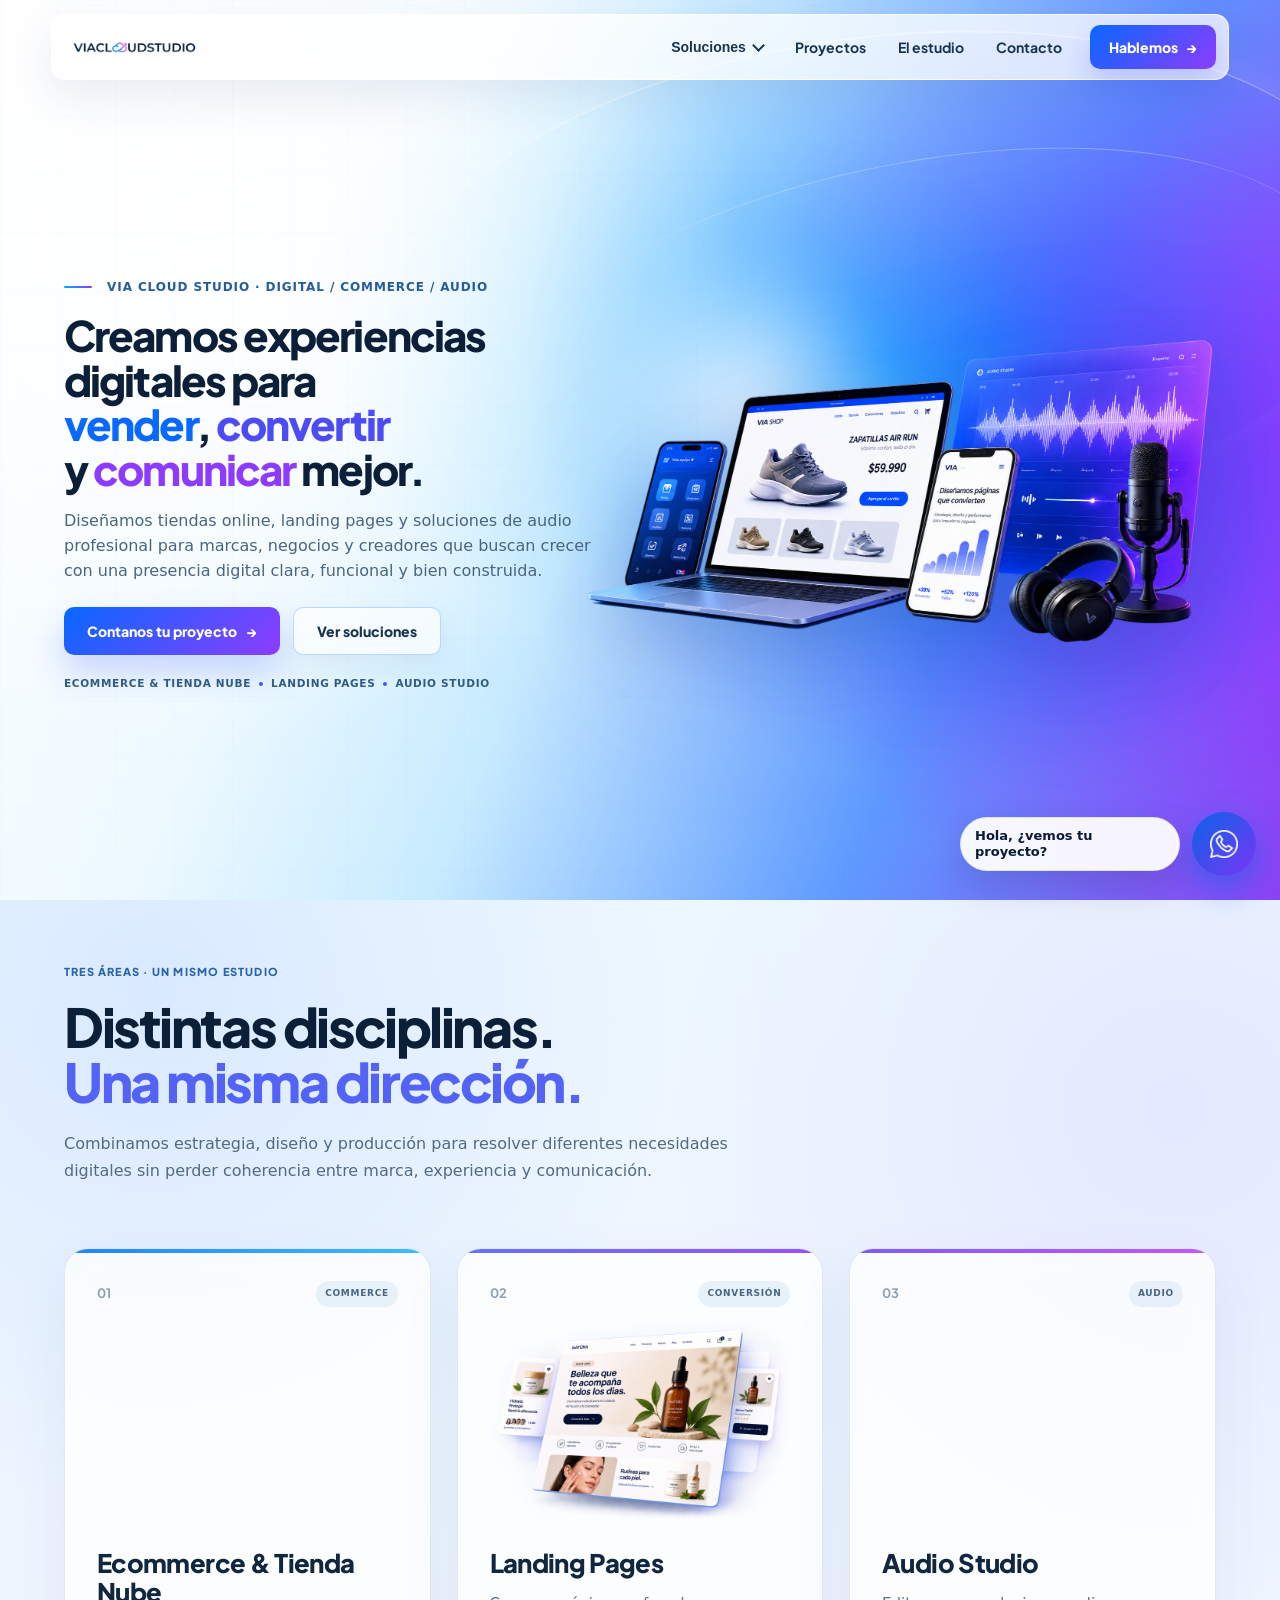
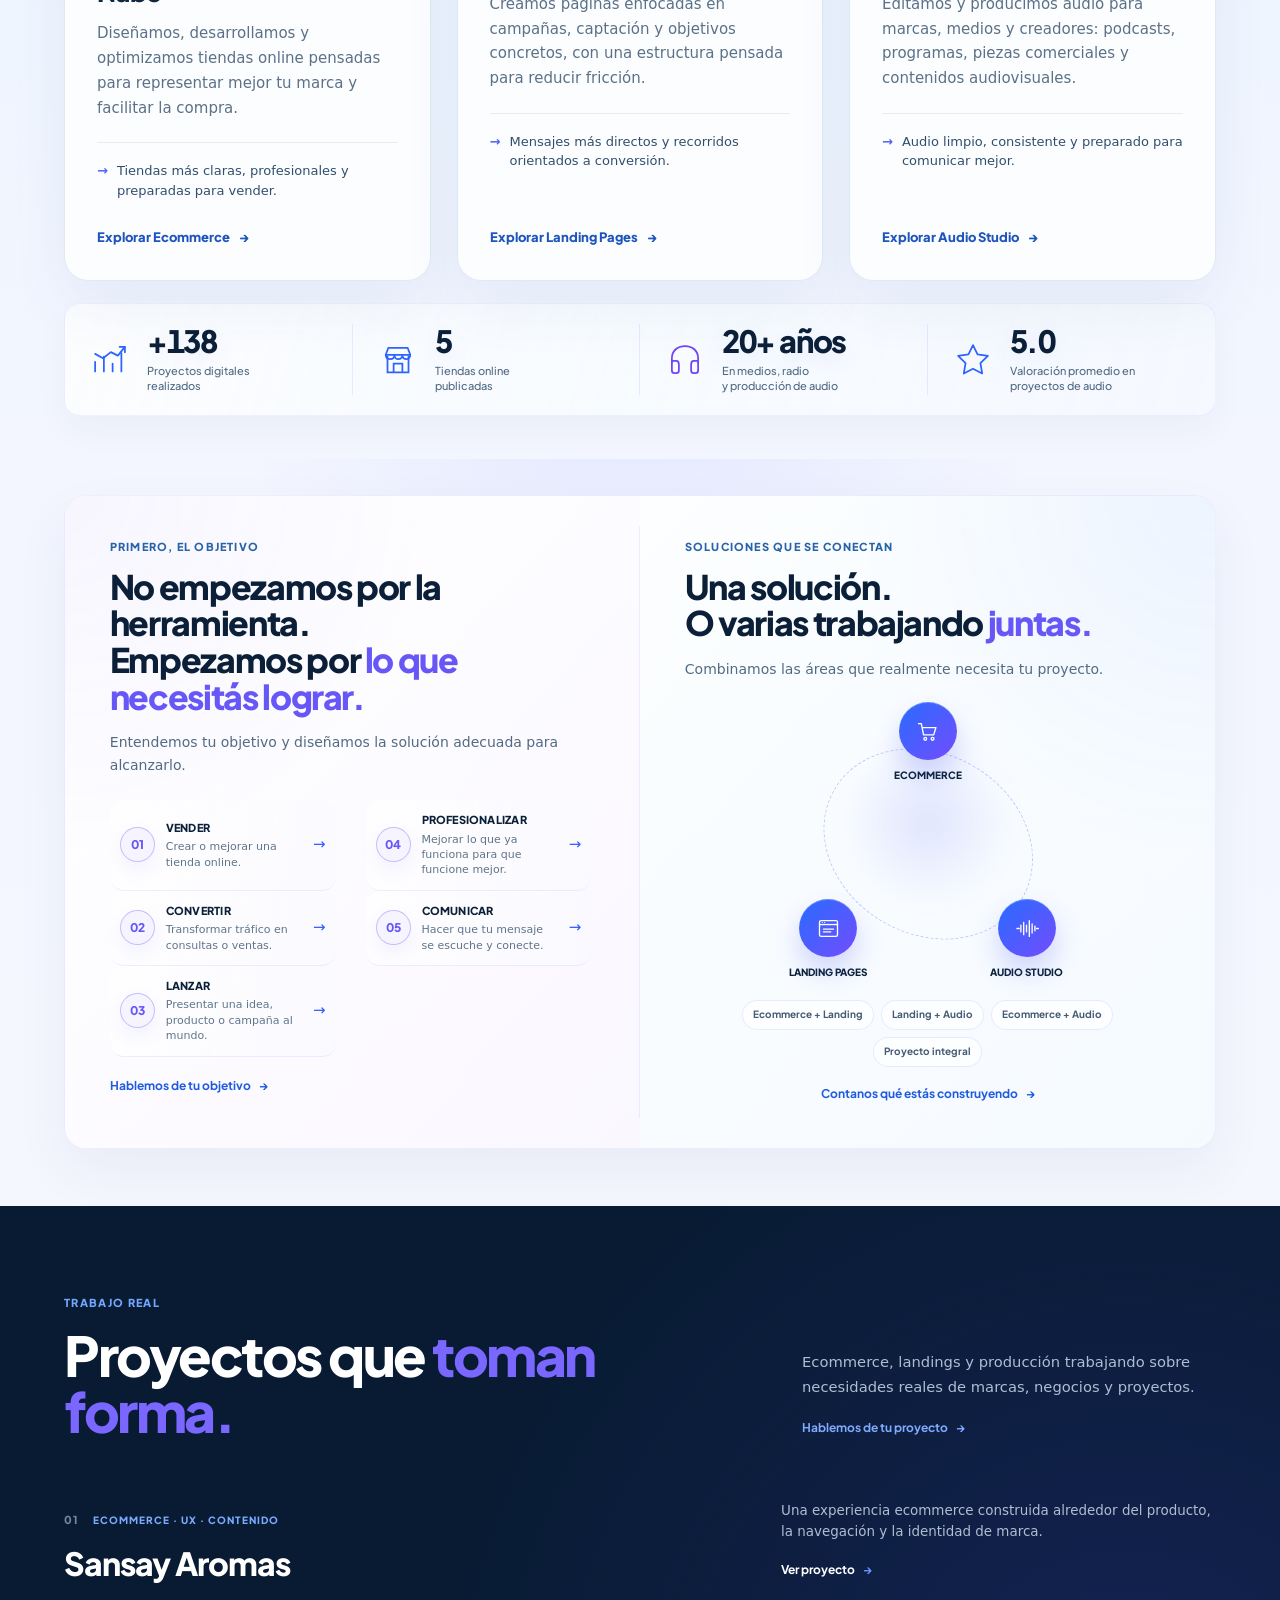
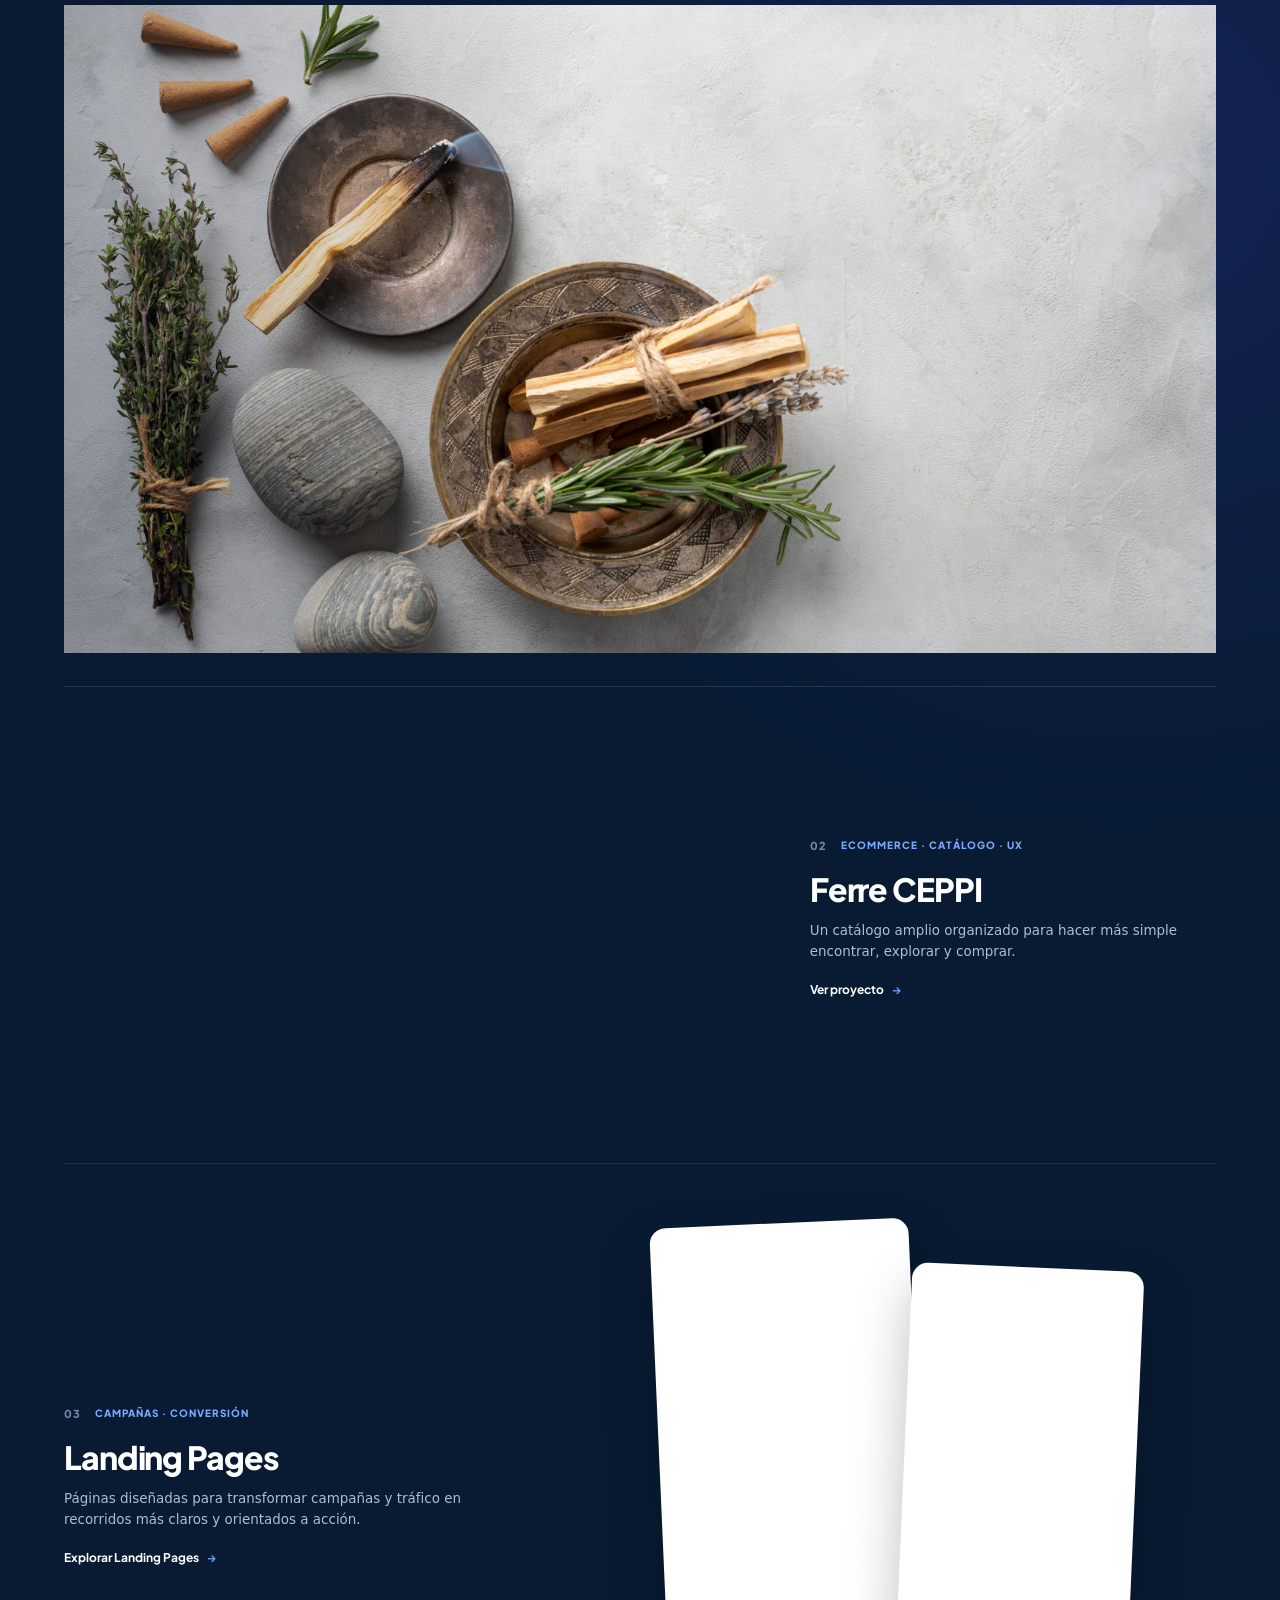
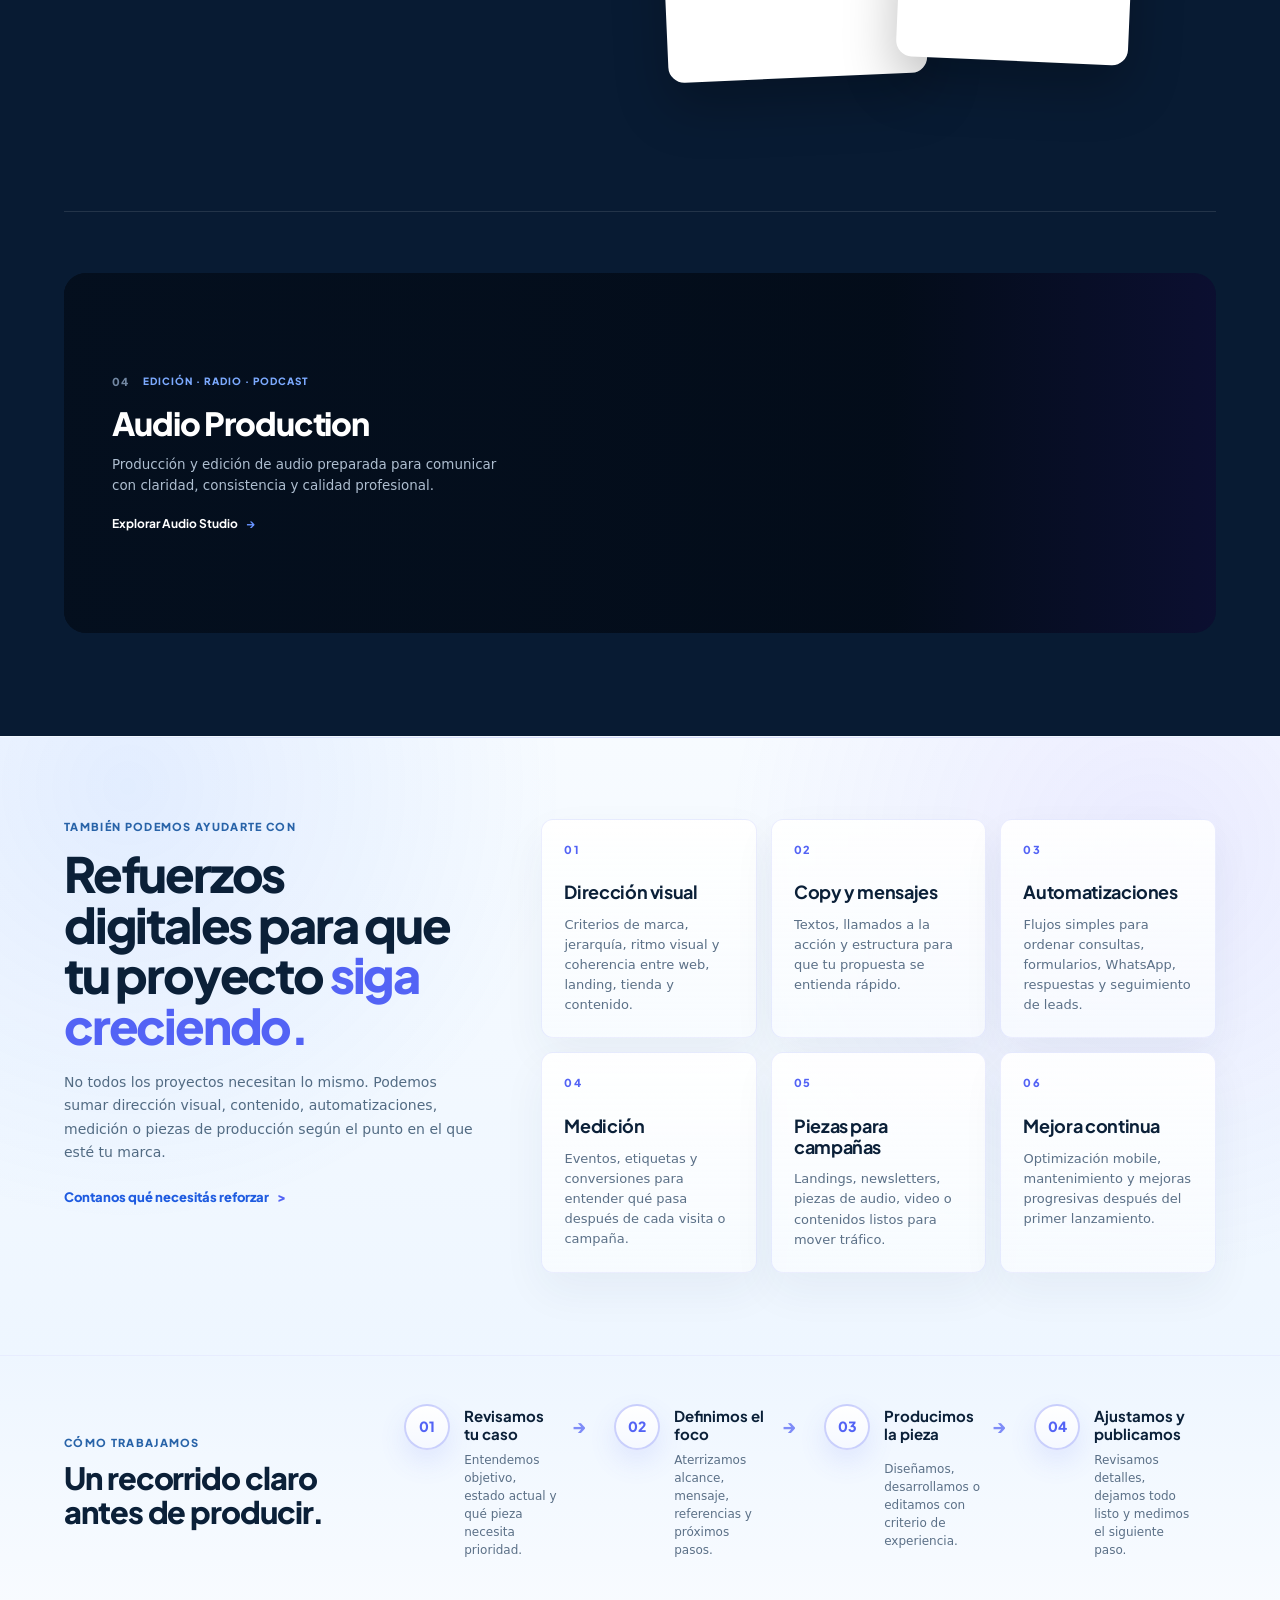
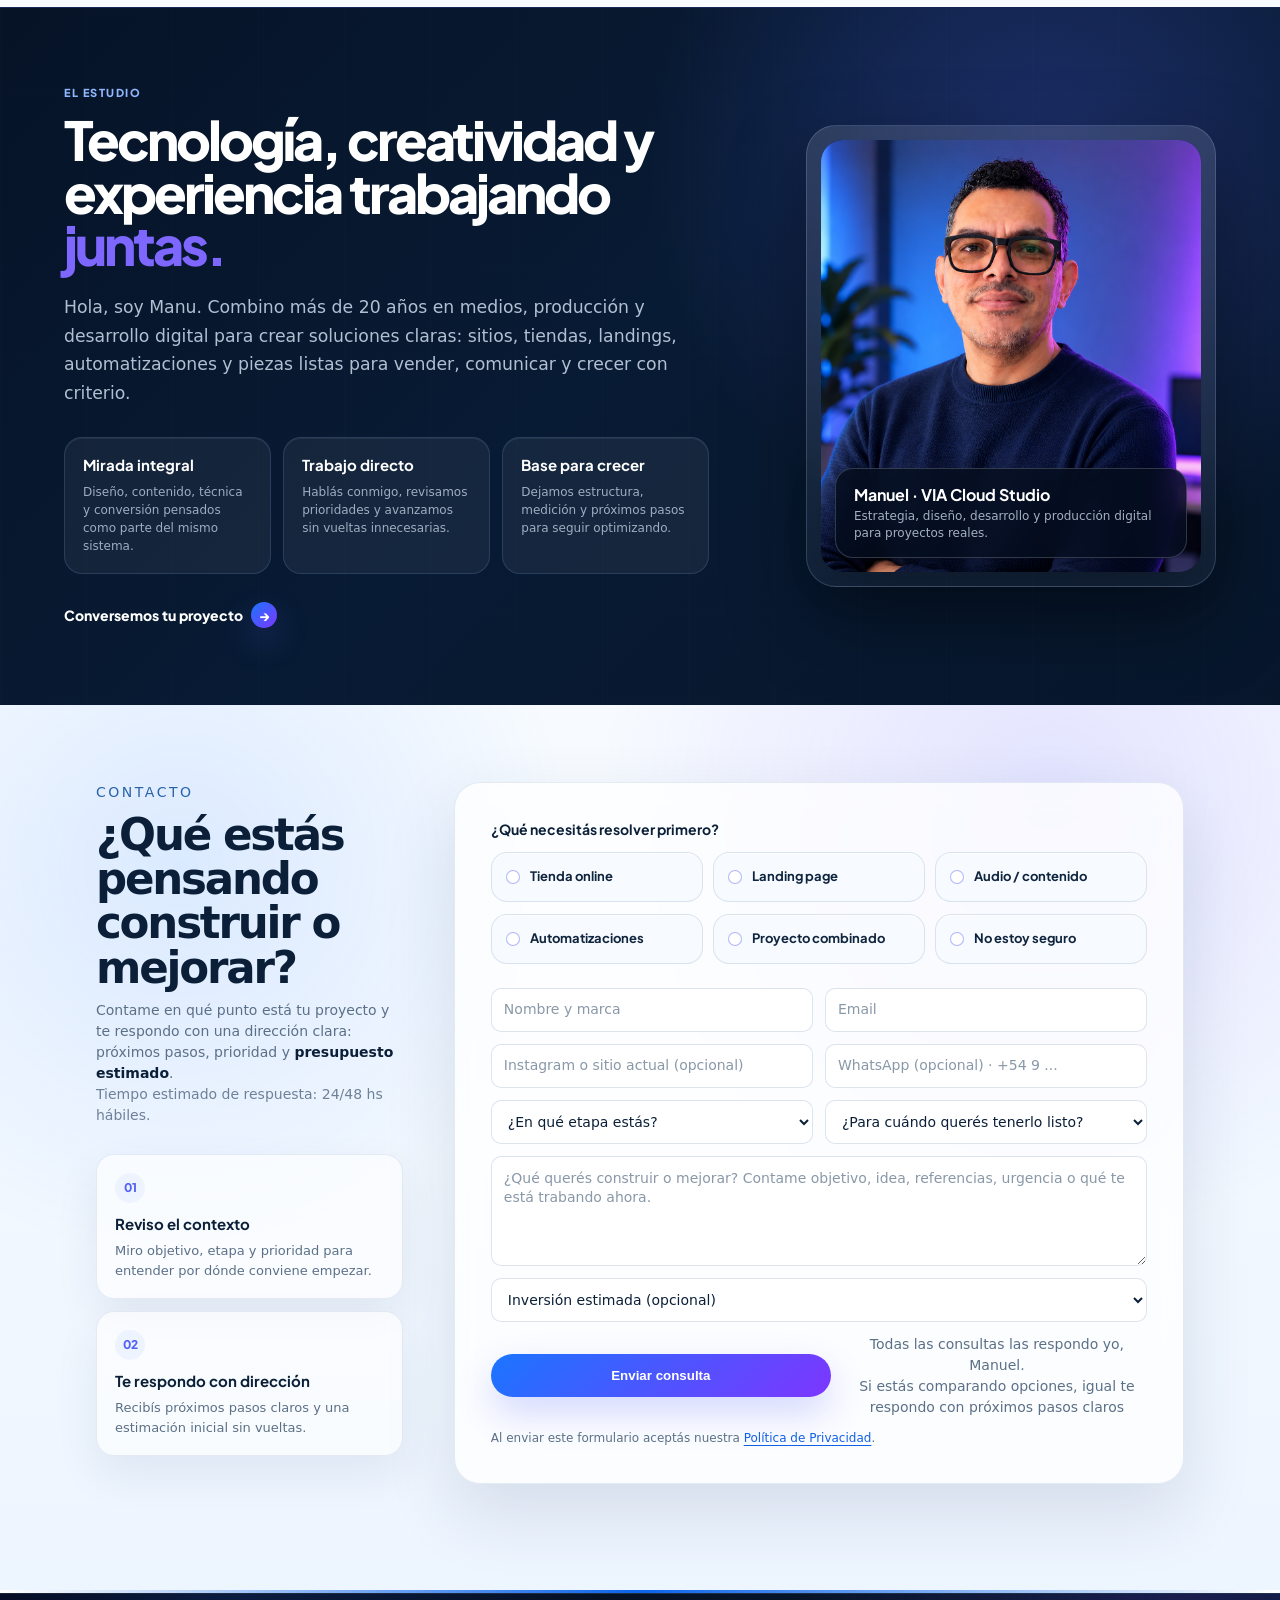
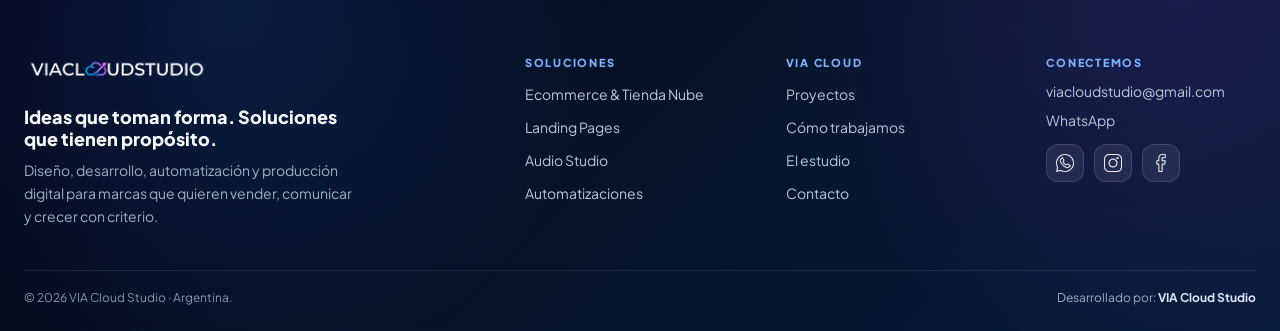
==== index.html @ 3b8855df "Tune mobile floating buttons" ====
<!DOCTYPE html>
<html lang="es">
<head>
 <link rel="icon" href="/favicon.icon.png" sizes="any">
<link rel="apple-touch-icon" href="/favicon.icon.png">

<meta charset="UTF-8" />
<title>Vía Cloud Studio · Diseño y optimización Tienda Nube</title>
<meta name="viewport" content="width=device-width, initial-scale=1, viewport-fit=cover" />
<meta name="description" content="Diseñamos y optimizamos tiendas Tienda Nube a medida para tu marca. Home, categorías, PDP y landings listas para convertir visitas en ventas." />

<link rel="canonical" href="https://www.viacloudstudio.com/" />
<meta name="robots" content="index, follow" />

<meta property="og:url" content="https://www.viacloudstudio.com/" />
<meta property="og:type" content="website" />
<meta property="og:title" content="Vía Cloud Studio · Diseño y optimización Tienda Nube" />
<meta property="og:description" content="Diseñamos y optimizamos tiendas Tienda Nube a medida para tu marca. Home, categorías, PDP y landings listas para convertir visitas en ventas." />
<meta property="og:image" content="https://www.viacloudstudio.com/hero-mobile-mcmdigital.png" />

<meta name="twitter:card" content="summary_large_image" />
<meta name="twitter:title" content="Vía Cloud Studio · Diseño y optimización Tienda Nube" />
<meta name="twitter:description" content="Diseñamos y optimizamos tiendas Tienda Nube a medida para tu marca. Home, categorías, PDP y landings listas para convertir visitas en ventas." />
<meta name="twitter:image" content="https://www.viacloudstudio.com/hero-mobile-mcmdigital.png" />
<link rel="preload" as="image" href="/hero-mobile-mcmdigital.png" fetchpriority="high" />

<meta name="facebook-domain-verification" content="u8j1ch87vy74yb23zjmipdanqiswpn" />

<link rel="preconnect" href="https://fonts.googleapis.com">
<link rel="preconnect" href="https://fonts.gstatic.com" crossorigin>
<link href="https://fonts.googleapis.com/css2?family=Plus+Jakarta+Sans:wght@400;500;600;700;800&display=swap" rel="stylesheet">
<style>
    :root{
      --azul:#0056ff;
      --azul-oscuro:#030712;
      --gris:#f5f5f5;
      --texto:#111827;
      --radio:18px;
    }
    *{box-sizing:border-box;margin:0;padding:0;}
    body{
     font-family:system-ui,-apple-system,Segoe UI,Roboto,Helvetica,Arial,sans-serif;
      color:var(--texto);
      background:#ffffff;
      line-height:1.5;
    }
 html{
    scroll-behavior:smooth;
  }
    a{text-decoration:none;color:inherit;}
    img{max-width:100%;display:block;}

    /* CONTAINER */
    .wrapper{
      max-width:1120px;
      margin:0 auto;
      padding:0 16px 64px;
    }

  /* HEADER con degradado azul → violeta */
.site-header{
  background:
    radial-gradient(circle at top left, rgba(118,169,250,0.40) 0, transparent 45%),
    linear-gradient(135deg,#020617 0%, #0033c7 20%, #5b21ff 55%);
  color:#fff;
  padding:24px 0 40px;
  position:relative;
  overflow:hidden;
  min-height:100vh; /* el azul ocupa toda la pantalla del home */
}

/* Textura / foto de fondo con la imagen nueva */
.site-header::after{
  content:"";
  position:absolute;
  inset:-40%;
  background:
    linear-gradient(180deg,rgba(3,7,18,0.80),rgba(3,7,18,0.60)),
    url("bg-viacloudstudio-dev.jpg") center/cover no-repeat;
  opacity:0.45;              /* podés bajar/subir este valor para más o menos foto */
  mix-blend-mode:soft-light; /* integra la imagen con el degradado */
  pointer-events:none;
}

    .header-inner{
      position:relative;
      z-index:1;
      max-width:1320px;
      margin:0 auto;
      padding:0 56px;
    }
    .logo-row{
      display:flex;
      align-items:center;
      justify-content:space-between;
      margin-bottom:32px;
      gap:12px;
    }
    .logo{
      font-weight:700;
      letter-spacing:.08em;
      text-transform:uppercase;
      font-size:14px;
    }
    .nav{
  display:flex;
  gap:20px;
  font-size:14px;
  opacity:.9;
}

/* Links de navegación con subrayado animado */
.nav a{
  position:relative;
  cursor:pointer;
  padding-bottom:4px;
}

/* Línea oculta por defecto */
.nav a::after{
  content:"";
  position:absolute;
  left:0;
  bottom:0;
  width:0;
  height:2px;
  background:#ffffff;
  transition:width .22s ease;
}

/* Al pasar el mouse aparece la línea */
.nav a:hover::after{
  width:100%;
}


/* =========================
   DESKTOP / BASE (DEFAULT)
========================= */

/* ====== DESKTOP BLINDAJE (>=768): NAV + HERO como el modelo original ====== */
@media (min-width: 768px){

  /* Ocultar overlay mobile en desktop */
  .hero-mobile-overlay{ display:none !important; }

  /* Menú: desktop normal (no dropdown) */
  .menu-toggle{ display:none !important; }

  .nav{
    position: static !important;
    opacity: 1 !important;
    pointer-events: auto !important;
    transform: none !important;
    background: transparent !important;
    box-shadow: none !important;
    border-radius: 0 !important;
    padding: 0 !important;

    display:flex !important;
    flex-direction: row !important;
    gap: 20px !important;
    color: #fff !important;
  }
  .nav a{ color:#fff !important; }

  /* HERO layout (grid) */
  .hero{
    display:grid !important;
    grid-template-columns: minmax(0, 1.3fr) minmax(0, 1.5fr) !important;
    column-gap: 64px !important;
    align-items: center !important;
    padding: 72px 0 56px !important;
    gap: 0 !important;
  }

  /* Limitar ancho de texto */
  .hero > div:first-child{
    max-width: 560px;
  }

  .hero-kicker{
    display:block !important;
    font-size: 13px;
    text-transform: uppercase;
    letter-spacing: .16em;
    opacity: .8;
    margin-bottom: 8px;
  }

  .hero h1{
    display:block !important;
    font-size: clamp(36px, 3.4vw, 56px);
    line-height: 1.05;
    margin-bottom: 16px;
  }

  .hero p{
    font-size: 15px;
    max-width: 540px;
    opacity: .9;
    margin-bottom: 24px;
  }

  /* Botón + link en línea */
  .hero-actions{
    display:flex;
    flex-wrap:wrap;
    gap:12px;
    align-items:center;
  }

  /* Visual derecha */
  .hero-visual{
    display:flex;
    flex-direction:column;
    align-items:center;
    justify-content:center;
  }

  .hero-phone{
    max-width: 660px;
    margin-top: -70px;
  }

  /* IMPORTANTE: que nada de mobile transforme la imagen en desktop */
  .hero-phone img,
  .hero-img{
    width: 100% !important;
    height: auto !important;
    max-width: 100% !important;
    transform: none !important;
    transform-origin: center center !important;
    filter: drop-shadow(0 18px 45px rgba(15,23,42,.7));
  }

  .hero-badge{
    margin-top: 16px !important;
    font-size: 13px !important;
    padding: 6px 14px !important;
    border-radius: 999px !important;
    background: rgba(15,23,42,.85) !important;
    border: 1px solid rgba(148,163,184,.5) !important;
    color: #e5e7eb !important;
    align-self: center !important;
    white-space: nowrap;
  }
}

/* =========================
   MOBILE ÚNICO (HERO + NAV) – LIMPIO + PERILLAS
========================= */
@media (max-width: 767.98px){

  /* ===== Perillas simples (tocá SOLO esto) ===== */
  :root{
    /* Imagen */
    --m-phone-pull: 0px;     /* 0 = contenido debajo. Negativo (-60px) = solapa */
    --m-img-s: 1.85;         /* zoom leve (1.03 a 1.15) */
    --m-img-x: 64px;        /* izquierda (-) / derecha (+) */
    --m-img-y:  -98px;         /* arriba (-) / abajo (+) */

    /* Overlay (título arriba de la imagen) */
    --m-overlay-y: 15%;      /* 0% / 6% / 12% */
    --m-title-size: 38px;    /* “Diseñamos…” */

    /* Pill */
    --m-badge-mt: 182px;
    --m-badge-mb: 18px;

    /* Contenido */
    --m-content-mt: 5px;    /* separación desde pill → párrafo/botones */
  }

  /* ===== Hamburguesa ===== */
  .menu-toggle{
    display:inline-flex !important;
    align-items:center;
    justify-content:center;
    position:relative;
    z-index:9001;
    pointer-events:auto;
    touch-action:manipulation;
    -webkit-tap-highlight-color:transparent;
  }

  /* ===== Menú desplegable ===== */
  .logo-row{ position:relative; }
  .nav{
    position:absolute;
    top:calc(100% + 10px);
    left:16px;
    right:16px;
    z-index:9000;

    background:#ffffff;
    color:#111827;
    border-radius:14px;
    padding:10px 14px;

    display:flex;
    flex-direction:column;
    gap:10px;

    opacity:0;
    pointer-events:none;
    transform:translateY(-6px);
    transition:opacity .22s ease, transform .22s ease;
    box-shadow:0 18px 40px rgba(15,23,42,.35);
  }
  .nav a{ color:#111827; }
  .nav.nav-open{
    opacity:1;
    pointer-events:auto;
    transform:translateY(0);
  }

  /* ===== HERO base ===== */
  .hero{
    display:flex;
    flex-direction:column;
    align-items:stretch;
    padding-top:0;
    padding-bottom:16px;
    background:none !important;
    position:relative;
  }

  .hero-visual{
    order:1;
    width:100%;
    display:flex;               /* 👈 centra pill */
    flex-direction:column;
    align-items:center;
  }

  /* Ocultamos H1 normal (usamos overlay) */
  .hero-kicker,
  .hero-content h1{ display:none !important; }

  /* ===== Imagen (reencuadre estable) ===== */
  .hero-phone{
    position:relative;
    width:100%;
    overflow:visible;            /* 👈 para que el reencuadre no rompa bordes */
    margin-bottom: var(--m-phone-pull);
    z-index:0;
    border-radius:0;         /* opcional (podés borrar si no querés recorte suave) */
  }

  .hero-phone img,
  .hero-img{
    width:100%;
    height:auto;
    display:block;
    filter:none;

    transform: translate(var(--m-img-x), var(--m-img-y)) scale(var(--m-img-s));
    transform-origin:center top;
  }

  /* ===== Overlay (kicker + título) ===== */
  .hero-mobile-overlay{
    display:flex !important;
    position:absolute;
    inset:0;
    padding:0 24px;

    flex-direction:column;
    justify-content:center;
    align-items:center;
    text-align:center;

    pointer-events:none;
    transform:translateY(var(--m-overlay-y));
  }

  .hero-mobile-kicker{
    margin:0 0 12px;
    font-size:11px;
    letter-spacing:.18em;
    text-transform:uppercase;
    color:#fdfcff;
    text-shadow:0 2px 4px rgba(0,0,0,.85), 0 0 14px rgba(0,0,0,.65);
    -webkit-text-stroke:.35px rgba(0,0,0,.35);
  }

  .hero-mobile-title{
    margin:0;
    font-size: var(--m-title-size);
    line-height:1.12;
    max-width:22rem;
    color:#fdfcff;
    text-shadow:0 2px 4px rgba(0,0,0,.85), 0 0 14px rgba(0,0,0,.65);
    -webkit-text-stroke:.35px rgba(0,0,0,.35);
  }

  /* ===== Pill ===== */
  .hero-badge{
    align-self:center;
    margin: var(--m-badge-mt) auto var(--m-badge-mb);
    width:fit-content;

    display:inline-flex;
    align-items:center;
    justify-content:center;

    padding:8px 22px;
    border-radius:999px;
    background:rgba(15,23,42,.85);
    border:1px solid rgba(148,163,184,.5);
    color:#e5e7eb;
    font-size:12px;
    white-space:nowrap;
    max-width:calc(100vw - 32px);
  }

  /* ===== Contenido (párrafo + CTA) ===== */
  .hero-content{
    order:2;
    padding:0 20px;
    margin-top: var(--m-content-mt);
    position:relative;
    z-index:1;
  }

 /* Aire SOLO entre el 1er párrafo y los botones */
.hero-content{
  display: flex;
  flex-direction: column;
  gap: 14px; /* 👈 acá separás todo hacia abajo */
}


  .hero-actions{
    display:flex;
    flex-wrap:wrap;
    gap:12px;
    align-items:center;
    margin: 0 0 12px;
  }

  /* CTA pill como desktop */
  .hero-actions .btn-primary,
  .hero-actions .btn-primary--hero{
    background:#fff;
    color:#111827;
    border-radius:999px;
    padding:10px 22px;
    font-size:13px;
    font-weight:600;
    border:0;
    box-shadow:0 10px 30px rgba(0,0,0,.25);
    transition:transform .18s ease, box-shadow .18s ease, background-color .18s ease;
  }
  .hero-actions .btn-primary:hover,
  .hero-actions .btn-primary--hero:hover{
    transform:translateY(-2px);
    background:#f3f4ff;
    box-shadow:0 14px 36px rgba(15,23,42,.35);
  }

  .hero-actions .btn-primary,
.hero-actions .btn-primary--hero{
  display: inline-flex;
  align-items: center;
  justify-content: center;  /* 👈 centra el texto */
  text-align: center;       /* 👈 por si fuera <a> */
  width: 100%;              /* 👈 si querés pill full-width */
  /* si NO lo querés full-width, sacá width:100% y listo */
}

  .hero-actions .btn-secondary{
    font-size:13px;
    font-weight:600;
    opacity:.95;
  }

  .hero-tagline,
  .hero-content > p:last-of-type{
    font-size:13px;
    opacity:.9;
    margin:0;
  }
}




    
    /* MARCAS */
    .section{
      padding:56px 0;
    }
    .section-title{
      font-size:14px;
      text-transform:uppercase;
      letter-spacing:.18em;
      color:#6b7280;
      margin-bottom:16px;
    }
    .section h2{
      font-size:24px;
      margin-bottom:8px;
    }
    .section p{
      max-width:540px;
      font-size:14px;
      color:#4b5563;
    }
    .brand-grid{
      display:grid;
      grid-template-columns:repeat(auto-fit,minmax(90px,1fr));
      gap:20px;
      margin-top:32px;
      font-size:13px;
      color:#4b5563;
    }
    .brand-grid span{
      border:1px solid #e5e7eb;
      border-radius:999px;
      padding:8px 10px;
      text-align:center;
      background:#fff;
    }
    
/* Píldoras de tipos de clientes (¿Con quién trabajamos?) */
.brand-grid span.client-pill{
  display:flex;
  align-items:center;
  justify-content:center;
  padding:18px 32px;              /* más grandes, que respiren */
  border-radius:999px;
  border:1px solid transparent;
  background:
    linear-gradient(#ffffff,#ffffff) padding-box,
    linear-gradient(135deg,#2563eb,#7c3aed) border-box;  /* borde azul→violeta */
  box-shadow:0 18px 45px rgba(15,23,42,.06);
  font-size:14px;
  color:#4b5563;
  max-width:440px;
  margin:0 auto;
}

/* Un toque más compactas en mobile */
@media (max-width:768px){
  .brand-grid span.client-pill{
    padding:14px 22px;
    font-size:13px;
  }
}

    /* ===== MOBILE: pills una debajo de la otra ===== */
@media (max-width: 768px) {
  .brand-grid {
    display: flex;              /* forzamos flex en mobile */
    flex-direction: column;     /* columna: una bajo la otra */
    align-items: stretch;       /* que ocupen todo el ancho */
    gap: 16px;                  /* espacio entre cada pill */
  }

  /* Cada pill ocupa toda la fila */
  .brand-grid > span,
  .brand-grid .client-pill {
    display: block;
    width: 100%;
    max-width: 380px;           /* opcional, para que no se vayan muy anchas */
    margin: 0 auto;
  }
}

/* Un toque más compactas en mobile */
@media (max-width:768px){
  .client-pill{
    padding:14px 22px;
    font-size:13px;
  }
}

    /* SERVICIOS */
    .section-dark{
      background:#111827;
      color:#e5e7eb;
      padding:56px 0;
    }
    .services{
      display:grid;
      grid-template-columns:repeat(auto-fit,minmax(220px,1fr));
      gap:32px;
      margin-top:24px;
    }
    .service-card h3{
      font-size:18px;
      margin-bottom:8px;
    }
    .service-card p{
      font-size:14px;
      color:#d1d5db;
      margin-bottom:10px;
    }
    .pill{
      display:inline-flex;
      align-items:center;
      gap:6px;
      padding:4px 10px;
      border-radius:999px;
      background:rgba(31,41,55,.9);
      font-size:11px;
    }

   /* =========================
   PORTFOLIO — Sansay destacada + 3 (UNIFICADO)
   (Reemplazar TODO el CSS viejo de Portfolio por este)
========================= */

/* ===== GRID (layout) ===== */
.grid-portfolio{
  margin-top:32px;
  display:grid;
  column-gap:28px;
  row-gap:30px;
  grid-template-columns: repeat(12, minmax(0, 1fr));
}

/* destacada a lo ancho (soporta ambas clases) */
.grid-portfolio .portfolio-link.portfolio-featured,
.grid-portfolio .portfolio-link--featured{
  grid-column: 1 / -1;
  width: 100%;
  justify-self: stretch;
}

/* 3 normales: 4 columnas cada una */
.grid-portfolio .portfolio-link:not(.portfolio-featured):not(.portfolio-link--featured){
  grid-column: span 4;
  width: 100%;
  justify-self: stretch;
}

/* tablet: 2 por fila */
@media (max-width: 992px){
  .grid-portfolio .portfolio-link:not(.portfolio-featured):not(.portfolio-link--featured){
    grid-column: span 6;
  }
}

/* mobile: 1 por fila + 100% ancho sí o sí */
@media (max-width: 800px){
  .grid-portfolio{
    grid-template-columns: 1fr;
    gap:22px;
  }

  .grid-portfolio .portfolio-link{
    grid-column: 1 / -1 !important;
    width: 100% !important;
    max-width: none !important;
    justify-self: stretch !important;
  }
}

/* ===== CARD / LINK ===== */
.portfolio-link{
  display:block;
  text-decoration:none;
  color:inherit;
  border-radius:24px;
  overflow:visible;
  width:100%;
  border:0;
  padding:0;
  background:transparent;
  font:inherit;
  text-align:left;
  cursor:pointer;
  transition:transform .28s ease, filter .28s ease;
}

/* contenedor imagen + overlay */
.portfolio-thumb{
  position:relative;
  height:280px;
  background:#050816;
  border-radius:24px;
  overflow:hidden;
  width:100%;
  box-shadow:0 18px 42px rgba(15,23,42,.18);
  isolation:isolate;
}

.portfolio-thumb::after{
  content:"";
  position:absolute;
  inset:0;
  z-index:1;
  border:1px solid rgba(255,255,255,.20);
  border-radius:inherit;
  pointer-events:none;
}

/* destacada un toque más alta */
.grid-portfolio .portfolio-link.portfolio-featured .portfolio-thumb,
.grid-portfolio .portfolio-link--featured .portfolio-thumb{
  height:340px;
}
@media (max-width: 800px){
  .portfolio-thumb{
    height:280px;
  }

  .grid-portfolio .portfolio-link.portfolio-featured .portfolio-thumb,
  .grid-portfolio .portfolio-link--featured .portfolio-thumb{
    height:280px;
  }
}

.portfolio-thumb img{
  width:100%;
  height:100%;
  display:block;
  object-fit:cover;
  transform:scale(1.04);
  transition:transform 500ms ease-out, filter 500ms ease-out;
}

/* badge arriba (minimal + animado) */
.portfolio-pill{
  position:absolute;
  top:16px;
  left:16px;
  z-index:3;
  padding:7px 13px;
  border-radius:999px;
  font-size:0.75rem;
  font-weight:700;
  letter-spacing:0.05em;
  text-transform:uppercase;
  background:rgba(15,23,42,.72);
  border:1px solid rgba(255,255,255,.22);
  color:#f5f7ff;
  backdrop-filter:blur(10px);
  box-shadow:0 10px 24px rgba(2,6,23,.18);
}

/* En desktop: mostrar pill al hover/focus */
@media (hover:hover) and (pointer:fine){
  .portfolio-link:hover{
    transform:translateY(-5px);
    filter:saturate(1.04);
  }

  .portfolio-link:hover .portfolio-thumb img{
    transform:scale(1.09);
    filter:contrast(1.04);
  }
}

/* overlay inferior con nombre + subtítulo */
.portfolio-overlay{
  position:absolute;
  left:0;
  right:0;
  bottom:0;
  z-index:2;
  min-height:58%;
  display:flex;
  flex-direction:column;
  justify-content:flex-end;
  align-items:flex-start;
  padding:24px 28px 28px;
  background:linear-gradient(
    to top,
    rgba(2,6,23,0.88),
    rgba(2,6,23,0.36),
    transparent
  );
  color:#f5f7ff;
}

.portfolio-overlay h3{
  margin:0 0 6px;
  font-size:clamp(1.05rem, 1.5vw, 1.32rem);
  line-height:1.05;
  text-shadow:0 2px 18px rgba(0,0,0,.35);
}

.portfolio-overlay p{
  margin:0;
  max-width:620px;
  font-size:.92rem;
  line-height:1.45;
  color:rgba(235,241,255,0.9);
  text-shadow:0 2px 16px rgba(0,0,0,.35);
}

.portfolio-action{
  display:inline-flex;
  align-items:center;
  justify-content:center;
  gap:8px;
  margin-top:14px;
  min-height:34px;
  padding:7px 12px;
  border-radius:999px;
  border:1px solid rgba(255,255,255,.22);
  background:rgba(255,255,255,.12);
  backdrop-filter:blur(10px);
  font-size:0.8rem;
  font-weight:700;
  letter-spacing:.02em;
  color:#fff;
  box-shadow:0 10px 24px rgba(2,6,23,.20);
}

.portfolio-action::after{
  content:"";
  width:6px;
  height:6px;
  border-top:2px solid currentColor;
  border-right:2px solid currentColor;
  transform:rotate(45deg);
}

@media (max-width:800px){
  .portfolio-overlay{
    min-height:66%;
    padding:22px 20px;
  }

  .portfolio-overlay p{
    font-size:.88rem;
  }

  .portfolio-action{
    min-height:32px;
  }
}

.portfolio-link:focus-visible{
  outline:3px solid rgba(37,99,235,.75);
  outline-offset:4px;
}

.portfolio-modal{
  position:fixed;
  inset:0;
  z-index:100000;
  display:grid;
  place-items:center;
  padding:24px;
  background:rgba(3,7,18,.72);
  backdrop-filter:blur(10px);
}

.portfolio-modal[hidden]{
  display:none;
}

.portfolio-modal__panel{
  width:min(920px, 100%);
  max-height:min(86vh, 760px);
  display:grid;
  grid-template-columns:minmax(0,.92fr) minmax(0,1.08fr);
  overflow:hidden;
  border-radius:24px;
  background:#0b1020;
  color:#f8fafc;
  border:1px solid rgba(255,255,255,.16);
  box-shadow:0 34px 90px rgba(0,0,0,.55);
}

.portfolio-modal__media{
  min-height:420px;
  background:#020617;
}

.portfolio-modal__media img{
  width:100%;
  height:100%;
  object-fit:cover;
  display:block;
}

.portfolio-modal__content{
  position:relative;
  overflow:auto;
  padding:34px;
}

.portfolio-modal__close{
  position:absolute;
  top:18px;
  right:18px;
  width:38px;
  height:38px;
  border-radius:999px;
  border:1px solid rgba(255,255,255,.16);
  background:rgba(255,255,255,.08);
  color:#fff;
  font-size:24px;
  line-height:1;
  cursor:pointer;
}

.portfolio-modal__tag{
  display:inline-flex;
  margin-bottom:12px;
  padding:6px 12px;
  border-radius:999px;
  background:rgba(37,99,235,.20);
  border:1px solid rgba(129,140,248,.55);
  color:#c7d2fe;
  font-size:12px;
  font-weight:700;
  letter-spacing:.08em;
  text-transform:uppercase;
}

.portfolio-modal__content h3{
  margin:0 42px 10px 0;
  font-size:clamp(26px,3vw,38px);
  line-height:1.05;
}

.portfolio-modal__summary{
  margin:0 0 22px;
  color:rgba(226,232,240,.86);
  font-size:15px;
  line-height:1.65;
}

.portfolio-modal__grid{
  display:grid;
  gap:14px;
  margin:22px 0;
}

.portfolio-modal__block{
  padding:16px;
  border-radius:16px;
  background:rgba(255,255,255,.055);
  border:1px solid rgba(255,255,255,.10);
}

.portfolio-modal__label{
  display:block;
  margin-bottom:8px;
  color:#93c5fd;
  font-size:12px;
  font-weight:800;
  letter-spacing:.10em;
  text-transform:uppercase;
}

.portfolio-modal__block p,
.portfolio-modal__block ul{
  margin:0;
  color:rgba(226,232,240,.88);
  font-size:14px;
  line-height:1.6;
}

.portfolio-modal__block ul{
  padding-left:18px;
}

.portfolio-modal__actions{
  display:flex;
  flex-wrap:wrap;
  gap:12px;
  margin-top:24px;
}

.portfolio-modal__link,
.portfolio-modal__secondary{
  display:inline-flex;
  align-items:center;
  justify-content:center;
  min-height:42px;
  padding:10px 16px;
  border-radius:999px;
  font-size:14px;
  font-weight:700;
}

.portfolio-modal__link{
  background:#fff;
  color:#0f172a;
}

.portfolio-modal__secondary{
  border:1px solid rgba(255,255,255,.16);
  color:#f8fafc;
  background:rgba(255,255,255,.06);
}

body.portfolio-modal-open{
  overflow:hidden;
}

@media (max-width:800px){
  .portfolio-modal{
    padding:12px;
  }

  .portfolio-modal__panel{
    grid-template-columns:1fr;
    max-height:90vh;
  }

  .portfolio-modal__media{
    min-height:210px;
    max-height:260px;
  }

  .portfolio-modal__content{
    padding:24px 20px;
  }

  .portfolio-modal__content h3{
    margin-right:44px;
  }
}

/* Variante para piezas verticales (landing + newsletter) */
.portfolio-thumb--tall{
  height:360px;
  display:flex;
  align-items:center;
  justify-content:center;
  background:#050816;
}
.portfolio-thumb--tall img{
  width:auto;
  height:100%;
  object-fit:contain;
}
@media (max-width: 800px){
  .portfolio-thumb--tall{ height:320px; }
}

 
/* ===== BLOQUE LANDING + NEWSLETTER (tipo Zurbrand) ===== */

.works-split {
  margin-top: 40px;
  display: grid;
  grid-template-columns: minmax(0, 1.1fr) minmax(0, 1fr);
  gap: 32px;
  align-items: center;
}

/* Wrapper de mockups (desktop) */
.works-shots {
  display: flex;
  justify-content: center;
  gap: 28px;
}

/* Cada tarjeta con la imagen */
.works-shot {
  border: none;
  background: transparent;
  padding: 0;
  cursor: pointer;
  position: relative;
  border-radius: 26px;
  overflow: hidden;
  box-shadow: 0 24px 45px rgba(15, 23, 42, 0.45);
  transition: transform 0.25s ease, box-shadow 0.25s ease, opacity 0.25s ease;
}

/* Imagen adentro del botón */
.works-shot img {
  display: block;
  width: 290px;      /* vuelve a ser grande en desktop */
  max-width: 100%;
  height: auto;
}


/* Estado por defecto: la no activa un poco más atrás */
.works-shot:not(.is-active) {
  opacity: 0.7;
  filter: blur(0.4px);
  transform: translateY(6px) scale(0.94);
}

/* Hover desktop: levanta un poco */
@media (hover: hover) and (pointer: fine) {
  .works-shot:hover {
    transform: translateY(-6px) scale(1.03);
    box-shadow: 0 22px 50px rgba(15, 23, 42, 0.7);
    filter: none;
    opacity: 1;
  }
}

/* La activa: bien nítida y adelante */
.works-shot.is-active {
  opacity: 1;
  filter: none;
  transform: translateY(0) scale(1);
  box-shadow: 0 26px 60px rgba(0,0,0,0.65);
}

/* Columna de texto */
.works-copy {
  color: #0f172a;
}

.works-tag {
  font-size: 0.78rem;
  letter-spacing: 0.15em;
  text-transform: uppercase;
  color: #6b7280;
  margin: 0 0 8px;
}

.works-copy h3 {
  margin: 0 0 10px;
  font-size: 1.35rem;
}

.works-copy p {
  margin: 0 0 10px;
  color: #4b5563;
}

.works-points {
  margin: 0 0 16px;
  padding-left: 18px;
  color: #4b5563;
  font-size: 0.95rem;
}

.works-points li + li {
  margin-top: 4px;
}

.works-link {
  display: inline-flex;
  align-items: center;
  gap: 6px;
  padding: 8px 16px;
  border-radius: 999px;
  border: 1px solid #111827;
  font-size: 0.9rem;
  text-decoration: none;
  color: #111827;
}

.works-link::after {
  content: "↗";
  font-size: 0.85rem;
}


/* ===== WORKS (MOBILE): carrusel horizontal + copy arriba (SOLID) ===== */
@media (max-width: 900px){

  :root{
    --works-card-w: 92vw;
    --works-gap: 14px;
    --works-radius: 26px;
  }

  .works-split{
    grid-template-columns: 1fr;
    gap: 18px;
    align-items: start;
  }
  .works-copy{ order: 1; }
  .works-shots{ order: 2; }

  #trabajos,
  #trabajos .wrapper,
  #trabajos .works-split{
    overflow: visible !important;
  }

  /* Carrusel */
  #trabajos .works-shots{
    position: relative; /* ancla de flechas */

    display: flex;
    justify-content: flex-start;
    gap: var(--works-gap);

    overflow-x: auto !important;
    overflow-y: visible !important;
    -webkit-overflow-scrolling: touch;

    scroll-snap-type: x mandatory;

    padding-left: max(16px, calc((100vw - var(--works-card-w)) / 2)) !important;
    padding-right: max(16px, calc((100vw - var(--works-card-w)) / 2)) !important;

    padding-top: 26px !important;
    padding-bottom: 60px !important;

    overscroll-behavior-x: contain;
    touch-action: pan-x pan-y !important;
    margin: 0 !important;

    /* vars para centrar flechas SOLO sobre el área útil (sin padding) */
    --worksTop: 26px;
    --worksBottom: 60px;
    --worksArrowShift: 0px; /* + baja / - sube */
  }

  #trabajos .works-shots::-webkit-scrollbar{ display:none; }

  #trabajos .works-shot{
    flex: 0 0 var(--works-card-w);
    scroll-snap-align: center;

    border: 0 !important;
    padding: 0 !important;
    background: transparent !important;
    box-shadow: none !important;
    outline: none !important;
    overflow: visible !important;

    -webkit-tap-highlight-color: transparent;
    touch-action: pan-x pan-y !important;
  }

  #trabajos .works-float{
    display: block;
    border-radius: var(--works-radius);
    box-shadow: none !important;
    transition: transform .18s ease;
    transform-origin: center;
  }

  #trabajos .works-clip{
    display: block;
    border-radius: var(--works-radius);
    overflow: hidden;
    background: inherit;
    -webkit-mask-image: -webkit-radial-gradient(white, black);
    backface-visibility: hidden;
    transform: translateZ(0);

    aspect-ratio: 8 / 14;
    max-height: 78vh;
  }

  #trabajos .works-clip > img{
    width: 100% !important;
    height: 100% !important;
    display: block !important;
    object-fit: contain !important;

    background: transparent !important;
    transform: translateZ(0);

    clip-path: inset(0 round var(--works-radius));
    -webkit-clip-path: inset(0 round var(--works-radius));
  }

  #trabajos .works-shot.is-active .works-float{
    transform: scale(1.06);
    position: relative;
    z-index: 2;
  }

  #trabajos .works-shot:not(.is-active){
    opacity: .92;
  }

  /* ============ ARROWS (MOBILE) ============ */
  /* wrapper fijo (no scrollea) */
  #trabajos .works-stage{
    position: relative;

    /* match con tu padding-top/bottom real del carrusel */
    --worksTop: 26px;
    --worksBottom: 60px;
    --worksArrowShift: 0px; /* + baja / - sube */
  }

  /* el carrusel sigue scrolleando */
  #trabajos .works-stage .works-shots{
    position: relative; /* opcional */
  }

  /* overlay fijo siempre visible */
  #trabajos .works-stage .works-arrows{
    position: absolute;
    left: 0;
    right: 0;
    z-index: 6;

    top: calc(
      var(--worksTop) + (100% - var(--worksTop) - var(--worksBottom)) / 2 + var(--worksArrowShift)
    );
    transform: translateY(-50%);

    display: flex;
    justify-content: flex-start;
    padding: 0 12px;
    pointer-events: none;
  }

  #trabajos .works-stage .works-arrow{
    pointer-events: auto;
    width: 60px;
    height: 60px;
    border-radius: 999px;
    display: inline-flex;
    align-items: center;
    justify-content: center;

    background: #fff;
    color: #111827;
    border: 1px solid rgba(17,24,39,.14);
    box-shadow: 0 12px 26px rgba(15,23,42,.22);

    font-size: 26px;
    line-height: 1;
    padding-bottom: 2px; /* centra flechita */
  }

  #trabajos .works-stage .works-arrow--prev{ margin-right: auto; transform: translateX(-26px); }
  #trabajos .works-stage .works-arrow--next{ margin-left:  auto; transform: translateX( 26px); }

  #trabajos .works-stage .works-arrow[hidden]{ display:none !important; }
}

/* === WORKS ARROWS: DESKTOP OFF (blindado) === */
@media (min-width: 901px){
  #trabajos .works-stage .works-arrows{
    display: none !important;
  }
}

/* Showcase interactivo: landings, newsletters y automatizaciones */
#trabajos .works-showcase-head{
  margin:68px 0 24px;
  display:grid;
  grid-template-columns:minmax(0, .9fr) minmax(280px, .65fr);
  gap:28px;
  align-items:center;
}

#trabajos .works-showcase-kicker{
  margin:0 0 10px;
  color:#2563eb;
  font-size:.78rem;
  font-weight:800;
  letter-spacing:.14em;
  text-transform:uppercase;
}

#trabajos .works-showcase-head h3{
  margin:0;
  max-width:720px;
  color:#0f172a;
  font-size:clamp(28px, 3vw, 42px);
  line-height:1.05;
  letter-spacing:0;
}

#trabajos .works-showcase-head > p{
  margin:0;
  color:#475569;
  line-height:1.65;
}

#trabajos .works-showcase{
  position:relative;
  margin-top:0;
  padding:34px;
  grid-template-columns:minmax(0,1.12fr) minmax(430px,.88fr);
  gap:30px;
  border-radius:32px;
  background:
    radial-gradient(circle at 20% 16%, rgba(37,99,235,.14), transparent 34%),
    radial-gradient(circle at 78% 24%, rgba(124,58,237,.13), transparent 30%),
    rgba(255,255,255,.66);
  border:1px solid rgba(37,99,235,.13);
  box-shadow:0 26px 70px rgba(15,23,42,.09);
  backdrop-filter:blur(14px);
}

#trabajos .works-stage{
  position:relative;
  min-width:0;
}

#trabajos .works-showcase .works-shots{
  align-items:center;
  justify-content:center;
  gap:14px;
  min-height:430px;
  isolation:isolate;
}

#trabajos .works-showcase .works-shot{
  overflow:visible;
  border-radius:28px;
  opacity:.66;
  filter:saturate(.82);
  transform:translateY(18px) scale(.9) rotate(-1.5deg);
  z-index:1;
}

#trabajos .works-showcase .works-shot:nth-child(2){
  transform:translateY(8px) scale(.94) rotate(.7deg);
}

#trabajos .works-showcase .works-shot:nth-child(3){
  transform:translateY(18px) scale(.9) rotate(1.5deg);
}

#trabajos .works-showcase .works-shot.is-active{
  opacity:1;
  filter:none;
  transform:translateY(-2px) scale(1.08) rotate(0deg);
  z-index:3;
}

#trabajos .works-showcase .works-float,
#trabajos .works-showcase .works-clip{
  display:block;
  border-radius:28px;
}

#trabajos .works-showcase .works-clip{
  position:relative;
  overflow:hidden;
  background:#f8fafc;
  box-shadow:0 28px 70px rgba(15,23,42,.22);
}

#trabajos .works-showcase .works-shot img{
  width:clamp(190px, 14.4vw, 250px);
  border-radius:28px;
  box-shadow:none;
}

#trabajos .works-showcase .works-shot::after{
  content:attr(data-label);
  position:absolute;
  left:50%;
  top:14px;
  z-index:4;
  max-width:calc(100% - 28px);
  padding:8px 12px;
  border-radius:999px;
  background:rgba(15,23,42,.74);
  color:#fff;
  font-size:11px;
  font-weight:800;
  letter-spacing:.04em;
  text-transform:uppercase;
  box-shadow:0 10px 24px rgba(15,23,42,.18);
  transform:translateX(-50%);
  white-space:nowrap;
  overflow:hidden;
  text-overflow:ellipsis;
  pointer-events:none;
}

#trabajos .works-copy{
  position:relative;
  align-self:center;
  padding:30px;
  border-radius:28px;
  background:rgba(255,255,255,.82);
  border:1px solid rgba(37,99,235,.14);
  box-shadow:0 22px 54px rgba(15,23,42,.08);
}

#trabajos .works-copy-top{
  display:flex;
  align-items:center;
  justify-content:space-between;
  gap:16px;
  margin-bottom:12px;
}

#trabajos .works-copy-top .works-tag{
  margin:0;
}

#trabajos #works-count{
  flex:0 0 auto;
  padding:6px 10px;
  border-radius:999px;
  background:#eef4ff;
  color:#2563eb;
  font-size:12px;
  font-weight:800;
}

#trabajos .works-copy h3{
  margin:0 0 12px;
  font-size:clamp(24px, 2.5vw, 34px);
  line-height:1.1;
  letter-spacing:0;
}

#trabajos .works-copy > p{
  font-size:1rem;
  line-height:1.65;
}

#trabajos .works-points{
  margin:18px 0 20px;
  padding:0;
  list-style:none;
  display:grid;
  gap:10px;
}

#trabajos .works-points li{
  position:relative;
  padding-left:30px;
  line-height:1.5;
}

#trabajos .works-points li::before{
  content:"";
  position:absolute;
  left:0;
  top:.35em;
  width:18px;
  height:18px;
  border-radius:999px;
  background:#dbeafe;
  box-shadow:inset 0 0 0 5px #eff6ff;
}

#trabajos .works-link{
  min-height:44px;
  padding:10px 18px;
  border-color:rgba(37,99,235,.32);
  background:#2563eb;
  color:#fff;
  font-weight:800;
  box-shadow:0 16px 34px rgba(37,99,235,.22);
}

#trabajos .works-link::after{
  content:">";
  width:16px;
  height:16px;
  border-radius:999px;
  background:rgba(255,255,255,.28);
  display:inline-flex;
  align-items:center;
  justify-content:center;
  font-size:11px;
  line-height:1;
}

#trabajos .works-dots{
  display:flex;
  justify-content:center;
  gap:8px;
  margin-top:16px;
}

#trabajos .works-dot{
  width:9px;
  height:9px;
  padding:0;
  border:0;
  border-radius:999px;
  background:rgba(37,99,235,.22);
  cursor:pointer;
  transition:width .18s ease, background-color .18s ease;
}

#trabajos .works-dot.is-active{
  width:28px;
  background:#2563eb;
}

@media (max-width:900px){
  #trabajos .works-showcase-head{
    grid-template-columns:1fr;
    margin-top:54px;
    gap:14px;
  }

  #trabajos .works-showcase{
    grid-template-columns:1fr;
    padding:20px;
    border-radius:26px;
    gap:22px;
  }

  #trabajos .works-showcase .works-copy{
    min-width:0;
    width:100%;
    padding:22px;
    border-radius:24px;
  }

  #trabajos .works-showcase .works-shots{
    min-height:0;
    justify-content:flex-start;
  }

  #trabajos .works-showcase .works-shot,
  #trabajos .works-showcase .works-shot:nth-child(2),
  #trabajos .works-showcase .works-shot:nth-child(3){
    transform:none;
    opacity:.78;
    filter:saturate(.86);
  }

  #trabajos .works-showcase .works-shot.is-active{
    transform:none;
    opacity:1;
    filter:none;
  }

  #trabajos .works-showcase .works-shot img{
    width:100% !important;
  }

  #trabajos .works-showcase .works-copy-top{
    align-items:flex-start;
  }
}

@media (max-width:560px){
  #trabajos .works-showcase-head h3{
    font-size:28px;
  }

  #trabajos .works-showcase{
    padding:16px;
    margin-left:-2px;
    margin-right:-2px;
  }

  #trabajos .works-showcase .works-copy{
    padding:20px 18px;
  }

  #trabajos .works-link{
    width:100%;
    justify-content:center;
  }
}

    
    /* PARTNERS */
    .partner-row{
      display:flex;
      flex-wrap:wrap;
      gap:16px;
      margin-top:20px;
    }
    .partner-pill{
      border-radius:999px;
      border:1px solid #e5e7eb;
      padding:8px 14px;
      font-size:13px;
      background:#fff;
      display:inline-flex;
      align-items:center;
      gap:8px;
    }

    /* TIENDANUBE PARTNER: bloque de transicion post hero */
    .partner-tn-section{
      position:relative;
      overflow:hidden;
      padding:34px 0 92px;
      background:
        linear-gradient(180deg, rgba(239,246,255,.90) 0%, rgba(248,251,255,.98) 62%, rgba(232,241,255,.74) 100%);
      color:#0f172a;
    }

    .partner-tn-section::before{
      content:"";
      position:absolute;
      inset:0;
      background:
        linear-gradient(90deg, rgba(37,99,235,.08), rgba(124,58,237,.06), transparent 62%);
      pointer-events:none;
    }

    .partner-tn-section::after{
      content:"";
      position:absolute;
      left:0;
      right:0;
      bottom:0;
      height:1px;
      background:linear-gradient(90deg, transparent, rgba(37,99,235,.22), transparent);
      pointer-events:none;
    }

    .partner-tn-section .wrapper{
      position:relative;
      z-index:2;
      padding-bottom:0;
    }

    .audience-section{
      position:relative;
      margin-top:-58px;
      padding-top:0;
      background:#fff;
      border-radius:36px 36px 0 0;
      box-shadow:0 -22px 58px rgba(37,99,235,.10);
      z-index:3;
      overflow:hidden;
    }

    .audience-section::before{
      content:"";
      position:absolute;
      top:26px;
      left:50%;
      width:78px;
      height:4px;
      transform:translateX(-50%);
      border-radius:999px;
      background:linear-gradient(90deg, rgba(37,99,235,.24), rgba(124,58,237,.22));
    }

    .audience-section .wrapper{
      padding-top:72px;
      border-top:0;
    }

    .partner-tn-layout{
      display:grid;
      grid-template-columns:minmax(0,1.08fr) minmax(280px,.72fr);
      gap:34px;
      align-items:center;
      padding-top:18px;
      border-top:1px solid rgba(37,99,235,.12);
    }

    .partner-tn-eyebrow{
      display:inline-flex;
      align-items:center;
      gap:9px;
      margin-bottom:14px;
      padding:7px 12px;
      border-radius:999px;
      background:rgba(37,99,235,.08);
      border:1px solid rgba(37,99,235,.14);
      color:#1d4ed8;
      font-size:12px;
      font-weight:800;
      letter-spacing:.08em;
      text-transform:uppercase;
    }

    .partner-tn-dot{
      width:8px;
      height:8px;
      border-radius:999px;
      background:#2563eb;
      box-shadow:0 0 0 5px rgba(37,99,235,.14);
      flex:0 0 auto;
    }

    .partner-tn-copy h2{
      margin:0;
      max-width:760px;
      font-size:clamp(30px,4vw,52px);
      line-height:1.02;
      letter-spacing:0;
      color:#0f172a;
    }

    .partner-tn-copy h2 span{
      color:#2563eb;
      white-space:nowrap;
    }

    .partner-tn-copy p{
      margin:16px 0 0;
      max-width:680px;
      color:#475569;
      font-size:16px;
      line-height:1.7;
    }

    .partner-tn-actions{
      display:flex;
      flex-wrap:wrap;
      gap:12px;
      margin-top:22px;
    }

    .partner-tn-primary,
    .partner-tn-secondary{
      display:inline-flex;
      align-items:center;
      justify-content:center;
      min-height:46px;
      padding:12px 18px;
      border-radius:999px;
      font-size:14px;
      font-weight:800;
      transition:transform .2s ease, box-shadow .2s ease, background .2s ease;
    }

    .partner-tn-primary{
      background:#2563eb;
      color:#fff;
      box-shadow:0 14px 28px rgba(37,99,235,.22);
    }

    .partner-tn-secondary{
      color:#1e293b;
      background:rgba(255,255,255,.74);
      border:1px solid rgba(37,99,235,.16);
    }

    .partner-tn-primary:hover,
    .partner-tn-secondary:hover{
      transform:translateY(-2px);
    }

    .partner-tn-benefits{
      display:grid;
      gap:10px;
      margin-top:20px;
      max-width:760px;
    }

    .partner-tn-benefit{
      display:flex;
      gap:10px;
      align-items:flex-start;
      color:#475569;
      font-size:14px;
      line-height:1.45;
    }

    .partner-tn-check{
      width:20px;
      height:20px;
      border-radius:999px;
      display:inline-flex;
      align-items:center;
      justify-content:center;
      flex:0 0 auto;
      background:#e0ecff;
      color:#1d4ed8;
      font-size:13px;
      font-weight:900;
    }

    .partner-tn-offer{
      padding:22px;
      border-radius:22px;
      background:rgba(255,255,255,.78);
      border:1px solid rgba(37,99,235,.14);
      box-shadow:0 18px 44px rgba(15,23,42,.10);
    }

    .partner-tn-offer-kicker{
      color:#64748b;
      font-size:12px;
      font-weight:800;
      letter-spacing:.08em;
      text-transform:uppercase;
    }

    .partner-tn-offer-value{
      margin-top:6px;
      font-size:clamp(44px,6vw,76px);
      line-height:.95;
      font-weight:900;
      color:#2563eb;
    }

    .partner-tn-offer-text{
      margin-top:12px;
      color:#334155;
      font-size:15px;
      line-height:1.55;
    }

    .partner-tn-note{
      margin-top:16px;
      padding-top:14px;
      border-top:1px solid rgba(15,23,42,.08);
      color:#64748b;
      font-size:13px;
      line-height:1.5;
    }

    @media (max-width:900px){
      .partner-tn-section{
        padding:26px 0 78px;
      }

      .partner-tn-layout{
        grid-template-columns:1fr;
        gap:24px;
      }

      .partner-tn-offer{
        max-width:520px;
      }
    }

    @media (max-width:640px){
      .partner-tn-section::after{
        height:1px;
      }

      .audience-section{
        margin-top:-42px;
        border-radius:26px 26px 0 0;
      }

      .audience-section .wrapper{
        padding-top:58px;
      }

      .partner-tn-actions{
        flex-direction:column;
      }

      .partner-tn-primary,
      .partner-tn-secondary{
        width:100%;
      }

      .partner-tn-benefits{
        gap:12px;
      }

      .partner-tn-offer{
        padding-right:72px;
      }
    }

    /* CONTACTO */
    .contact-section{
      background:#020617;
      color:#e5e7eb;
      padding:56px 0 40px;
    }
    .contact-grid{
  display:grid;
  grid-template-columns:minmax(0,0.9fr) minmax(0,1.1fr); /* texto izq., formulario der. más amplio */
  gap:40px;
  align-items:flex-start;
  margin-top:24px;
}
    .contact-grid p{
      font-size:14px;
      color:#d1d5db;
    }
    form{
      background:#020617;
      border-radius:var(--radio);
      border:1px solid #1f2937;
      padding:20px;
      display:grid;
      gap:12px;
    }
    label{
      font-size:13px;
      margin-bottom:2px;
    }
    input[type="text"],
    input[type="email"],
    input[type="tel"],
    input[type="url"],
    input[type="search"],
    input[type="number"],
    textarea{
      width:100%;
      border-radius:10px;
      border:1px solid #374151;
      background:#020617;
      padding:8px 10px;
      font-size:14px;
      color:#e5e7eb;
    }
    textarea{min-height:90px;resize:vertical;}
       .form-status{
      margin-top:8px;
      font-size:13px;
      color:#e5e7eb;
    }
    .form-status--ok{
      color:#4ade80;
    }
    .form-status--error{
      color:#f97373;
    }

    /* ==== REVEAL ON SCROLL ==== */
    .reveal {
  opacity: 0;
  transform: translateY(32px) scale(0.98);  /* más abajo y un poquito más chico */
  transition:
    opacity 0.7s ease-out,
    transform 0.7s ease-out;
}

/* Cuando el observer agrega la clase */
.reveal-visible {
  opacity: 1;
  transform: translateY(0) scale(1);
}

   
    /* ===== FONDO SECCIÓN NUESTROS TRABAJOS ===== */
section#trabajos {
  position: relative;
  background:
    radial-gradient(circle at top left,
      rgba(11, 99, 232, 0.25),
      transparent 60%),
    radial-gradient(circle at bottom right,
      rgba(168, 85, 247, 0.20),
      transparent 60%),
    #eef2ff; /* base clarita violeta/azul */
  padding-top: 64px;
  padding-bottom: 72px;
}

/* Por las dudas, que el wrapper NO pise el fondo */
section#trabajos .wrapper {
  background: transparent !important;
}

    /* ===== STACK CON EL QUE TRABAJAMOS ===== */

.stack-pills {
  margin-top: 24px;
  display: flex;
  flex-wrap: wrap;
  gap: 12px;
  justify-content: flex-start;
}

.stack-pill {
  padding: 8px 18px;
  border-radius: 999px;
  font-size: 0.9rem;
  border: 1.5px solid rgba(129, 140, 248, 0.65); /* violeta azulado */
  background:
    radial-gradient(circle at top left,
      rgba(129, 140, 248, 0.18),
      rgba(219, 234, 254, 0.15));
  color: #111827;
  box-shadow: 0 10px 24px rgba(15, 23, 42, 0.12);
  white-space: nowrap;
  transition:
    background 220ms ease-out,
    transform 200ms ease-out,
    box-shadow 220ms ease-out,
    border-color 200ms ease-out;
}

/* Pills destacadas: Marketing Nube + Chat Nube */
.stack-pill--highlight {
  border-color: rgba(236, 72, 153, 0.75); /* rosa/violeta */
  background:
    radial-gradient(circle at top left,
      rgba(236, 72, 153, 0.20),
      rgba(129, 140, 248, 0.10));
}

/* Hover desktop */
@media (hover: hover) and (pointer: fine) {
  .stack-pill:hover {
    transform: translateY(-2px);
    box-shadow: 0 14px 32px rgba(15, 23, 42, 0.18);
    border-color: rgba(59, 130, 246, 0.9);
    background:
      radial-gradient(circle at top left,
        rgba(59, 130, 246, 0.25),
        rgba(226, 232, 255, 0.25));
  }

  .stack-pill--highlight:hover {
    border-color: rgba(236, 72, 153, 0.95);
    background:
      radial-gradient(circle at top left,
        rgba(236, 72, 153, 0.30),
        rgba(129, 140, 248, 0.20));
  }
}

/* Responsive: que se acomoden en varias filas y no se corten feo */
@media (max-width: 768px) {
  .stack-pills {
    justify-content: flex-start;
  }
  .stack-pill {
    white-space: normal;
  }
}

    /* ===== Ajuste vertical para la sección STACK ===== */
#stack {
  margin-top: 10px;     /* probá entre 32px y 56px hasta que lo veas equilibrado */
  padding-top: 50px;     
}
   
    
    /* ===== QUIÉN ESTÁ DETRÁS / ABOUT ===== */
.section-about .about-grid {
  display: grid;
  grid-template-columns: minmax(0, 1.4fr) minmax(0, 1fr);
  gap: 40px;
  align-items: center;
}

.about-list {
  margin: 18px 0 0;
  padding-left: 1.1rem;
  list-style: disc;
  color: #4b5563;
  font-size: 0.98rem;      /* igual que el párrafo principal de la sección */
  line-height: 1.6;        /* para que respiren mejor */
}

.about-list li {
  margin-bottom: 6px;
  opacity: 0.96;       /* antes seguro estaba en 0.4 / 0.5 */
}

/* Tarjeta lateral con tus datos */
.about-card {
  border-radius: 18px;
  padding: 18px 18px 20px;
  background: radial-gradient(circle at top left, #0b63e8 0, #020617 55%);
  border: 1px solid rgba(148, 163, 184, 0.55);
  box-shadow: 0 20px 50px rgba(15, 23, 42, 0.8);
  display: flex;
  align-items: center;
  gap: 14px;
}

.about-card-avatar {
  width: 64px;              /* o 56px si la querés un poco más chica */
  height: 64px;
  border-radius: 999px;
  overflow: hidden;
  border: 2px solid rgba(148, 163, 184, 0.55);
  box-shadow: 0 10px 30px rgba(15, 23, 42, 0.55);
  background: #020617;
  flex-shrink: 0;
}

/* ahora la “inicial” es la foto */
.about-avatar-initials {
  width: 100%;
  height: 100%;
  display: block;
  border-radius: 999px;
  object-fit: cover;   /* mantiene bien tu cara sin deformar */
}


.about-meta {
  display: flex;
  flex-direction: column;
  gap: 4px;
}

.about-name {
  font-size: 15px;
  font-weight: 600;
  color: #f9fafb;
}

.about-role {
  font-size: 12px;
  color: #cbd5f5;
}

.about-note {
  margin: 4px 0 0;
  font-size: 12px;
  color: #e5e7eb;
}

/* Mobile: se apila todo */
@media (max-width: 767.98px) {
  .section-about .about-grid {
    grid-template-columns: minmax(0, 1fr);
    gap: 24px;
  }

  .about-card {
    padding: 16px 16px 18px;
  }
}
    
/* ABOUT – alineación y desplazamiento en desktop */
@media (min-width: 900px) {

  /* Asegura que ambas columnas arranquen arriba */
  .section-about .about-grid {
    align-items: flex-start;
  }

  /* Baja visualmente la tarjeta un poquito */
  .about-card {
    margin-top: 0;                 /* anulamos el margen que no hacía efecto */
    transform: translateY(40px);   /* probá entre 10px y 20px según lo veas */
  }
}

.section-about {
  margin-top: 40px;
  padding-top: 32px;
  border-top: 1px solid rgba(148, 163, 184, 0.35); /* gris muy suave */
}

/* El contacto termina justo antes del footer, sin “hueco blanco” */
#contacto {
  margin-bottom: 0;
  padding-bottom: 72px;
  background: #020617; /* mismo fondo oscuro del resto */
}

    /* notita debajo del título de contacto */
.contact-small-note {
  margin: 8px 0 0;
  font-size: 12px;
  color: #9ca3af;
}

.contact-small-note a{
color: inherit;
text-decoration: underline;
text-underline-offset: 3px;
}

.contact-small-note a:hover{
  opacity: .9;
}

/* ===== Línea divisora antes del footer ===== */
.footer-full-divider {
  width: 100%;
  height: 3px;
  background: linear-gradient(
    to right,
    rgba(14, 165, 233, 0),
    #0b63e8,
    rgba(14, 165, 233, 0)
  );
  margin: 0; /* sin espacios extra arriba o abajo */
}

/* ===== FOOTER HOME ===== */
.footer{
  margin:0 !important;
  padding:clamp(38px,5vw,62px) 0 24px !important;
  color:#dbe7f5;
  background:
    radial-gradient(circle at 18% 4%, rgba(45,120,255,.16), transparent 34%),
    radial-gradient(circle at 92% 0%, rgba(141,60,255,.14), transparent 32%),
    linear-gradient(135deg,#020617 0%,#06162c 58%,#071b39 100%);
  border-top:1px solid rgba(148,163,184,.16);
}

.footer .footer-inner{
  width:min(1240px, calc(100% - 48px));
  max-width:none;
  margin:0 auto;
  padding:0;
}

.footer-main{
  display:grid;
  grid-template-columns:minmax(240px,1.18fr) repeat(3,minmax(140px,.55fr));
  gap:clamp(24px,4vw,56px);
  align-items:start;
}

.footer-brand{
  max-width:330px;
}

.footer-brand-link{
  display:inline-flex;
  align-items:center;
  padding:0;
  border-radius:0;
}

.footer-brand-link img{
  display:block;
  width:186px;
  height:auto;
}

.footer-tagline{
  margin:18px 0 0;
  color:#f8fbff;
  font-size:18px;
  line-height:1.22;
  font-weight:800;
  letter-spacing:0;
}

.footer-copy{
  margin:9px 0 0;
  color:#9fb0c5;
  font-size:14px;
  line-height:1.65;
}

.footer-column{
  min-width:0;
}

.footer-heading{
  margin:0 0 13px;
  color:#7fb3ff;
  font-size:11px;
  line-height:1.2;
  font-weight:850;
  letter-spacing:.16em;
  text-transform:uppercase;
}

.footer-list{
  list-style:none;
  margin:0;
  padding:0;
  display:grid;
  gap:9px;
}

.footer a{
  color:#dbe7f5;
  text-decoration:none;
  transition:color .18s ease, opacity .18s ease, transform .18s ease;
}

.footer a:hover{
  color:#ffffff;
}

.footer-list a,
.footer-contact a{
  display:inline-flex;
  align-items:center;
  color:#b9c8db;
  font-size:14px;
  line-height:1.35;
}

.footer-list a:hover,
.footer-contact a:hover{
  color:#ffffff;
  transform:translateX(2px);
}

.footer-contact{
  display:grid;
  gap:10px;
}

.footer-socials{
  display:flex;
  gap:10px;
  margin-top:4px;
}

.footer-social{
  width:38px;
  height:38px;
  display:inline-flex;
  align-items:center;
  justify-content:center;
  border-radius:12px;
  background:rgba(255,255,255,.08);
  border:1px solid rgba(255,255,255,.12);
}

.footer-social:hover{
  transform:translateY(-2px);
  background:rgba(255,255,255,.12);
}

.footer-social img{
  width:18px;
  height:18px;
  object-fit:contain;
  filter:invert(1);
  opacity:.92;
}

.footer-bottom{
  margin-top:clamp(26px,3.8vw,42px);
  padding-top:18px;
  border-top:1px solid rgba(148,163,184,.14);
  display:flex;
  justify-content:space-between;
  align-items:center;
  gap:18px;
  color:#8798ad;
  font-size:12px;
  line-height:1.45;
}

.footer-credit{
  margin:0;
  color:#9fb0c5;
}

.footer-credit a{
  color:#dbe7f5;
  font-weight:700;
}

.footer-credit a:hover{
  color:#ffffff;
}

@media (max-width: 920px){
  .footer-main{
    grid-template-columns:repeat(3,minmax(0,1fr));
    gap:28px;
  }

  .footer-brand{
    grid-column:1 / -1;
    max-width:460px;
  }
}

@media (max-width: 680px){
  .footer{
    padding:38px 0 22px !important;
  }

  .footer .footer-inner{
    width:min(calc(100% - 32px), 520px);
  }

  .footer-main{
    grid-template-columns:1fr;
    gap:24px;
  }

  .footer-tagline{
    font-size:17px;
    max-width:290px;
  }

  .footer-bottom{
    align-items:center;
    flex-direction:column;
    gap:10px;
    text-align:center;
  }
}

 /* ====== WHATSAPP FLOTANTE ====== */
.wa-floating-contact {
  position: fixed;
  right: 24px;
  bottom: 24px;
  z-index: 3000;
  display: flex;
  align-items: center;
  gap: 12px;
  transition: bottom .22s ease;
}

.wa-float-greeting {
  max-width: 220px;
  padding: 10px 14px;
  border-radius: 999px;
  background: rgba(255, 255, 255, .94);
  border: 1px solid rgba(148, 163, 184, .22);
  color: #0b1b35;
  font-size: 13px;
  font-weight: 800;
  line-height: 1.25;
  box-shadow: 0 16px 36px rgba(15, 23, 42, .14);
  opacity: 0;
  transform: translateX(8px);
  animation: waGreetingIn .58s ease .55s forwards;
  text-decoration: none;
  transition: color .18s ease, transform .18s ease, box-shadow .18s ease;
}

.wa-float-greeting:hover {
  color: #1264ee;
  box-shadow: 0 18px 40px rgba(15, 23, 42, .18);
}

.wa-float {
  width: 64px;
  height: 64px;
  border-radius: 50%;
  border: none;
  background: linear-gradient(135deg, #0b63e8 0%, #7b35f5 100%);
  display: flex;
  align-items: center;
  justify-content: center;
  text-decoration: none;
  box-shadow: 0 12px 30px rgba(11, 99, 232, 0.55);
  cursor: pointer;
  transition: transform .18s ease, box-shadow .18s ease, background .18s ease;
}

.wa-float img {
  width: 28px;
  height: 28px;
  object-fit: contain;
  display: block;
  filter: invert(1);
}

.wa-float:hover {
  transform: translateY(-2px) scale(1.03);
  box-shadow: 0 16px 32px rgba(11, 99, 232, 0.7);
  background: linear-gradient(135deg, #1675ff 0%, #8a42ff 100%);
}

@keyframes waGreetingIn {
  to {
    opacity: 1;
    transform: translateX(0);
  }
}


@media (max-width: 575.98px) {
  .wa-floating-contact {
    right: 16px;
    bottom: calc(18px + env(safe-area-inset-bottom));
  }

  .wa-float {
    width: 60px;
    height: 60px;
  }

  .wa-float img {
    width: 30px;
    height: 30px;
  }

  .wa-float-greeting {
    display: none;
  }
}

    
/* ==== NUESTROS TRABAJOS · Mockups + texto ==== */

/* Layout general de la sección (modo escritorio) */
.works-split {
  display: grid;
  grid-template-columns: minmax(0, 1.2fr) minmax(0, 1.4fr);
  align-items: center;
  gap: 56px;
}

/* Contenedor de mockups (escritorio) */
.works-shots {
  display: flex;
  justify-content: center;
  gap: 18px;
}

/* Cada mockup */
.works-shot {
  border: none;
  padding: 0;
  background: transparent;
  cursor: pointer;
  position: relative;
  transition: transform 0.25s ease, box-shadow 0.25s ease, opacity 0.25s ease;
}

.works-shot img {
  display: block;
  width: 290px;          /* tamaño cómodo en desktop */
  max-width: 100%;
  border-radius: 26px;
  box-shadow: 0 24px 45px rgba(15, 23, 42, 0.45);
}

/* Activa */
.works-shot.is-active {
  transform: translateY(-8px) scale(1.03);
  box-shadow: 0 30px 60px rgba(15, 23, 42, 0.65);
}

/* ====== MOBILE: carrusel horizontal ====== */
@media (max-width: 767.98px) {

  /* Una sola columna: texto arriba, mockups abajo */
  .works-split {
    grid-template-columns: minmax(0, 1fr);
    gap: 28px;
  }

  /* Contenedor scrollable horizontal */
  .works-shots {
    justify-content: flex-start;
    overflow-x: auto;
    padding: 0 20px 24px;   /* aire a los lados y abajo */
    margin: 0;             /* quitamos el margen negativo */
    gap: 18px;
    scroll-snap-type: x mandatory;
    scroll-padding: 0 20px; /* para que primera y última centren mejor */
  }

  .works-shots::-webkit-scrollbar {
    display: none;
  }

  /* Cada tarjeta ocupa buena parte del ancho, sigue siendo vertical */
  .works-shot {
    flex: 0 0 50vw;        /* ancho visible (puedes probar 70–72vw si la querés más grande) */
    max-width: 280px;      /* límite para que no explote en pantallas grandes */
    scroll-snap-align: center;
    scroll-snap-stop: always;
  }

  .works-shot img {
    width: 100%;
    height: auto;          /* respeta el formato vertical del mockup */
    border-radius: 24px;
  }

  /* En mobile NO escalamos para que no se corten al crecer */
  .works-shot.is-active {
    transform: none;
    box-shadow: 0 24px 50px rgba(15, 23, 42, 0.55);
  }
}


/* ====== SERVICIOS · RESETEO (SIN ROMPER ANIMACIÓN) ====== */

/* Grid de servicios (genérico, OK) */
.section-dark .services{
  display: grid;
  grid-template-columns: minmax(0, 1fr);
  gap: 24px;
  margin-top: 32px;
}

/* En desktop, 2 columnas */
@media (min-width: 992px){
  .section-dark .services{
    grid-template-columns: repeat(2, minmax(0, 1fr));
  }
}

/* Card base genérica (NO forzar opacity/transform acá) */
.section-dark .service-card{
  background: #0f172a;
  border-radius: 18px;
  padding: 24px;
  box-shadow: 0 22px 45px rgba(0, 0, 0, 0.45);
  color: #f9fafb;
}

/* Si querés “reseteo” para otras secciones, excluí Servicios */
section.section-dark:not(#servicios) .service-card{
  opacity: 1 !important;
  transform: none !important;
}

/* Títulos y texto dentro de la card */
.section-dark .service-card h3{ margin-bottom: 12px; }
.section-dark .service-card p{ margin-bottom: 16px; }


/* Pill dentro de cada servicio */
.section-dark .service-card .pill {
  display: inline-block !important; /* 👈 por si algún .pill global lo ocultaba */
  padding: 4px 12px;
  border-radius: 999px;
  font-size: 12px;
  line-height: 1.4;

  background: #111827;
  color: #e5e7eb;
  white-space: normal;
}


/* =========================
   SERVICIOS (FINAL LIMPIO)
========================= */

/* ==== GRID SERVICIOS ==== */
#servicios .services{
  display: grid;
  grid-template-columns: repeat(auto-fit, minmax(260px, 1fr));
  gap: 24px;
  margin-top: 24px;
}

/* 2 columnas fijas en desktop (2 y 2) */
@media (min-width: 900px){
  #servicios .services{
    grid-template-columns: repeat(2, minmax(0, 1fr));
  }
}

/* ==== CARD BASE (UNIFICADO CON REVEAL GLOBAL) ==== */
#servicios.section-dark .service-card{
  position: relative;
  padding: 26px 26px 22px;
  border-radius: 22px;
  background: radial-gradient(circle at top left, rgba(255, 255, 255, 0.06), transparent 55%),
              rgba(15, 23, 42, 0.92);
  box-shadow: 0 22px 45px rgba(0, 0, 0, 0.45);
  border: 1px solid rgba(148, 163, 184, 0.28);
  overflow: hidden;

  /* transición base (misma lógica que el reveal global, pero afinada para cards) */
  transition:
    opacity .85s ease-out,
    transform .85s cubic-bezier(.22, 1, .36, 1),
    box-shadow 0.12s ease,
    border-color 0.12s ease;
}

/* ✅ Estado inicial SOLO cuando el JS marca la card como "reveal" */
#servicios.section-dark .service-card.reveal{
  opacity: 0;
  transform: translateY(32px) scale(0.98);
}

/* ✅ Visible (MISMA clase que usa el reveal global) */
#servicios.section-dark .service-card.reveal.reveal-visible{
  opacity: 1 !important;
  transform: translateY(0) scale(1) !important;
}

/* Tipografías */
#servicios.section-dark .service-card h3{
  font-size: 17px;
  line-height: 1.25;
  margin-bottom: 10px;
}

#servicios.section-dark .service-card p{
  font-size: 13.5px;
  line-height: 1.52;
  color: rgba(230,239,255,0.88);
}

/* brillo interno */
#servicios.section-dark .service-card::before{
  content:"";
  position:absolute;
  inset:0;
  background: radial-gradient(circle at top right, rgba(180, 255, 255, 0.18), transparent 55%);
  opacity: 0.6;
  pointer-events:none;
}

/* Accent line sutil */
#servicios.section-dark .service-card{ --acc: rgba(120,210,255,1); }

#servicios.section-dark .service-card::after{
  content:"";
  position:absolute;
  top:0; left:0; right:0;
  height:2px;
  opacity:.85;
  background: linear-gradient(90deg, var(--acc), rgba(255,255,255,0));
  pointer-events:none;
}

/* accents por orden */
#servicios.section-dark .services .service-card:nth-child(1){ --acc: rgba(93,173,255,1); }
#servicios.section-dark .services .service-card:nth-child(2){ --acc: rgba(167,121,255,1); }
#servicios.section-dark .services .service-card:nth-child(3){ --acc: rgba(120,255,177,1); }
#servicios.section-dark .services .service-card:nth-child(4){ --acc: rgba(255,186,120,1); }
#servicios.section-dark .services .service-card--featured{ --acc: rgba(120,210,255,1); }

/* Hover (solo cuando ya está visible) */
@media (hover:hover) and (pointer:fine){
  #servicios.section-dark .service-card.reveal.reveal-visible:hover{
    transform: translateY(-3px) !important;
    box-shadow: 0 26px 60px rgba(15, 23, 42, 0.95);
    border-color: rgba(129, 140, 248, 0.7);
  }
}

/* ==== PILL ==== */
#servicios.section-dark .service-card .pill{
  display: inline-flex;
  align-items: center;
  margin-top: 16px;
  padding: 6px 14px;
  border-radius: 999px;
  font-size: 12px;
  letter-spacing: 0.02em;

  white-space: normal;
  line-height: 1.2;
  max-width: 100%;

  background: rgba(37, 99, 235, 0.22);
  color: #c7d2fe;
  border: 1px solid rgba(129, 140, 248, 0.85);
  box-shadow: 0 0 0 1px rgba(15, 23, 42, 0.75);
}

/* ==== Equal height “percibida” (solo desktop) ==== */
@media (min-width: 900px){
  #servicios.section-dark .service-card:not(.service-card--featured) p{
    display: -webkit-box;
    -webkit-line-clamp: 3;
    -webkit-box-orient: vertical;
    overflow: hidden;
  }
}


/* =========================
   LANDING DESTACADA (FINAL) — FIX línea top + dot mobile
========================= */
#servicios.section-dark .service-card--featured{
  grid-column: 1 / -1;
  padding: 28px 28px 22px;
  border-color: rgba(148, 163, 184, 0.55);

  /* ✅ Línea azul EXACTA en el borde superior (no baja con padding) */
  box-shadow:
    inset 0 2px 0 rgba(37,99,235,0.95),
    0 30px 80px rgba(0,0,0,0.55);

  position: relative;
  overflow: hidden;
}

/* glow interno SOLO en la destacada (si tu card base ya usa ::before) */
#servicios.section-dark .service-card--featured::before{
  opacity: 0.78;
}

/* ❌ Por las dudas: apagamos cualquier "línea" extra que venga de antes */
#servicios.section-dark .service-card--featured::after{
  display:none !important;
  content:none !important;
}

/* Desktop: 2 columnas */
@media (min-width: 900px){
  #servicios.section-dark .service-card--featured{
    display: grid;
    grid-template-columns: 1.25fr 0.75fr;
    column-gap: 28px;
    align-items: start;
  }
}

/* Mobile */
@media (max-width: 768px){
  #servicios.section-dark .service-card--featured{
    grid-column: auto;
    padding: 24px 20px;
    display:block;
  }
}

/* =========================
   Estructura interna
========================= */
#servicios.section-dark .service-head{
  display:flex;
  gap:12px;
  align-items:flex-start;
  margin-bottom: 10px;
}

/* ✅ FIX “puntito/target” solo en la destacada:
   resetea pseudo-elementos/outlines que suelen aparecer en mobile */
#servicios.section-dark .service-card--featured .service-ico{
  width:36px;
  height:36px;
  display:grid;
  place-items:center;
  border-radius: 12px;

  background: rgba(255,255,255,.06);
  border: 1px solid rgba(255,255,255,.06);

  outline: 0 !important;
  box-shadow: none !important;
  transform: none !important;
  overflow:hidden;
}

#servicios.section-dark .service-card--featured .service-ico::before,
#servicios.section-dark .service-card--featured .service-ico::after{
  content: none !important;
  display: none !important;
}

#servicios.section-dark .service-card--featured .service-ico > svg{
  width:18px;
  height:18px;
  display:block;
  fill: rgba(199,210,254,0.95);
  stroke:none;
  opacity:.95;
  transform:none;
}

/* kicker opcional */
#servicios.section-dark .service-kicker{
  font-size: 11px;
  letter-spacing: .18em;
  text-transform: uppercase;
  opacity: .7;
  margin-bottom: 6px;
}

#servicios.section-dark .service-sub{
  margin-top: 6px;
  font-size: 13px;
  line-height: 1.45;
  color: rgba(230,239,255,0.86);
}

#servicios.section-dark .service-bullets{
  margin: 14px 0 0;
  padding-left: 18px;
  color: rgba(230,239,255,0.90);
  font-size: 14px;
}
#servicios.section-dark .service-bullets li{ margin: 6px 0; }

@media (min-width: 900px){
  #servicios.section-dark .service-card--featured .service-bullets{
    margin-top: 6px;
  }
}

#servicios.section-dark .service-foot{
  margin-top: 16px;
  display:flex;
  gap: 12px;
  align-items:center;
  justify-content: space-between;
  flex-wrap: wrap;
}

/* CTA botón */
#servicios.section-dark .service-cta{
  text-decoration: none;
  padding: 10px 14px;
  border-radius: 12px;
  border: 1px solid rgba(255,255,255,.14);
  background: rgba(255,255,255,.06);
  color: #f5f7ff;
  font-weight: 600;
  letter-spacing: .01em;
  box-shadow: 0 10px 24px rgba(0,0,0,.25);
  transition: transform 0.18s ease, background 0.18s ease, border-color 0.18s ease, box-shadow 0.18s ease;
}

#servicios.section-dark .service-cta:hover{
  background: rgba(255,255,255,.09);
  border-color: rgba(255,255,255,.22);
  box-shadow: 0 14px 34px rgba(0,0,0,.35);
}

@media (hover:hover) and (pointer:fine){
  #servicios.section-dark .service-cta:hover{
    transform: translateY(-1px);
  }
}

/* pill fuerte (landing) */
#servicios.section-dark .pill--strong{
  background: rgba(37,99,235,0.28);
  border-color: rgba(129,140,248,0.95);
  color: #c7d2fe;
}

/* Mobile: pie apilado */
@media (max-width: 768px){
  #servicios.section-dark .service-card--featured .service-foot{
    display:flex;
    flex-direction:column;
    gap:10px;
    align-items:stretch;
  }

  #servicios.section-dark .service-card--featured .service-cta{
    width:100%;
    text-align:center;
  }

  #servicios.section-dark .service-card--featured .pill{
    white-space: normal;
  }
}

/* =========================
   SERVICIOS — Reveal de CARDS (2da capa)
========================= */

/* Reveal 2da capa SOLO cards (tuning más rápido y suave) */
#servicios.section-dark .services .service-card{
  transition:
    opacity .32s ease,
    transform .28s cubic-bezier(0.22, 1, 0.36, 1);
  will-change: opacity, transform;
}

#servicios.section-dark .services .service-card.svc-reveal{
  opacity: 0 !important;
  transform: translateY(10px) !important;  /* antes 18px */
}

#servicios.section-dark .services .service-card.svc-visible{
  opacity: 1 !important;
  transform: translateY(0) !important;
}

 /* ===== HOVER FIX (clases reales: svc-visible) ===== */
@media (hover:hover) and (pointer:fine){
  #servicios.section-dark .services .service-card.svc-visible:hover{
    transform: translateY(-3px) !important;
    box-shadow: 0 26px 60px rgba(15, 23, 42, 0.95) !important;
    border-color: rgba(129, 140, 248, 0.7) !important;
  }
}


/* =========================
   NAV (checkbox) — ESTABLE
========================= */

/* Oculta el checkbox (el “puntito”) */
.nav-toggle{
  position:absolute;
  width:1px; height:1px;
  margin:-1px; padding:0;
  border:0;
  opacity:0;
  overflow:hidden;
  clip: rect(0 0 0 0);
  clip-path: inset(50%);
  white-space: nowrap;
}

/* ---------- MOBILE ---------- */
@media (max-width: 767.98px){

  .logo-row{ position:relative; z-index:9000; }

  /* Botón hamburguesa */
  .menu-toggle{
    display:inline-flex !important;
    width:44px; height:44px;
    align-items:center; justify-content:center;
    flex-direction:column;
    gap:6px;
    cursor:pointer;
    position:relative;
    z-index:9001;
    -webkit-tap-highlight-color: transparent;
    user-select:none;
  }
  .menu-toggle span{
    display:block !important;
    width:22px !important;
    height:2px !important;
    background: rgba(255,255,255,.92) !important;
    border-radius: 2px !important;
    transform-origin:center;
    transition: transform .22s ease, opacity .2s ease;
  }

  /* Dropdown oculto */
  #site-nav.nav{
    position:absolute;
    top: calc(100% + 10px);
    left:16px;
    right:16px;
    padding:14px 16px;
    border-radius:14px;
    background:#050b2a;
    z-index:9000;

    display:flex;
    flex-direction:column;
    gap:10px;

    opacity:0;
    pointer-events:none;
    transform: translateY(-6px);
    transition: opacity .22s ease, transform .22s ease;
  }
  #site-nav.nav a{
    color:#fff;
    text-decoration:none;
    padding:8px 2px;
  }

  /* Abierto */
  .nav-toggle:checked ~ #site-nav.nav{
    opacity:1;
    pointer-events:auto;
    transform: translateY(0);
  }

  /* Animación a X */
  .nav-toggle:checked + .menu-toggle span:nth-child(1){
    transform: translateY(8px) rotate(45deg);
  }
  .nav-toggle:checked + .menu-toggle span:nth-child(2){
    opacity:0;
  }
  .nav-toggle:checked + .menu-toggle span:nth-child(3){
    transform: translateY(-8px) rotate(-45deg);
  }

  /* El hero NO debe capturar taps */
  .hero-visual,
  .hero-phone,
  .hero-phone img,
  .hero-mobile-overlay{
    pointer-events:none !important;
  }
}

/* ---------- DESKTOP ---------- */
@media (min-width: 768px){

  .menu-toggle{ display:none !important; }

  #site-nav.nav{
    position:static !important;
    opacity:1 !important;
    pointer-events:auto !important;
    transform:none !important;
    background:none !important;
    padding:0 !important;
    border-radius:0 !important;

    display:flex !important;
    flex-direction:row !important;
    gap:22px !important;
  }
}

/* =========================
   BOTÓN FLOTANTE: VOLVER ARRIBA   (robusto + iOS friendly)
========================= */
button.scroll-top-btn{
  position: fixed;
  right: 16px;
  bottom: 110px; /* desktop/base */

  width: 56px;
  height: 56px;
  border-radius: 999px;

  display: flex;
  align-items: center;
  justify-content: center;

  background: #0b63e8;
  color: #fff;
  border: 0;

  font-size: 20px;
  font-weight: 800;
  line-height: 1;

  cursor: pointer;
  z-index: 99999;

  box-shadow: 0 18px 45px rgba(11,99,232,.35);

  opacity: 0;
  transform: translateY(10px);
  pointer-events: none;

  transition: opacity .18s ease, transform .18s ease, filter .18s ease, bottom .22s ease;

  /* anti “botón raro” mobile */
  -webkit-appearance: none;
  appearance: none;
  touch-action: manipulation;
}

button.scroll-top-btn.is-visible{
  opacity: 1;
  transform: translateY(0);
  pointer-events: auto;
}

@media (hover:hover) and (pointer:fine){
  button.scroll-top-btn:hover{
    filter: brightness(1.08);
    transform: translateY(-2px);
  }
}

/* Desktop: mantiene distancia con el WhatsApp flotante */
@media (min-width: 769px){
  button.scroll-top-btn{ bottom: 110px; }
}

/* Mobile: mantiene distancia sin tapar demasiado contenido */
@media (max-width: 768px){
  button.scroll-top-btn{
    bottom: calc(110px + env(safe-area-inset-bottom));
    right: 16px;
  }
}

@media (max-width: 575.98px){
  button.scroll-top-btn{
    width: 52px;
    height: 52px;
    bottom: calc(92px + env(safe-area-inset-bottom));
  }
}

body.is-footer-floating-raised .wa-floating-contact{
  bottom: 56px;
}

body.is-footer-floating-raised .wa-float-greeting{
  display: none;
}

body.is-footer-floating-raised button.scroll-top-btn{
  bottom: 146px;
}

@media (max-width: 575.98px){
  body.is-footer-floating-raised .wa-floating-contact{
    bottom: calc(72px + env(safe-area-inset-bottom));
  }

  body.is-footer-floating-raised button.scroll-top-btn{
    bottom: calc(140px + env(safe-area-inset-bottom));
  }
}


/* ===== HERO DESKTOP: recuperar estilos originales (CTA pill + tamaños) ===== */
@media (min-width: 768px){

  /* Botón pill blanco (Agendar...) */
  .hero-actions .btn-primary,
  .hero-actions .btn-primary--hero{
    background:#fff;
    color:#111827;
    border-radius:999px;
    padding:8px 20px;          /* + “pill” */
    font-size:12px;             /* + grande */
    font-weight:500;
    border:0;
    box-shadow:0 10px 30px rgba(0,0,0,.25);
    transition:transform .18s ease, box-shadow .18s ease, background-color .18s ease;
  }
  .hero-actions .btn-primary:hover,
  .hero-actions .btn-primary--hero:hover{
    transform:translateY(-2px);
    background:#f3f4ff;         /* hover leve */
    box-shadow:0 14px 36px rgba(15,23,42,.35);
  }
  .hero-actions .btn-primary:active,
  .hero-actions .btn-primary--hero:active{
    transform:translateY(0);
    box-shadow:0 8px 22px rgba(15,23,42,.25);
  }

  /* “Ver casos reales” más grande */
  .hero-actions .btn-secondary{
    font-size:12px;
    font-weight:500;
    opacity:.95;
  }
  .hero-actions .btn-secondary span{ font-size:18px; }

  /* Las 2 líneas de abajo (tagline) más grandes */
  .hero-tagline{
    font-size:12px;
    opacity:.9;
    margin-top:14px;
  }

  /* Fallback por si esas líneas no usan .hero-tagline */
  .hero-content > p:last-of-type{
    font-size:14px;
  }
}

/* ===== HERO MOBILE: replicar estilos PILL + CTA del desktop ===== */
@media (max-width: 767.98px){

  /* Pill blanco (Agendar...) */
  .hero-actions .btn-primary,
  .hero-actions .btn-primary--hero{
    background:#fff;
    color:#111827;
    border-radius:999px;
    padding:12px 20px;
    font-size:14px;
    font-weight:600;
    border:0;
    box-shadow:0 10px 30px rgba(0,0,0,.25);
    transition:transform .18s ease, box-shadow .18s ease, background-color .18s ease;
    width:100%;
    justify-content:center;
    -webkit-tap-highlight-color: transparent;
  }

  .hero-actions .btn-primary:hover,
  .hero-actions .btn-primary--hero:hover{
    transform:translateY(-2px);
    background:#f3f4ff;
    box-shadow:0 14px 36px rgba(15,23,42,.35);
  }

  .hero-actions .btn-primary:active,
  .hero-actions .btn-primary--hero:active{
    transform:translateY(0);
    box-shadow:0 8px 22px rgba(15,23,42,.25);
  }

  /* “Ver casos reales” */
  .hero-actions .btn-secondary{
    font-size:14px;
    font-weight:500;
    opacity:.95;
  }
  .hero-actions .btn-secondary span{ font-size:18px; }

  /* Tagline (2 líneas de abajo) */
  .hero-tagline{
    font-size:14px;
    opacity:.9;
    margin-top:12px;
  }
  .hero-content > p:last-of-type{
    font-size:14px;
    opacity:.9;
  }
}
    
/* ===== HEADER MOBILE: subir un poco + laterales a 10px (sin tocar desktop) ===== */
@media (max-width: 767.98px){

  /* laterales del header */
  .site-header .header-inner{
    padding-left: 10px !important;
    padding-right: 10px !important;
  }

  /* sube el bloque logo + hamburguesa */
  .site-header{
    padding-top: 10px !important;   /* ajustá 6–12px si querés */
  }

  /* alineación: logo izq / burger der */
  .site-header .logo-row{
    display: flex !important;
    align-items: center !important;
    justify-content: space-between !important;
    width: 100% !important;
  }
/* Micro-ajuste extra SOLO para el logo (por si algún estilo lo deja pegado) */
  .site-header .logo{
    margin-left: 8px !important;    /* probá 0–6px */
  }
  
  .site-header .menu-toggle{
    margin-left: auto !important;
  }

  /* dropdown calza con los mismos laterales */
  #site-nav.nav{
    left: 10px !important;
    right: 10px !important;
  }
}

/* ===== HERO (MOBILE): chip tono-fondo para el logo ===== */
@media (max-width: 767.98px){
  .site-header .logo{
    display:inline-block;
    padding: 6px 10px;
    border-radius: 999px;

    /* mismo azul del hero (ajustá si tu azul exacto es otro) */
    background: rgba(20, 70, 255, .0);

    /* lo integra con el fondo */
    backdrop-filter: blur(18px) saturate(105%);
    -webkit-backdrop-filter: blur(18px) saturate(105px);

    /* mantiene la lectura contra la línea blanca */
    text-shadow: 0 1px 10px rgba(0,0,0,.35);
  }
}


/* LOGO IMG (responsive) */
.site-header .logo{
  display: inline-flex;
  align-items: center;
  line-height: 0;           /* evita “saltos” por baseline */
  text-decoration: none;
}

.site-header .logo img{
  display: block;
  height: clamp(22px, 3.2vw, 34px); /* responsive */
  width: auto;
  max-width: 100%;
  object-fit: contain;
}

/* MOBILE tweak: un pelín más chico y con aire */
@media (max-width: 767.98px){
  .site-header .logo img{
    height: 24px;           /* ajustá 22–28px si querés */
  }
}

/* ✅ Grid de campos SOLO dentro del formulario (no rompe tu layout general) */
#contact-form .contact-grid{
  display:grid;
  grid-template-columns: 1fr 1fr;
  gap:12px;
  margin-top:0;
}

/* Full width helper si usás grid-column inline (sirve igual) */
#contact-form .contact-grid > div[style*="grid-column"]{
  width:100%;
}

/* ✅ Select igual a inputs (importante para look PRO) */
select{
  width:100%;
  border-radius:10px;
  border:1px solid #374151;
  background:#020617;
  padding:8px 10px;
  font-size:14px;
  color:#e5e7eb;
}

/* ✅ Responsive */
@media (max-width: 820px){
  #contact-form .contact-grid{
    grid-template-columns: 1fr;
  }
}

/* =========================
   CONTACTO (LIMPIO + PRO)
   ========================= */

/* Sección (no forzamos tamaño; heredá del sitio) */
.contact-shell{
  padding:56px 0 48px;
  font-family:inherit;
  font-size:inherit;     /* ✅ clave: iguala con el resto del sitio */
  line-height:inherit;
  color:inherit;
}

/* Normaliza textos dentro del bloque */
.contact-shell p{ margin:0; }
.contact-shell .section-title{ margin:0 0 10px; }
.contact-shell h2{ margin:0 0 10px; }
.contact-shell > .wrapper > p{ margin:0; }

/* Card base (la usan SOLO: form card + redes card) */
.contact-box{
  border:1px solid rgba(148,163,184,.18);
  background:
    radial-gradient(circle at top left, rgba(255,255,255,.06), transparent 55%),
    rgba(2,6,23,.78);
  border-radius:22px;
  box-shadow: 0 22px 45px rgba(0,0,0,.45);
}

/* Card del FORM (más grande, como la landing) */
.contact-form-card{
  padding:26px;
  margin-top:18px;
}

/* Textos (más chicos a propósito) */
.contact-meta{
  margin-top:12px;
  font-size:13px;
  line-height:1.5;
  color:#9ca3af;
}
.contact-microcopy{
  font-size:13px;
  line-height:1.5;
  color:#9ca3af;
}

.contact-intent{
  margin:24px 0 0;
  padding:0;
  border:0;
}

.contact-intent legend{
  margin:0 0 12px;
  color:#f8fafc;
  font-family:"Plus Jakarta Sans",system-ui,sans-serif;
  font-size:14px;
  font-weight:700;
}

.contact-intent-grid{
  display:grid;
  grid-template-columns:repeat(3,minmax(0,1fr));
  gap:10px;
}

.contact-intent-option{
  position:relative;
  min-height:52px;
  display:flex;
  align-items:center;
  gap:10px;
  padding:13px 14px;
  border:1px solid rgba(148,163,184,.20);
  border-radius:16px;
  background:rgba(255,255,255,.045);
  color:#dbe7ff;
  font-family:"Plus Jakarta Sans",system-ui,sans-serif;
  font-size:13px;
  font-weight:700;
  line-height:1.2;
  cursor:pointer;
  box-shadow:inset 0 1px 0 rgba(255,255,255,.05);
  transition:background .18s ease, border-color .18s ease, box-shadow .18s ease, transform .18s ease;
}

.contact-intent-option::before{
  content:"";
  width:12px;
  height:12px;
  flex:0 0 auto;
  border-radius:999px;
  border:1px solid rgba(143,183,255,.58);
  background:rgba(2,6,23,.32);
  box-shadow:0 0 0 4px rgba(83,99,245,0);
  transition:background .18s ease, box-shadow .18s ease, border-color .18s ease;
}

.contact-intent-option input{
  position:absolute;
  opacity:0;
  pointer-events:none;
}

.contact-intent-option:has(input:checked){
  border-color:rgba(125,103,255,.72);
  background:linear-gradient(135deg, rgba(27,117,255,.22), rgba(125,54,255,.18));
  box-shadow:0 16px 34px rgba(15,23,42,.28);
  transform:translateY(-1px);
}

.contact-intent-option:has(input:checked)::before{
  border-color:#fff;
  background:#7d67ff;
  box-shadow:0 0 0 4px rgba(125,103,255,.18);
}

.contact-intent-option:focus-within{
  outline:2px solid rgba(143,183,255,.56);
  outline-offset:3px;
}

/* Grid del form */
.contact-grid{
  display:grid;
  grid-template-columns: minmax(0,1fr) minmax(0,1fr);
  gap:12px 14px;
  align-items:stretch;     /* ✅ ayuda a que “calcen” parejo */
  margin-top:18px;
}

/* spans */
.contact-span-2{ grid-column: 1 / -1; }

/* labels solo accesibilidad */
.sr-only{
  position:absolute !important;
  width:1px !important;
  height:1px !important;
  padding:0 !important;
  margin:-1px !important;
  overflow:hidden !important;
  clip:rect(0,0,0,0) !important;
  white-space:nowrap !important;
  border:0 !important;
}

/* IMPORTANTE: el <form> NO debe ser una card */
#contact-form{
  background:transparent;
  border:0;
  padding:0;
  margin:0;
  display:block;
}

/* Controles (inputs / selects / textarea) */
.contact-grid input,
.contact-grid select,
.contact-grid textarea{
  width:100%;
  box-sizing:border-box;
  display:block;
  font:inherit;

  border-radius:10px;
  border:1px solid rgba(148,163,184,.22);
  background: rgba(2,6,23,.55);
  color:#e5e7eb;
  outline:none;
}

/* ✅ FIX ALINEACIÓN (Email vs Nombre): altura + padding + line-height homogéneo */
.contact-grid input,
.contact-grid select{
  min-height:44px;
  padding:10px 12px;
  line-height:1.2;
}

/* Select: aire para el chevron */
.contact-grid select{
  padding-right:40px;
}

/* Textarea */
.contact-grid textarea{
  min-height:110px;
  padding:12px;
  line-height:1.4;
  resize:vertical;
}

/* Placeholders */
.contact-grid input::placeholder,
.contact-grid textarea::placeholder{
  color: rgba(229,231,235,.55);
}

/* Focus */
.contact-grid input:focus,
.contact-grid select:focus,
.contact-grid textarea:focus{
  border-color: rgba(148,163,184,.42);
}

/* -------------------------
   CTA layout (desktop vs mobile)
   ------------------------- */
.contact-cta{
  display:flex;
  align-items:center;
  gap:16px;
}

.contact-submit{
  width:340px;          /* ajustá 300–380 si querés */
  max-width:100%;
  flex:0 0 auto;
}

/* OJO: este párrafo ya tiene .contact-microcopy */
.contact-cta__copy{
  flex:1;
  margin:0;
  text-align:center;
}

/* Si tu tema fuerza botones a 100%, esto lo pisa SOLO acá */
.contact-shell .contact-submit{ width:340px; }
@media (max-width: 920px){
  .contact-shell .contact-submit{ width:100%; }
}

/* Mobile: botón arriba full width */
@media (max-width: 920px){
  .contact-form-card{ padding:20px; }

  .contact-intent-grid{
    grid-template-columns:1fr 1fr;
  }

  .contact-cta{
    flex-direction:column;
    align-items:stretch;
  }
  .contact-cta__copy{ text-align:left; }

  .contact-grid{
    grid-template-columns:1fr;
    gap:12px;
  }
  .contact-span-2{ grid-column:auto; }
}

/* =========================
   CONTACTO — PATCH FINAL (CTA + ICONOS + TIPOS + TITULOS)
   Pegalo AL FINAL del <style>
   ========================= */

/* 1) Tipografía consistente SOLO en contacto */
#contacto.contact-shell{
  font-size:14px;          /* si tu web es más compacta, bajalo a 13px */
  line-height:1.5;
}

/* textos dentro del bloque */
#contacto.contact-shell p{ 
  font-size:14px;
  color:#d1d5db;
}

/* 2) Títulos que se te pusieron grises (suele ser opacity heredada por reveal o estilos globales) */
#contacto.contact-shell .section-title{
  color:#9ca3af !important;
  opacity:1 !important;
}
#contacto.contact-shell h2{
  color:#e5e7eb !important;
  opacity:1 !important;
}
#contacto.contact-shell .contact-meta{
  color:#9ca3af !important;
  opacity:1 !important;
}

/* 3) CTA BUTTON — recupera la “píldora” PRO */
#contacto .contact-submit{
  appearance:none;
  -webkit-appearance:none;
  border:1px solid rgba(148,163,184,.22);
  background:#f8fafc;
  color:#0b1220;
  border-radius:999px;
  padding:14px 22px;
  font-weight:600;
  cursor:pointer;
  transition: transform .12s ease, filter .12s ease;
}
#contacto .contact-submit:hover{
  transform: translateY(-1px);
  filter: brightness(0.98);
}

/* Mantener comportamiento desktop/mobile que ya tenías */
#contacto .contact-cta .contact-submit{ width:340px !important; }
@media (max-width: 920px){
  #contacto .contact-cta .contact-submit{ width:100% !important; }
}

/* 4) Por si algún style global te achata/rompe el grid del CTA */
#contacto .contact-cta__copy{
  margin:0 !important;
  color:#e5e7eb;
}

/* Separación del mensaje de estado (Gracias...) respecto al CTA */
#contacto #form-status.form-status{
  margin-top: 12px;   /* probá 10–16px */
  margin-bottom: 0;
  line-height: 1.4;
}

 /* 🔧 Recorta el aire extra entre la card de redes y el footer */
#contacto.contact-shell{
  padding-bottom: 24px !important; /* probá 18–28 */
}
#contacto{
  margin-bottom: 0 !important;
}

/* =========================
   CONTACTO — REDISEÑO CLARO PARA HOME
   ========================= */
#contacto.contact-shell{
  padding:clamp(64px,6vw,92px) 0 42px !important;
  background:
    radial-gradient(circle at 82% 10%, rgba(125,103,255,.16), transparent 34%),
    radial-gradient(circle at 14% 18%, rgba(27,117,255,.12), transparent 30%),
    linear-gradient(180deg, #f7fbff 0%, #edf5ff 100%) !important;
  color:#0b2038 !important;
}

#contacto.reveal{
  opacity:1 !important;
  transform:none !important;
}

#contacto .wrapper{
  width:min(1280px, calc(100% - 48px));
}

#contacto .contact-layout{
  display:grid;
  grid-template-columns:minmax(260px,.42fr) minmax(0,1fr);
  gap:clamp(28px,4vw,58px);
  align-items:start;
}

#contacto .contact-copy-panel{
  position:sticky;
  top:104px;
}

#contacto.contact-shell .section-title{
  color:#2863a8 !important;
  letter-spacing:.18em;
}

#contacto.contact-shell h2{
  max-width:430px;
  color:#0b2038 !important;
  font-size:clamp(32px,3.4vw,52px);
  line-height:1.02;
  letter-spacing:-.05em;
}

#contacto.contact-shell p{
  max-width:520px;
  color:#5b7087 !important;
}

#contacto.contact-shell p strong{
  color:#0b2038;
}

#contacto.contact-shell .contact-meta{
  color:#6f8196 !important;
}

#contacto .contact-next-list{
  display:grid;
  gap:12px;
  margin:28px 0 0;
  padding:0;
  list-style:none;
}

#contacto .contact-next-list li{
  padding:18px;
  border:1px solid rgba(112,144,184,.16);
  border-radius:18px;
  background:rgba(255,255,255,.64);
  box-shadow:0 18px 44px rgba(31,56,88,.08);
}

#contacto .contact-next-list span{
  display:inline-flex;
  align-items:center;
  justify-content:center;
  width:30px;
  height:30px;
  margin-bottom:12px;
  border-radius:999px;
  background:#eef4ff;
  color:#5363f5;
  font-family:"Plus Jakarta Sans",system-ui,sans-serif;
  font-size:12px;
  font-weight:800;
}

#contacto .contact-next-list strong{
  display:block;
  color:#0b2038;
  font-family:"Plus Jakarta Sans",system-ui,sans-serif;
  font-size:15px;
  line-height:1.2;
}

#contacto .contact-next-list p{
  margin-top:8px;
  font-size:13px !important;
  line-height:1.5;
}

#contacto .contact-form-stack{
  min-width:0;
}

#contacto .contact-box{
  border:1px solid rgba(112,144,184,.18);
  background:rgba(255,255,255,.76);
  box-shadow:0 28px 70px rgba(31,56,88,.13);
  backdrop-filter:blur(14px);
}

#contacto .contact-form-card{
  margin-top:0;
  padding:clamp(22px,3vw,36px);
  border-radius:26px;
}

#contacto .contact-intent{
  margin-top:0;
  margin-bottom:22px;
}

#contacto .contact-intent legend{
  color:#0b2038;
}

#contacto .contact-intent-grid{
  grid-template-columns:repeat(3,minmax(0,1fr));
}

#contacto .contact-grid{
  margin-top:0;
}

#contacto .contact-intent-option{
  min-height:50px;
  border-color:rgba(112,144,184,.22);
  background:#f7faff;
  color:#0f243d;
  box-shadow:inset 0 1px 0 rgba(255,255,255,.86);
}

#contacto .contact-intent-option::before{
  border-color:rgba(83,99,245,.46);
  background:#fff;
}

#contacto .contact-intent-option:has(input:checked){
  border-color:rgba(83,99,245,.58);
  background:linear-gradient(135deg, #edf5ff 0%, #f4efff 100%);
  box-shadow:0 14px 30px rgba(83,99,245,.12);
}

#contacto .contact-grid input,
#contacto .contact-grid select,
#contacto .contact-grid textarea{
  border-color:rgba(112,144,184,.24);
  background:rgba(255,255,255,.90);
  color:#0b2038;
  box-shadow:inset 0 1px 0 rgba(255,255,255,.90);
}

#contacto .contact-grid input::placeholder,
#contacto .contact-grid textarea::placeholder{
  color:rgba(91,112,135,.72);
}

#contacto .contact-grid input:focus,
#contacto .contact-grid select:focus,
#contacto .contact-grid textarea:focus{
  border-color:rgba(83,99,245,.52);
  box-shadow:0 0 0 4px rgba(83,99,245,.10);
}

#contacto .contact-submit{
  border:0;
  background:linear-gradient(135deg,#1b75ff,#7d36ff);
  color:#fff;
  box-shadow:0 16px 36px rgba(83,99,245,.24);
  font-weight:800;
}

#contacto .contact-submit:hover{
  filter:none;
  transform:translateY(-2px);
}

#contacto .contact-cta__copy{
  color:#5b7087 !important;
}

#contacto .contact-privacy-note{
  max-width:none;
  margin:10px 0 0;
  color:#6f8196 !important;
  font-size:12px !important;
  line-height:1.45;
  text-align:left;
}

#contacto .contact-privacy-note a{
  color:#0f5fe8;
  text-decoration:underline;
  text-underline-offset:3px;
}

@media (max-width:680px){
  #contacto .contact-privacy-note{
    text-align:center;
  }
}

#contacto #form-status.form-status{
  color:#0b2038;
}

@media (max-width:1050px){
  .vc2-header{
    transition:none;
    will-change:auto;
  }

  .vc2-header.vc2-header-hidden{
    opacity:1;
    transform:none;
    pointer-events:none;
  }

  .vc2-header-shell,
  .vc2-mobile-menu,
  .vc2-solution,
  #contacto .contact-box,
  .vc8-studio-badge{
    backdrop-filter:none;
    -webkit-backdrop-filter:none;
  }

  .vc2-header-shell{
    background:rgba(255,255,255,.94);
  }

  .vc2-mobile-menu{
    background:#fff;
  }

  .vc2-solution{
    background:#f8fbff;
    box-shadow:0 16px 38px rgba(45,83,135,.06);
  }

  #contacto .contact-box{
    background:rgba(255,255,255,.92);
    box-shadow:0 18px 46px rgba(31,56,88,.10);
  }

  .vc8-studio-badge{
    background:rgba(5,13,29,.92);
  }
}

@media (max-width:980px){
  #contacto .contact-layout{
    grid-template-columns:1fr;
  }

  #contacto .contact-copy-panel{
    position:relative;
    top:auto;
  }

  #contacto.contact-shell h2,
  #contacto.contact-shell p{
    max-width:680px;
  }

  #contacto .contact-next-list{
    grid-template-columns:repeat(2,minmax(0,1fr));
  }
}

@media (max-width:640px){
  #contacto.contact-shell{
    padding:50px 0 34px !important;
  }

  #contacto .wrapper{
    width:min(100% - 32px, 1280px);
  }

  #contacto.contact-shell h2{
    font-size:clamp(28px,8.4vw,36px);
  }

  #contacto .contact-next-list{
    grid-template-columns:1fr;
    margin-top:22px;
  }

  #contacto .contact-form-card{
    padding:20px;
    border-radius:24px;
  }

  #contacto .contact-intent-grid{
    grid-template-columns:repeat(2,minmax(0,1fr));
    gap:8px;
  }

  #contacto .contact-intent-option{
    min-height:48px;
    padding:12px 11px;
    font-size:12px;
  }
}

@media (max-width:360px){
  #contacto .contact-intent-grid{
    grid-template-columns:1fr;
  }
}

/* ===== FIX: consistencia final del footer ===== */
.footer{
  font-family:"Plus Jakarta Sans",system-ui,sans-serif;
}

.footer ul,
.footer-bottom p{
  margin:0;
}
 
 
</style>

 

 <!-- Google Tag Manager -->
<script>(function(w,d,s,l,i){w[l]=w[l]||[];w[l].push({'gtm.start':
new Date().getTime(),event:'gtm.js'});var f=d.getElementsByTagName(s)[0],
j=d.createElement(s),dl=l!='dataLayer'?'&l='+l:'';j.async=true;j.src=
'https://www.googletagmanager.com/gtm.js?id='+i+dl;f.parentNode.insertBefore(j,f);
})(window,document,'script','dataLayer','GTM-PK8M6BPF');</script>
<!-- End Google Tag Manager -->

</head>
<body>

<!-- Google Tag Manager (noscript) -->
<noscript><iframe src="https://www.googletagmanager.com/ns.html?id=GTM-PK8M6BPF"
height="0" width="0" style="display:none;visibility:hidden"></iframe></noscript>
<!-- End Google Tag Manager (noscript) -->
 
 
<!-- ================== VIA CLOUD STUDIO V2 | HEADER ================== -->
<header class="vc2-header" id="top">
  <div class="vc2-header-shell">

    <!-- Logo -->
    <a class="vc2-brand" href="#top" aria-label="VIA Cloud Studio - Inicio">
      <img
        src="assets-v2/logo-via-cloud-dark.png"
        alt="VIA Cloud Studio"
        width="1580"
        height="220"
        decoding="async"
        loading="eager"
      >
    </a>

    <!-- Navegación desktop -->
    <nav class="vc2-nav" aria-label="Navegación principal">

      <div class="vc2-solutions-menu">
        <button
          class="vc2-solutions-button"
          type="button"
          aria-haspopup="true"
        >
          Soluciones
        </button>

        <div class="vc2-solutions-panel">
          <a href="#soluciones" class="vc2-solution-item">
            <strong>Ecommerce & Tienda Nube</strong>
            <span>Diseño, desarrollo y optimización de tiendas online.</span>
          </a>

          <a href="/landing" class="vc2-solution-item">
            <strong>Landing Pages</strong>
            <span>Páginas orientadas a campañas, captación y conversión.</span>
          </a>

          <a href="#contacto" class="vc2-solution-item">
            <strong>Audio Studio</strong>
            <span>Edición y producción de audio para marcas y creadores.</span>
          </a>
        </div>
      </div>

      <a href="#proyectos" class="vc2-nav-link">Proyectos</a>
      <a href="#about" class="vc2-nav-link">El estudio</a>
      <a href="#contacto" class="vc2-nav-link">Contacto</a>
    </nav>

    <!-- CTA desktop -->
    <a
      href="https://wa.me/5491159288093?text=Hola%2C%20vengo%20desde%20la%20landing%20de%20VIA%20CLOUD%20STUDIO%20%F0%9F%99%82"
      class="vc2-header-cta js-whatsapp"
      target="_blank"
      rel="noopener noreferrer"
      aria-label="Hablemos por WhatsApp"
    >
      Hablemos
      <span aria-hidden="true">→</span>
    </a>

    <!-- Menú mobile -->
    <input
      type="checkbox"
      id="vc2-nav-toggle"
      class="vc2-nav-toggle"
      aria-hidden="true"
    >

    <label
      for="vc2-nav-toggle"
      class="vc2-menu-toggle"
      aria-label="Abrir menú"
    >
      <span></span>
      <span></span>
      <span></span>
    </label>

    <nav class="vc2-mobile-menu" aria-label="Navegación móvil">

      <div class="vc2-mobile-solutions">
        <span>Soluciones</span>

        <a href="#soluciones">Ecommerce & Tienda Nube</a>
        <a href="/landing">Landing Pages</a>
        <a href="#contacto">Audio Studio</a>
      </div>

      <a href="#proyectos">Proyectos</a>
      <a href="#about">El estudio</a>
      <a href="#contacto">Contacto</a>

      <a
        href="https://wa.me/5491159288093?text=Hola%2C%20vengo%20desde%20la%20landing%20de%20VIA%20CLOUD%20STUDIO%20%F0%9F%99%82"
        class="vc2-mobile-cta js-whatsapp"
        target="_blank"
        rel="noopener noreferrer"
      >
        Hablemos →
      </a>
    </nav>

  </div>
</header>


<!-- ================== VIA CLOUD STUDIO V2 | HERO ================== -->
<section id="hero" class="vc2-hero">

  <!-- Fondo ambiental -->
  <div class="vc2-hero-glow" aria-hidden="true"></div>
  <div class="vc2-hero-grid" aria-hidden="true"></div>

  <div class="vc2-hero-inner">

    <!-- Copy -->
    <div class="vc2-hero-content">

      <p class="vc2-eyebrow">
        VIA CLOUD STUDIO · DIGITAL / COMMERCE / AUDIO
      </p>

      <h1 class="vc2-hero-title">
        <span>Creamos experiencias</span>
        <span>digitales para</span>
        <span>
          <strong class="vc2-accent-blue">vender</strong>,
          <strong class="vc2-accent-indigo">convertir</strong>
        </span>
        <span>
          y <strong class="vc2-accent-violet">comunicar</strong> mejor.
        </span>
      </h1>

      <p class="vc2-hero-copy">
        Diseñamos tiendas online, landing pages y soluciones de audio profesional
        para marcas, negocios y creadores que buscan crecer con una presencia
        digital clara, funcional y bien construida.
      </p>

      <div class="vc2-hero-actions">
        <a href="#contacto" class="vc2-btn vc2-btn-primary">
          Contanos tu proyecto
          <span aria-hidden="true">→</span>
        </a>

        <a href="#soluciones" class="vc2-btn vc2-btn-secondary">
          Ver soluciones
        </a>
      </div>

      <ul class="vc2-service-strip" aria-label="Áreas de VIA Cloud Studio">
        <li>Ecommerce & Tienda Nube</li>
        <li>Landing Pages</li>
        <li>Audio Studio</li>
      </ul>

    </div>


    <!-- Visual principal -->
    <div class="vc2-hero-visual">

      <div class="vc2-scene-halo" aria-hidden="true"></div>

      <img
        src="assets-v2/hero-via-composition.png"
        class="vc2-hero-scene"
        alt=""
        width="1640"
        height="920"
        decoding="async"
        loading="eager"
        fetchpriority="high"
      >

    </div>

  </div>
</section>


<!-- =========================================================
     VIA CLOUD STUDIO V2 | BLOQUES 02 + 03
     SOLUCIONES + EXPERIENCIA
     ========================================================= -->

<section id="soluciones" class="vc2-solutions">

  <div class="vc2-solutions-inner">

    <!-- Encabezado -->
    <header class="vc2-solutions-heading">

      <p class="vc2-section-kicker">
        TRES ÁREAS · UN MISMO ESTUDIO
      </p>

      <h2>
        Distintas disciplinas.<br>
        <span>Una misma dirección.</span>
      </h2>

      <p class="vc2-solutions-intro">
        Combinamos estrategia, diseño y producción para resolver
        diferentes necesidades digitales sin perder coherencia entre
        marca, experiencia y comunicación.
      </p>

    </header>


    <!-- =====================================================
         ÁREAS
         ===================================================== -->

    <div class="vc2-solutions-grid">


      <!-- ECOMMERCE -->

      <article class="vc2-solution vc2-solution-commerce">

        <div class="vc2-solution-top">
          <span class="vc2-solution-number">01</span>
          <span class="vc2-solution-tag">COMMERCE</span>
        </div>

        <div class="vc2-solution-media vc2-solution-media-commerce">
          <img
            src="assets-v2/solucion-ecommerce.png"
            alt="Ecommerce y tienda online responsive mostrada en notebook y teléfono"
            loading="lazy"
            decoding="async"
          >
        </div>

        <h3>Ecommerce &amp; Tienda Nube</h3>

        <p>
          Diseñamos, desarrollamos y optimizamos tiendas online pensadas
          para representar mejor tu marca y facilitar la compra.
        </p>

        <div class="vc2-solution-benefit">
          <span>→</span>
          Tiendas más claras, profesionales y preparadas para vender.
        </div>

        <a href="#soluciones" class="vc2-solution-link">
          Explorar Ecommerce
          <span>→</span>
        </a>

      </article>


      <!-- LANDING PAGES -->

      <article class="vc2-solution vc2-solution-landing">

        <div class="vc2-solution-top">
          <span class="vc2-solution-number">02</span>
          <span class="vc2-solution-tag">CONVERSIÓN</span>
        </div>

        <div class="vc2-solution-media vc2-solution-media-landing">
          <img
            src="assets-v2/solucion-landing.png"
            alt="Landing page profesional mostrada como interfaz flotante"
            loading="lazy"
            decoding="async"
          >
        </div>

        <h3>Landing Pages</h3>

        <p>
          Creamos páginas enfocadas en campañas, captación y objetivos
          concretos, con una estructura pensada para reducir fricción.
        </p>

        <div class="vc2-solution-benefit">
          <span>→</span>
          Mensajes más directos y recorridos orientados a conversión.
        </div>

        <a href="/landing" class="vc2-solution-link">
          Explorar Landing Pages
          <span>→</span>
        </a>

      </article>


      <!-- AUDIO -->

      <article class="vc2-solution vc2-solution-audio">

        <div class="vc2-solution-top">
          <span class="vc2-solution-number">03</span>
          <span class="vc2-solution-tag">AUDIO</span>
        </div>

        <div class="vc2-solution-media vc2-solution-media-audio">
          <img
            src="assets-v2/solucion-audio.png"
            alt="Micrófono, auriculares e interfaz de edición de audio profesional"
            loading="lazy"
            decoding="async"
          >
        </div>

        <h3>Audio Studio</h3>

        <p>
          Editamos y producimos audio para marcas, medios y creadores:
          podcasts, programas, piezas comerciales y contenidos audiovisuales.
        </p>

        <div class="vc2-solution-benefit">
          <span>→</span>
          Audio limpio, consistente y preparado para comunicar mejor.
        </div>

        <a href="#contacto" class="vc2-solution-link">
          Explorar Audio Studio
          <span>→</span>
        </a>

      </article>

    </div>


<style>
/* =========================================================
   VIA CLOUD STUDIO V2 | BLOQUE 03 — EXPERIENCIA
   ========================================================= */

.vc3-experience{
  width:100%;
  margin:22px 0 0;
  padding:0 0 clamp(38px,4vw,54px);
  box-sizing:border-box;
}

.vc3-experience *,
.vc3-experience *::before,
.vc3-experience *::after{
  box-sizing:border-box;
}


/* =========================
   CONTENEDOR
   ========================= */

.vc3-experience-inner{
  width:100%;
  margin:0;
}


/* =========================
   FRANJA
   ========================= */

.vc3-experience-grid{
  width:100%;

  display:grid;
  grid-template-columns:repeat(4,minmax(0,1fr));

  background:
    linear-gradient(
      105deg,
      rgba(233,242,255,.94) 0%,
      rgba(240,246,255,.96) 48%,
      rgba(241,237,255,.94) 100%
    );

  border:1px solid rgba(83,99,245,.09);
  border-radius:16px;

  box-shadow:
    0 12px 30px rgba(28,51,88,.035);

  overflow:hidden;
}


/* =========================
   ITEMS
   ========================= */

.vc3-experience-item{
  position:relative;
  min-width:0;

  display:flex;
  align-items:center;

  gap:16px;

  margin:0;
  padding:22px 24px;
}


/* Separadores verticales */

.vc3-experience-item:not(:last-child)::after{
  content:"";

  position:absolute;
  top:20px;
  right:0;
  bottom:20px;

  width:1px;

  background:rgba(83,99,245,.11);
}


/* =========================
   ICONOS
   ========================= */

.vc3-experience-icon{
  flex:0 0 42px;

  width:42px;
  min-width:42px;
  max-width:42px;

  height:42px;
  min-height:42px;
  max-height:42px;

  margin:0;
  padding:0;

  background-repeat:no-repeat;
  background-position:center;
  background-size:contain;
}


/* Proyectos */

.vc3-icon-projects{
  background-image:
    url("data:image/svg+xml,%3Csvg xmlns='http://www.w3.org/2000/svg' viewBox='0 0 48 48' fill='none'%3E%3Cpath d='M7 37V26M17 37V20M27 37V28M37 37V16' stroke='%232D63FF' stroke-width='2' stroke-linecap='round'/%3E%3Cpath d='M7 17L16 22L25 15L33 19L41 9' stroke='%232D63FF' stroke-width='2' stroke-linecap='round' stroke-linejoin='round'/%3E%3Cpath d='M35 9H41V15' stroke='%232D63FF' stroke-width='2' stroke-linecap='round' stroke-linejoin='round'/%3E%3C/svg%3E");
}


/* Tienda */

.vc3-icon-store{
  background-image:
    url("data:image/svg+xml,%3Csvg xmlns='http://www.w3.org/2000/svg' viewBox='0 0 48 48' fill='none'%3E%3Cpath d='M10 18H38L35 10H13L10 18Z' stroke='%232D63FF' stroke-width='2' stroke-linejoin='round'/%3E%3Cpath d='M12 19V38H36V19' stroke='%232D63FF' stroke-width='2'/%3E%3Cpath d='M19 38V28H29V38' stroke='%232D63FF' stroke-width='2'/%3E%3Cpath d='M10 18C10 21 12 23 15 23C18 23 20 21 20 18C20 21 22 23 24 23C27 23 29 21 29 18C29 21 31 23 34 23C36 23 38 21 38 18' stroke='%232D63FF' stroke-width='2' stroke-linecap='round'/%3E%3C/svg%3E");
}


/* Audio */

.vc3-icon-audio{
  background-image:
    url("data:image/svg+xml,%3Csvg xmlns='http://www.w3.org/2000/svg' viewBox='0 0 48 48' fill='none'%3E%3Cpath d='M9 27V22C9 14 15 8 24 8C33 8 39 14 39 22V27' stroke='%237143F8' stroke-width='2' stroke-linecap='round'/%3E%3Cpath d='M9 25H14C16 25 17 27 17 29V36C17 38 16 39 14 39H12C10 39 9 38 9 36V25Z' stroke='%237143F8' stroke-width='2'/%3E%3Cpath d='M39 25H34C32 25 31 27 31 29V36C31 38 32 39 34 39H36C38 39 39 38 39 36V25Z' stroke='%237143F8' stroke-width='2'/%3E%3C/svg%3E");
}


/* Valoración */

.vc3-icon-rating{
  background-image:
    url("data:image/svg+xml,%3Csvg xmlns='http://www.w3.org/2000/svg' viewBox='0 0 48 48' fill='none'%3E%3Cpath d='M24 7L29.2 17.7L41 19.4L32.5 27.7L34.5 39.4L24 33.9L13.5 39.4L15.5 27.7L7 19.4L18.8 17.7L24 7Z' stroke='%232D63FF' stroke-width='2' stroke-linejoin='round'/%3E%3C/svg%3E");
}


/* =========================
   TEXTO
   ========================= */

.vc3-experience-copy{
  min-width:0;
}

.vc3-experience-number{
  display:inline-flex;
  align-items:baseline;

  margin:0 0 6px;

  color:#0b2038;

  font-family:
    "Plus Jakarta Sans",
    system-ui,
    sans-serif;

  font-size:clamp(30px,2.4vw,40px);
  font-weight:900;

  line-height:1;
  letter-spacing:-.045em;

  font-variant-numeric:
    tabular-nums;

  text-shadow:
    0 8px 22px
    rgba(83,99,245,.10);
}

@media (max-width: 560px){
  .contact-intent-grid{
    grid-template-columns:1fr;
  }

  .contact-intent-option{
    min-height:48px;
  }
}

.vc3-experience-copy p{
  margin:0;

  color:#526b83;

  font-family:
    "Plus Jakarta Sans",
    system-ui,
    sans-serif;

  font-size:clamp(11px,.85vw,13px);
  font-weight:500;

  line-height:1.4;
}


/* =========================================================
   TABLET
   ========================================================= */

@media (max-width:980px){

  .vc3-experience-grid{
    grid-template-columns:repeat(2,minmax(0,1fr));
  }

  .vc3-experience-item:nth-child(2)::after{
    display:none;
  }

  .vc3-experience-item:nth-child(-n+2){
    border-bottom:1px solid rgba(83,99,245,.10);
  }

}


/* =========================================================
   MOBILE
   ========================================================= */

@media (max-width:620px){

  .vc3-experience{
    margin-top:18px;
    padding-bottom:28px;
  }

  .vc3-experience-grid{
    grid-template-columns:1fr;
    border-radius:15px;
  }

  .vc3-experience-item{
    gap:15px;
    padding:18px 20px;
  }

  .vc3-experience-item:nth-child(-n+2){
    border-bottom:0;
  }

  .vc3-experience-item:not(:last-child){
    border-bottom:1px solid rgba(83,99,245,.10);
  }

  .vc3-experience-item:not(:last-child)::after{
    display:none;
  }

  .vc3-experience-icon{
    flex-basis:38px;

    width:38px;
    min-width:38px;
    max-width:38px;

    height:38px;
    min-height:38px;
    max-height:38px;
  }

  .vc3-experience-number{
    font-size:30px;
  }

  .vc3-experience-copy p{
    font-size:12px;
  }

}

/* =========================================================
   AJUSTE FINAL — CIERRE BLOQUES 02 + 03
   ========================================================= */

/* Ahora Soluciones termina después de las métricas */
#soluciones.vc2-solutions{
  padding-bottom:
    clamp(34px,3.8vw,52px);
}

/* El bloque de métricas ya no necesita aire extra propio */
.vc3-experience{
  padding-bottom:0;
}


/* MOBILE */

@media (max-width:620px){

  #soluciones.vc2-solutions{
    padding-bottom:36px;
  }

  .vc3-experience{
    padding-bottom:0;
  }

}

/* =========================================================
   MOBILE — MÉTRICAS 2 x 2
   ========================================================= */

@media (max-width:620px){

  .vc3-experience{
    margin-top:18px;
    padding-bottom:0;
  }

  .vc3-experience-grid{
    grid-template-columns:
      repeat(2,minmax(0,1fr));

    border-radius:15px;
  }

  .vc3-experience-item{
    min-height:118px;

    display:flex;
    align-items:center;

    gap:10px;

    padding:
      17px
      13px;
  }


  /* Quitamos lógica de separadores desktop */

  .vc3-experience-item:not(:last-child)::after{
    display:none;
  }


  /* Separación vertical entre columnas */

  .vc3-experience-item:nth-child(odd){
    border-right:
      1px solid rgba(83,99,245,.10);
  }


  /* Separación horizontal entre filas */

  .vc3-experience-item:nth-child(-n+2){
    border-bottom:
      1px solid rgba(83,99,245,.10);
  }


  /* ICONOS */

  .vc3-experience-icon{
    flex:0 0 32px;

    width:32px;
    min-width:32px;
    max-width:32px;

    height:32px;
    min-height:32px;
    max-height:32px;
  }


  /* NÚMEROS */

  .vc3-experience-number{
    margin-bottom:5px;

    font-size:26px;

    line-height:1;
  }


  /* TEXTO */

  .vc3-experience-copy p{
    max-width:none;

    font-size:10px;

    line-height:1.35;
  }


  /* Cierre del conjunto Soluciones + métricas */

  #soluciones.vc2-solutions{
    padding-bottom:32px;
  }

}


</style>

    <!-- =====================================================
         BLOQUE 03 — EXPERIENCIA
         ===================================================== -->

    <div
      class="vc3-experience"
      aria-label="Experiencia y trayectoria"
    >

      <div class="vc3-experience-inner">

        <div class="vc3-experience-grid">


          <!-- PROYECTOS DIGITALES -->

          <article class="vc3-experience-item">

            <div
              class="vc3-experience-icon vc3-icon-projects"
              aria-hidden="true">
            </div>

            <div class="vc3-experience-copy">

              <strong class="vc3-experience-number" data-count-target="138" data-count-prefix="+">
                +138
              </strong>

              <p>
                Proyectos digitales<br>
                realizados
              </p>

            </div>

          </article>


          <!-- TIENDAS ONLINE -->

          <article class="vc3-experience-item">

            <div
              class="vc3-experience-icon vc3-icon-store"
              aria-hidden="true">
            </div>

            <div class="vc3-experience-copy">

              <strong class="vc3-experience-number" data-count-target="5">
                5
              </strong>

              <p>
                Tiendas online<br>
                publicadas
              </p>

            </div>

          </article>


          <!-- EXPERIENCIA EN AUDIO -->

          <article class="vc3-experience-item">

            <div
              class="vc3-experience-icon vc3-icon-audio"
              aria-hidden="true">
            </div>

            <div class="vc3-experience-copy">

              <strong class="vc3-experience-number" data-count-target="20" data-count-suffix="+ años">
                20+ años
              </strong>

              <p>
                En medios, radio<br>
                y producción de audio
              </p>

            </div>

          </article>


          <!-- VALORACIÓN -->

          <article class="vc3-experience-item">

            <div
              class="vc3-experience-icon vc3-icon-rating"
              aria-hidden="true">
            </div>

            <div class="vc3-experience-copy">

              <strong class="vc3-experience-number" data-count-target="5" data-count-decimals="1">
                5.0
              </strong>

              <p>
                Valoración promedio en<br>
                proyectos de audio
              </p>

            </div>

          </article>


        </div>

      </div>

    </div>


  </div>

</section>


<!-- =========================================================
     VIA CLOUD STUDIO V2 | BLOQUE 04 — V2
     OBJETIVO + SOLUCIONES CONECTADAS
     ========================================================= -->

<style>

/* =========================================================
   BLOQUE 04 — BASE / TRANSICIÓN DESDE BLOQUE 03
   ========================================================= */

.vc4-strategy{
  position:relative;

  width:100%;
  margin:-1px 0 0;

  padding:
    clamp(28px,3.2vw,42px)
    clamp(24px,5vw,76px)
    clamp(36px,4.4vw,58px);

  box-sizing:border-box;

  background:#E5DCF7;
}

/* =========================================================
   CONTENEDOR MAESTRO
   Misma lógica de ancho que Bloque 02 + 03
   ========================================================= */

.vc4-strategy-inner{
  width:100%;
  max-width:1280px;

  margin:0 auto;
}

/* =========================================================
   CONTENEDOR PRINCIPAL
   ========================================================= */

.vc4-strategy-grid{
  display:grid;

  grid-template-columns:
    minmax(0,1fr)
    minmax(0,1fr);

  border:
    1px solid rgba(83,99,245,.08);

  border-radius:22px;

  overflow:hidden;

  background:
    linear-gradient(
      90deg,
      rgba(251,248,255,.98) 0%,
      rgba(249,250,255,.98) 48%,
      rgba(244,249,255,.98) 100%
    );

  box-shadow:
    0 16px 40px rgba(28,51,88,.045);
}


/* =========================================================
   MITADES
   ========================================================= */

.vc4-panel{
  position:relative;

  min-width:0;

  padding:
    clamp(32px,3.4vw,46px)
    clamp(30px,3.5vw,46px);
}

.vc4-panel-objective{
  background:
    linear-gradient(
      135deg,
      rgba(250,246,255,.88),
      rgba(255,255,255,.94)
    );
}

.vc4-panel-connect{
  background:
    linear-gradient(
      135deg,
      rgba(249,252,255,.95),
      rgba(240,248,255,.92)
    );
}


/* divisor central */

.vc4-panel-objective::after{
  content:"";

  position:absolute;

  top:30px;
  right:0;
  bottom:30px;

  width:1px;

  background:
    rgba(83,99,245,.09);
}


/* =========================================================
   KICKERS
   ========================================================= */

.vc4-kicker{
  margin:0 0 13px;

  color:#2863a8;

  font-family:
    "Plus Jakarta Sans",
    system-ui,
    sans-serif;

  font-size:11px;
  font-weight:800;

  letter-spacing:.11em;

  text-transform:uppercase;
}


/* =========================================================
   TITULARES
   ========================================================= */

.vc4-title{
  margin:0;

  color:#0b2038;

  font-family:
    "Plus Jakarta Sans",
    system-ui,
    sans-serif;

  font-size:
    clamp(29px,2.65vw,40px);

  line-height:1.08;

  letter-spacing:-.04em;

  font-weight:800;
}

.vc4-title span{
  color:#6757f7;
}


/* =========================================================
   INTRO
   ========================================================= */

.vc4-intro{
  max-width:555px;

  margin:16px 0 0;

  color:#526b83;

  font-size:
    clamp(14px,1.05vw,15px);

  line-height:1.6;
}


/* =========================================================
   OBJETIVOS
   ========================================================= */

.vc4-goals{
  margin-top:24px;

  display:grid;

  grid-template-columns:
    repeat(2,minmax(0,1fr));

  column-gap:26px;
}

.vc4-goal{
  display:grid;

  grid-template-columns:
    auto
    minmax(0,1fr)
    auto;

  align-items:center;

  gap:11px;

  min-height:68px;

  padding:11px 0;

  border-bottom:
    1px solid rgba(83,99,245,.085);
}


/* número */

.vc4-goal-number{
  width:35px;
  height:35px;

  display:grid;
  place-items:center;

  border:
    1px solid rgba(106,85,247,.34);

  border-radius:50%;

  color:#6757f7;

  font-family:
    "Plus Jakarta Sans",
    system-ui,
    sans-serif;

  font-size:12px;
  font-weight:800;
}


/* copy */

.vc4-goal-copy{
  min-width:0;
}

.vc4-goal-copy strong{
  display:block;

  margin:0 0 3px;

  color:#0b2038;

  font-family:
    "Plus Jakarta Sans",
    system-ui,
    sans-serif;

  font-size:11px;
  font-weight:800;

  letter-spacing:.02em;
}

.vc4-goal-copy p{
  margin:0;

  color:#60758a;

  font-size:11px;

  line-height:1.4;
}


/* flecha */

.vc4-goal-arrow{
  color:#315cff;

  font-size:15px;

  line-height:1;
}


/* =========================================================
   LINKS / CTA
   ========================================================= */

.vc4-link{
  display:inline-flex;

  align-items:center;

  gap:8px;

  margin-top:20px;

  color:#1e5be0;

  font-family:
    "Plus Jakarta Sans",
    system-ui,
    sans-serif;

  font-size:12px;
  font-weight:700;

  text-decoration:none;
}

.vc4-link span{
  transition:
    transform .2s ease;
}

.vc4-link:hover span{
  transform:
    translateX(4px);
}


/* =========================================================
   DIAGRAMA
   ========================================================= */

.vc4-network{
  position:relative;

  width:min(340px,92%);

  aspect-ratio:1.2/1;

  margin:
    22px auto
    14px;
}


/* línea de conexión */

.vc4-network-line{
  position:absolute;

  left:50%;
  top:50%;

  width:64%;
  height:64%;

  transform:
    translate(-50%,-50%)
    rotate(30deg);

  border:
    1px dashed rgba(83,99,245,.34);

  border-radius:50%;
}


/* =========================================================
   NODOS
   ========================================================= */

.vc4-node{
  position:absolute;

  width:94px;

  display:flex;

  flex-direction:column;

  align-items:center;

  gap:8px;

  text-align:center;
}

.vc4-node-icon{
  position:relative;

  width:58px;
  height:58px;

  display:grid;
  place-items:center;

  border-radius:50%;

  background:
    linear-gradient(
      135deg,
      #286cff,
      #744cff
    );

  box-shadow:
    0 11px 24px rgba(73,88,240,.20);
}


/* iconografía real */

.vc4-node-icon::before{
  content:"";

  width:27px;
  height:27px;

  display:block;

  background-position:center;
  background-repeat:no-repeat;
  background-size:contain;
}


/* Ecommerce — carrito */

.vc4-icon-commerce::before{
  background-image:
    url("data:image/svg+xml,%3Csvg xmlns='http://www.w3.org/2000/svg' viewBox='0 0 48 48' fill='none'%3E%3Cpath d='M8 10H13L17 30H35L39 17H16' stroke='white' stroke-width='2.4' stroke-linecap='round' stroke-linejoin='round'/%3E%3Ccircle cx='20' cy='37' r='2.5' stroke='white' stroke-width='2.4'/%3E%3Ccircle cx='33' cy='37' r='2.5' stroke='white' stroke-width='2.4'/%3E%3C/svg%3E");
}


/* Landing — ventana */

.vc4-icon-landing::before{
  background-image:
    url("data:image/svg+xml,%3Csvg xmlns='http://www.w3.org/2000/svg' viewBox='0 0 48 48' fill='none'%3E%3Crect x='8' y='10' width='32' height='28' rx='3' stroke='white' stroke-width='2.4'/%3E%3Cpath d='M8 17H40' stroke='white' stroke-width='2.4'/%3E%3Ccircle cx='13' cy='13.5' r='1' fill='white'/%3E%3Ccircle cx='17' cy='13.5' r='1' fill='white'/%3E%3Cpath d='M15 25H33M15 30H28' stroke='white' stroke-width='2.4' stroke-linecap='round'/%3E%3C/svg%3E");
}


/* Audio — onda */

.vc4-icon-audio::before{
  background-image:
    url("data:image/svg+xml,%3Csvg xmlns='http://www.w3.org/2000/svg' viewBox='0 0 48 48' fill='none'%3E%3Cpath d='M7 24H11M14 18V30M19 13V35M24 18V30M29 10V38M34 16V32M39 20V28M42 24H45' stroke='white' stroke-width='2.4' stroke-linecap='round'/%3E%3C/svg%3E");
}


.vc4-node strong{
  color:#0b2038;

  font-family:
    "Plus Jakarta Sans",
    system-ui,
    sans-serif;

  font-size:10px;
  font-weight:800;
}


/* posiciones */

.vc4-node-commerce{
  left:50%;
  top:0;

  transform:
    translateX(-50%);
}

.vc4-node-landing{
  left:7%;
  bottom:2%;
}

.vc4-node-audio{
  right:7%;
  bottom:2%;
}


/* =========================================================
   COMBINACIONES
   ========================================================= */

.vc4-combos{
  display:flex;

  flex-wrap:wrap;

  justify-content:center;

  gap:7px;

  max-width:470px;

  margin:
    0 auto;
}

.vc4-combo{
  display:inline-flex;

  align-items:center;

  min-height:30px;

  padding:
    6px
    10px;

  border:
    1px solid rgba(83,99,245,.13);

  border-radius:999px;

  background:
    rgba(255,255,255,.74);

  color:#445b73;

  font-family:
    "Plus Jakarta Sans",
    system-ui,
    sans-serif;

  font-size:10px;
  font-weight:700;
}


/* CTA DERECHO */

.vc4-connect-cta{
  text-align:center;
}

.vc4-connect-cta .vc4-link{
  margin-top:18px;
}


/* =========================================================
   TABLET
   ========================================================= */

@media (max-width:980px){

  .vc4-strategy{
    padding-top:28px;
  }

  .vc4-strategy-grid{
    grid-template-columns:1fr;
  }

  /* divisor pasa a horizontal */

  .vc4-panel-objective::after{
    top:auto;

    right:28px;
    bottom:0;
    left:28px;

    width:auto;
    height:1px;
  }

  /* mantenemos objetivos en 2 columnas */

  .vc4-goals{
    grid-template-columns:
      repeat(2,minmax(0,1fr));
  }

  /* compactamos la segunda mitad */

  .vc4-panel-connect{
    padding-top:34px;
    padding-bottom:34px;
  }

  .vc4-network{
    width:min(340px,100%);

    margin-top:22px;
    margin-bottom:14px;
  }

  .vc4-combos{
    margin-top:0;
  }

  .vc4-connect-cta .vc4-link{
    margin-top:18px;
  }

}


/* =========================================================
   MOBILE
   ========================================================= */

@media (max-width:620px){

  .vc4-strategy{
    padding:
      20px
      18px
      30px;

    /* Mantiene el mismo fondo definido para Bloque 04 */
    background:#E5DCF7;
  }

  .vc4-strategy-grid{
    border-radius:18px;
  }

  .vc4-panel{
    padding:
      24px
      20px;
  }


  /* =======================================================
     TITULARES
     ======================================================= */

  .vc4-title{
    font-size:28px;
    line-height:1.08;
  }

  .vc4-intro{
    margin-top:13px;

    font-size:13px;
    line-height:1.55;
  }


  /* =======================================================
     OBJETIVOS MOBILE
     ======================================================= */

  .vc4-goals{
    grid-template-columns:1fr;

    margin-top:17px;
  }

  .vc4-goal{
    min-height:56px;

    padding:8px 0;

    gap:10px;
  }

  .vc4-goal-number{
    width:32px;
    height:32px;

    font-size:11px;
  }

  .vc4-goal-copy strong{
    font-size:11px;
  }

  .vc4-goal-copy p{
    font-size:10.5px;

    line-height:1.35;
  }

  .vc4-goal-arrow{
    font-size:14px;
  }


  /* CTA izquierdo */

  .vc4-panel-objective .vc4-link{
    margin-top:16px;
  }


  /* =======================================================
     PANEL CONECTADO
     ======================================================= */

  .vc4-panel-connect{
    padding-top:22px;
    padding-bottom:22px;
  }


  /* =======================================================
     DIAGRAMA MOBILE
     ======================================================= */

  .vc4-network{
    width:min(235px,100%);

    margin:
      18px auto
      10px;
  }

  .vc4-network-line{
    width:62%;
    height:62%;
  }

  .vc4-node{
    width:72px;

    gap:5px;
  }

  .vc4-node-icon{
    width:46px;
    height:46px;
  }

  .vc4-node-icon::before{
    width:21px;
    height:21px;
  }

  .vc4-node strong{
    font-size:8.5px;
  }

  .vc4-node-landing{
    left:5%;
  }

  .vc4-node-audio{
    right:5%;
  }


  /* =======================================================
     COMBINACIONES MOBILE
     ======================================================= */

  .vc4-combos{
    justify-content:flex-start;

    gap:6px;

    margin-top:0;
  }

  .vc4-combo{
    min-height:27px;

    padding:
      5px
      8px;

    font-size:8.5px;
  }


  /* CTA derecho */

  .vc4-connect-cta{
    text-align:left;
  }

  .vc4-connect-cta .vc4-link{
    margin-top:15px;
  }

}

/* =========================================================
   REDUCED MOTION
   ========================================================= */

@media (prefers-reduced-motion:reduce){

  .vc4-link span{
    transition:none;
  }

}


</style>


<section
  class="vc4-strategy"
  aria-label="Cómo pensamos cada proyecto"
>

  <div class="vc4-strategy-inner">

    <div class="vc4-strategy-grid">


      <!-- ===================================================
           IZQUIERDA — OBJETIVO
           =================================================== -->

      <div class="vc4-panel vc4-panel-objective">

        <p class="vc4-kicker">
          PRIMERO, EL OBJETIVO
        </p>

        <h2 class="vc4-title">
          No empezamos por la herramienta.<br>
          Empezamos por
          <span>lo que necesitás lograr.</span>
        </h2>

        <p class="vc4-intro">
          Entendemos tu objetivo y diseñamos la solución adecuada para alcanzarlo.
        </p>


        <div class="vc4-goals">


          <!-- 01 -->

          <div class="vc4-goal">

            <span class="vc4-goal-number">
              01
            </span>

            <div class="vc4-goal-copy">

              <strong>
                VENDER
              </strong>

              <p>
                Crear o mejorar una tienda online.
              </p>

            </div>

            <span class="vc4-goal-arrow">
              →
            </span>

          </div>


          <!-- 04 -->

          <div class="vc4-goal">

            <span class="vc4-goal-number">
              04
            </span>

            <div class="vc4-goal-copy">

              <strong>
                PROFESIONALIZAR
              </strong>

              <p>
                Mejorar lo que ya funciona para que funcione mejor.
              </p>

            </div>

            <span class="vc4-goal-arrow">
              →
            </span>

          </div>


          <!-- 02 -->

          <div class="vc4-goal">

            <span class="vc4-goal-number">
              02
            </span>

            <div class="vc4-goal-copy">

              <strong>
                CONVERTIR
              </strong>

              <p>
                Transformar tráfico en consultas o ventas.
              </p>

            </div>

            <span class="vc4-goal-arrow">
              →
            </span>

          </div>


          <!-- 05 -->

          <div class="vc4-goal">

            <span class="vc4-goal-number">
              05
            </span>

            <div class="vc4-goal-copy">

              <strong>
                COMUNICAR
              </strong>

              <p>
                Hacer que tu mensaje se escuche y conecte.
              </p>

            </div>

            <span class="vc4-goal-arrow">
              →
            </span>

          </div>


          <!-- 03 -->

          <div class="vc4-goal">

            <span class="vc4-goal-number">
              03
            </span>

            <div class="vc4-goal-copy">

              <strong>
                LANZAR
              </strong>

              <p>
                Presentar una idea, producto o campaña al mundo.
              </p>

            </div>

            <span class="vc4-goal-arrow">
              →
            </span>

          </div>


        </div>


        <a href="#contacto" class="vc4-link">
          Hablemos de tu objetivo
          <span>→</span>
        </a>

      </div>


      <!-- ===================================================
           DERECHA — SOLUCIONES CONECTADAS
           =================================================== -->

      <div class="vc4-panel vc4-panel-connect">

        <p class="vc4-kicker">
          SOLUCIONES QUE SE CONECTAN
        </p>

        <h2 class="vc4-title">
          Una solución.<br>
          O varias trabajando
          <span>juntas.</span>
        </h2>

        <p class="vc4-intro">
          Combinamos las áreas que realmente necesita tu proyecto.
        </p>


        <!-- DIAGRAMA -->

        <div
          class="vc4-network"
          aria-hidden="true"
        >

          <div class="vc4-network-line"></div>


          <!-- Ecommerce -->

          <div class="vc4-node vc4-node-commerce">

            <div
              class="vc4-node-icon vc4-icon-commerce">
            </div>

            <strong>
              ECOMMERCE
            </strong>

          </div>


          <!-- Landing -->

          <div class="vc4-node vc4-node-landing">

            <div
              class="vc4-node-icon vc4-icon-landing">
            </div>

            <strong>
              LANDING PAGES
            </strong>

          </div>


          <!-- Audio -->

          <div class="vc4-node vc4-node-audio">

            <div
              class="vc4-node-icon vc4-icon-audio">
            </div>

            <strong>
              AUDIO STUDIO
            </strong>

          </div>


        </div>


        <!-- COMBINACIONES -->

        <div class="vc4-combos">

          <span class="vc4-combo">
            Ecommerce + Landing
          </span>

          <span class="vc4-combo">
            Landing + Audio
          </span>

          <span class="vc4-combo">
            Ecommerce + Audio
          </span>

          <span class="vc4-combo">
            Proyecto integral
          </span>

        </div>


        <!-- CTA -->

        <div class="vc4-connect-cta">

          <a href="#contacto" class="vc4-link">
            Contanos qué estás construyendo
            <span>→</span>
          </a>

        </div>


      </div>


    </div>

  </div>

</section>


<!-- =========================================================
     VIA CLOUD STUDIO V2 | BLOQUE 05
     TRABAJO REAL — PROYECTOS QUE TOMAN FORMA
     ========================================================= -->

<style>

/* =========================================================
   BLOQUE 05 — BASE
   ========================================================= */

.vc5-work{
  position:relative;

  width:100%;
  margin:0;

  padding:
    clamp(64px,7vw,96px)
    clamp(24px,5vw,76px)
    clamp(72px,8vw,110px);

  box-sizing:border-box;

  overflow:hidden;

  color:#fff;

  background:
    radial-gradient(
      circle at 88% 20%,
      rgba(85,72,255,.16),
      transparent 28%
    ),
    #081b33;
}

.vc5-work *,
.vc5-work *::before,
.vc5-work *::after{
  box-sizing:border-box;
}

.vc5-work-inner{
  width:100%;
  max-width:1280px;

  margin:0 auto;
}


/* =========================================================
   ENCABEZADO
   ========================================================= */

.vc5-heading{
  display:grid;

  grid-template-columns:
    minmax(0,1.25fr)
    minmax(280px,.75fr);

  gap:48px;

  align-items:end;

   margin-bottom:
    clamp(34px,3.8vw,48px);
}

.vc5-kicker{
  margin:0 0 15px;

  color:#73a7ff;

  font-family:
    "Plus Jakarta Sans",
    system-ui,
    sans-serif;

  font-size:11px;
  font-weight:800;

  letter-spacing:.12em;

  text-transform:uppercase;
}

.vc5-heading h2{
  max-width:720px;

  margin:0;

  color:#fff;

  font-family:
    "Plus Jakarta Sans",
    system-ui,
    sans-serif;

  font-size:
    clamp(38px,4.3vw,60px);

  line-height:1.02;

  letter-spacing:-.045em;

  font-weight:800;
}

.vc5-heading h2 span{
  color:#7a67ff;
}

.vc5-heading-side{
  max-width:420px;

  justify-self:end;
}

.vc5-heading-side p{
  margin:0;

  color:#adbed2;

  font-size:
    clamp(14px,1.15vw,16px);

  line-height:1.65;
}

.vc5-heading-link{
  display:inline-flex;

  align-items:center;

  gap:8px;

  margin-top:20px;

  color:#80aaff;

  font-family:
    "Plus Jakarta Sans",
    system-ui,
    sans-serif;

  font-size:12px;
  font-weight:700;

  text-decoration:none;
}

.vc5-heading-link span{
  transition:transform .2s ease;
}

.vc5-heading-link:hover span{
  transform:translateX(4px);
}


/* =========================================================
   SISTEMA EDITORIAL
   ========================================================= */

.vc5-project{
  position:relative;

  padding:
    clamp(30px,3.4vw,44px)
    0;

  border-top:
    1px solid rgba(255,255,255,.12);
}

.vc5-project-meta{
  display:flex;

  align-items:center;

  gap:14px;

  margin-bottom:18px;
}

.vc5-project-number{
  color:#7287a2;

  font-family:
    "Plus Jakarta Sans",
    system-ui,
    sans-serif;

  font-size:11px;
  font-weight:800;

  letter-spacing:.10em;
}

.vc5-project-tags{
  color:#7caaff;

  font-family:
    "Plus Jakarta Sans",
    system-ui,
    sans-serif;

  font-size:10px;
  font-weight:800;

  letter-spacing:.10em;

  text-transform:uppercase;
}

.vc5-project h3{
  margin:0;

  color:#fff;

  font-family:
    "Plus Jakarta Sans",
    system-ui,
    sans-serif;

  font-size:
    clamp(25px,2.5vw,36px);

  line-height:1.08;

  letter-spacing:-.035em;

  font-weight:800;
}

.vc5-project-copy{
  margin:13px 0 0;

  color:#aebed0;

  font-size:
    clamp(13px,1.05vw,15px);

  line-height:1.6;
}

.vc5-project-link{
  display:inline-flex;

  align-items:center;

  gap:8px;

  margin-top:18px;

  color:#fff;

  font-family:
    "Plus Jakarta Sans",
    system-ui,
    sans-serif;

  font-size:12px;
  font-weight:700;

  text-decoration:none;
}

.vc5-project-link::after{
  content:"→";

  color:#6894ff;

  transition:transform .2s ease;
}

.vc5-project-link:hover::after{
  transform:translateX(4px);
}


/* =========================================================
   01 — SANSAY
   PROYECTO PROTAGONISTA
   ========================================================= */

.vc5-sansay{
  padding-top:0;

  border-top:0;
}

.vc5-sansay-head{
  display:grid;

  grid-template-columns:
    minmax(0,1fr)
    minmax(300px,.65fr);

  gap:48px;

  align-items:end;

  margin-bottom:24px;
}

.vc5-sansay-copy{
  max-width:460px;

  justify-self:end;
}

.vc5-sansay-visual{
  position:relative;

  width:100%;
   height:
    clamp(290px,32vw,410px);

  overflow:hidden;

  border-radius:22px;
}

.vc5-sansay-visual img{
  display:block;

  width:100%;
  height:100%;

  object-fit:cover;

  transition:
    transform .6s cubic-bezier(.22,1,.36,1);
}

.vc5-sansay-visual::after{
  content:"";

  position:absolute;

  inset:0;

  pointer-events:none;

  background:
    linear-gradient(
      90deg,
      rgba(4,15,30,.30),
      transparent 45%
    );
}

.vc5-sansay-visual:hover img{
  transform:scale(1.018);
}


/* =========================================================
   02 — FERRE CEPPI
   ========================================================= */

.vc5-ferre-grid{
  display:grid;

  grid-template-columns:
    minmax(0,1.12fr)
    minmax(320px,.68fr);

  gap:
    clamp(44px,6vw,82px);

  align-items:center;
}

.vc5-ferre-visual{
  height:
    clamp(300px,41vw,400px);

  overflow:hidden;

  border-radius:20px;
}

.vc5-ferre-visual img{
  display:block;

  width:100%;
  height:100%;

  object-fit:cover;

  object-position:center;
}

.vc5-ferre-content{
  max-width:410px;
}


/* =========================================================
   03 — LANDING PAGES
   ========================================================= */

.vc5-landing-grid{
  display:grid;

  grid-template-columns:
    minmax(280px,.78fr)
    minmax(0,1.22fr);

  gap:
    clamp(34px,5vw,64px);

  align-items:center;
}

.vc5-landing-content{
  max-width:410px;
}

.vc5-landing-visual{
  position:relative;

  min-height:
    clamp(430px,44vw,540px);
}


/* =========================================================
   MOCKUPS
   ========================================================= */

.vc5-landing-shot{
  position:absolute;

  overflow:hidden;

  border-radius:16px;

  box-shadow:
    0 24px 52px rgba(0,0,0,.25);

  background:#fff;
}

.vc5-landing-shot img{
  display:block;

  width:100%;
  height:auto;

  object-fit:contain;
}


/* Landing VIA */

.vc5-landing-shot-main{
  width:39%;

  left:16%;
  top:3%;

  transform:rotate(-2.5deg);
}


/* Landing Dagger */

.vc5-landing-shot-secondary{
  width:35%;

  right:12%;
  top:11%;

  transform:rotate(2.5deg);
}


/* brillo sutil detrás de mockups */

.vc5-landing-visual::before{
  content:"";

  position:absolute;

  width:54%;
  height:56%;

  left:23%;
  top:18%;

  border-radius:50%;

  background:
    radial-gradient(
      circle,
      rgba(71,89,255,.20),
      transparent 68%
    );

  filter:blur(20px);
}


/* =========================================================
   04 — AUDIO
   ========================================================= */

.vc5-audio{
  padding-bottom:0;
}

.vc5-audio-visual{
  position:relative;

  min-height:
    clamp(280px,29vw,360px);

  margin-top:18px;

  overflow:hidden;

  border-radius:22px;

  background:#030c19;
}

.vc5-audio-visual img{
  display:block;

  width:100%;
  height:100%;

  position:absolute;

  inset:0;

  object-fit:cover;

  object-position:center;

  opacity:.76;
}

.vc5-audio-visual::after{
  content:"";

  position:absolute;

  inset:0;

  background:
    linear-gradient(
      90deg,
      rgba(4,15,30,.96) 0%,
      rgba(4,15,30,.70) 36%,
      rgba(4,15,30,.18) 72%,
      rgba(86,43,255,.22) 100%
    );
}

.vc5-audio-overlay{
  position:relative;
  z-index:2;

  max-width:500px;

  padding:
    clamp(28px,4vw,48px);

  display:flex;

  min-height:
    clamp(280px,29vw,360px);

  flex-direction:column;

  justify-content:center;
}

.vc5-audio-overlay .vc5-project-meta{
  margin-bottom:16px;
}


/* =========================================================
   TABLET
   ========================================================= */

@media (max-width:980px){

  /* -------------------------------------------------------
     ENCABEZADO
     ------------------------------------------------------- */

  .vc5-heading{
    grid-template-columns:1fr;
    gap:20px;
  }

  .vc5-heading-side{
    max-width:600px;
    justify-self:start;
  }


  /* -------------------------------------------------------
     SANSAY
     ------------------------------------------------------- */

  .vc5-sansay-head{
    grid-template-columns:1fr;
    gap:16px;
  }

  .vc5-sansay-copy{
    max-width:620px;
    justify-self:start;
  }


  /* -------------------------------------------------------
     FERRE
     ------------------------------------------------------- */

  .vc5-ferre-grid{
    grid-template-columns:1fr;
    gap:24px;
  }

  .vc5-ferre-content{
    max-width:620px;
  }


  /* -------------------------------------------------------
     LANDING
     ------------------------------------------------------- */

  .vc5-landing-grid{
    grid-template-columns:1fr;
    gap:20px;
  }

  .vc5-landing-content{
    max-width:620px;
  }

  .vc5-landing-visual{
  width:100%;

  min-height:
    clamp(500px,68vw,580px);

  margin:0 auto;
}


  /* Landing VIA */

  .vc5-landing-shot-main{
    width:38%;

    left:17%;
    top:4%;

    transform:rotate(-2.5deg);
  }


  /* Landing Dagger */

  .vc5-landing-shot-secondary{
    width:34%;

    right:15%;
    top:10%;

    transform:rotate(2.5deg);
  }

}

/* =========================================================
   MOBILE
   ========================================================= */

@media (max-width:620px){

  .vc5-work{
    padding:
      42px
      18px
      50px;
  }


  /* =======================================================
     ENCABEZADO
     ======================================================= */

  .vc5-heading{
    margin-bottom:32px;
  }

  .vc5-heading h2{
    font-size:34px;
    line-height:1.04;
  }

  .vc5-heading-side p{
    font-size:13px;
  }


  /* =======================================================
     PROYECTOS
     ======================================================= */

  .vc5-project{
    padding:
      30px
      0;
  }

  .vc5-project-meta{
    gap:9px;

    margin-bottom:11px;
  }

  .vc5-project-number{
    font-size:10px;
  }

  .vc5-project-tags{
    font-size:9px;
  }

  .vc5-project h3{
    font-size:26px;
  }

  .vc5-project-copy{
    margin-top:9px;

    font-size:12px;
    line-height:1.55;
  }

  .vc5-project-link{
    margin-top:15px;
  }


  /* =======================================================
     SANSAY
     ======================================================= */

  .vc5-sansay{
    padding-top:0;
  }

  .vc5-sansay-head{
    margin-bottom:16px;
  }

  .vc5-sansay-visual{
    height:225px;

    border-radius:16px;
  }

  .vc5-sansay-visual img{
    object-position:center;
  }


  /* =======================================================
     FERRE CEPPI
     ======================================================= */

  .vc5-ferre-grid{
    gap:18px;
  }

  .vc5-ferre-visual{
    height:255px;

    border-radius:16px;
  }

  .vc5-ferre-visual img{
    object-position:center;
  }


  /* =======================================================
     LANDING PAGES
     ======================================================= */

  .vc5-landing-grid{
    gap:16px;
  }

  /*
     La altura ahora responde al ancho del viewport.
     Esto evita que los mockups invadan Audio en móviles
     más anchos.
  */

 .vc5-landing-visual{
  min-height:
    clamp(320px,86vw,470px);

  margin-bottom:0;
}

  .vc5-landing-shot{
    border-radius:12px;
  }

  .vc5-landing-shot img{
    display:block;

    width:100%;
    height:auto;

    object-fit:contain;
  }


  /* Landing VIA */

  .vc5-landing-shot-main{
    width:52%;

    height:auto;

    left:5%;
    top:2%;

    transform:rotate(-2deg);
  }


  /* Landing Dagger */

  .vc5-landing-shot-secondary{
    width:47%;

    height:auto;

    right:3%;
    top:9%;

    transform:rotate(2deg);
  }


  /* =======================================================
     AUDIO
     ======================================================= */

  .vc5-audio{
    padding-bottom:0;
  }

  .vc5-audio-visual{
    min-height:275px;

    margin-top:16px;

    border-radius:16px;
  }

  .vc5-audio-overlay{
    min-height:275px;

    padding:
      24px
      20px;
  }

  .vc5-audio-overlay .vc5-project-copy{
    max-width:270px;
  }

}


/* =========================================================
   MOBILE ANCHO / DISPOSITIVOS INTERMEDIOS
   481px → 620px
   ========================================================= */

@media (min-width:481px) and (max-width:620px){

  /*
     En estos anchos los mockups no necesitan ocupar tanto
     porcentaje como en teléfonos más angostos.
  */

  .vc5-landing-shot-main{
    width:46%;

    left:10%;
    top:2%;

    transform:rotate(-2deg);
  }

  .vc5-landing-shot-secondary{
    width:42%;

    right:7%;
    top:8%;

    transform:rotate(2deg);
  }

}


/* =========================================================
   REDUCED MOTION
   ========================================================= */

@media (prefers-reduced-motion:reduce){

  .vc5-sansay-visual img,
  .vc5-project-link::after,
  .vc5-heading-link span{
    transition:none;
  }

}


/* =========================================================
   BLOQUE 05 — MICROAJUSTES DESKTOP
   ========================================================= */

@media (min-width:981px){

  /* -------------------------------------------------------
     01 → 02
     Acercamos Ferre un poco al cierre de Sansay
     ------------------------------------------------------- */

  .vc5-sansay{
    padding-bottom:
      clamp(26px,2.6vw,36px);
  }

  .vc5-sansay + .vc5-project{
    padding-top:
      clamp(24px,2.5vw,34px);
  }


  /* -------------------------------------------------------
     DIVISORES
     Misma presencia visual en todo el portfolio
     ------------------------------------------------------- */

  .vc5-project{
    border-top:
      1px solid rgba(255,255,255,.11);
  }

  .vc5-sansay{
    border-top:0;
  }


  /* -------------------------------------------------------
     LANDING PAGES
     Un poco más de aire debajo de los mockups
     antes del divisor de Audio
     ------------------------------------------------------- */

  .vc5-landing-visual{
    margin-bottom:20px;
  }


  /* -------------------------------------------------------
     AUDIO
     Dejamos respirar un poco más la imagen hacia la derecha
     sin perjudicar la lectura del copy
     ------------------------------------------------------- */

  .vc5-audio-visual::after{
    background:
      linear-gradient(
        90deg,
        rgba(4,15,30,.96) 0%,
        rgba(4,15,30,.68) 36%,
        rgba(4,15,30,.10) 72%,
        rgba(86,43,255,.10) 100%
      );
  }

}


</style>


<section
  id="proyectos"
  class="vc5-work"
  aria-label="Proyectos realizados por VIA Cloud Studio"
>

  <div class="vc5-work-inner">


    <!-- =====================================================
         ENCABEZADO
         ===================================================== -->

    <header class="vc5-heading">

      <div>

        <p class="vc5-kicker">
          TRABAJO REAL
        </p>

        <h2>
          Proyectos que
          <span>toman forma.</span>
        </h2>

      </div>


      <div class="vc5-heading-side">

        <p>
          Ecommerce, landings y producción trabajando sobre necesidades
          reales de marcas, negocios y proyectos.
        </p>

        <a
          href="#contacto"
          class="vc5-heading-link"
        >
          Hablemos de tu proyecto
          <span>→</span>
        </a>

      </div>

    </header>


    <!-- =====================================================
         01 — SANSAY AROMAS
         ===================================================== -->

    <article class="vc5-project vc5-sansay">

      <div class="vc5-sansay-head">

        <div>

          <div class="vc5-project-meta">

            <span class="vc5-project-number">
              01
            </span>

            <span class="vc5-project-tags">
              ECOMMERCE · UX · CONTENIDO
            </span>

          </div>

          <h3>
            Sansay Aromas
          </h3>

        </div>


        <div class="vc5-sansay-copy">

          <p class="vc5-project-copy">
            Una experiencia ecommerce construida alrededor del producto,
            la navegación y la identidad de marca.
          </p>

          <a
            href="https://sansayaromas.com.ar/"
            target="_blank"
            rel="noopener noreferrer"
            class="vc5-project-link"
          >
            Ver proyecto
          </a>

        </div>

      </div>


      <a
        href="https://sansayaromas.com.ar/"
        target="_blank"
        rel="noopener noreferrer"
        class="vc5-sansay-visual"
        aria-label="Visitar Sansay Aromas"
      >

        <img
          src="assets-v2/sansay-aromas.jpg"
          alt="Proyecto ecommerce Sansay Aromas"
          loading="lazy"
          decoding="async"
        >

      </a>

    </article>


    <!-- =====================================================
         02 — FERRE CEPPI
         ===================================================== -->

    <article class="vc5-project">

      <div class="vc5-ferre-grid">


        <a
          href="https://ferreceppi.com/"
          target="_blank"
          rel="noopener noreferrer"
          class="vc5-ferre-visual"
          aria-label="Visitar Ferre CEPPI"
        >

          <img
            src="assets-v2/ferre-ceppi.jpg"
            alt="Proyecto ecommerce Ferre CEPPI"
            loading="lazy"
            decoding="async"
          >

        </a>


        <div class="vc5-ferre-content">

          <div class="vc5-project-meta">

            <span class="vc5-project-number">
              02
            </span>

            <span class="vc5-project-tags">
              ECOMMERCE · CATÁLOGO · UX
            </span>

          </div>

          <h3>
            Ferre CEPPI
          </h3>

          <p class="vc5-project-copy">
            Un catálogo amplio organizado para hacer más simple encontrar,
            explorar y comprar.
          </p>

          <a
            href="https://ferreceppi.com/"
            target="_blank"
            rel="noopener noreferrer"
            class="vc5-project-link"
          >
            Ver proyecto
          </a>

        </div>


      </div>

    </article>


    <!-- =====================================================
         03 — LANDING PAGES
         ===================================================== -->

    <article class="vc5-project">

      <div class="vc5-landing-grid">


        <div class="vc5-landing-content">

          <div class="vc5-project-meta">

            <span class="vc5-project-number">
              03
            </span>

            <span class="vc5-project-tags">
              CAMPAÑAS · CONVERSIÓN
            </span>

          </div>

          <h3>
            Landing Pages
          </h3>

          <p class="vc5-project-copy">
            Páginas diseñadas para transformar campañas y tráfico en
            recorridos más claros y orientados a acción.
          </p>

          <a
            href="/landing"
            class="vc5-project-link"
          >
            Explorar Landing Pages
          </a>

        </div>


        <a
          href="/landing"
          class="vc5-landing-visual"
          aria-label="Explorar proyectos de Landing Pages"
        >

          <div class="vc5-landing-shot vc5-landing-shot-main">

            <img
              src="assets-v2/landing-via.png"
              alt="Landing Page desarrollada por VIA Cloud Studio"
              loading="lazy"
              decoding="async"
            >

          </div>


          <div class="vc5-landing-shot vc5-landing-shot-secondary">

            <img
              src="assets-v2/dagger-landing.webp"
              alt="Landing Page desarrollada para Dagger"
              loading="lazy"
              decoding="async"
            >

          </div>

        </a>


      </div>

    </article>


    <!-- =====================================================
         04 — AUDIO PRODUCTION
         ===================================================== -->

    <article class="vc5-project vc5-audio">

      <div class="vc5-audio-visual">

        <img
          src="assets-v2/edicion-audio-video.jpg"
          alt="Producción y edición profesional de audio"
          loading="lazy"
          decoding="async"
        >


        <div class="vc5-audio-overlay">

          <div class="vc5-project-meta">

            <span class="vc5-project-number">
              04
            </span>

            <span class="vc5-project-tags">
              EDICIÓN · RADIO · PODCAST
            </span>

          </div>

          <h3>
            Audio Production
          </h3>

          <p class="vc5-project-copy">
            Producción y edición de audio preparada para comunicar con
            claridad, consistencia y calidad profesional.
          </p>

          <a
            href="#contacto"
            class="vc5-project-link"
          >
            Explorar Audio Studio
          </a>

        </div>

      </div>

    </article>


  </div>

</section>





<!-- Estilos definitivos del tramo superior restaurados desde la version local aprobada -->
<style>
    @media (max-width: 640px){
      #partner-tiendanube .tn-cta-row{
        flex-direction: column;
        align-items: stretch !important;
        gap: 10px !important;
      }
      #partner-tiendanube .tn-cta-primary,
      #partner-tiendanube .tn-cta-secondary{
        width: 100% !important;
        display: flex !important;
      }
      #partner-tiendanube .tn-cta-primary{
        padding: 14px 16px !important;
        border-radius: 16px !important;
      }
      #partner-tiendanube .tn-cta-secondary{
        padding: 13px 16px !important;
        border-radius: 16px !important;
        font-weight: 800 !important; /* menos “pegado” */
        opacity: .95;
      }
    }

/* ====== MÉTRICAS (Quién está detrás) ====== */
.about-metrics{
  margin-top: 18px;
  display: grid;
  grid-template-columns: repeat(3, minmax(0, 1fr));
  gap: 14px;
  align-items: stretch;
  position: relative;
  z-index: 3; /* para que no las “pise” la sombra de la card */
}

.about-metric{
  padding: 14px 14px 12px;
  border-radius: 16px;
  background: rgba(255,255,255,.75);
  border: 1px solid rgba(2,6,23,.08);
  box-shadow: 0 10px 30px rgba(2,6,23,.06);
}

.about-metric__num{
  font-size: clamp(22px, 3vw, 34px);
  line-height: 1.05;
  font-weight: 800;
  letter-spacing: -0.02em;
  color: #0f172a;
}

.about-metric__label{
  margin-top: 6px;
  font-size: 13px;
  color: #475569;
  line-height: 1.35;
}

.about-metrics__note{
  grid-column: 1 / -1;
  margin-top: 6px;
  font-size: 12px;
  color: #64748b;
}

@media (max-width: 768px){
  .about-metrics{
    grid-template-columns: 1fr;
    margin-top: 12px;
  }
}

/* ✅ Dejá aire real debajo del grid para que no invada la sombra */
.section-about .about-grid{
  padding-bottom: 34px; /* probá 28–44px */
}

/* ✅ y separá un poco más las métricas */
.about-metrics{
  margin-top: 28px; /* antes 18px, subilo */
}


/* =========================================================
   VIA CLOUD STUDIO V2
   HEADER + HERO
   ========================================================= */

:root{
  --vc2-text:#0b2038;
  --vc2-muted:#49657f;

  --vc2-blue:#0868ff;
  --vc2-cyan:#00aef3;
  --vc2-indigo:#4d4cf4;
  --vc2-violet:#8d3cff;

  --vc2-line:rgba(22,91,160,.14);
  --vc2-white:rgba(255,255,255,.92);

  --vc2-max:1440px;
}


/* =========================
   HEADER
   ========================= */

.vc2-header{
  position:fixed;
  top:0;
  left:0;
  width:100%;
  z-index:9990;

  display:flex;
  justify-content:center;

  padding:
    14px
    clamp(16px,4vw,52px);

  pointer-events:none;
}

.vc2-header-shell{
  width:min(1240px,100%);
  min-height:64px;

  display:flex;
  align-items:center;

  padding:10px 12px 10px 18px;

  border:1px solid rgba(255,255,255,.82);
  border-radius:14px;

  background:rgba(255,255,255,.76);

  box-shadow:
    0 16px 45px rgba(36,73,130,.10);

  backdrop-filter:
    blur(18px)
    saturate(145%);

  -webkit-backdrop-filter:
    blur(18px)
    saturate(145%);

  pointer-events:auto;
}


/* Logo */

.vc2-brand{
  display:flex;
  align-items:center;

  flex:0 0 auto;
}

.vc2-brand img{
  display:block;

  width:132px;
  max-width:100%;

  height:auto;
}


/* Navegación */

.vc2-nav{
  margin-left:auto;

  display:flex;
  align-items:center;

  gap:4px;
}

.vc2-nav-link,
.vc2-solutions-button{
  min-height:42px;

  display:inline-flex;
  align-items:center;
  justify-content:center;

  padding:0 14px;

  border:0;
  border-radius:9px;

  background:transparent;

  color:#17344f;

  font-size:14px;
  font-weight:700;

  cursor:pointer;

  transition:
    background .18s ease,
    color .18s ease,
    transform .18s ease;
}

.vc2-nav-link:hover,
.vc2-solutions-button:hover{
  color:var(--vc2-blue);

  background:
    rgba(8,104,255,.07);
}


/* Dropdown soluciones */

.vc2-solutions-menu{
  position:relative;
}

.vc2-solutions-button::after{
  content:"";

  width:7px;
  height:7px;

  margin-left:8px;
  margin-top:-4px;

  border-right:2px solid currentColor;
  border-bottom:2px solid currentColor;

  transform:rotate(45deg);
}

.vc2-solutions-panel{
  position:absolute;

  top:calc(100% + 13px);
  left:50%;

  width:350px;

  padding:10px;

  border:1px solid rgba(29,91,151,.13);
  border-radius:14px;

  background:rgba(255,255,255,.96);

  box-shadow:
    0 25px 70px rgba(33,70,125,.16);

  backdrop-filter:blur(18px);

  opacity:0;
  visibility:hidden;

  transform:
    translate(-50%,8px);

  transition:
    opacity .18s ease,
    transform .18s ease,
    visibility .18s ease;
}

.vc2-solutions-menu:hover
.vc2-solutions-panel,

.vc2-solutions-menu:focus-within
.vc2-solutions-panel{
  opacity:1;
  visibility:visible;

  transform:
    translate(-50%,0);
}

.vc2-solution-item{
  display:block;

  padding:13px 14px;

  border-radius:10px;

  transition:
    background .18s ease;
}

.vc2-solution-item:hover{
  background:
    linear-gradient(
      135deg,
      rgba(8,104,255,.08),
      rgba(141,60,255,.07)
    );
}

.vc2-solution-item strong{
  display:block;

  color:#14324f;

  font-size:14px;
}

.vc2-solution-item span{
  display:block;

  margin-top:4px;

  color:#61778d;

  font-size:12.5px;
  line-height:1.45;
}


/* CTA header */

.vc2-header-cta{
  min-height:44px;

  margin-left:14px;

  display:inline-flex;
  align-items:center;
  justify-content:center;

  gap:8px;

  padding:0 19px;

  border-radius:10px;

  color:#fff !important;

  font-size:14px;
  font-weight:800;

  background:
    linear-gradient(
      135deg,
      var(--vc2-blue),
      var(--vc2-violet)
    );

  box-shadow:
    0 13px 27px rgba(68,76,239,.22);

  transition:
    transform .18s ease,
    box-shadow .18s ease;
}

.vc2-header-cta:hover{
  transform:translateY(-2px);

  box-shadow:
    0 18px 34px rgba(68,76,239,.28);
}


/* =========================
   MENÚ MOBILE
   ========================= */

.vc2-nav-toggle{
  position:absolute;

  width:1px;
  height:1px;

  opacity:0;
  pointer-events:none;
}

.vc2-menu-toggle{
  display:none;

  width:44px;
  height:44px;

  margin-left:auto;

  align-items:center;
  justify-content:center;
  flex-direction:column;

  gap:5px;

  border:1px solid var(--vc2-line);
  border-radius:10px;

  background:rgba(255,255,255,.86);

  cursor:pointer;
}

.vc2-menu-toggle span{
  display:block;

  width:19px;
  height:2px;

  border-radius:20px;

  background:#14324f;

  transition:
    transform .18s ease,
    opacity .18s ease;
}

.vc2-mobile-menu{
  display:none;
}


/* =========================
   HERO
   ========================= */

#hero.vc2-hero{
  position:relative;

  width:100%;

  min-height:100svh;

  margin:0;

  padding:
    118px
    clamp(24px,5vw,76px)
    48px;

  display:flex;
  align-items:center;

  overflow:hidden;

  isolation:isolate;

  background:
    radial-gradient(
      circle at 16% 24%,
      rgba(255,255,255,.98) 0,
      rgba(255,255,255,.58) 22%,
      transparent 42%
    ),
    radial-gradient(
      circle at 52% 36%,
      rgba(42,185,255,.34) 0,
      transparent 38%
    ),
    radial-gradient(
      circle at 75% 38%,
      rgba(17,102,255,.48) 0,
      transparent 40%
    ),
    radial-gradient(
      circle at 94% 48%,
      rgba(153,49,255,.58) 0,
      transparent 38%
    ),
    linear-gradient(
      112deg,
      #ffffff 0%,
      #edf9ff 30%,
      #c8ebff 48%,
      #5e9aff 73%,
      #8c42f5 100%
    );
}


/* Glow */

.vc2-hero-glow{
  position:absolute;

  inset:-20% -10% -25% 30%;

  z-index:-3;

  pointer-events:none;

  background:
    radial-gradient(
      circle at 35% 45%,
      rgba(255,255,255,.9),
      transparent 16%
    ),
    radial-gradient(
      circle at 48% 48%,
      rgba(0,189,255,.42),
      transparent 28%
    ),
    radial-gradient(
      circle at 67% 50%,
      rgba(18,100,255,.52),
      transparent 31%
    ),
    radial-gradient(
      circle at 88% 48%,
      rgba(155,48,255,.58),
      transparent 32%
    );

  filter:
    blur(30px)
    saturate(135%);
}


/* Grid tecnológico */

.vc2-hero-grid{
  position:absolute;

  inset:0;

  z-index:-2;

  pointer-events:none;

  opacity:.52;

  background-image:
    linear-gradient(
      rgba(8,104,255,.035) 1px,
      transparent 1px
    ),
    linear-gradient(
      90deg,
      rgba(8,104,255,.035) 1px,
      transparent 1px
    );

  background-size:
    58px 58px;
}


/* Light trails */

#hero.vc2-hero::before,
#hero.vc2-hero::after{
  position:absolute;

  content:"";

  pointer-events:none;

  z-index:-1;
}

#hero.vc2-hero::before{
  width:1000px;
  height:500px;

  top:4%;
  right:-8%;

  border-radius:50%;

  border-top:
    2px solid rgba(255,255,255,.56);

  box-shadow:
    0 -16px 40px rgba(255,255,255,.16);

  transform:
    rotate(-7deg);

  opacity:.7;
}

#hero.vc2-hero::after{
  width:850px;
  height:360px;

  top:18%;
  right:-5%;

  border-radius:50%;

  border-top:
    1px solid rgba(201,224,255,.68);

  transform:
    rotate(-11deg);

  opacity:.65;
}

/* =========================================================
   HERO V2.2 — CONTENIDO / COPY / CTA
   Balance visual desktop
   ========================================================= */


/* Contenedor */

.vc2-hero-inner{
  position:relative;

  width:min(var(--vc2-max),100%);
  margin:0 auto;

  display:grid;

  grid-template-columns:
    minmax(470px,.94fr)
    minmax(560px,1.06fr);

  align-items:center;

  gap:clamp(18px,2.4vw,40px);
}


/* =========================
   COPY
   ========================= */

.vc2-hero-content{
  position:relative;
  z-index:4;

  max-width:650px;
}

.vc2-hero-content > *,
.vc2-hero-visual{
  animation:
    vc2HeroEnter .72s ease-out both;
}

.vc2-hero-title{
  animation-delay:.06s;
}

.vc2-hero-copy{
  animation-delay:.14s;
}

.vc2-hero-actions{
  animation-delay:.22s;
}

.vc2-service-strip{
  animation-delay:.30s;
}

.vc2-hero-visual{
  animation-delay:.12s;
  transform-origin:center center;
}

@keyframes vc2HeroEnter{
  from{
    opacity:0;
    transform:translateY(32px) scale(.98);
  }

  to{
    opacity:1;
    transform:translateY(0) scale(1);
  }
}


/* Eyebrow */

.vc2-eyebrow{
  margin:0 0 17px;

  color:#245d99;

  font-size:12px;
  font-weight:900;

  letter-spacing:.075em;
  text-transform:uppercase;
}

.vc2-eyebrow::before{
  content:"";

  display:inline-block;

  width:28px;
  height:2px;

  margin:0 10px 3px 0;

  border-radius:20px;

  background:
    linear-gradient(
      90deg,
      var(--vc2-cyan),
      var(--vc2-violet)
    );
}


/* =========================
   TÍTULO
   ========================= */

.vc2-hero-title{
  margin:0;

  color:var(--vc2-text);

font-family:"Plus Jakarta Sans",system-ui,-apple-system,"Segoe UI",sans-serif;

font-size:clamp(42px,3.25vw,54px);

line-height:1.06;

letter-spacing:-.045em;

font-weight:800;
}

.vc2-hero-title > span{
  display:block;
}

.vc2-hero-title strong{
  font-weight:800;
}


/* Colores destacados */

.vc2-accent-blue{
  color:var(--vc2-blue);
}

.vc2-accent-indigo{
  color:var(--vc2-indigo);
}

.vc2-accent-violet{
  color:var(--vc2-violet);
}


/* =========================
   TEXTO DESCRIPTIVO
   ========================= */

.vc2-hero-copy{
  max-width:610px;

  margin:18px 0 0;

  color:var(--vc2-muted);

  font-size:clamp(16px,1.08vw,17.5px);

  line-height:1.55;
}


/* =========================
   BOTONES
   ========================= */

.vc2-hero-actions{
  display:flex;
  flex-wrap:wrap;

  gap:13px;

  margin-top:23px;
}

.vc2-btn{
  min-height:48px;

  display:inline-flex;
  align-items:center;
  justify-content:center;

  gap:9px;

  padding:0 23px;

  border-radius:10px;

  font-size:14px;
  font-weight:800;

  transition:
    transform .18s ease,
    box-shadow .18s ease,
    background .18s ease;
}


/* CTA principal */

.vc2-btn-primary{
  color:#fff !important;

  background:
    linear-gradient(
      135deg,
      var(--vc2-blue),
      var(--vc2-violet)
    );

  box-shadow:
    0 17px 35px rgba(48,83,236,.23);
}

.vc2-btn-primary:hover{
  transform:translateY(-2px);

  box-shadow:
    0 21px 42px rgba(48,83,236,.29);
}


/* CTA secundario */

.vc2-btn-secondary{
  color:#17344f !important;

  border:1px solid rgba(8,104,255,.25);

  background:rgba(255,255,255,.69);

  box-shadow:
    0 11px 26px rgba(35,70,124,.07);
}

.vc2-btn-secondary:hover{
  transform:translateY(-2px);

  background:rgba(255,255,255,.94);
}


/* =========================
   LÍNEA DE SERVICIOS
   ========================= */

.vc2-service-strip{
  display:flex;
  flex-wrap:wrap;

  gap:8px;

  margin:21px 0 0;
  padding:0;

  list-style:none;

  color:#315b82;

  font-size:10.5px;
  font-weight:900;

  letter-spacing:.065em;
  text-transform:uppercase;
}

.vc2-service-strip li{
  display:flex;
  align-items:center;
}

.vc2-service-strip li + li::before{
  content:"";

  width:4px;
  height:4px;

  margin-right:8px;

  border-radius:50%;

  background:
    linear-gradient(
      135deg,
      var(--vc2-blue),
      var(--vc2-violet)
    );
}


/* =========================================================
   VISUAL HERO V2.1
   Composición hiperrealista + responsive
   ========================================================= */

.vc2-hero-visual{
  position:relative;
  z-index:3;

  min-width:0;
  min-height:540px;

  display:flex;
  align-items:center;
  justify-content:center;
}


/* Halo detrás del asset */

.vc2-scene-halo{
  position:absolute;

  width:88%;
  aspect-ratio:1.25;

  right:1%;
  top:50%;

  transform:translateY(-50%);

  border-radius:50%;

  background:
    radial-gradient(
      circle at 35% 46%,
      rgba(255,255,255,.75),
      transparent 22%
    ),
    radial-gradient(
      circle at 52% 48%,
      rgba(0,190,255,.36),
      transparent 36%
    ),
    radial-gradient(
      circle at 76% 46%,
      rgba(32,91,255,.38),
      transparent 39%
    ),
    radial-gradient(
      circle at 92% 50%,
      rgba(159,48,255,.45),
      transparent 40%
    );

  filter:
    blur(28px)
    saturate(125%);

  opacity:.90;
}


/* Composición hiperrealista */

.vc2-hero-scene{
  position:relative;
  z-index:2;

  display:block;

  width:min(50vw,790px);
  max-width:none;
  height:auto;

  object-fit:contain;

  /*
    La acercamos ligeramente al centro.
    El -3% evita que el micrófono quede pegado al borde derecho.
  */
  transform:
    translateX(-3%)
    translateY(4px);

  filter:
    drop-shadow(
      0 26px 32px
      rgba(12,50,112,.15)
    )
    drop-shadow(
      0 44px 74px
      rgba(84,45,190,.17)
    );

  transition:
    transform .35s ease,
    filter .35s ease;
}


/* Hover muy sutil */

.vc2-hero-visual:hover .vc2-hero-scene{
  transform:
    translateX(-3%)
    translateY(-2px)
    scale(1.008);

  filter:
    drop-shadow(
      0 29px 36px
      rgba(12,50,112,.17)
    )
    drop-shadow(
      0 49px 84px
      rgba(84,45,190,.20)
    );
}

/* Tipografía VIA Cloud — navegación y CTA */
.vc2-nav,
.vc2-header-cta,
.vc2-btn{
  font-family:"Plus Jakarta Sans",system-ui,-apple-system,"Segoe UI",sans-serif;
}

/* =========================
   HEADER — AUTO HIDE SUAVE
   ========================= */

.vc2-header{
  transition:
    transform .62s cubic-bezier(.22,1,.36,1),
    opacity .48s ease;
  will-change:transform,opacity;
}

.vc2-header.vc2-header-hidden{
  transform:translateY(-82%);
  opacity:0;
  pointer-events:none;
}


/* =========================================================
   VIA CLOUD STUDIO V2
   BLOQUE 02 — SOLUCIONES
   ========================================================= */

.vc2-solutions{
  position:relative;

  padding:
    clamp(58px,5vw,78px)
    clamp(24px,5vw,76px)
    clamp(90px,8vw,126px);

  overflow:hidden;

  background:#DDE6FF;
}


/* Contenedor */

.vc2-solutions-inner{
  width:min(1280px,100%);

  margin:0 auto;
}


/* =========================
   ENCABEZADO
   ========================= */

.vc2-solutions-heading{
  max-width:800px;

  margin-bottom:
    clamp(50px,5vw,72px);
}

.vc2-section-kicker{
  margin:0 0 18px;

  color:#2863a8;

  font-family:"Plus Jakarta Sans",system-ui,sans-serif;

  font-size:11px;
  font-weight:800;

  letter-spacing:.11em;

  text-transform:uppercase;
}

.vc2-solutions-heading h2{
  margin:0;

  color:#0b2038;

  font-family:"Plus Jakarta Sans",system-ui,sans-serif;

  font-size:
    clamp(38px,4.2vw,62px);

  line-height:1.03;

  letter-spacing:-.045em;

  font-weight:800;
}

.vc2-solutions-heading h2 span{
  color:#5363f5;
}

.vc2-solutions-intro{
  max-width:690px;

  margin:22px 0 0;

  color:#526b83;

  font-size:
    clamp(16px,1.25vw,18px);

  line-height:1.65;
}


/* =========================
   GRID
   ========================= */

.vc2-solutions-grid{
  display:grid;

  grid-template-columns:
    repeat(3,minmax(0,1fr));

  gap:
    clamp(18px,2vw,26px);
}


/* Card base */

.vc2-solution{
  position:relative;

  min-height:470px;

  display:flex;
  flex-direction:column;

  padding:
    clamp(25px,2.5vw,34px);

  border:
    1px solid rgba(24,84,146,.12);

  border-radius:24px;

  background:
    rgba(255,255,255,.78);

  box-shadow:
    0 24px 60px
    rgba(45,83,135,.07);

  backdrop-filter:blur(12px);
  -webkit-backdrop-filter:blur(12px);

  overflow:hidden;

  transition:
    transform .32s cubic-bezier(.22,1,.36,1),
    box-shadow .32s ease,
    border-color .32s ease;
}

.vc2-solution::before{
  content:"";

  position:absolute;

  left:0;
  top:0;

  width:100%;
  height:4px;

  opacity:.9;
}

.vc2-solution-commerce::before{
  background:
    linear-gradient(
      90deg,
      #0875ff,
      #24b7ff
    );
}

.vc2-solution-landing::before{
  background:
    linear-gradient(
      90deg,
      #5363f5,
      #8d3cff
    );
}

.vc2-solution-audio::before{
  background:
    linear-gradient(
      90deg,
      #7048f5,
      #bd43ff
    );
}

.vc2-solution:hover{
  transform:translateY(-6px);

  border-color:
    rgba(60,93,205,.22);

  box-shadow:
    0 32px 76px
    rgba(45,83,135,.12);
}


/* Top */

.vc2-solution-top{
  display:flex;

  align-items:center;
  justify-content:space-between;

  gap:16px;
}

.vc2-solution-number{
  color:#8ca0b5;

  font-family:"Plus Jakarta Sans",system-ui,sans-serif;

  font-size:13px;
  font-weight:700;
}

.vc2-solution-tag{
  padding:6px 9px;

  border-radius:999px;

  color:#486681;

  background:
    rgba(224,236,249,.72);

  font-size:9px;
  font-weight:800;

  letter-spacing:.08em;

  text-transform:uppercase;
}


/* Icono */

.vc2-solution-icon{
  width:54px;
  height:54px;

  margin-top:34px;

  display:flex;
  align-items:center;
  justify-content:center;

  border-radius:16px;

  background:
    linear-gradient(
      135deg,
      rgba(8,104,255,.10),
      rgba(141,60,255,.09)
    );
}

.vc2-solution-icon svg{
  width:28px;
  height:28px;

  fill:none;

  stroke:#426af0;

  stroke-width:1.8;

  stroke-linecap:round;
  stroke-linejoin:round;
}


/* Título */

.vc2-solution h3{
  margin:25px 0 0;

  color:#10273f;

  font-family:"Plus Jakarta Sans",system-ui,sans-serif;

  font-size:
    clamp(22px,2vw,28px);

  line-height:1.15;

  letter-spacing:-.025em;

  font-weight:800;
}


/* Texto */

.vc2-solution > p{
  margin:15px 0 0;

  color:#5b7187;

  font-size:15px;

  line-height:1.65;
}


/* Beneficio */

.vc2-solution-benefit{
  margin-top:22px;

  padding-top:18px;

  display:flex;

  gap:9px;

  border-top:
    1px solid rgba(40,92,145,.10);

  color:#314f6d;

  font-size:13px;

  line-height:1.5;
}

.vc2-solution-benefit span{
  flex:0 0 auto;

  color:#5363f5;

  font-weight:900;
}


/* Link */

.vc2-solution-link{
  margin-top:auto;
  padding-top:28px;

  display:inline-flex;

  align-items:center;

  gap:9px;

  color:#1e55bd !important;

  font-family:"Plus Jakarta Sans",system-ui,sans-serif;

  font-size:13px;

  font-weight:800;
}

.vc2-solution-link span{
  transition:
    transform .22s ease;
}

.vc2-solution-link:hover span{
  transform:
    translateX(4px);
}


/* =========================================================
   BLOQUE 02 — IMÁGENES DE SOLUCIONES
   ========================================================= */

.vc2-solution-media{
  width:100%;
  height:245px;

  margin:10px 0 18px;

  display:flex;
  align-items:center;
  justify-content:center;

  overflow:hidden;
}

.vc2-solution-media img{
  display:block;

  width:100%;
  height:100%;

  object-fit:contain;

  transform:translateZ(0);

  transition:
    transform .35s cubic-bezier(.22,1,.36,1);
}

.vc2-solution:hover .vc2-solution-media img{
  transform:scale(1.018);
}


/* Ajustes individuales de escala visual */

.vc2-solution-media-commerce img{
  width:106%;
}

.vc2-solution-media-landing img{
  width:101%;
}

.vc2-solution-media-audio img{
  width:104%;
}


/* Compactamos un poco la card */

.vc2-solution{
  min-height:455px;
}

.vc2-solution h3{
  margin-top:8px;
}


/* =========================================================
   TABLET
   ========================================================= */

@media (max-width:1050px){

  .vc2-solutions{
    padding:
      82px 28px;
  }

  .vc2-solutions-grid{
    grid-template-columns:
      repeat(2,minmax(0,1fr));
  }

  .vc2-solution-audio{
  grid-column:1 / -1;

  min-height:auto;

  display:grid;

  grid-template-columns:
    minmax(0,1fr)
    minmax(300px,420px);

  grid-template-areas:
    "top top"
    "title media"
    "text media"
    "benefit media"
    "link media";

  column-gap:42px;
  align-items:center;
}


/* Reubicamos cada parte */

.vc2-solution-audio .vc2-solution-top{
  grid-area:top;
}

.vc2-solution-audio .vc2-solution-media{
  grid-area:media;

  height:300px;

  margin:8px 0 0;
}

.vc2-solution-audio h3{
  grid-area:title;

  margin-top:24px;
}

.vc2-solution-audio > p{
  grid-area:text;
}

.vc2-solution-audio .vc2-solution-benefit{
  grid-area:benefit;
}

.vc2-solution-audio .vc2-solution-link{
  grid-area:link;

  margin-top:0;
}


/* Imagen más protagonista */

.vc2-solution-audio
.vc2-solution-media-audio img{
  width:118%;
}

}


/* =========================================================
   MOBILE
   ========================================================= */

@media (max-width:640px){

  .vc2-solutions{
    padding:
      68px 16px;

    background:
      linear-gradient(
        180deg,
        #f8fbff 0%,
        #f5f7ff 55%,
        #faf7ff 100%
      );
  }

  .vc2-solutions-heading{
    margin-bottom:36px;
  }

  .vc2-section-kicker{
    margin-bottom:13px;

    font-size:9.5px;
  }

  .vc2-solutions-heading h2{
    font-size:
      clamp(34px,9vw,42px);
  }

  .vc2-solutions-intro{
    margin-top:17px;

    font-size:15px;

    line-height:1.55;
  }

  .vc2-solutions-grid{
    grid-template-columns:1fr;

    gap:14px;
  }

  .vc2-solution,
  .vc2-solution-audio{
    grid-column:auto;

    min-height:auto;

    padding:24px;

    border-radius:20px;
  }

  .vc2-solution-icon{
    margin-top:25px;
  }

  .vc2-solution h3{
    margin-top:20px;

    font-size:24px;
  }

  .vc2-solution-link{
    padding-top:24px;
  }

}


.vc2-solution-media{
  height:215px;
  margin:6px 0 16px;
}

.vc2-solution-media-commerce img{
  width:108%;
}

.vc2-solution-media-landing img{
  width:104%;
}

.vc2-solution-media-audio img{
  width:108%;
}

.vc2-solution h3{
  margin-top:4px;
}



/* =========================================================
   TABLET
   ========================================================= */

@media (max-width:1050px){

  .vc2-nav,
  .vc2-header-cta{
    display:none;
  }

  .vc2-menu-toggle{
    display:flex;
  }


  /* Menú mobile / tablet */

  .vc2-mobile-menu{
    position:absolute;

    top:calc(100% + 10px);
    left:0;
    right:0;

    padding:12px;

    display:grid;
    gap:5px;

    border:1px solid rgba(255,255,255,.82);
    border-radius:14px;

    background:rgba(255,255,255,.96);

    box-shadow:
      0 24px 60px rgba(33,70,125,.16);

    backdrop-filter:blur(18px);
    -webkit-backdrop-filter:blur(18px);

    opacity:0;
    visibility:hidden;

    transform:translateY(-8px);

    transition:
      opacity .18s ease,
      transform .18s ease,
      visibility .18s ease;
  }

  #vc2-nav-toggle:checked ~ .vc2-mobile-menu{
    opacity:1;
    visibility:visible;

    transform:translateY(0);
  }

  .vc2-mobile-menu > a,
  .vc2-mobile-solutions a{
    min-height:44px;

    display:flex;
    align-items:center;

    padding:0 12px;

    border-radius:9px;

    color:#193650;

    font-size:14px;
    font-weight:700;
  }

  .vc2-mobile-menu > a:hover,
  .vc2-mobile-solutions a:hover{
    background:rgba(8,104,255,.07);
  }

  .vc2-mobile-solutions{
    display:grid;
    gap:3px;

    padding:8px;

    border-radius:10px;

    background:
      linear-gradient(
        135deg,
        rgba(8,104,255,.055),
        rgba(141,60,255,.045)
      );
  }

  .vc2-mobile-solutions > span{
    padding:4px 8px 6px;

    color:#52708d;

    font-size:11px;
    font-weight:900;

    letter-spacing:.06em;
    text-transform:uppercase;
  }

  .vc2-mobile-cta{
    justify-content:center;

    color:#fff !important;

    background:
      linear-gradient(
        135deg,
        var(--vc2-blue),
        var(--vc2-violet)
      );
  }


/* Hero tablet */

#hero.vc2-hero{
  min-height:auto;
  padding:112px 28px 36px;
}

.vc2-hero-inner{
  grid-template-columns:1fr;
  gap:4px;
}

.vc2-hero-content{
  max-width:760px;
}

.vc2-hero-title{
  max-width:720px;
  font-size:clamp(40px,5.7vw,52px);
  line-height:1.04;
}

.vc2-hero-copy{
  max-width:660px;
  margin-top:14px;
}

.vc2-hero-actions{
  margin-top:20px;
}

.vc2-service-strip{
  margin-top:18px;
}

.vc2-hero-visual{
  min-height:360px;
  margin-top:-67px;
}

.vc2-scene-halo{
  width:78%;
  right:10%;
}

.vc2-hero-scene{
  width:min(82vw,700px);
  transform:
    translateX(0)
    translateY(-4px);
}

.vc2-hero-visual:hover .vc2-hero-scene{
  transform:
    translateX(0)
    translateY(-7px)
    scale(1.004);
}

} /* ← cierre del @media (max-width:1050px) */


/* =========================================================
   MOBILE
   ========================================================= */

@media (max-width:640px){

  .vc2-header{
    padding:10px 12px;
  }

  .vc2-header-shell{
    min-height:58px;

    padding:
      8px 9px 8px 13px;

    border-radius:12px;
  }

  .vc2-brand img{
    width:116px;
  }


 /* =========================
   MOBILE V2.2
   ========================= */

@media (max-width:640px){

  #hero.vc2-hero{
    min-height:auto;

    padding:
      94px 16px 12px;

    background:
      radial-gradient(
        circle at 18% 12%,
        rgba(255,255,255,.98),
        transparent 48%
      ),
      radial-gradient(
        circle at 88% 66%,
        rgba(141,60,255,.28),
        transparent 55%
      ),
      linear-gradient(
        150deg,
        #ffffff 0%,
        #edf9ff 44%,
        #dcefff 67%,
        #eee6ff 100%
      );
  }


  /* Fondo / grid */

  .vc2-hero-grid{
    opacity:.35;
    background-size:44px 44px;
  }

  #hero.vc2-hero::before,
  #hero.vc2-hero::after{
    opacity:.34;
  }


  /* Contenedor */

  .vc2-hero-inner{
    width:100%;
    gap:8px;
  }


  /* Eyebrow */

  .vc2-eyebrow{
    margin-bottom:14px;

    font-size:9.5px;
    line-height:1.4;
  }

  .vc2-eyebrow::before{
    width:20px;
    margin-right:7px;
  }


  /* Título */

  .vc2-hero-title{
    max-width:100%;

    font-size:
      clamp(33px,9.2vw,40px);

    line-height:1.035;
    letter-spacing:-.045em;
  }


  /* Texto */

  .vc2-hero-copy{
    margin-top:16px;

    font-size:15px;
    line-height:1.5;
  }


  /* CTA */

  .vc2-hero-actions{
    width:100%;

    margin-top:21px;
    gap:9px;
  }

  .vc2-btn{
    width:100%;
    min-height:48px;
  }


  /* Servicios */

  .vc2-service-strip{
    display:grid;

    gap:4px;

    margin-top:19px;

    font-size:9.5px;
    line-height:1.35;
  }

  .vc2-service-strip li + li::before{
    display:none;
  }


  .vc2-hero-visual{
  width:calc(100% + 32px);

  min-height:250px;

  margin:
    -2px -16px 0;

  overflow:hidden;
}


/* Desactivamos el halo en mobile */

.vc2-scene-halo{
  display:none;
}


/* Imagen principal limpia */

.vc2-hero-scene{
  width:116%;
  max-width:none;

  margin-left:-3%;

  transform:translateY(0);

  background:transparent !important;

  box-shadow:none !important;

  filter:none !important;

  -webkit-mask-image:none !important;
  mask-image:none !important;
}


/* Sin movimiento hover en mobile */

.vc2-hero-visual:hover .vc2-hero-scene{
  transform:translateY(0);
}

}


/* =========================
   AUDIO — RESET MOBILE
   ========================= */

.vc2-solution-audio{
  display:flex;
  flex-direction:column;

  grid-column:auto;

  min-height:auto;
}

/* Cabecera: 03 izquierda / AUDIO derecha */

.vc2-solution-audio .vc2-solution-top{
  order:1;

  width:100%;

  display:flex;
  align-items:center;
  justify-content:space-between;
}

.vc2-solution-audio .vc2-solution-number{
  margin-right:auto;
}

.vc2-solution-audio .vc2-solution-tag{
  margin-left:auto;
}

/* Imagen */

.vc2-solution-audio .vc2-solution-media{
  order:2;

  width:100%;
  height:215px;

  margin:6px 0 16px;
}

/* Título */

.vc2-solution-audio h3{
  order:3;

  width:100%;
  margin-top:4px;

  text-align:left;
  align-self:flex-start;
}

/* Texto */

.vc2-solution-audio > p{
  order:4;

  width:auto;
}

/* Beneficio */

.vc2-solution-audio .vc2-solution-benefit{
  order:5;

  width:auto;
}

/* CTA */

.vc2-solution-audio .vc2-solution-link{
  order:6;

  width:auto;
  margin-top:auto;
}

/* Escala de imagen Audio en mobile */

.vc2-solution-audio
.vc2-solution-media-audio img{
  width:108%;
}


}

/* =========================================================
   ACCESSIBILITY / MOTION
   ========================================================= */

@media (prefers-reduced-motion:reduce){

  .vc2-header *,
  .vc2-hero *{
    animation:none !important;
    transition:none !important;
  }

}




   
  </style>

<style>
/* Ajuste preview: continuidad visual entre Servicios, métricas y estrategia */
#soluciones.vc2-solutions{
  background:
    radial-gradient(circle at 12% 8%, rgba(45,120,255,.10), transparent 34%),
    radial-gradient(circle at 92% 18%, rgba(116,76,255,.08), transparent 34%),
    linear-gradient(180deg, #edf7ff 0%, #eef5ff 52%, #f3f6ff 100%);
  padding-bottom:clamp(30px,3.4vw,46px);
}

.vc3-experience-grid{
  background:
    linear-gradient(
      105deg,
      rgba(255,255,255,.72) 0%,
      rgba(248,252,255,.82) 48%,
      rgba(246,249,255,.76) 100%
    );
  border-color:rgba(83,99,245,.075);
  box-shadow:0 14px 34px rgba(28,51,88,.04);
}

.vc4-strategy{
  background:
    radial-gradient(circle at 50% -18%, rgba(83,99,245,.11), transparent 38%),
    linear-gradient(180deg, #f3f6ff 0%, #f5f7ff 100%);
  padding-top:clamp(24px,2.8vw,36px);
}

.vc4-strategy-grid{
  background:
    linear-gradient(
      90deg,
      rgba(255,255,255,.94) 0%,
      rgba(250,252,255,.96) 50%,
      rgba(247,251,255,.94) 100%
    );
  border-color:rgba(83,99,245,.07);
  box-shadow:0 18px 42px rgba(28,51,88,.04);
}

.vc4-panel-objective{
  background:linear-gradient(135deg, rgba(255,255,255,.92), rgba(250,252,255,.96));
}

.vc4-panel-connect{
  background:linear-gradient(135deg, rgba(250,252,255,.96), rgba(245,250,255,.94));
}

/* Presencia sutil para el bloque 4 */
.vc4-strategy-grid{
  border-color:rgba(83,99,245,.105);
  box-shadow:
    0 22px 54px rgba(28,51,88,.06),
    inset 0 1px 0 rgba(255,255,255,.92);
}

.vc4-panel-objective{
  background:
    radial-gradient(circle at 0% 0%, rgba(103,87,247,.055), transparent 42%),
    linear-gradient(135deg, rgba(255,255,255,.96), rgba(250,247,255,.92));
}

.vc4-panel-connect{
  background:
    radial-gradient(circle at 100% 0%, rgba(45,120,255,.06), transparent 42%),
    linear-gradient(135deg, rgba(252,254,255,.96), rgba(245,250,255,.94));
}

.vc4-goal{
  margin-right:4px;
  padding:12px 10px;
  border-radius:14px;
  background:linear-gradient(90deg, rgba(255,255,255,.66), rgba(247,250,255,.26));
  border-bottom-color:rgba(83,99,245,.10);
}

.vc4-goal-number{
  background:rgba(103,87,247,.055);
  box-shadow:0 8px 18px rgba(83,99,245,.08);
}

.vc4-network::before{
  content:"";
  position:absolute;
  left:50%;
  top:42%;
  width:58%;
  height:58%;
  transform:translate(-50%,-50%);
  border-radius:50%;
  background:radial-gradient(circle, rgba(83,99,245,.15), transparent 68%);
  filter:blur(10px);
  pointer-events:none;
}

.vc4-node-icon{
  box-shadow:
    0 14px 28px rgba(73,88,240,.24),
    inset 0 1px 0 rgba(255,255,255,.22);
}

@media (max-width:620px){
  #soluciones.vc2-solutions{
    background:
      radial-gradient(circle at 8% 6%, rgba(45,120,255,.09), transparent 36%),
      linear-gradient(180deg, #edf7ff 0%, #f1f6ff 100%);
  }

  .vc4-strategy{
    background:linear-gradient(180deg, #f3f6ff 0%, #f6f8ff 100%);
    padding-top:20px;
  }
}
</style>
<style>
/* =========================================================
   BLOQUE 06 — TAMBIÉN PODEMOS AYUDARTE CON
   ========================================================= */
.vc6-support{
  position:relative;
  overflow:hidden;
  padding:clamp(60px,6.4vw,92px) clamp(24px,5vw,76px);
  background:
    radial-gradient(circle at 10% 8%, rgba(45,120,255,.10), transparent 34%),
    radial-gradient(circle at 90% 18%, rgba(124,102,255,.10), transparent 34%),
    linear-gradient(180deg, #f7fbff 0%, #eef6ff 100%);
  color:#0b2038;
  border-top:1px solid rgba(255,255,255,.16);
}

.vc6-support::before{
  content:"";
  position:absolute;
  left:0;
  right:0;
  top:0;
  height:1px;
  background:linear-gradient(90deg, transparent, rgba(83,99,245,.22), transparent);
  pointer-events:none;
}

.vc6-support-inner{
  position:relative;
  z-index:1;
  width:min(1280px,100%);
  margin:0 auto;
  display:grid;
  grid-template-columns:minmax(280px,.76fr) minmax(0,1.24fr);
  gap:clamp(34px,5vw,70px);
  align-items:start;
}

.vc6-support-kicker{
  margin:0 0 14px;
  color:#2863a8;
  font-family:"Plus Jakarta Sans",system-ui,sans-serif;
  font-size:11px;
  font-weight:800;
  letter-spacing:.12em;
  text-transform:uppercase;
}

.vc6-support h2{
  margin:0;
  max-width:560px;
  color:#0b2038;
  font-family:"Plus Jakarta Sans",system-ui,sans-serif;
  font-size:clamp(34px,3.8vw,54px);
  line-height:1.04;
  letter-spacing:-.045em;
  font-weight:800;
}

.vc6-support h2 span{
  color:#5363f5;
}

.vc6-support-intro{
  max-width:545px;
  margin:20px 0 0;
  color:#526b83;
  font-size:clamp(14px,1.05vw,16px);
  line-height:1.65;
}

.vc6-support-link{
  display:inline-flex;
  align-items:center;
  gap:8px;
  margin-top:24px;
  color:#1e5be0;
  font-family:"Plus Jakarta Sans",system-ui,sans-serif;
  font-size:13px;
  font-weight:800;
  text-decoration:none;
}

.vc6-support-link::after{
  content:">";
  color:#5363f5;
  transition:transform .2s ease;
}

.vc6-support-link:hover::after{
  transform:translateX(4px);
}

.vc6-support-grid{
  display:grid;
  grid-template-columns:repeat(3,minmax(0,1fr));
  gap:14px;
}

.vc6-support-item{
  min-height:188px;
  padding:22px;
  border-radius:12px;
  border:1px solid rgba(83,99,245,.11);
  background:linear-gradient(180deg, rgba(255,255,255,.92), rgba(249,252,255,.78));
  box-shadow:0 18px 44px rgba(28,51,88,.055);
}

.vc6-support-number{
  display:block;
  margin-bottom:24px;
  color:#5363f5;
  font-family:"Plus Jakarta Sans",system-ui,sans-serif;
  font-size:11px;
  font-weight:800;
  letter-spacing:.12em;
}

.vc6-support-item h3{
  margin:0;
  color:#0b2038;
  font-family:"Plus Jakarta Sans",system-ui,sans-serif;
  font-size:18px;
  line-height:1.15;
  letter-spacing:-.02em;
}

.vc6-support-item p{
  margin:12px 0 0;
  color:#5b7087;
  font-size:13px;
  line-height:1.55;
}

@media (max-width:980px){
  .vc6-support-inner{
    grid-template-columns:1fr;
    gap:28px;
  }

  .vc6-support-grid{
    grid-template-columns:repeat(2,minmax(0,1fr));
  }
}

@media (max-width:620px){
  .vc6-support{
    padding:46px 18px 50px;
  }

  .vc6-support h2{
    font-size:32px;
  }

  .vc6-support-intro{
    font-size:13px;
  }

  .vc6-support-grid{
    grid-template-columns:1fr;
    gap:10px;
  }

  .vc6-support-item{
    min-height:auto;
    padding:20px;
  }

  .vc6-support-number{
    margin-bottom:16px;
  }
}
</style>

<section id="tambien-podemos-ayudarte" class="vc6-support" aria-label="Capacidades adicionales de VIA Cloud Studio">
  <div class="vc6-support-inner">
    <div class="vc6-support-copy">
      <p class="vc6-support-kicker">También podemos ayudarte con</p>
      <h2>Refuerzos digitales para que tu proyecto <span>siga creciendo.</span></h2>
      <p class="vc6-support-intro">
        No todos los proyectos necesitan lo mismo. Podemos sumar dirección visual, contenido,
        automatizaciones, medición o piezas de producción según el punto en el que esté tu marca.
      </p>
      <a class="vc6-support-link" href="#contacto">Contanos qué necesitás reforzar</a>
    </div>

    <div class="vc6-support-grid">
      <article class="vc6-support-item">
        <span class="vc6-support-number">01</span>
        <h3>Dirección visual</h3>
        <p>Criterios de marca, jerarquía, ritmo visual y coherencia entre web, landing, tienda y contenido.</p>
      </article>

      <article class="vc6-support-item">
        <span class="vc6-support-number">02</span>
        <h3>Copy y mensajes</h3>
        <p>Textos, llamados a la acción y estructura para que tu propuesta se entienda rápido.</p>
      </article>

      <article class="vc6-support-item">
        <span class="vc6-support-number">03</span>
        <h3>Automatizaciones</h3>
        <p>Flujos simples para ordenar consultas, formularios, WhatsApp, respuestas y seguimiento de leads.</p>
      </article>

      <article class="vc6-support-item">
        <span class="vc6-support-number">04</span>
        <h3>Medición</h3>
        <p>Eventos, etiquetas y conversiones para entender qué pasa después de cada visita o campaña.</p>
      </article>

      <article class="vc6-support-item">
        <span class="vc6-support-number">05</span>
        <h3>Piezas para campañas</h3>
        <p>Landings, newsletters, piezas de audio, video o contenidos listos para mover tráfico.</p>
      </article>

      <article class="vc6-support-item">
        <span class="vc6-support-number">06</span>
        <h3>Mejora continua</h3>
        <p>Optimización mobile, mantenimiento y mejoras progresivas después del primer lanzamiento.</p>
      </article>
    </div>
  </div>
</section>
<style>
/* =========================================================
   BLOQUE 07 — PROCESO COMPACTO
   ========================================================= */
.vc7-process{
  position:relative;
  padding:clamp(30px,3.8vw,48px) clamp(24px,5vw,76px);
  background:linear-gradient(180deg, #eef6ff 0%, #f8fbff 100%);
  border-top:1px solid rgba(83,99,245,.10);
  color:#0b2038;
}

.vc7-process-inner{
  width:min(1280px,100%);
  margin:0 auto;
  display:grid;
  grid-template-columns:minmax(250px,.36fr) minmax(0,1fr);
  gap:clamp(24px,4vw,48px);
  align-items:center;
}

.vc7-process-kicker{
  margin:0 0 10px;
  color:#2863a8;
  font-family:"Plus Jakarta Sans",system-ui,sans-serif;
  font-size:11px;
  font-weight:800;
  letter-spacing:.12em;
  text-transform:uppercase;
}

.vc7-process h2{
  margin:0;
  max-width:420px;
  color:#0b2038;
  font-family:"Plus Jakarta Sans",system-ui,sans-serif;
  font-size:clamp(24px,2.4vw,34px);
  line-height:1.08;
  letter-spacing:-.035em;
  font-weight:800;
}

.vc7-process-steps{
  position:relative;
  list-style:none;
  margin:0;
  padding:0;
  display:grid;
  grid-template-columns:repeat(4,minmax(0,1fr));
  gap:clamp(18px,2.2vw,34px);
}

.vc7-process-step{
  position:relative;
  min-height:118px;
  padding:0 clamp(18px,2vw,28px) 0 0;
  display:grid;
  grid-template-columns:46px minmax(0,1fr);
  column-gap:14px;
  align-items:start;
}

.vc7-process-step:not(:last-child)::after{
  content:"→";
  position:absolute;
  top:13px;
  right:0;
  color:#5363f5;
  font-family:"Plus Jakarta Sans",system-ui,sans-serif;
  font-size:18px;
  font-weight:800;
  line-height:1;
  opacity:.72;
}

.vc7-process-number{
  position:relative;
  z-index:1;
  display:inline-flex;
  align-items:center;
  justify-content:center;
  width:46px;
  height:46px;
  grid-row:1 / span 2;
  margin:0;
  border-radius:999px;
  border:2px solid rgba(83,99,245,.28);
  background:linear-gradient(180deg, #fff 0%, #f5f8ff 100%);
  color:#5363f5;
  box-shadow:
    0 12px 28px rgba(83,99,245,.12),
    inset 0 1px 0 rgba(255,255,255,.95);
  font-family:"Plus Jakarta Sans",system-ui,sans-serif;
  font-size:14px;
  font-weight:800;
}

.vc7-process-step strong{
  display:block;
  max-width:180px;
  margin-top:3px;
  color:#0b2038;
  font-family:"Plus Jakarta Sans",system-ui,sans-serif;
  font-size:15px;
  line-height:1.2;
}

.vc7-process-step p{
  max-width:190px;
  margin:8px 0 0;
  color:#5b7087;
  font-size:12px;
  line-height:1.5;
}

@media (max-width:980px){
  .vc7-process-inner{
    grid-template-columns:1fr;
    gap:24px;
  }

  .vc7-process h2{
    max-width:620px;
  }

  .vc7-process-step{
    padding-right:24px;
  }
}

@media (max-width:720px){
  .vc7-process{
    padding:32px 18px 38px;
  }

  .vc7-process-steps{
    grid-template-columns:1fr;
    gap:18px;
    padding:0;
  }

  .vc7-process-step{
    min-height:auto;
    grid-template-columns:44px minmax(0,1fr);
    column-gap:14px;
    padding:0 0 0 0;
  }

  .vc7-process-step:not(:last-child)::after{
    content:"";
    left:21px;
    right:auto;
    top:50px;
    bottom:-10px;
    width:1px;
    height:auto;
    background:linear-gradient(180deg, rgba(83,99,245,.30), rgba(83,99,245,.10));
  }

  .vc7-process-number{
    width:44px;
    height:44px;
    font-size:13px;
  }

  .vc7-process-step strong,
  .vc7-process-step p{
    max-width:none;
  }
}
</style>

<section id="como-trabajamos" class="vc7-process" aria-label="Proceso de trabajo de VIA Cloud Studio">
  <div class="vc7-process-inner">
    <div class="vc7-process-copy">
      <p class="vc7-process-kicker">Cómo trabajamos</p>
      <h2>Un recorrido claro antes de producir.</h2>
    </div>

    <ol class="vc7-process-steps">
      <li class="vc7-process-step">
        <span class="vc7-process-number">01</span>
        <strong>Revisamos tu caso</strong>
        <p>Entendemos objetivo, estado actual y qué pieza necesita prioridad.</p>
      </li>

      <li class="vc7-process-step">
        <span class="vc7-process-number">02</span>
        <strong>Definimos el foco</strong>
        <p>Aterrizamos alcance, mensaje, referencias y próximos pasos.</p>
      </li>

      <li class="vc7-process-step">
        <span class="vc7-process-number">03</span>
        <strong>Producimos la pieza</strong>
        <p>Diseñamos, desarrollamos o editamos con criterio de experiencia.</p>
      </li>

      <li class="vc7-process-step">
        <span class="vc7-process-number">04</span>
        <strong>Ajustamos y publicamos</strong>
        <p>Revisamos detalles, dejamos todo listo y medimos el siguiente paso.</p>
      </li>
    </ol>
  </div>
</section>
<style>
/* =========================================================
   BLOQUE 08 — EL ESTUDIO
   ========================================================= */
.vc8-studio{
  position:relative;
  overflow:hidden;
  padding:clamp(62px,6vw,96px) clamp(24px,5vw,76px);
  background:
    radial-gradient(circle at 82% 22%, rgba(83,99,245,.28), transparent 34%),
    linear-gradient(135deg, #061327 0%, #081b34 48%, #07162b 100%);
  color:#f8fbff;
  border-top:1px solid rgba(83,99,245,.18);
}

.vc8-studio::before{
  content:"";
  position:absolute;
  inset:0;
  background:
    linear-gradient(90deg, rgba(255,255,255,.045) 1px, transparent 1px),
    linear-gradient(180deg, rgba(255,255,255,.035) 1px, transparent 1px);
  background-size:86px 86px;
  opacity:.22;
  pointer-events:none;
}

.vc8-studio-inner{
  position:relative;
  width:min(1280px,100%);
  margin:0 auto;
  display:grid;
  grid-template-columns:minmax(0,1.05fr) minmax(320px,.72fr);
  grid-template-areas:
    "copy photo"
    "cta photo";
  column-gap:clamp(34px,5vw,72px);
  row-gap:0;
  align-items:center;
}

.vc8-studio-copy{
  grid-area:copy;
}

.vc8-studio-kicker{
  margin:0 0 12px;
  color:#8fb7ff;
  font-family:"Plus Jakarta Sans",system-ui,sans-serif;
  font-size:11px;
  font-weight:800;
  letter-spacing:.14em;
  text-transform:uppercase;
}

.vc8-studio h2{
  max-width:760px;
  margin:0;
  color:#fff;
  font-family:"Plus Jakarta Sans",system-ui,sans-serif;
  font-size:clamp(34px,4.2vw,64px);
  line-height:.98;
  letter-spacing:-.055em;
  font-weight:800;
}

.vc8-studio h2 span{
  color:#7d67ff;
}

.vc8-studio-lead{
  max-width:680px;
  margin:22px 0 0;
  color:rgba(226,238,255,.78);
  font-size:clamp(15px,1.35vw,18px);
  line-height:1.65;
}

.vc8-studio-points{
  display:grid;
  grid-template-columns:repeat(3,minmax(0,1fr));
  gap:12px;
  margin:30px 0 0;
  padding:0;
  list-style:none;
}

.vc8-studio-point{
  min-height:112px;
  padding:18px;
  border:1px solid rgba(148,183,255,.16);
  border-radius:18px;
  background:rgba(255,255,255,.055);
  box-shadow:inset 0 1px 0 rgba(255,255,255,.06);
}

.vc8-studio-point strong{
  display:block;
  color:#fff;
  font-family:"Plus Jakarta Sans",system-ui,sans-serif;
  font-size:15px;
  line-height:1.2;
}

.vc8-studio-point span{
  display:block;
  margin-top:9px;
  color:rgba(226,238,255,.68);
  font-size:12px;
  line-height:1.5;
}

.vc8-studio-cta{
  grid-area:cta;
  justify-self:start;
  display:inline-flex;
  align-items:center;
  gap:8px;
  margin-top:28px;
  color:#fff;
  font-family:"Plus Jakarta Sans",system-ui,sans-serif;
  font-size:14px;
  font-weight:800;
  text-decoration:none;
}

.vc8-studio-cta span{
  display:inline-flex;
  align-items:center;
  justify-content:center;
  width:26px;
  height:26px;
  border-radius:999px;
  background:linear-gradient(135deg,#1b75ff,#7d36ff);
  box-shadow:0 14px 32px rgba(83,99,245,.28);
  transition:transform .18s ease;
}

.vc8-studio-cta:hover span{
  transform:translateX(3px);
}

.vc8-studio-cta--stacked{
  display:none;
}

.vc8-studio-card{
  grid-area:photo;
  position:relative;
  justify-self:end;
  width:min(410px,100%);
  padding:14px;
  border-radius:30px;
  background:linear-gradient(180deg, rgba(255,255,255,.12), rgba(255,255,255,.045));
  border:1px solid rgba(191,213,255,.18);
  box-shadow:0 32px 80px rgba(0,0,0,.38);
}

.vc8-studio-photo{
  position:relative;
  overflow:hidden;
  aspect-ratio:4 / 4.55;
  border-radius:22px;
  background:#0b1f39;
}

.vc8-studio-photo img{
  width:100%;
  height:100%;
  display:block;
  object-fit:cover;
  object-position:center top;
}

.vc8-studio-badge{
  position:absolute;
  left:28px;
  right:28px;
  bottom:28px;
  display:grid;
  gap:4px;
  padding:16px 18px;
  border:1px solid rgba(255,255,255,.18);
  border-radius:18px;
  background:rgba(5,13,29,.78);
  box-shadow:0 18px 46px rgba(0,0,0,.28);
  backdrop-filter:blur(14px);
}

.vc8-studio-badge strong{
  color:#fff;
  font-family:"Plus Jakarta Sans",system-ui,sans-serif;
  font-size:16px;
  line-height:1.2;
}

.vc8-studio-badge span{
  color:rgba(226,238,255,.72);
  font-size:12px;
  line-height:1.4;
}

@media (max-width:980px){
  .vc8-studio-inner{
    grid-template-columns:1fr;
    grid-template-areas:
      "copy"
      "photo"
      "cta";
    row-gap:26px;
  }

  .vc8-studio-card{
    justify-self:center;
    width:min(520px,100%);
  }

  .vc8-studio-cta--desktop{
    display:none;
  }

  .vc8-studio-cta--stacked{
    display:inline-flex;
  }

  .vc8-studio-cta{
    margin-top:0;
  }
}

@media (max-width:720px){
  .vc8-studio{
    padding:48px 18px 54px;
  }

  .vc8-studio h2{
    font-size:clamp(33px,10vw,46px);
    line-height:1.02;
  }

  .vc8-studio-lead{
    margin-top:18px;
  }

  .vc8-studio-points{
    grid-template-columns:1fr;
    gap:10px;
    margin-top:24px;
  }

  .vc8-studio-point{
    min-height:auto;
    padding:16px 18px;
  }

  .vc8-studio-cta{
    margin-top:0;
  }

  .vc8-studio-card{
    border-radius:24px;
    padding:10px;
    max-width:292px;
    justify-self:start;
  }

  .vc8-studio-photo{
    aspect-ratio:1 / 1.08;
    border-radius:18px;
  }

  .vc8-studio-badge{
    left:18px;
    right:18px;
    bottom:18px;
  }
}
</style>

<style>
/* Ajuste mobile: scroll estable en Soluciones, Objetivo y Estudio */
@media (max-width:1050px){
  .vc2-header{
    transition:none;
    will-change:auto;
  }

  .vc2-header.vc2-header-hidden{
    opacity:1;
    transform:none;
    pointer-events:none;
  }

  .vc2-header-shell,
  .vc2-mobile-menu{
    backdrop-filter:none;
    -webkit-backdrop-filter:none;
  }

  .vc2-header-shell{
    background:rgba(255,255,255,.94);
  }

  .vc2-mobile-menu{
    background:#fff;
  }

  #hero.vc2-hero{
    background:
      radial-gradient(ellipse at 108% 72%, rgba(141,60,255,.36) 0%, rgba(141,60,255,.22) 24%, transparent 56%),
      radial-gradient(ellipse at 88% 54%, rgba(45,120,255,.18) 0%, transparent 48%),
      linear-gradient(158deg,#ffffff 0%,#edf9ff 42%,#d8efff 66%,#b9d6ff 82%,#8d3cff 100%);
  }

  .vc2-hero-glow,
  .vc2-hero-grid,
  .vc2-scene-halo,
  #hero.vc2-hero::before,
  #hero.vc2-hero::after{
    display:none;
  }

  .vc2-hero-scene{
    filter:none;
    transition:none;
    will-change:auto;
  }

  .vc2-hero-visual:hover .vc2-hero-scene{
    filter:none;
  }

  #soluciones.vc2-solutions{
    background:linear-gradient(180deg,#edf7ff 0%,#f3f6ff 100%);
    overflow:hidden;
  }

  .vc2-solution,
  .vc3-experience-grid,
  .vc4-strategy-grid,
  .vc4-panel-objective,
  .vc4-panel-connect,
  .vc8-studio-point,
  .vc8-studio-card{
    backdrop-filter:none;
    -webkit-backdrop-filter:none;
  }

  .vc2-solution{
    background:#f8fbff;
    box-shadow:0 12px 28px rgba(45,83,135,.055);
    transition:none;
  }

  .vc2-solution-media img{
    transform:none;
    transition:none;
  }

  .vc3-experience-grid{
    background:#f8fbff;
    box-shadow:0 10px 24px rgba(28,51,88,.045);
  }

  .vc4-strategy{
    background:linear-gradient(180deg,#f3f6ff 0%,#f7f8ff 100%);
  }

  .vc4-strategy-grid{
    background:#fbfdff;
    box-shadow:0 12px 28px rgba(28,51,88,.05);
  }

  .vc4-panel-objective,
  .vc4-panel-connect{
    background:#fbfdff;
  }

  .vc4-panel-connect{
    padding-top:clamp(24px,3.2vw,32px);
    padding-bottom:clamp(24px,3.2vw,32px);
  }

  .vc4-network{
    width:min(300px,82%);
    margin:16px auto 12px;
  }

  .vc4-network::before{
    display:none;
  }

  .vc4-link span,
  .vc8-studio-cta span{
    transition:none;
  }

  .vc8-studio{
    background:linear-gradient(135deg,#061327 0%,#081b34 100%);
  }

  .vc8-studio::before{
    display:none;
  }

  .vc8-studio-card{
    box-shadow:0 18px 46px rgba(0,0,0,.30);
  }

  .vc8-studio-badge{
    backdrop-filter:none;
    -webkit-backdrop-filter:none;
    background:rgba(5,13,29,.92);
  }
}

@media (max-width:620px){
  #hero.vc2-hero{
    background:
      radial-gradient(ellipse at 116% 76%, rgba(141,60,255,.38) 0%, rgba(141,60,255,.23) 26%, transparent 58%),
      radial-gradient(ellipse at 92% 62%, rgba(45,120,255,.16) 0%, transparent 50%),
      linear-gradient(158deg,#ffffff 0%,#edf9ff 46%,#d9efff 70%,#bed1ff 88%,#8d3cff 100%);
  }

  .vc4-panel-connect{
    padding-top:20px;
    padding-bottom:20px;
  }

  .vc4-network{
    width:min(218px,88%);
    margin:14px auto 10px;
  }

  .vc4-combos{
    display:grid;
    grid-template-columns:repeat(2,minmax(0,1fr));
    gap:7px;
    width:min(270px,100%);
    max-width:none;
    margin:2px auto 0;
    justify-content:initial;
  }

  .vc4-combo{
    width:100%;
    min-height:28px;
    justify-content:center;
    padding:5px 7px;
    text-align:center;
    white-space:normal;
  }

  .vc4-connect-cta{
    text-align:center;
  }
}

@media (max-width:1050px) and (hover:none){
  .vc2-btn:hover,
  .vc2-header-cta:hover,
  .vc2-hero-visual:hover .vc2-hero-scene,
  .vc2-solution:hover,
  .vc2-solution:hover .vc2-solution-media img{
    transform:none;
  }
}
</style>

<style>
/* Reveal premium: los bloques asoman suavemente al entrar en pantalla */
.vc-peek-reveal{
  opacity:0;
  transform:translateY(32px) scale(.98);
  transition:
    opacity .7s ease-out,
    transform .7s ease-out;
}

.vc-peek-reveal.vc-peek-visible{
  opacity:1;
  transform:translateY(0) scale(1);
}

@media (prefers-reduced-motion:reduce){
  .vc-peek-reveal{
    opacity:1;
    transform:none;
    transition:none;
  }
}
</style>

<section id="about" class="vc8-studio" aria-label="El estudio">
  <div class="vc8-studio-inner">
    <div class="vc8-studio-copy">
      <p class="vc8-studio-kicker">El estudio</p>
      <h2>Tecnología, creatividad y experiencia trabajando <span>juntas.</span></h2>
      <p class="vc8-studio-lead">
        Hola, soy Manu. Combino más de 20 años en medios, producción y desarrollo digital
        para crear soluciones claras: sitios, tiendas, landings, automatizaciones y piezas
        listas para vender, comunicar y crecer con criterio.
      </p>

      <ul class="vc8-studio-points" aria-label="Fortalezas del estudio">
        <li class="vc8-studio-point">
          <strong>Mirada integral</strong>
          <span>Diseño, contenido, técnica y conversión pensados como parte del mismo sistema.</span>
        </li>
        <li class="vc8-studio-point">
          <strong>Trabajo directo</strong>
          <span>Hablás conmigo, revisamos prioridades y avanzamos sin vueltas innecesarias.</span>
        </li>
        <li class="vc8-studio-point">
          <strong>Base para crecer</strong>
          <span>Dejamos estructura, medición y próximos pasos para seguir optimizando.</span>
        </li>
      </ul>

      <a class="vc8-studio-cta vc8-studio-cta--desktop" href="#contacto">Conversemos tu proyecto <span aria-hidden="true">→</span></a>
    </div>

    <aside class="vc8-studio-card" aria-label="Manuel, VIA Cloud Studio">
      <div class="vc8-studio-photo">
        <img src="assets-v2/avatar-manu.png" alt="Manuel de VIA Cloud Studio" width="1145" height="1374" loading="lazy" decoding="async">
      </div>
      <div class="vc8-studio-badge">
        <strong>Manuel · VIA Cloud Studio</strong>
        <span>Estrategia, diseño, desarrollo y producción digital para proyectos reales.</span>
      </div>
    </aside>

    <a class="vc8-studio-cta vc8-studio-cta--stacked" href="#contacto">Conversemos tu proyecto <span aria-hidden="true">→</span></a>
  </div>
</section>

<!-- CONTACTO -->
<section id="contacto" class="contact-section contact-shell reveal">
  <div class="wrapper">
    <div class="contact-layout">
      <div class="contact-copy-panel">

    <!-- ✅ BLOQUE SUPERIOR SIN CARD -->
    <div class="section-title">Contacto</div>

    <h2>¿Qué estás pensando construir o mejorar?</h2>
    <p>
      Contame en qué punto está tu proyecto y te respondo con una dirección clara:
      próximos pasos, prioridad y <strong>presupuesto estimado</strong>.
    </p>
    <p class="contact-meta">Tiempo estimado de respuesta: 24/48 hs hábiles.</p>

    <ul class="contact-next-list" aria-label="Qué pasa después de enviar la consulta">
      <li>
        <span>01</span>
        <strong>Reviso el contexto</strong>
        <p>Miro objetivo, etapa y prioridad para entender por dónde conviene empezar.</p>
      </li>
      <li>
        <span>02</span>
        <strong>Te respondo con dirección</strong>
        <p>Recibís próximos pasos claros y una estimación inicial sin vueltas.</p>
      </li>
    </ul>
      </div>

      <div class="contact-form-stack">

    <!-- ✅ CARD SOLO PARA EL FORM -->
    <div class="contact-box contact-form-card">
      <form id="contact-form" method="POST" action="https://formspree.io/f/mzzodepb">
        <input type="hidden" name="_subject" value="Consulta desde VIA Cloud Studio" />
        <input type="hidden" name="source" value="main_landing" />
        <input type="hidden" name="page" value="inicio" />

        <fieldset class="contact-intent">
          <legend>¿Qué necesitás resolver primero?</legend>
          <div class="contact-intent-grid">
            <label class="contact-intent-option">
              <input type="radio" name="interes_servicio" value="tienda_online" required>
              <span>Tienda online</span>
            </label>
            <label class="contact-intent-option">
              <input type="radio" name="interes_servicio" value="landing_page">
              <span>Landing page</span>
            </label>
            <label class="contact-intent-option">
              <input type="radio" name="interes_servicio" value="audio_contenido">
              <span>Audio / contenido</span>
            </label>
            <label class="contact-intent-option">
              <input type="radio" name="interes_servicio" value="automatizaciones">
              <span>Automatizaciones</span>
            </label>
            <label class="contact-intent-option">
              <input type="radio" name="interes_servicio" value="proyecto_combinado">
              <span>Proyecto combinado</span>
            </label>
            <label class="contact-intent-option">
              <input type="radio" name="interes_servicio" value="no_estoy_seguro">
              <span>No estoy seguro</span>
            </label>
          </div>
        </fieldset>

        <div class="contact-grid">
          <div>
            <label class="sr-only" for="nombre_marca">Nombre y marca</label>
            <input id="nombre_marca" type="text" name="nombre_marca"
                   placeholder="Nombre y marca" autocomplete="name" required />
          </div>

          <div>
            <label class="sr-only" for="email">Email</label>
            <input id="email" type="email" name="email"
                   placeholder="Email" autocomplete="email" required />
          </div>

          <div>
            <label class="sr-only" for="instagram_sitio">Instagram o sitio actual</label>
            <input id="instagram_sitio" type="text" name="instagram_sitio"
                   placeholder="Instagram o sitio actual (opcional)" autocomplete="url" />
          </div>

          <div>
            <label class="sr-only" for="whatsapp">WhatsApp</label>
            <input id="whatsapp" type="tel" name="whatsapp"
                   placeholder="WhatsApp (opcional) · +54 9 ..."
                   inputmode="tel" autocomplete="tel" />
          </div>

          <div>
            <label class="sr-only" for="etapa">Etapa</label>
            <select id="etapa" name="etapa" required>
              <option value="" disabled selected hidden>¿En qué etapa estás?</option>
              <option value="tengo_algo_y_quiero_mejorar">Ya tengo algo y quiero mejorarlo</option>
              <option value="armando_desde_cero">Estoy armando desde cero</option>
              <option value="necesito_ordenar_ideas">Necesito ordenar ideas y prioridades</option>
              <option value="quiero_lanzar_campania">Quiero lanzar una campaña o pieza puntual</option>
              <option value="solo_averiguo">Solo estoy averiguando</option>
            </select>
          </div>

          <div>
            <label class="sr-only" for="plazo">Plazo</label>
            <select id="plazo" name="plazo" required>
              <option value="" disabled selected hidden>¿Para cuándo querés tenerlo listo?</option>
              <option value="esta_semana">Esta semana</option>
              <option value="30_dias">En 30 días</option>
              <option value="60_90_dias">En 60–90 días</option>
              <option value="mas_adelante">Más adelante</option>
            </select>
          </div>

          <div class="contact-span-2">
            <label class="sr-only" for="mensaje">Contanos brevemente qué necesitás</label>
            <textarea id="mensaje" name="mensaje"
              placeholder="¿Qué querés construir o mejorar? Contame objetivo, idea, referencias, urgencia o qué te está trabando ahora."
              autocomplete="off"
              required></textarea>
          </div>

          <div class="contact-span-2">
            <label class="sr-only" for="nivel_inversion">Nivel de inversión</label>
            <select id="nivel_inversion" name="nivel_inversion">
              <option value="" selected>Inversión estimada (opcional)</option>
              <option value="listo_para_invertir">Estoy listo para invertir</option>
              <option value="quiero_estimacion">Quiero una estimación para decidir</option>
              <option value="solo_comparando">Solo estoy comparando por ahora</option>
            </select>
          </div>

          <div class="contact-span-2">
           <div class="contact-cta">
           <button class="contact-submit" type="submit">Enviar consulta</button>

           <p class="contact-microcopy contact-cta__copy">
            Todas las consultas las respondo yo, Manuel.
          <span class="desktop-break"><br></span>
         Si estás comparando opciones, igual te respondo con próximos pasos claros
         </p>
          </div>

         <p id="form-status" class="form-status" aria-live="polite"></p>
         <p class="contact-privacy-note">
          Al enviar este formulario aceptás nuestra <a href="/politicas/">Política de Privacidad</a>.
         </p>
         </div>
        </div>
      </form>
    </div>

      </div>
    </div>

  </div><!-- /wrapper -->
</section>

 
<!-- DIVISOR ANTES DEL FOOTER -->
<div class="footer-full-divider"></div>

<!-- FOOTER -->
<footer class="footer" aria-label="Pie de página">
  <div class="wrapper footer-inner">
    <div class="footer-main">
      <div class="footer-brand">
        <a class="footer-brand-link" href="#top" aria-label="VIA Cloud Studio - Inicio">
          <img
            src="assets-v2/logo-via-cloud-blanco.png"
            alt="VIA Cloud Studio"
            width="1580"
            height="220"
            loading="lazy"
            decoding="async"
          >
        </a>
        <p class="footer-tagline">Ideas que toman forma. Soluciones que tienen propósito.</p>
        <p class="footer-copy">
          Diseño, desarrollo, automatización y producción digital para marcas que quieren vender,
          comunicar y crecer con criterio.
        </p>
      </div>

      <nav class="footer-column" aria-label="Soluciones">
        <h2 class="footer-heading">Soluciones</h2>
        <ul class="footer-list">
          <li><a href="#soluciones">Ecommerce &amp; Tienda Nube</a></li>
          <li><a href="/landing/">Landing Pages</a></li>
          <li><a href="#contacto">Audio Studio</a></li>
          <li><a href="#contacto">Automatizaciones</a></li>
        </ul>
      </nav>

      <nav class="footer-column" aria-label="VIA Cloud">
        <h2 class="footer-heading">VIA Cloud</h2>
        <ul class="footer-list">
          <li><a href="#proyectos">Proyectos</a></li>
          <li><a href="#como-trabajamos">Cómo trabajamos</a></li>
          <li><a href="#about">El estudio</a></li>
          <li><a href="#contacto">Contacto</a></li>
        </ul>
      </nav>

      <div class="footer-column">
        <h2 class="footer-heading">Conectemos</h2>
        <div class="footer-contact">
          <a href="mailto:viacloudstudio@gmail.com">viacloudstudio@gmail.com</a>
          <a class="js-whatsapp" href="https://wa.me/5491159288093" target="_blank" rel="noopener noreferrer">WhatsApp</a>
          <div class="footer-socials" aria-label="Redes sociales">
            <a class="footer-social js-whatsapp" href="https://wa.me/5491159288093" target="_blank" rel="noopener noreferrer" aria-label="WhatsApp">
              <img src="icon-whatsapp.png" alt="">
            </a>
            <a class="footer-social" href="https://instagram.com/manuel.viacloud" target="_blank" rel="noopener noreferrer" aria-label="Instagram">
              <img src="icon-instagram.png" alt="">
            </a>
            <a class="footer-social" href="https://www.facebook.com/manuel.viacloud" target="_blank" rel="noopener noreferrer" aria-label="Facebook">
              <img src="icon-facebook.png" alt="">
            </a>
          </div>
        </div>
      </div>
    </div>

    <div class="footer-bottom">
      <p>© 2026 VIA Cloud Studio · Argentina.</p>
      <p class="footer-credit">Desarrollado por: <a href="#top">VIA Cloud Studio</a></p>
    </div>
  </div>
</footer>
</main>

 
<!-- SCRIPT ANIMACIONES + FORM + MENÚ -->
<script>
document.addEventListener('DOMContentLoaded', () => {
  /* =========================
     ANIMACIONES SCROLL
  ========================== */
  const reveals = document.querySelectorAll('.reveal');
  if (reveals.length) {
    const observer = new IntersectionObserver((entries, obs) => {
      entries.forEach(entry => {
        if (entry.isIntersecting) {
          entry.target.classList.add('reveal-visible');
          obs.unobserve(entry.target);
        }
      });
    }, { threshold: 0.12 });

    reveals.forEach(el => observer.observe(el));
  }

  /* =========================
     REVEAL PREMIUM HOME
  ========================== */
  const peekTargets = [
    '#soluciones',
    '.vc4-strategy',
    '#proyectos',
    '.vc6-support',
    '.vc7-process',
    '.vc8-studio',
    '#contacto'
  ];

  const peekItems = Array.from(document.querySelectorAll(peekTargets.join(',')));
  const reduceMotion = window.matchMedia('(prefers-reduced-motion: reduce)').matches;

  if (peekItems.length) {
    peekItems.forEach((item) => {
      item.classList.add('vc-peek-reveal');
    });

    if (reduceMotion || !('IntersectionObserver' in window)) {
      peekItems.forEach(item => item.classList.add('vc-peek-visible'));
    } else {
      const showPeekItem = (entry, obs) => {
        if (!entry.isIntersecting) return;

        entry.target.classList.add('vc-peek-visible');
        obs.unobserve(entry.target);
      };

      const peekObserver = new IntersectionObserver((entries, obs) => {
        entries.forEach(entry => {
          showPeekItem(entry, obs);
        });
      }, {
        threshold:0.12
      });

      const earlyPeekObserver = new IntersectionObserver((entries, obs) => {
        entries.forEach(entry => {
          showPeekItem(entry, obs);
        });
      }, {
        rootMargin:'0px 0px 28% 0px',
        threshold:0.01
      });

      peekItems.forEach(item => {
        if (item.matches('#proyectos')) {
          earlyPeekObserver.observe(item);
          return;
        }

        peekObserver.observe(item);
      });
    }
  }

  /* =========================
     CONTADORES BLOQUE 03
  ========================== */
  const metricNumbers = document.querySelectorAll('.vc3-experience-number[data-count-target]');
  if (metricNumbers.length) {
    const prefersReducedMotion = window.matchMedia('(prefers-reduced-motion: reduce)').matches;

    const formatMetric = (el, value) => {
      const prefix = el.dataset.countPrefix || '';
      const suffix = el.dataset.countSuffix || '';
      const decimals = Number(el.dataset.countDecimals || 0);
      const displayValue = decimals > 0 ? value.toFixed(decimals) : Math.round(value).toString();
      return `${prefix}${displayValue}${suffix}`;
    };

    const setMetricValue = (el, value) => {
      el.textContent = formatMetric(el, value);
    };

    const animateMetric = (el) => {
      if (el.dataset.countAnimated === '1') return;

      el.dataset.countAnimated = '1';

      const target = Number(el.dataset.countTarget || 0);
      const duration = 950;
      const startTime = performance.now();

      const tick = (now) => {
        const progress = Math.min(1, (now - startTime) / duration);
        const eased = 1 - Math.pow(1 - progress, 3);

        setMetricValue(el, target * eased);

        if (progress < 1) {
          requestAnimationFrame(tick);
        } else {
          setMetricValue(el, target);
        }
      };

      if (prefersReducedMotion) {
        setMetricValue(el, target);
        return;
      }

      setMetricValue(el, 0);
      requestAnimationFrame(tick);
    };

    if ('IntersectionObserver' in window) {
      const metricObserver = new IntersectionObserver((entries, obs) => {
        entries.forEach(entry => {
          if (!entry.isIntersecting) return;

          metricNumbers.forEach((el, index) => {
            setTimeout(() => animateMetric(el), index * 120);
          });

          obs.disconnect();
        });
      }, { threshold: 0.35 });

      metricObserver.observe(metricNumbers[0].closest('.vc3-experience') || metricNumbers[0]);
    } else {
      metricNumbers.forEach(animateMetric);
    }
  }

  /* =========================
     FORM -> FORMSPREE (AJAX)
  ========================== */
  const form = document.getElementById('contact-form');
  const statusEl = document.getElementById('form-status');
  if (!form || !statusEl) return;

  // botón submit (si existe) para bloquear doble envío
  const submitBtn = form.querySelector('[type="submit"]');

  const setStatus = (msg, type) => {
    statusEl.textContent = msg;
    statusEl.className = 'form-status';
    if (type) statusEl.classList.add(`form-status--${type}`);
  };

  // Validación mínima
  if (!form.action) {
    setStatus('Falta configurar el formulario (action). Contactanos por WhatsApp.', 'error');
    return;
  }

  // Evita dobles envíos
  let isSending = false;

  form.addEventListener('submit', async (event) => {
    event.preventDefault();
    if (isSending) return;

    isSending = true;
    if (submitBtn) submitBtn.disabled = true;

    setStatus('Enviando tu consulta...', '');

    // Timeout para evitar quedarse colgado
    const controller = new AbortController();
    const timeoutMs = 12000;
    const t = setTimeout(() => controller.abort(), timeoutMs);

    try {
      const data = new FormData(form);

      const response = await fetch(form.action, {
        method: (form.method || 'POST').toUpperCase(),
        headers: { 'Accept': 'application/json' },
        body: data,
        signal: controller.signal
      });

      clearTimeout(t);

      if (response.ok) {

// ✅ Evento REAL (envío exitoso) + anti-duplicado
window.dataLayer = window.dataLayer || [];

// Armamos nombres consistentes (sirve para home + landing)
const formName =
  (form && form.getAttribute && form.getAttribute("data-form-name")) ||
  (form && form.id) ||
  "landing_form";

const leadSource =
  (form && form.getAttribute && form.getAttribute("data-lead-source")) ||
  (location.pathname.includes("landing") ? "tn_landing" : "web_home");

// Anti doble-disparo (por listeners duplicados / reintentos)
if (form && form.dataset && form.dataset.leadSent === "1") {
  // ya lo enviamos una vez, no vuelvas a trackear
} else {
  if (form && form.dataset) form.dataset.leadSent = "1";

  // 1) Evento principal para conversiones (GTM/GA4/Meta)
  window.dataLayer.push({
    event: "lead",
    form_name: formName,
    lead_source: leadSource,
    event_category: "contact",
    event_label: formName
  });

  // 2) Mantener el evento anterior para no romper triggers viejos
  window.dataLayer.push({
    event: "form_submit",
    form_name: formName,
    source: leadSource,
    event_category: "contact",
    event_label: formName
  });
}
 
  setStatus('¡Gracias! Tu consulta fue enviada con éxito. Te responderemos a la brevedad.', 'ok');
  form.reset();
  return;
}



      // ❌ Error con respuesta (Formspree suele devolver JSON)
      let errText = `Error ${response.status}. Probá de nuevo o escribinos por WhatsApp.`;
      try {
        const errJson = await response.json();
        if (errJson?.errors?.length) {
          errText = errJson.errors.map(e => e.message).join(' | ');
        }
      } catch (_) {
        // Si no hay JSON, intentamos texto plano
        try {
          const errPlain = await response.text();
          if (errPlain) errText = `${errText} (${errPlain.slice(0, 140)})`;
        } catch (_) {}
      }

      setStatus(errText, 'error');

    } catch (error) {
      clearTimeout(t);

      // 🔎 Diagnóstico PRO
      const isAbort = error?.name === 'AbortError';
      const msg =
        isAbort
          ? 'Se agotó el tiempo de envío (timeout). Probá de nuevo o escribinos por WhatsApp.'
          : `No pudimos enviar el formulario (bloqueo de red/CORS/CSP). Probá en incógnito sin extensiones o escribinos por WhatsApp.`;

      setStatus(msg, 'error');

      // Log para ver el error real en consola (F12)
      console.error('Form submit error:', error);
    } finally {
      isSending = false;
      if (submitBtn) submitBtn.disabled = false;
    }
  });
});
</script>


 
<script>
  document.addEventListener("DOMContentLoaded", function () {
  const shots    = document.querySelectorAll(".works-shot");
  const tagEl    = document.getElementById("works-tag");
  const titleEl  = document.getElementById("works-title");
  const descEl   = document.getElementById("works-description");
  const pointsEl = document.getElementById("works-points");
  const linkEl   = document.getElementById("works-link");
  const dots     = document.querySelectorAll(".works-dot");
  const countEl  = document.getElementById("works-count");

  if (!shots.length) return;

  const projects = {
    // VIACLOUDSTUDIO
  viacloud: {
    tag: "Landing servicio Tienda Nube",
    title: "Landing VIA CLOUD STUDIO",
    description:
      "Landing propia para presentar el servicio de diseño y optimización de Tienda Nube, pensada para captar leads calientes desde campañas y contenido orgánico.",
    points: [
      "Hero con propuesta de valor clara, orientada a emprendedores y marcas que quieren escalar.",
      "Explica el proceso de trabajo, tipos de proyectos y stack de herramientas en un recorrido simple.",
      "Incluye CTA principales y formulario de consulta rápido conectado a WhatsApp."
    ],
    link: "#contacto",
    linkLabel: "Quiero una landing como esta"
  },

  // VIA SHOP
  landing: {
    tag: "Landing Tienda Nube",
    title: "Landing VIA SHOP",
    description:
      "Landing enfocada en servicios de diseño y optimización de Tienda Nube, lista para recibir tráfico de campañas y convertir visitas en consultas.",
    points: [
      "Hero mobile first con propuesta clara y CTA principal.",
      "Secciones de servicios, casos y stack de integraciones.",
      "Formulario de contacto optimizado para leads rápidos."
    ],
    link: "#contacto",
    linkLabel: "Ver landing en esta página"
  },

  // DISTRI HOME
  newsletter: {
    tag: "Newsletter & automatizaciones",
    title: "Newsletter DISTRI HOME",
    description:
      "Newsletter diseñado para Marketing Nube, con foco en productos destacados, ofertas y derivación a la tienda online.",
    points: [
      "Diseño mobile first que se lee perfecto en correo.",
      "Bloques de productos y beneficios claros.",
      "Listo para integrarse con flujos básicos de bienvenida y promos."
    ],
    link: "#contacto",
    linkLabel: "Ver cómo trabajamos newsletters"
  }
};


  function setProject(key) {
    const data = projects[key];
    if (!data) return;

    tagEl.textContent   = data.tag;
    titleEl.textContent = data.title;
    descEl.textContent  = data.description;

    // reconstruimos la lista
    pointsEl.innerHTML = "";
    data.points.forEach(function (txt) {
      const li = document.createElement("li");
      li.textContent = txt;
      pointsEl.appendChild(li);
    });

    linkEl.href        = data.link;
    linkEl.textContent = data.linkLabel;

    const index = Array.from(shots).findIndex(function (btn) {
      return btn.getAttribute("data-project") === key;
    });

    if (countEl && index >= 0) {
      countEl.textContent = `${index + 1} / ${shots.length}`;
    }

    dots.forEach(function (dot) {
      const active = dot.getAttribute("data-project") === key;
      dot.classList.toggle("is-active", active);
      if (active) {
        dot.setAttribute("aria-current", "true");
      } else {
        dot.removeAttribute("aria-current");
      }
    });
  }

  shots.forEach(function (btn) {
    btn.addEventListener("click", function () {
      const key = btn.getAttribute("data-project");
      // visual
      shots.forEach(function (s) {
        const active = s === btn;
        s.classList.toggle("is-active", active);
        if (active) {
          s.setAttribute("aria-current", "true");
        } else {
          s.removeAttribute("aria-current");
        }
      });
      btn.classList.add("is-active");
      // contenido
      setProject(key);
    });
  });

  dots.forEach(function (dot) {
    dot.addEventListener("click", function () {
      const key = dot.getAttribute("data-project");
      const target = document.querySelector(`.works-shot[data-project="${key}"]`);
      if (target) target.click();
    });
  });

  // Estado inicial
  setProject("viacloud"); // Si querés que arranque en VIACLOUDSTUDIO, cambialo a "viacloud"
});
</script>

<!-- BOTON FLOTANTE · WHATSAPP -->
<div class="wa-floating-contact" aria-label="Contacto rapido por WhatsApp">
  <a
    class="wa-float-greeting js-whatsapp"
    href="https://wa.me/5491159288093?text=Hola%2C%20vengo%20desde%20la%20landing%20de%20VIA%20CLOUD%20STUDIO%20%F0%9F%99%82"
    target="_blank"
    rel="noopener noreferrer"
    aria-label="Hablemos por WhatsApp"
  >Hola, ¿vemos tu proyecto?</a>
  <a
    class="wa-float js-whatsapp"
    href="https://wa.me/5491159288093?text=Hola%2C%20vengo%20desde%20la%20landing%20de%20VIA%20CLOUD%20STUDIO%20%F0%9F%99%82"
    target="_blank"
    rel="noopener noreferrer"
    aria-label="Hablemos por WhatsApp"
  >
    <img src="icon-whatsapp.png" alt="">
  </a>
</div>
<!-- /BOTON FLOTANTE · WHATSAPP -->
  
<script>
(function () {
  window.dataLayer = window.dataLayer || [];

  function isWhatsAppLink(href) {
    return /^(https?:\/\/)?(wa\.me|api\.whatsapp\.com|web\.whatsapp\.com)(\/|\?|$)/i.test(href || '');
  }

  function getWaButtonType(a) {
    if (a.classList.contains('wa-float') || a.closest('.wa-floating-contact')) return 'floating_button';
    if (a.classList.contains('js-whatsapp')) return 'header_or_footer_icon';
    return 'unknown_button';
  }

  document.addEventListener(
    'click',
    function (e) {
      const a = e.target.closest('a');
      if (!a) return;

      const hrefAttr = a.getAttribute('href') || '';
      if (!isWhatsAppLink(hrefAttr)) return;

      window.dataLayer.push({
        event: 'whatsapp_click',
        event_category: 'contact',
        event_label: 'chat_whatsapp',
        link_url: a.href,
        wa_button: getWaButtonType(a)
      });
    },
    true
  );
})();
</script>


   <script>
  document.addEventListener('DOMContentLoaded', function () {
    // Todos los links internos que apuntan a un ID de la misma página
    const internalLinks = document.querySelectorAll('a[href^="#"]');

    internalLinks.forEach(function (link) {
      link.addEventListener('click', function (event) {
        const href = link.getAttribute('href');

        // Si es solo "#" o no hay destino, no hacemos nada
        if (!href || href === '#') return;

        const targetId = href.substring(1);
        const targetEl = document.getElementById(targetId);
        if (!targetEl) return;

        // Evitamos el salto brusco por defecto
        event.preventDefault();

        // Scroll suave hasta la sección
        targetEl.scrollIntoView({
          behavior: 'smooth',
          block: 'start'
        });
      });
    });
  });
</script>

<script>
document.addEventListener("DOMContentLoaded", function () {
  const cards = document.querySelectorAll("#servicios.section-dark .services .service-card");
  if (!cards.length) return;

  // 1) Estado inicial
  cards.forEach(card => {
    card.classList.add("svc-reveal");
    card.classList.remove("svc-visible");
    card.classList.remove("is-visible");
  });

  // 2) Delay por fila (izq->der dentro de la misma fila)
  const tol = 10;
  const rows = new Map();

  cards.forEach(card => {
    const top = card.offsetTop;
    let key = null;
    for (const k of rows.keys()) {
      if (Math.abs(k - top) <= tol) { key = k; break; }
    }
    if (key === null) key = top;
    if (!rows.has(key)) rows.set(key, []);
    rows.get(key).push(card);
  });

  rows.forEach(row => {
    row.sort((a,b)=>a.offsetLeft - b.offsetLeft);
    row.forEach((card,i)=> card.dataset.delay = String(i * 110)); // tu delay actual (ok)
  });

  const observer = new IntersectionObserver((entries, obs) => {
    entries.forEach(entry => {
      if (!entry.isIntersecting) return;

      // seteo delay primero
      entry.target.style.transitionDelay = (entry.target.dataset.delay || "0") + "ms";

      // 👇 clave: próximo frame => animación suave (evita “golpe”)
      requestAnimationFrame(() => {
        entry.target.classList.add("svc-visible");
      });

      obs.unobserve(entry.target);
    });
  }, {
    threshold: 0.12,
    rootMargin: "0px 0px -20% 0px"
  });

  // 👇 clave: observar en el próximo frame (garantiza que el estado inicial pinte)
  requestAnimationFrame(() => {
    cards.forEach(card => observer.observe(card));
  });
});
</script>

 
<!-- Botón flotante "volver arriba" -->
<button class="scroll-top-btn" aria-label="Volver arriba">
  ↑
</button>

<script>
document.addEventListener('DOMContentLoaded', () => {
  const btn = document.querySelector('.scroll-top-btn');
  if (!btn) return;
  const footer = document.querySelector('.footer');

  const toggle = () => {
    const y = window.scrollY || document.documentElement.scrollTop;
    btn.classList.toggle('is-visible', y > 420);

    if (footer) {
      const rect = footer.getBoundingClientRect();
      document.body.classList.toggle('is-footer-floating-raised', rect.top < window.innerHeight - 80);
    }
  };

  toggle();
  window.addEventListener('scroll', toggle, { passive: true });
  window.addEventListener('resize', toggle);

  btn.addEventListener('click', (e) => {
    e.preventDefault();
    window.scrollTo({ top: 0, behavior: 'smooth' });
  });
});
</script>

    
<script>
document.addEventListener("DOMContentLoaded", () => {
  if (!matchMedia("(max-width: 900px)").matches) return;

  const track = document.querySelector("#trabajos .works-shots");
  const shots = Array.from(document.querySelectorAll("#trabajos .works-shots .works-shot"));
  if (!track || shots.length < 2) return;

  // Centrar un slide en el carrusel
  function center(btn, smooth=true){
    const trackRect = track.getBoundingClientRect();
    const btnRect = btn.getBoundingClientRect();
    const delta = (btnRect.left - trackRect.left) - (trackRect.width/2 - btnRect.width/2);
    track.scrollTo({ left: track.scrollLeft + delta, behavior: smooth ? "smooth" : "auto" });
  }

  // Al click: centrar (tu JS ya setea is-active + actualiza texto)
  shots.forEach(btn => {
    btn.addEventListener("click", () => center(btn, true), { passive:true });
  });

  // Al finalizar swipe: elegir el más centrado y “clickearlo” para sincronizar texto
  let t = null;
  track.addEventListener("scroll", () => {
    clearTimeout(t);
    t = setTimeout(() => {
      const centerX = track.getBoundingClientRect().left + track.clientWidth/2;
      let best = shots[0], bestD = Infinity;

      shots.forEach(btn => {
        const r = btn.getBoundingClientRect();
        const mid = r.left + r.width/2;
        const d = Math.abs(mid - centerX);
        if (d < bestD){ bestD = d; best = btn; }
      });

      if (!best.classList.contains("is-active")) {
        best.click();          // dispara tu setProject() + is-active
        center(best, false);   // lo deja perfecto centrado
      }
    }, 120);
  }, { passive:true });
});
</script>


<script>
document.addEventListener("DOMContentLoaded", () => {
  if (!matchMedia("(max-width: 900px)").matches) return;

  const root   = document.querySelector("#trabajos");
  const track  = root?.querySelector(".works-shots");
  const shots  = Array.from(root?.querySelectorAll(".works-shots .works-shot") || []);
  const prevBtn = root?.querySelector(".works-arrow--prev");
  const nextBtn = root?.querySelector(".works-arrow--next");
  if (!track || shots.length < 2 || !prevBtn || !nextBtn) return;

  function center(btn, smooth=true){
    const trackRect = track.getBoundingClientRect();
    const btnRect = btn.getBoundingClientRect();
    const delta = (btnRect.left - trackRect.left) - (trackRect.width/2 - btnRect.width/2);
    track.scrollTo({ left: track.scrollLeft + delta, behavior: smooth ? "smooth" : "auto" });
  }

  function activeIndex(){
    const i = shots.findIndex(b => b.classList.contains("is-active"));
    return i >= 0 ? i : 0;
  }

  function updateArrows(){
    const i = activeIndex();
    prevBtn.hidden = (i === 0);
    nextBtn.hidden = (i === shots.length - 1);
  }

  function goTo(i){
    i = Math.max(0, Math.min(shots.length - 1, i));
    shots[i].click();          // mantiene tu lógica (texto + is-active)
    center(shots[i], true);
    updateArrows();
  }

  prevBtn.addEventListener("click", () => goTo(activeIndex() - 1));
  nextBtn.addEventListener("click", () => goTo(activeIndex() + 1));

  // si hacen click directo en una card
  shots.forEach(btn => btn.addEventListener("click", () => {
    setTimeout(() => { center(btn, true); updateArrows(); }, 0);
  }, { passive:true }));

  // si cambian por swipe: detecto la más centrada y la activo
  let t = null;
  track.addEventListener("scroll", () => {
    clearTimeout(t);
    t = setTimeout(() => {
      const centerX = track.getBoundingClientRect().left + track.clientWidth/2;
      let best = 0, bestD = Infinity;

      shots.forEach((btn, idx) => {
        const r = btn.getBoundingClientRect();
        const mid = r.left + r.width/2;
        const d = Math.abs(mid - centerX);
        if (d < bestD){ bestD = d; best = idx; }
      });

      if (!shots[best].classList.contains("is-active")) shots[best].click();
      center(shots[best], false);
      updateArrows();
    }, 120);
  }, { passive:true });

  setTimeout(() => {
    center(shots[activeIndex()], false);
    updateArrows();
  }, 60);
});
</script>

  
<script>
document.addEventListener("DOMContentLoaded", () => {
  const chk   = document.getElementById("nav-toggle");
  const nav   = document.getElementById("site-nav");
  const label = document.querySelector('label[for="nav-toggle"]');

  if (!chk || !nav || !label) return;

  const closeMenu = () => {
    chk.checked = false;
    // opcional: accesibilidad
    label.setAttribute("aria-label", "Abrir menú");
  };

  const openMenu = () => {
    chk.checked = true;
    label.setAttribute("aria-label", "Cerrar menú");
  };

  // Sync por si se abre/cierra tocando el label
  chk.addEventListener("change", () => (chk.checked ? openMenu() : closeMenu()));

  // 1) Click en links => cerrar
  nav.querySelectorAll('a[href^="#"]').forEach(a => {
    a.addEventListener("click", () => closeMenu(), { passive: true });
  });

  // 2) Click/tap afuera => cerrar
  document.addEventListener("pointerdown", (e) => {
    if (!chk.checked) return;
    const t = e.target;
    if (!nav.contains(t) && !label.contains(t) && t !== chk) closeMenu();
  });

  // 3) Escape => cerrar
  document.addEventListener("keydown", (e) => {
    if (e.key === "Escape") closeMenu();
  });

  // 4) Si pasa a desktop => cerrar (evita estados raros)
  window.addEventListener("resize", () => {
    if (window.matchMedia("(min-width: 768px)").matches) closeMenu();
  }, { passive: true });
});
</script>

<script>
(function () {
  function getHeaderOffset() {
    const header = document.querySelector("header");
    if (!header) return 0;
    const pos = getComputedStyle(header).position;
    if (pos !== "sticky" && pos !== "fixed") return 0;
    return Math.ceil(header.getBoundingClientRect().height);
  }

  function jumpToHashWithOffset() {
    if (!location.hash) return;

    const id = decodeURIComponent(location.hash.slice(1));
    const target = document.getElementById(id);
    if (!target) return;

    const y = target.getBoundingClientRect().top + window.pageYOffset - getHeaderOffset();
    window.scrollTo({ top: y, behavior: "auto" });
  }

  window.addEventListener("load", function () {
    // espera un pelín por fonts/imagenes
    setTimeout(jumpToHashWithOffset, 80);
  });
})();
</script>

<script>
(function(){
  const metrics = document.querySelectorAll('.about-metric__num');
  if(!metrics.length) return;

  function animateMetric(el){
    const target = parseInt(el.dataset.target || '0', 10);
    const prefix = el.dataset.prefix || '';
    const suffix = el.dataset.suffix || '';
    const duration = 850; // ms
    const start = performance.now();

    function tick(now){
      const p = Math.min(1, (now - start) / duration);
      const eased = 1 - Math.pow(1 - p, 3);
      const val = Math.round(target * eased);
      el.textContent = `${prefix}${val}${suffix}`;

      if(p >= 1){
        el.textContent = `${prefix}${target}${suffix}`;
        return;
      }
      requestAnimationFrame(tick);
    }
    requestAnimationFrame(tick);
  }

  let fired = false;
  const io = new IntersectionObserver((entries) => {
    entries.forEach(entry => {
      if(entry.isIntersecting && !fired){
        fired = true;

        // ✅ delay escalonado
        metrics.forEach((el, i) => {
          setTimeout(() => animateMetric(el), i * 140); // 0ms, 140ms, 280ms
        });

        io.disconnect();
      }
    });
  }, { threshold: 0.35 });

  const anchor = document.getElementById('about-metrics') || metrics[0];
  io.observe(anchor);
})();
</script>

<div class="portfolio-modal" id="portfolio-modal" hidden>
  <div class="portfolio-modal__panel" role="dialog" aria-modal="true" aria-labelledby="portfolio-modal-title">
    <div class="portfolio-modal__media">
      <img id="portfolio-modal-img" src="" alt="">
    </div>

    <div class="portfolio-modal__content">
      <button class="portfolio-modal__close" type="button" aria-label="Cerrar caso">&times;</button>
      <span class="portfolio-modal__tag" id="portfolio-modal-tag"></span>
      <h3 id="portfolio-modal-title"></h3>
      <p class="portfolio-modal__summary" id="portfolio-modal-summary"></p>

      <div class="portfolio-modal__grid">
        <div class="portfolio-modal__block">
          <span class="portfolio-modal__label">Qué hicimos</span>
          <ul id="portfolio-modal-work"></ul>
        </div>

        <div class="portfolio-modal__block">
          <span class="portfolio-modal__label">Foco del proyecto</span>
          <p id="portfolio-modal-focus"></p>
        </div>
      </div>

      <div class="portfolio-modal__actions">
        <a class="portfolio-modal__link" id="portfolio-modal-link" href="#" target="_blank" rel="noopener noreferrer">Ver tienda &rarr;</a>
        <a class="portfolio-modal__secondary" href="#contacto">Quiero algo así</a>
      </div>
    </div>
  </div>
</div>

<script>
  (function () {
    const cases = {
      sansay: {
        tag: 'Caso destacado',
        title: 'SANSAY AROMAS',
        image: 'sansay-aromas.png',
        imageAlt: 'Mockup tienda Sansay Aromas',
        url: 'https://sansayaromas.com.ar/',
        summary:
          'Tienda de sahumerios, velas y rituales trabajada para transmitir calma, marca premium y una experiencia de compra simple desde el primer vistazo.',
        focus:
          'Ordenar el universo visual de la marca, reforzar confianza y facilitar que el visitante encuentre productos por intención de compra.',
        work: [
          'Diseño visual alineado a un rubro sensorial y premium.',
          'Jerarquía de categorías para mejorar exploración.',
          'Presentación de productos pensada para compra rápida.'
        ]
      },
      viashop: {
        tag: 'Tienda Nube',
        title: 'VIA SHOP',
        image: 'gadget-viashop.png',
        imageAlt: 'Mockup tienda VIA SHOP',
        url: 'https://www.via-shop.com/',
        summary:
          'Proyecto de hogar, bazar y tecnología preparado para una lectura clara de productos y una estructura lista para salir a producción.',
        focus:
          'Lograr una tienda práctica, comercial y fácil de recorrer, con categorías entendibles y foco en conversión.',
        work: [
          'Estructura comercial para catálogo variado.',
          'Organización visual de productos y beneficios.',
          'Base optimizada para campañas y tráfico pago.'
        ]
      },
      casaoada: {
        tag: 'Ferretería y hogar',
        title: 'CASA OADA',
        image: 'ferreteria-oada.png',
        imageAlt: 'Mockup tienda CASA OADA',
        url: 'https://www.casaoada.com.ar/',
        summary:
          'Tienda orientada a ferretería y hogar, con una estructura pensada para que el usuario llegue rápido a la categoría correcta.',
        focus:
          'Reducir fricción en la búsqueda de productos técnicos y preparar la tienda para captar demanda desde campañas.',
        work: [
          'Categorías más claras para productos de uso cotidiano.',
          'Comunicación visual directa para decisión rápida.',
          'Preparación del recorrido para tráfico de anuncios.'
        ]
      },
      ferreceppi: {
        tag: 'Catálogo grande',
        title: 'FERRE CEPPI',
        image: 'ferre-ceppi.png',
        imageAlt: 'Mockup tienda Ferre CEPPI',
        url: 'https://ferreceppi.com/',
        summary:
          'Proyecto de catálogo amplio donde la prioridad fue ordenar información, mejorar usabilidad y facilitar búsquedas frecuentes.',
        focus:
          'Hacer que una tienda con muchos productos se sienta clara, confiable y fácil de navegar.',
        work: [
          'Estructura pensada para navegación por rubros.',
          'Mejora de lectura en categorías y fichas.',
          'Experiencia más simple para compradores recurrentes.'
        ]
      }
    };

    const modal = document.getElementById('portfolio-modal');
    if (!modal) return;

    const title = document.getElementById('portfolio-modal-title');
    const tag = document.getElementById('portfolio-modal-tag');
    const summary = document.getElementById('portfolio-modal-summary');
    const focus = document.getElementById('portfolio-modal-focus');
    const work = document.getElementById('portfolio-modal-work');
    const image = document.getElementById('portfolio-modal-img');
    const link = document.getElementById('portfolio-modal-link');
    const closeBtn = modal.querySelector('.portfolio-modal__close');
    const contactLink = modal.querySelector('.portfolio-modal__secondary');
    let previousTrigger = null;

    function fillCase(data) {
      title.textContent = data.title;
      tag.textContent = data.tag;
      summary.textContent = data.summary;
      focus.textContent = data.focus;
      image.src = data.image;
      image.alt = data.imageAlt;
      link.href = data.url;
      work.textContent = '';

      data.work.forEach(function (item) {
        const li = document.createElement('li');
        li.textContent = item;
        work.appendChild(li);
      });
    }

    function openCase(trigger) {
      const data = cases[trigger.dataset.case];
      if (!data) return;

      previousTrigger = trigger;
      fillCase(data);
      modal.hidden = false;
      document.body.classList.add('portfolio-modal-open');
      closeBtn.focus();
    }

    function closeCase() {
      modal.hidden = true;
      document.body.classList.remove('portfolio-modal-open');

      if (previousTrigger) {
        previousTrigger.focus();
        previousTrigger = null;
      }
    }

    document.querySelectorAll('.portfolio-link[data-case]').forEach(function (trigger) {
      trigger.addEventListener('click', function () {
        openCase(trigger);
      });
    });

    closeBtn.addEventListener('click', closeCase);

    modal.addEventListener('click', function (event) {
      if (event.target === modal) closeCase();
    });

    if (contactLink) {
      contactLink.addEventListener('click', closeCase);
    }

    document.addEventListener('keydown', function (event) {
      if (event.key === 'Escape' && !modal.hidden) closeCase();
    });
  })();
</script>

 
<script>
(function(){
  const header = document.querySelector('.vc2-header');
  const navToggle = document.querySelector('#vc2-nav-toggle');

  if (!header) return;

  let lastScrollY = window.scrollY;
  let ticking = false;
  const mobileHeaderQuery = window.matchMedia('(max-width: 1050px)');

  function updateHeader(){
    const currentScrollY = window.scrollY;

    if (mobileHeaderQuery.matches){
      header.classList.remove('vc2-header-hidden');
      lastScrollY = currentScrollY;
      ticking = false;
      return;
    }

    /* Si el menú mobile está abierto, el header queda visible */
    if (navToggle && navToggle.checked){
      header.classList.remove('vc2-header-hidden');
      lastScrollY = currentScrollY;
      ticking = false;
      return;
    }

    /* Cerca del inicio siempre visible */
    if (currentScrollY < 80){
      header.classList.remove('vc2-header-hidden');
    }
    /* Bajando: ocultar */
    else if (currentScrollY > lastScrollY + 6){
      header.classList.add('vc2-header-hidden');
    }
    /* Subiendo: mostrar */
    else if (currentScrollY < lastScrollY - 6){
      header.classList.remove('vc2-header-hidden');
    }

    lastScrollY = currentScrollY;
    ticking = false;
  }

  window.addEventListener('scroll', function(){
    if (!ticking){
      window.requestAnimationFrame(updateHeader);
      ticking = true;
    }
  }, { passive:true });

  if (navToggle){
    navToggle.addEventListener('change', function(){
      if (navToggle.checked){
        header.classList.remove('vc2-header-hidden');
      }
    });

    header.querySelectorAll('.vc2-mobile-menu a').forEach(function(link){
      link.addEventListener('click', function(){
        navToggle.checked = false;
        header.classList.remove('vc2-header-hidden');
      });
    });
  }
})();
</script>
 
</body>
</html>
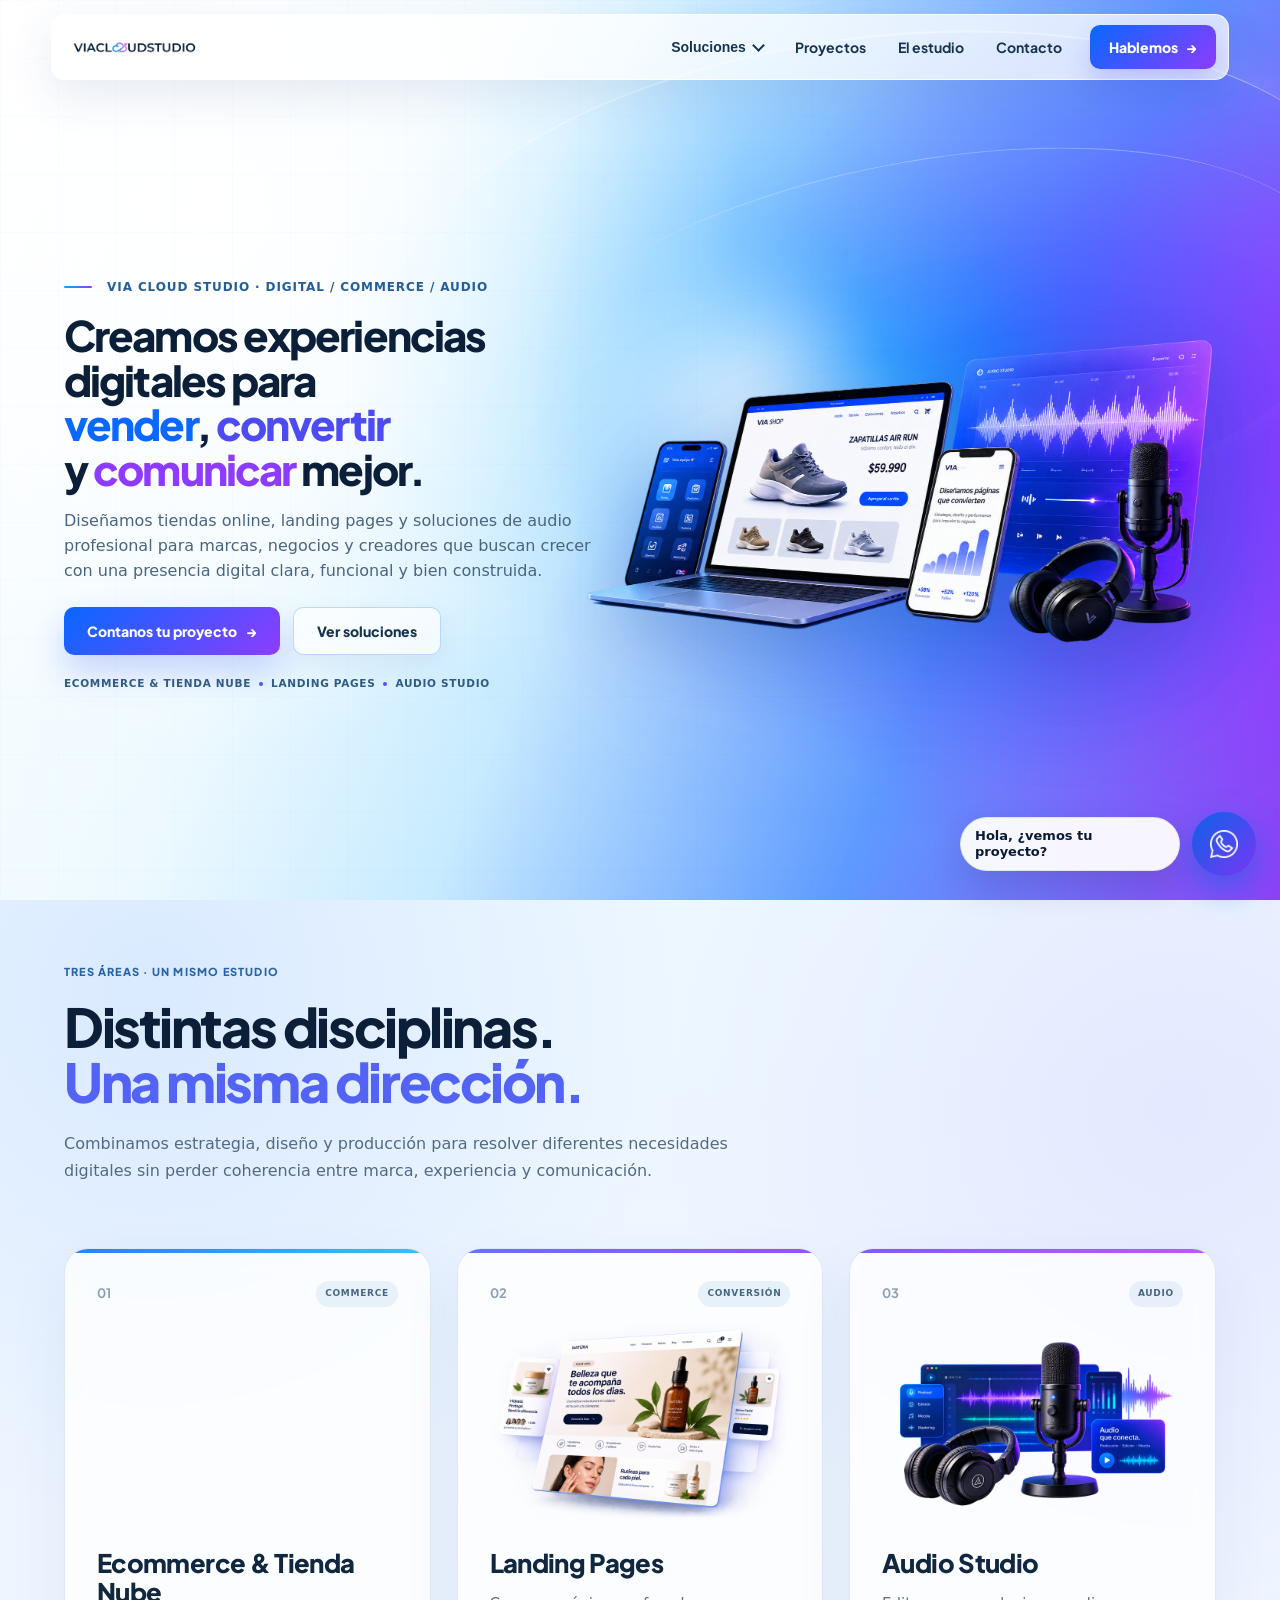
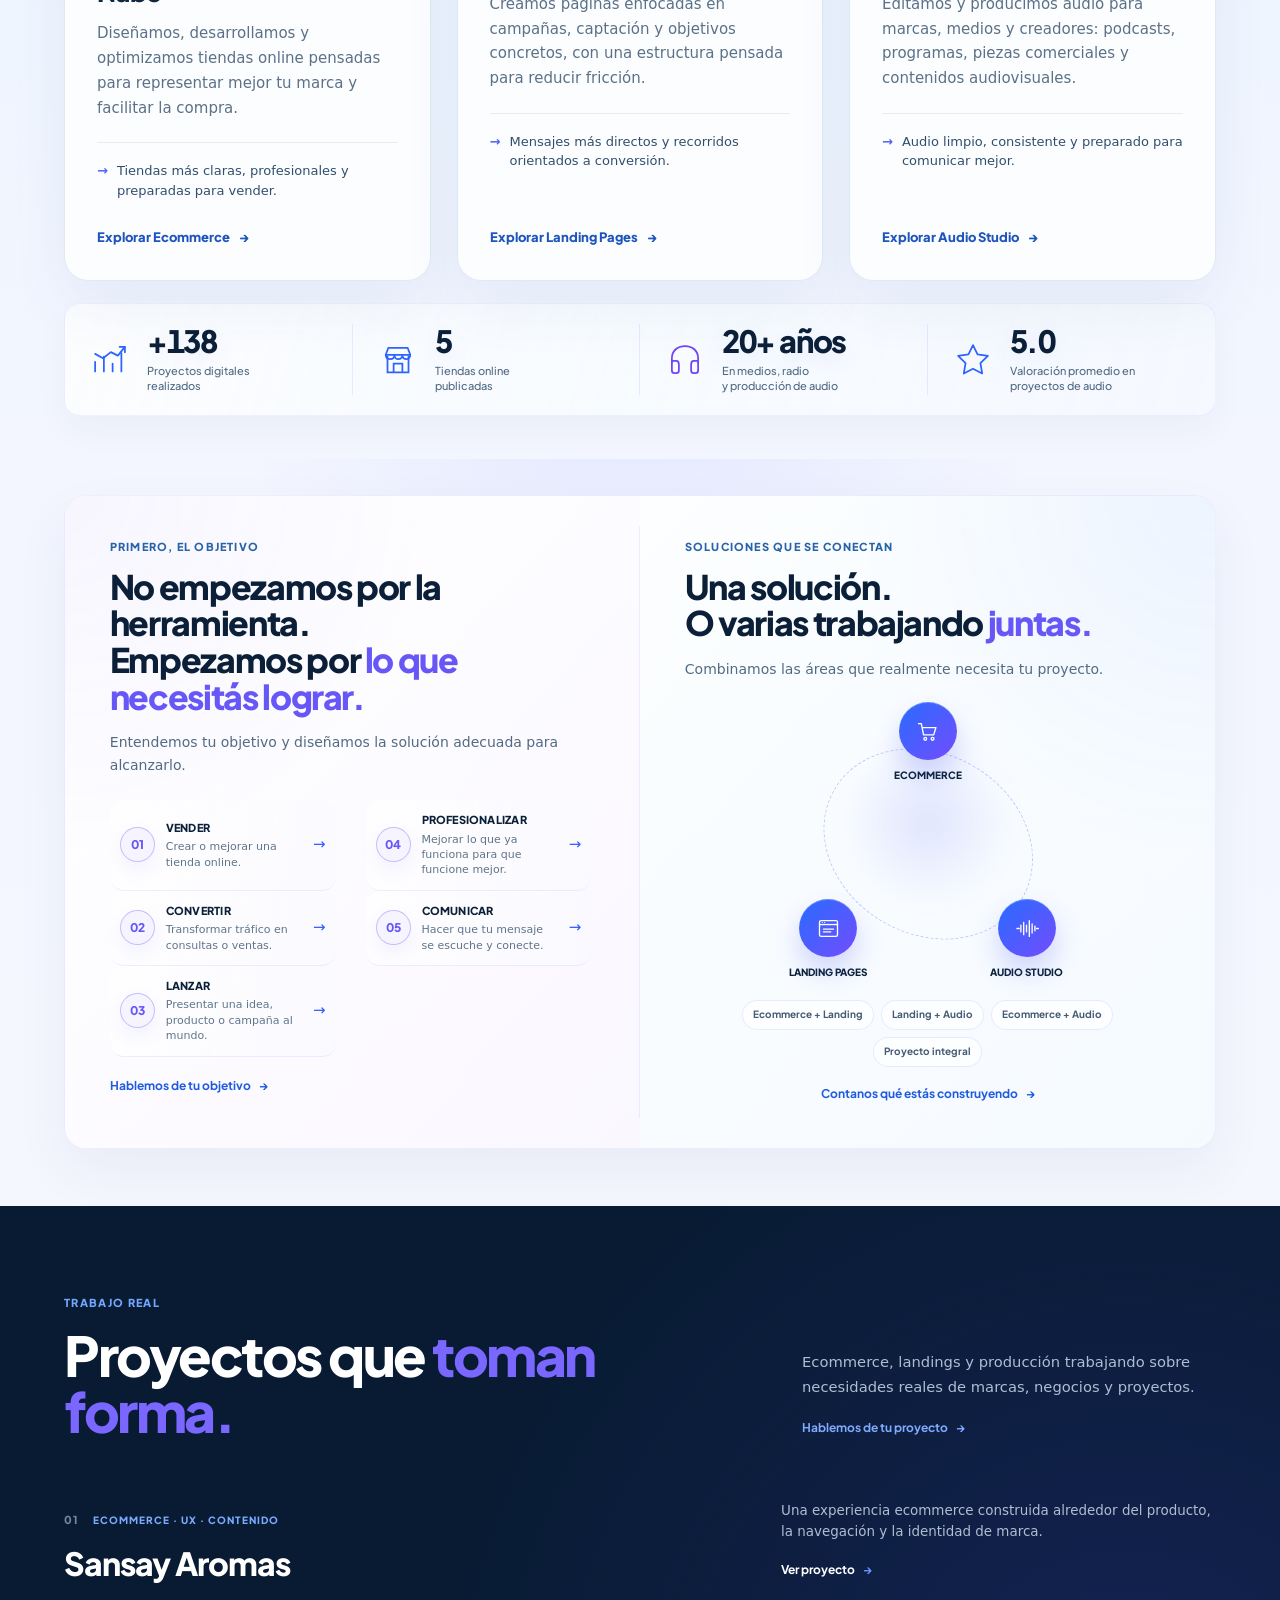
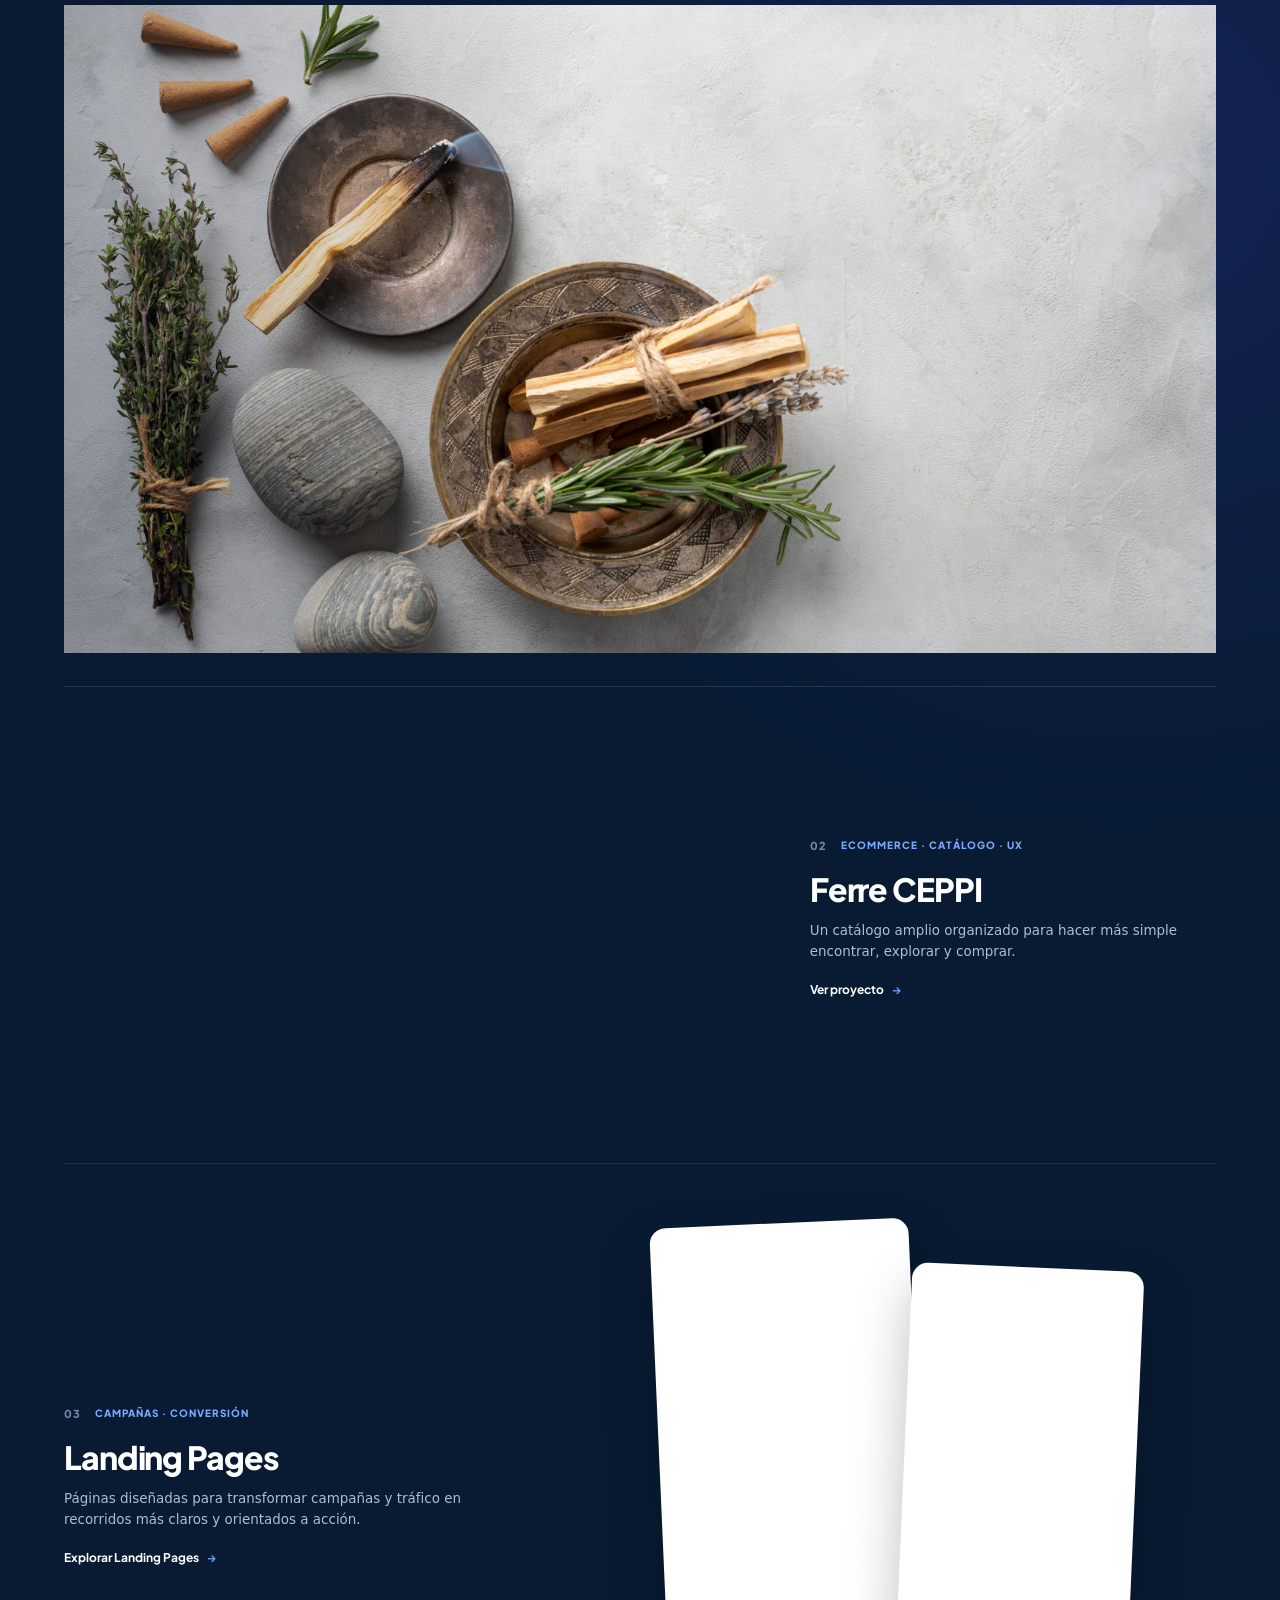
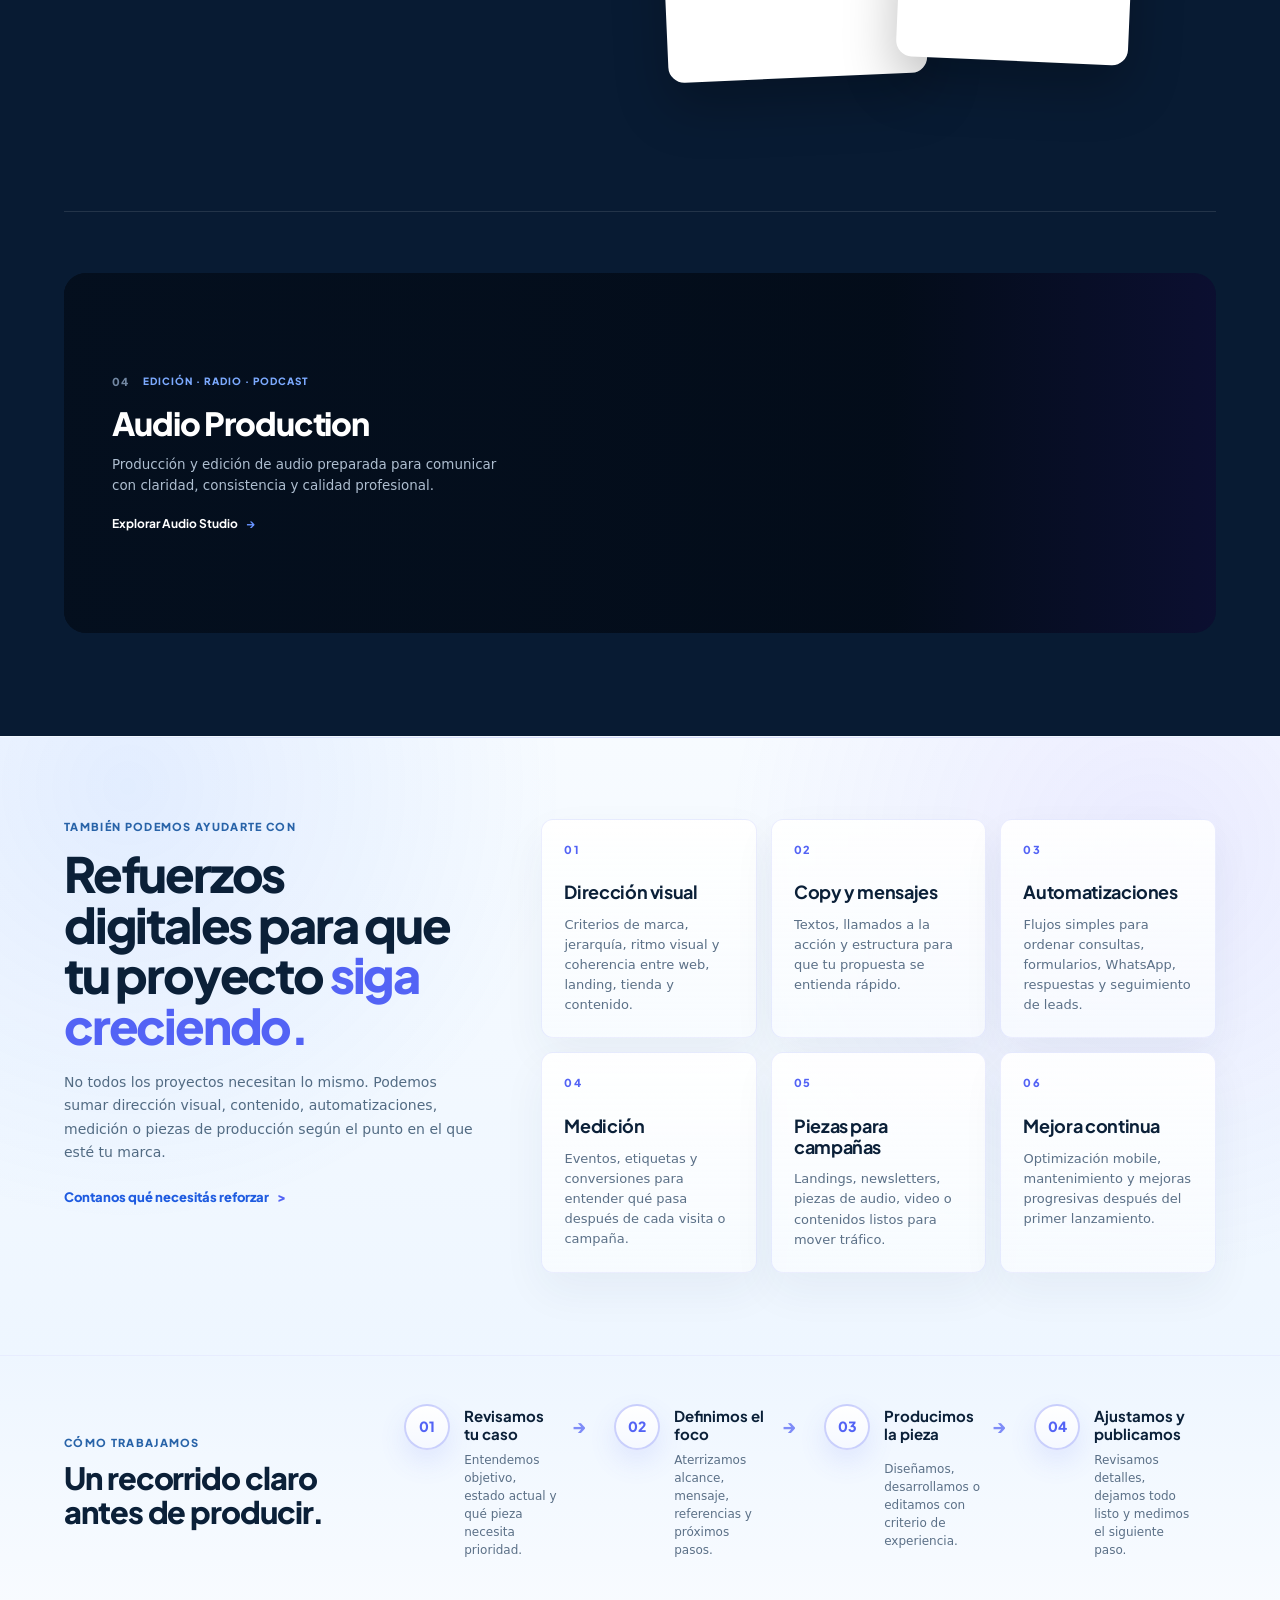
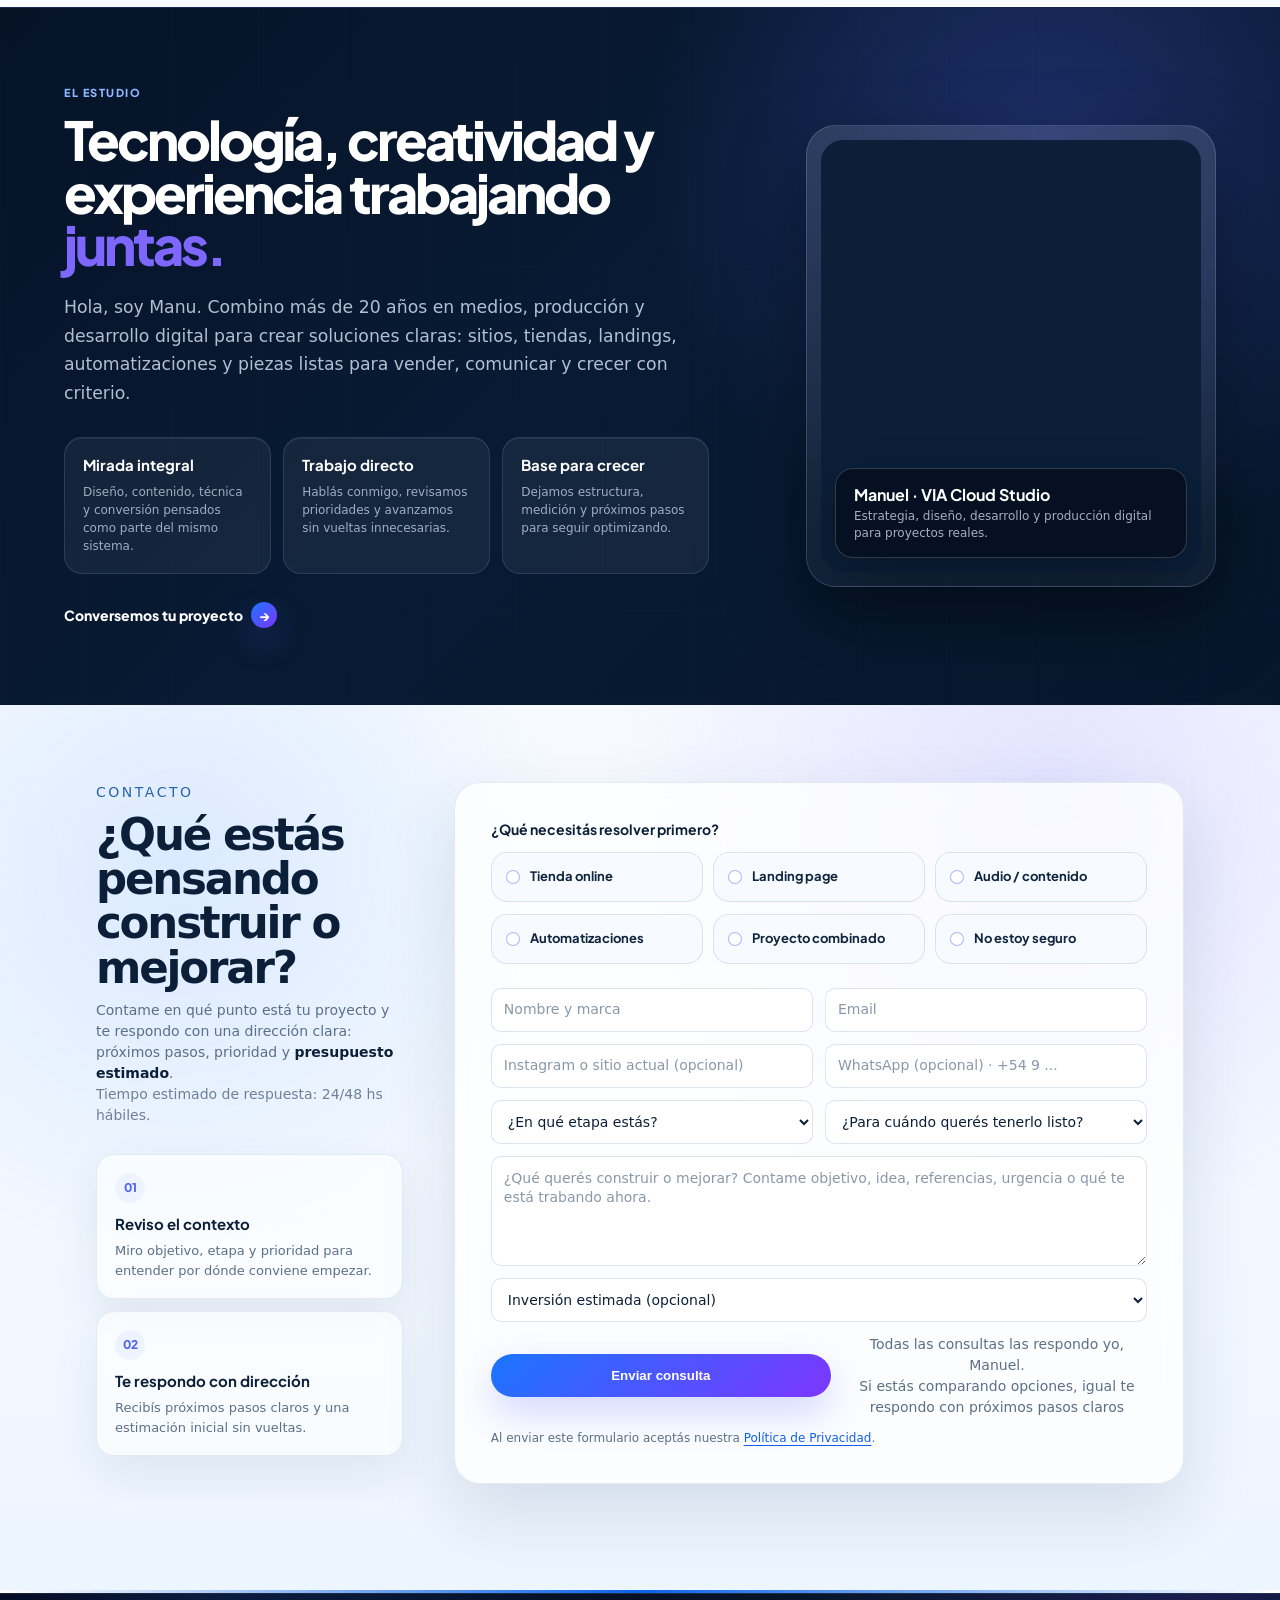
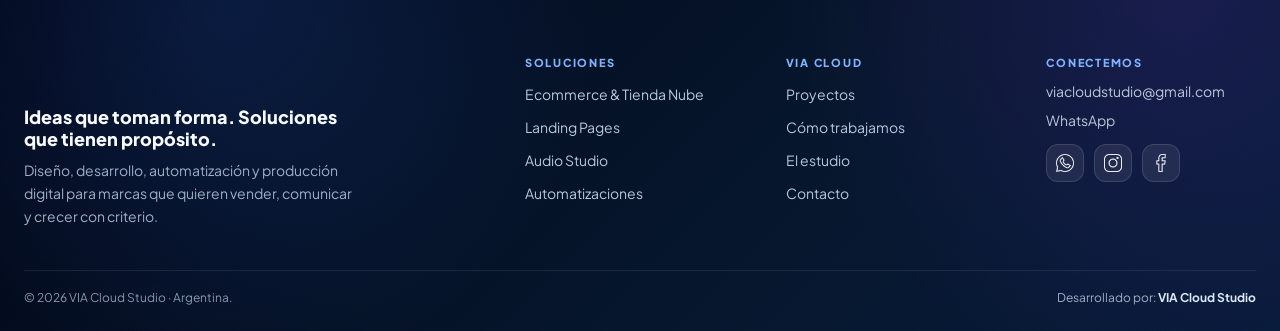
==== commit 32ef8dc9: "Refine mobile floating contact spacing" ====
--- a/index.html
+++ b/index.html
@@ -3235,7 +3235,7 @@
   button.scroll-top-btn{
     width: 52px;
     height: 52px;
-    bottom: calc(92px + env(safe-area-inset-bottom));
+    bottom: calc(104px + env(safe-area-inset-bottom));
   }
 }
 
@@ -3253,11 +3253,11 @@
 
 @media (max-width: 575.98px){
   body.is-footer-floating-raised .wa-floating-contact{
-    bottom: calc(72px + env(safe-area-inset-bottom));
+    bottom: calc(88px + env(safe-area-inset-bottom));
   }
 
   body.is-footer-floating-raised button.scroll-top-btn{
-    bottom: calc(140px + env(safe-area-inset-bottom));
+    bottom: calc(166px + env(safe-area-inset-bottom));
   }
 }
 
@@ -4218,7 +4218,7 @@
 
     <!-- CTA desktop -->
     <a
-      href="https://wa.me/5491159288093?text=Hola%2C%20vengo%20desde%20la%20landing%20de%20VIA%20CLOUD%20STUDIO%20%F0%9F%99%82"
+      href="https://wa.me/5491159288093?text=Hola%2C%20vengo%20desde%20la%20web%20de%20VIA%20CLOUD%20STUDIO%20%F0%9F%99%82"
       class="vc2-header-cta js-whatsapp"
       target="_blank"
       rel="noopener noreferrer"
@@ -4261,7 +4261,7 @@
       <a href="#contacto">Contacto</a>
 
       <a
-        href="https://wa.me/5491159288093?text=Hola%2C%20vengo%20desde%20la%20landing%20de%20VIA%20CLOUD%20STUDIO%20%F0%9F%99%82"
+        href="https://wa.me/5491159288093?text=Hola%2C%20vengo%20desde%20la%20web%20de%20VIA%20CLOUD%20STUDIO%20%F0%9F%99%82"
         class="vc2-mobile-cta js-whatsapp"
         target="_blank"
         rel="noopener noreferrer"
@@ -11397,14 +11397,14 @@
 <div class="wa-floating-contact" aria-label="Contacto rapido por WhatsApp">
   <a
     class="wa-float-greeting js-whatsapp"
-    href="https://wa.me/5491159288093?text=Hola%2C%20vengo%20desde%20la%20landing%20de%20VIA%20CLOUD%20STUDIO%20%F0%9F%99%82"
+    href="https://wa.me/5491159288093?text=Hola%2C%20vengo%20desde%20la%20web%20de%20VIA%20CLOUD%20STUDIO%20%F0%9F%99%82"
     target="_blank"
     rel="noopener noreferrer"
     aria-label="Hablemos por WhatsApp"
   >Hola, ¿vemos tu proyecto?</a>
   <a
     class="wa-float js-whatsapp"
-    href="https://wa.me/5491159288093?text=Hola%2C%20vengo%20desde%20la%20landing%20de%20VIA%20CLOUD%20STUDIO%20%F0%9F%99%82"
+    href="https://wa.me/5491159288093?text=Hola%2C%20vengo%20desde%20la%20web%20de%20VIA%20CLOUD%20STUDIO%20%F0%9F%99%82"
     target="_blank"
     rel="noopener noreferrer"
     aria-label="Hablemos por WhatsApp"
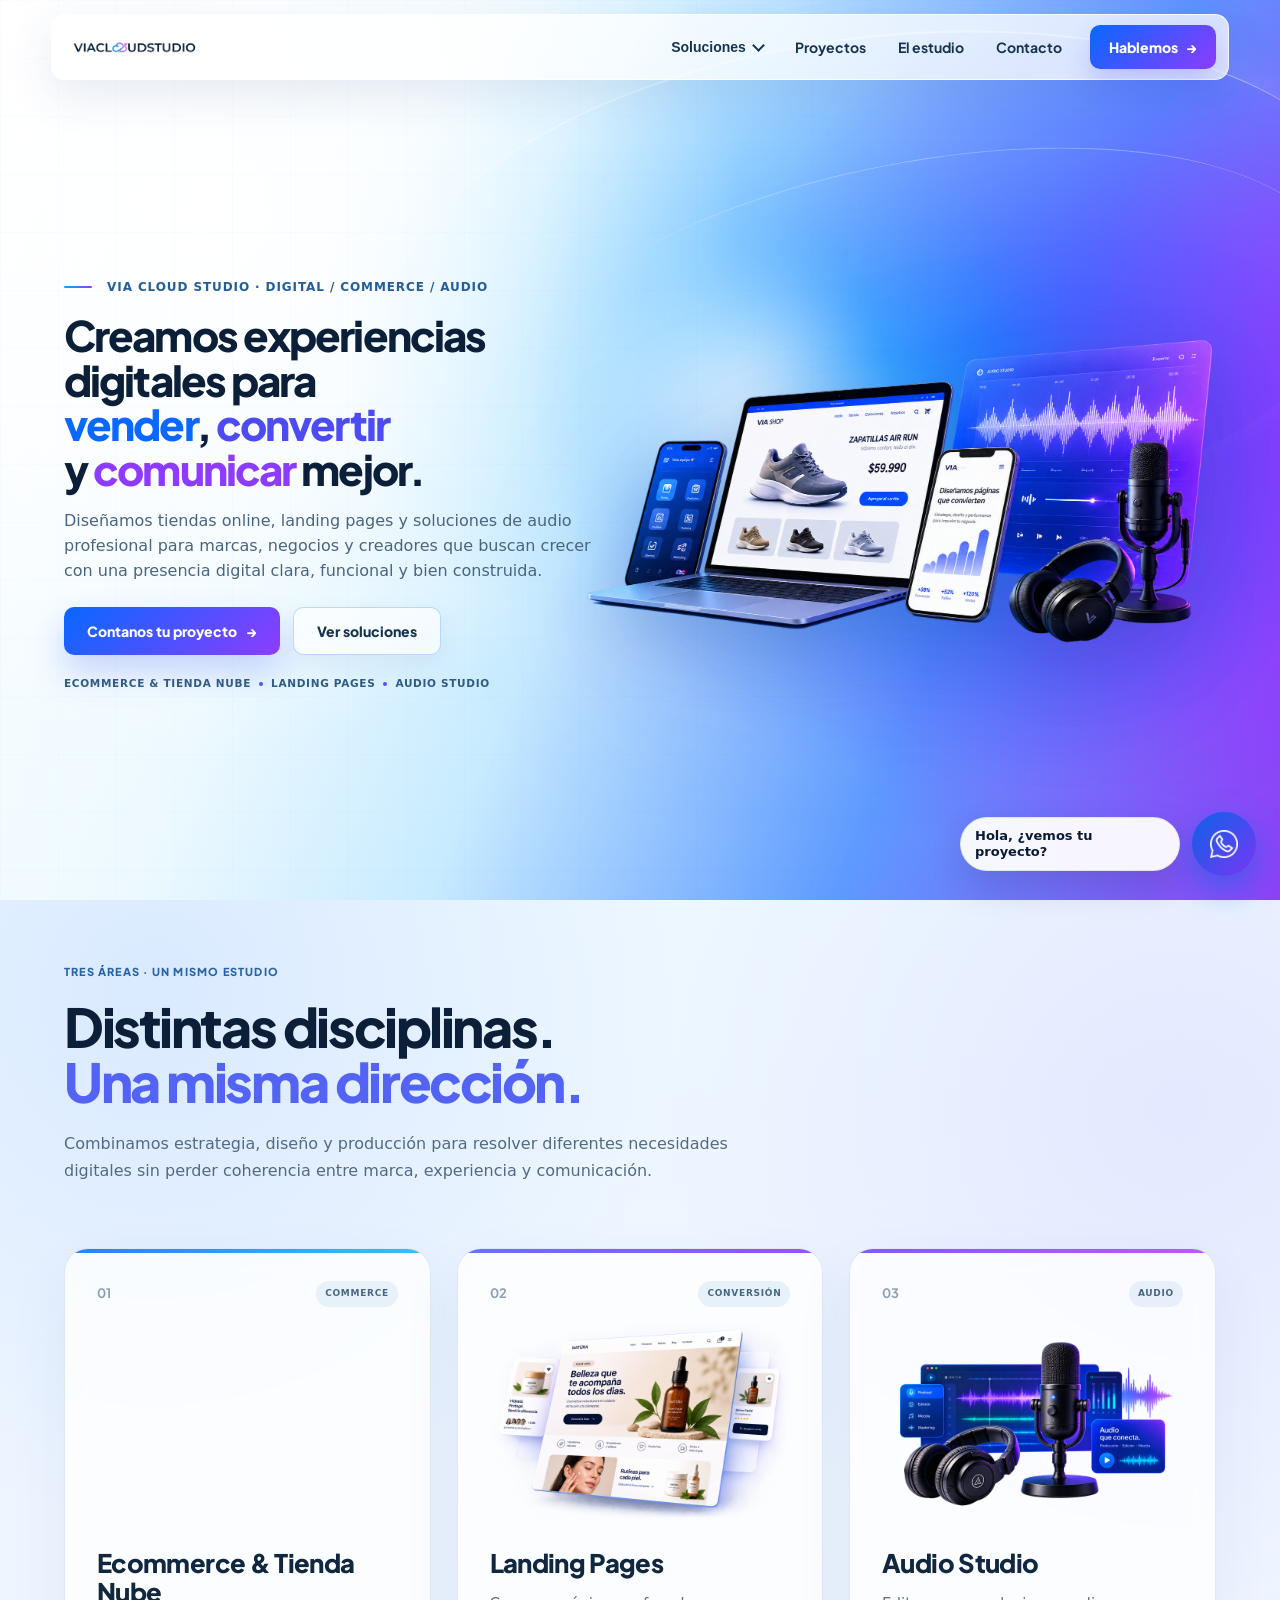
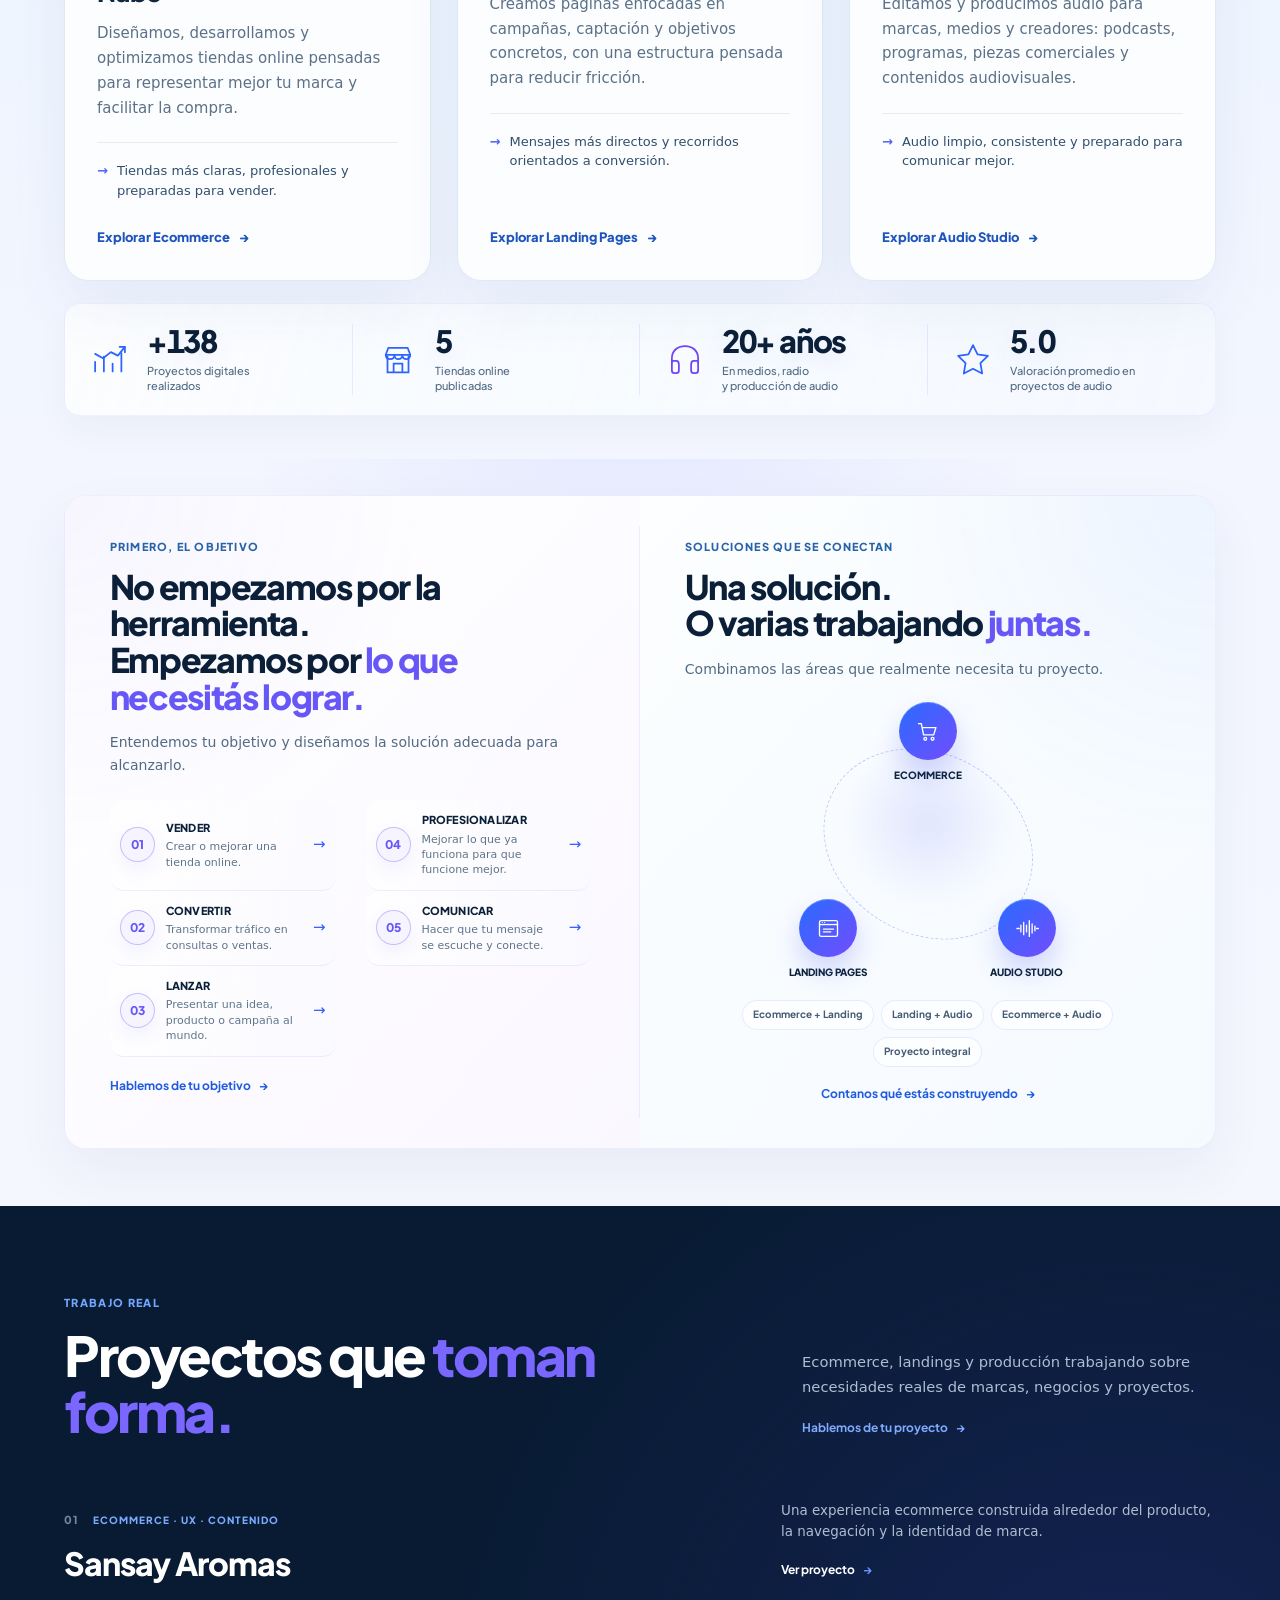
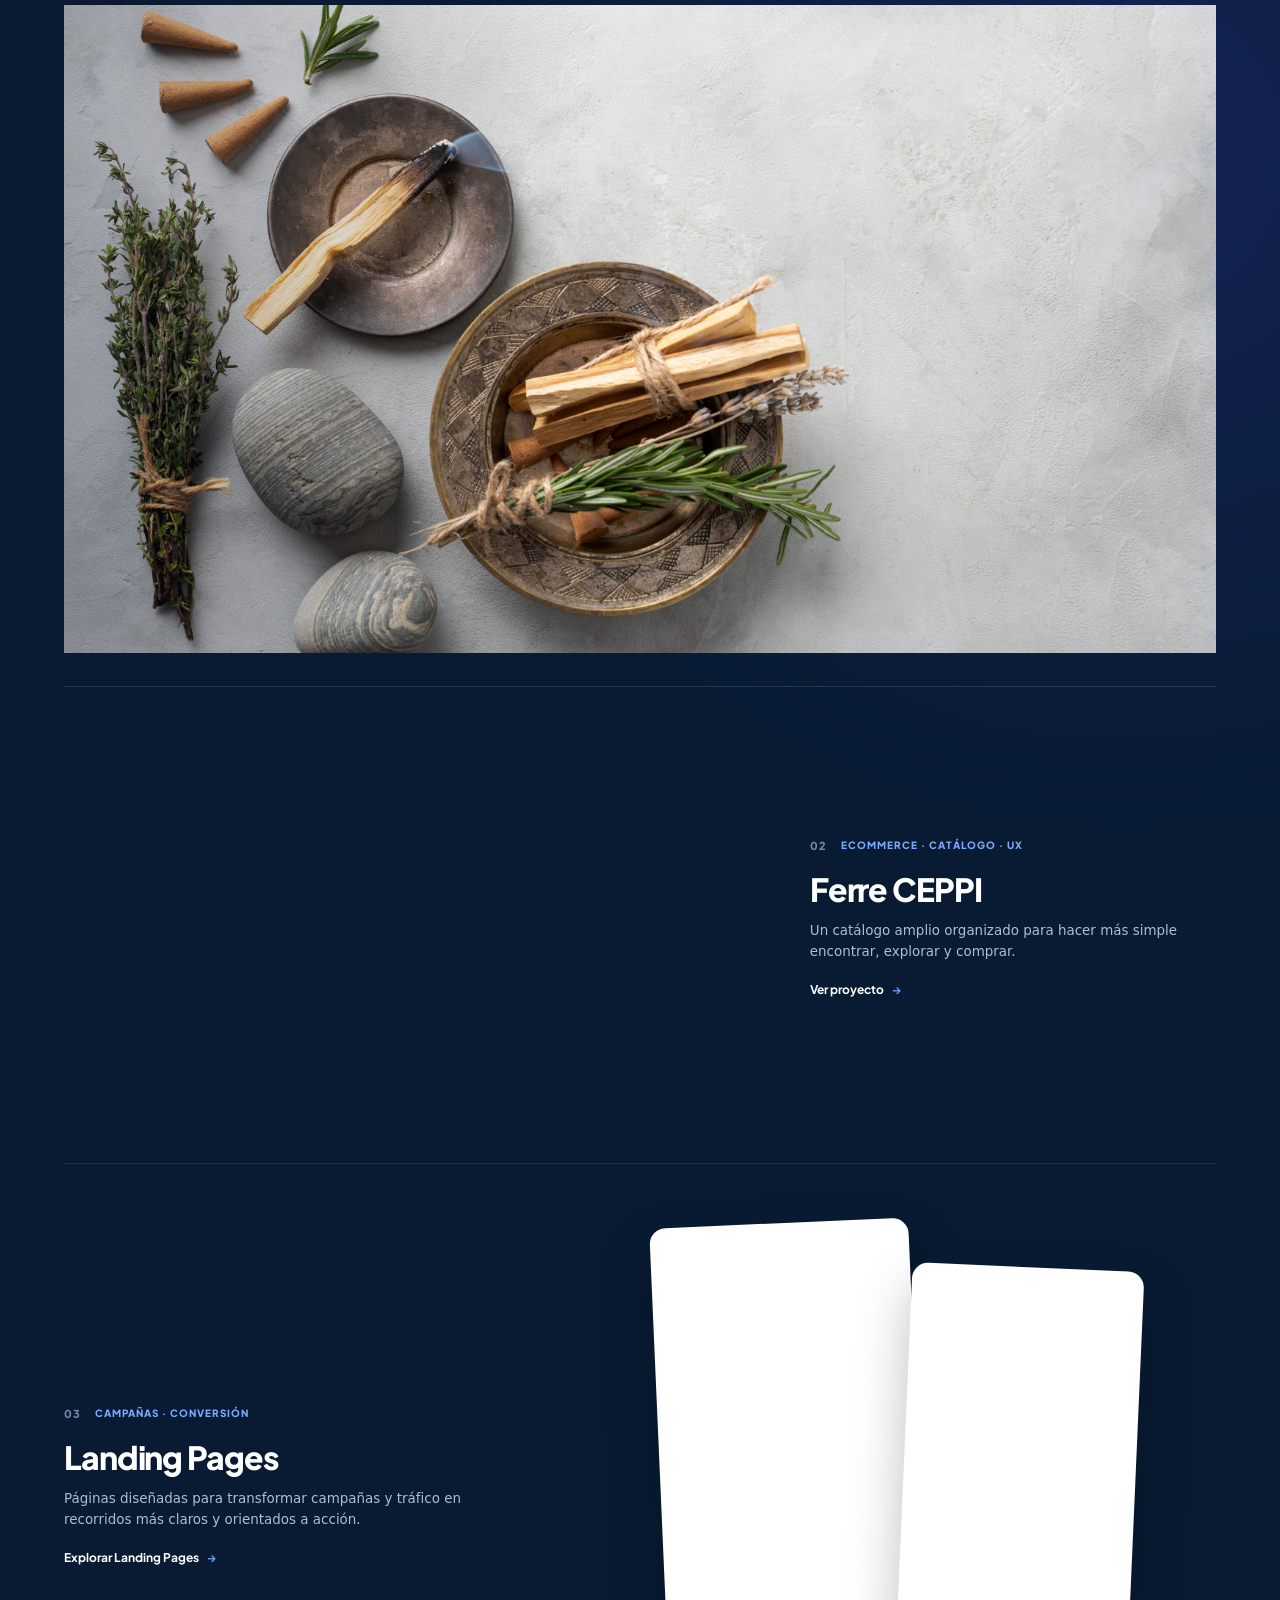
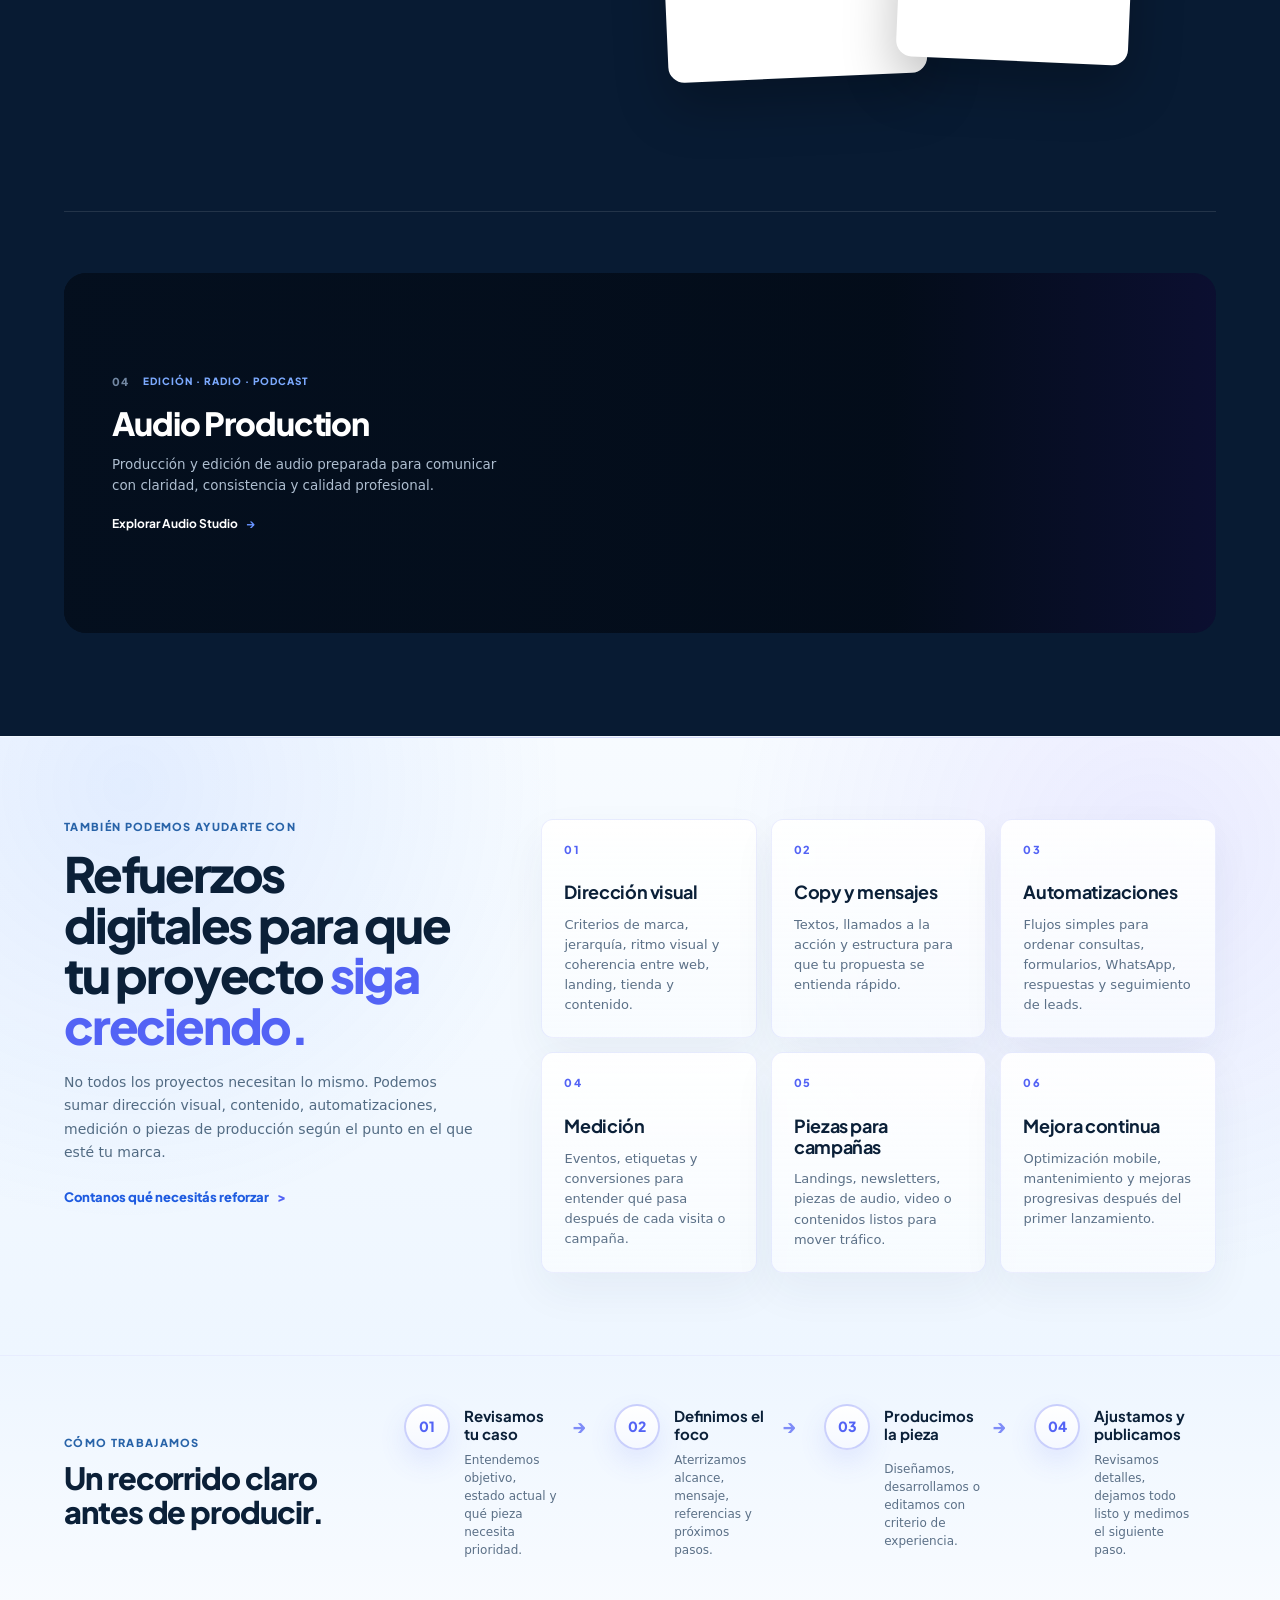
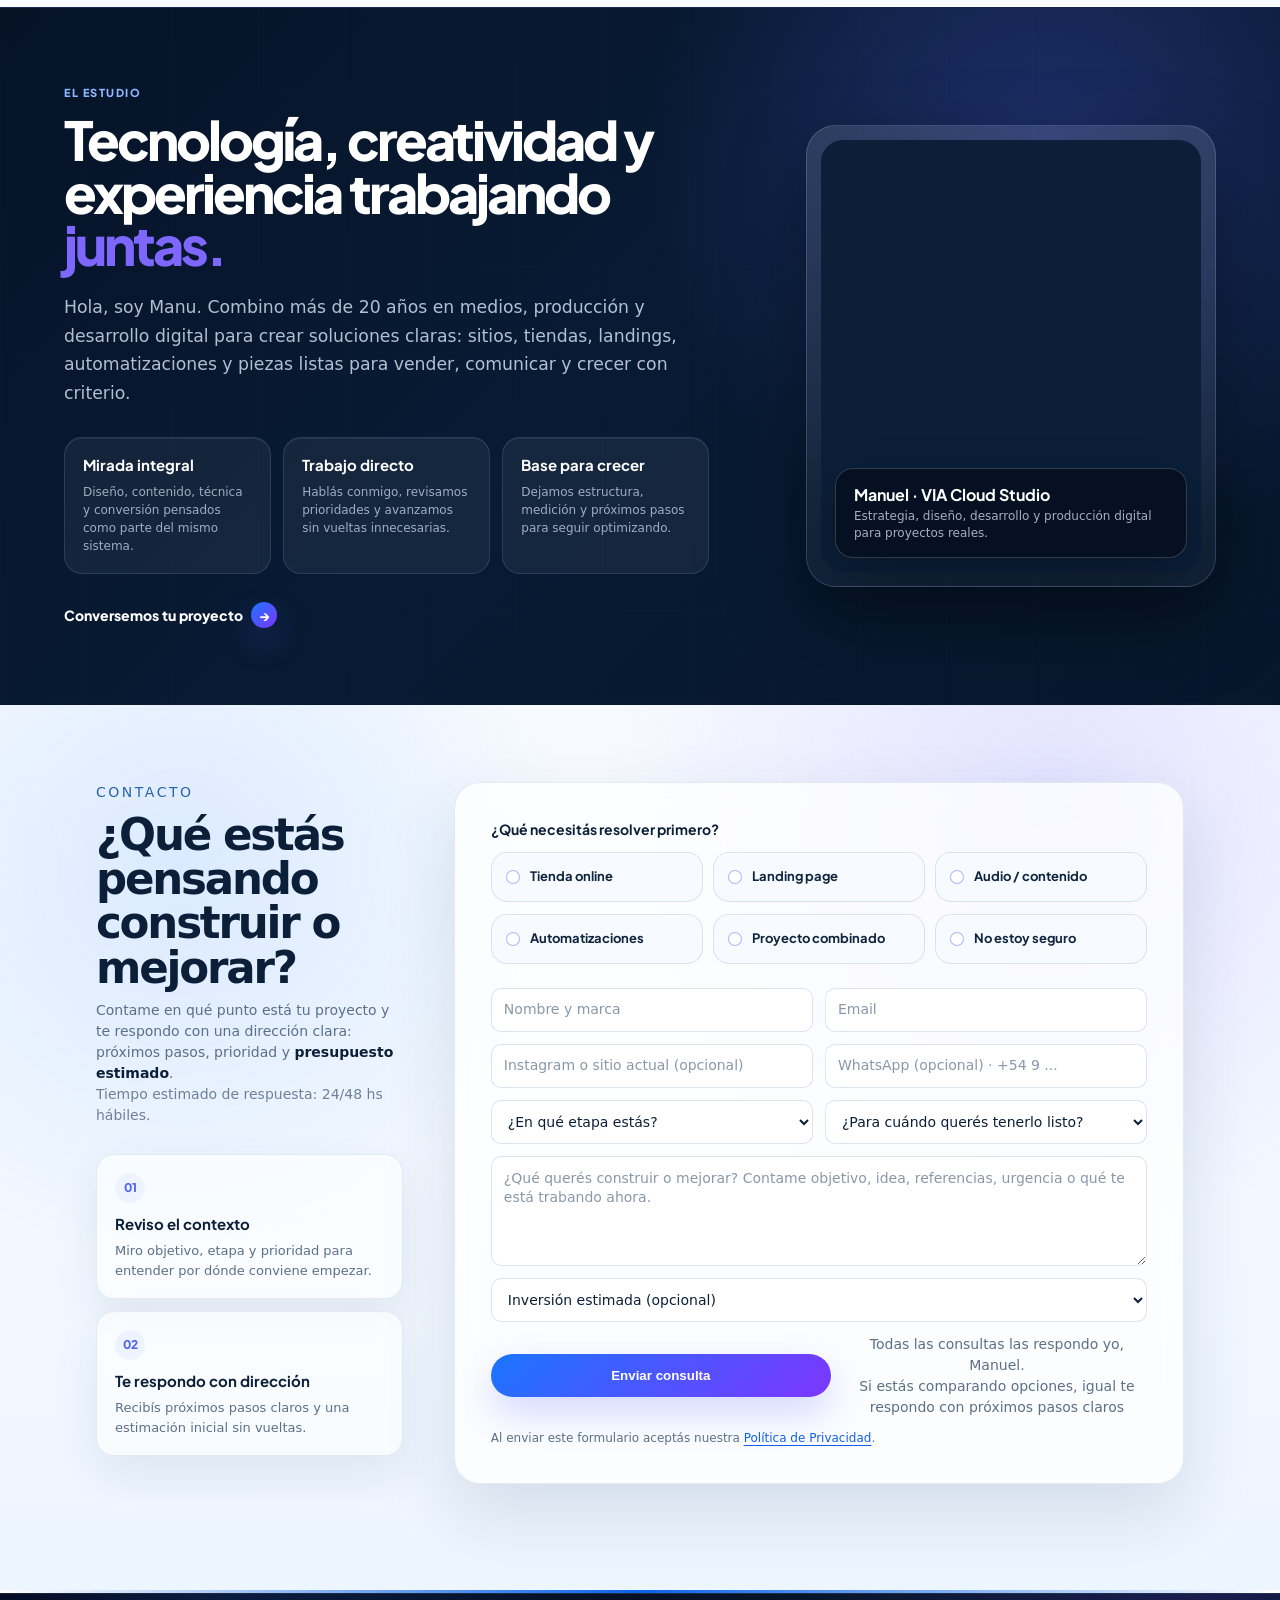
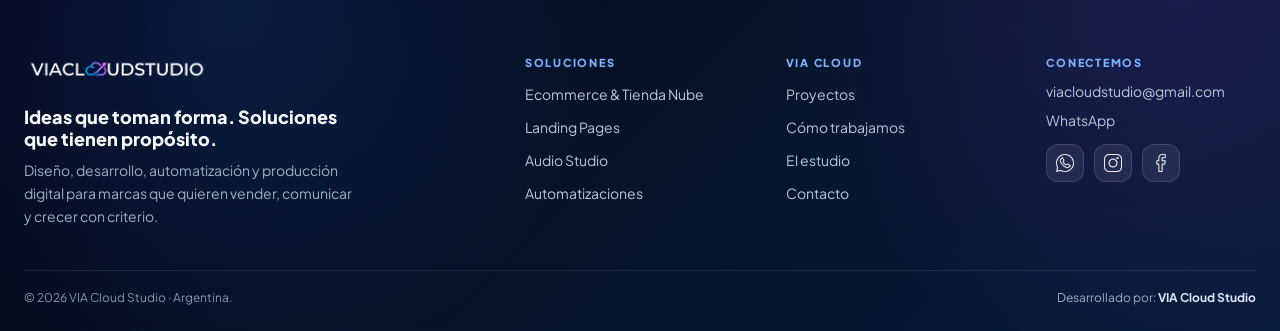
==== commit 54c032cf: "Integrate service pages for indexing" ====
--- a/index.html
+++ b/index.html
@@ -5,22 +5,22 @@
 <link rel="apple-touch-icon" href="/favicon.icon.png">
 
 <meta charset="UTF-8" />
-<title>Vía Cloud Studio · Diseño y optimización Tienda Nube</title>
+<title>Vía Cloud Studio · Web, ecommerce, landing pages y audio</title>
 <meta name="viewport" content="width=device-width, initial-scale=1, viewport-fit=cover" />
-<meta name="description" content="Diseñamos y optimizamos tiendas Tienda Nube a medida para tu marca. Home, categorías, PDP y landings listas para convertir visitas en ventas." />
+<meta name="description" content="Diseño, desarrollo, automatización y producción digital para marcas que quieren vender, comunicar y crecer con una presencia online clara y bien construida." />
 
 <link rel="canonical" href="https://www.viacloudstudio.com/" />
 <meta name="robots" content="index, follow" />
 
 <meta property="og:url" content="https://www.viacloudstudio.com/" />
 <meta property="og:type" content="website" />
-<meta property="og:title" content="Vía Cloud Studio · Diseño y optimización Tienda Nube" />
-<meta property="og:description" content="Diseñamos y optimizamos tiendas Tienda Nube a medida para tu marca. Home, categorías, PDP y landings listas para convertir visitas en ventas." />
+<meta property="og:title" content="Vía Cloud Studio · Web, ecommerce, landing pages y audio" />
+<meta property="og:description" content="Diseño, desarrollo, automatización y producción digital para marcas que quieren vender, comunicar y crecer con una presencia online clara y bien construida." />
 <meta property="og:image" content="https://www.viacloudstudio.com/hero-mobile-mcmdigital.png" />
 
 <meta name="twitter:card" content="summary_large_image" />
-<meta name="twitter:title" content="Vía Cloud Studio · Diseño y optimización Tienda Nube" />
-<meta name="twitter:description" content="Diseñamos y optimizamos tiendas Tienda Nube a medida para tu marca. Home, categorías, PDP y landings listas para convertir visitas en ventas." />
+<meta name="twitter:title" content="Vía Cloud Studio · Web, ecommerce, landing pages y audio" />
+<meta name="twitter:description" content="Diseño, desarrollo, automatización y producción digital para marcas que quieren vender, comunicar y crecer con una presencia online clara y bien construida." />
 <meta name="twitter:image" content="https://www.viacloudstudio.com/hero-mobile-mcmdigital.png" />
 <link rel="preload" as="image" href="/hero-mobile-mcmdigital.png" fetchpriority="high" />
 
@@ -4194,7 +4194,7 @@
         </button>
 
         <div class="vc2-solutions-panel">
-          <a href="#soluciones" class="vc2-solution-item">
+          <a href="/tienda-nube" class="vc2-solution-item">
             <strong>Ecommerce & Tienda Nube</strong>
             <span>Diseño, desarrollo y optimización de tiendas online.</span>
           </a>
@@ -4251,7 +4251,7 @@
       <div class="vc2-mobile-solutions">
         <span>Soluciones</span>
 
-        <a href="#soluciones">Ecommerce & Tienda Nube</a>
+        <a href="/tienda-nube">Ecommerce & Tienda Nube</a>
         <a href="/landing">Landing Pages</a>
         <a href="#contacto">Audio Studio</a>
       </div>
@@ -4417,7 +4417,7 @@
           Tiendas más claras, profesionales y preparadas para vender.
         </div>
 
-        <a href="#soluciones" class="vc2-solution-link">
+        <a href="/tienda-nube" class="vc2-solution-link">
           Explorar Ecommerce
           <span>→</span>
         </a>
@@ -10887,7 +10887,7 @@
 
          <p id="form-status" class="form-status" aria-live="polite"></p>
          <p class="contact-privacy-note">
-          Al enviar este formulario aceptás nuestra <a href="/politicas/">Política de Privacidad</a>.
+          Al enviar este formulario aceptás nuestra <a href="/politicas">Política de Privacidad</a>.
          </p>
          </div>
         </div>
@@ -10929,8 +10929,8 @@
       <nav class="footer-column" aria-label="Soluciones">
         <h2 class="footer-heading">Soluciones</h2>
         <ul class="footer-list">
-          <li><a href="#soluciones">Ecommerce &amp; Tienda Nube</a></li>
-          <li><a href="/landing/">Landing Pages</a></li>
+          <li><a href="/tienda-nube">Ecommerce &amp; Tienda Nube</a></li>
+          <li><a href="/landing">Landing Pages</a></li>
           <li><a href="#contacto">Audio Studio</a></li>
           <li><a href="#contacto">Automatizaciones</a></li>
         </ul>
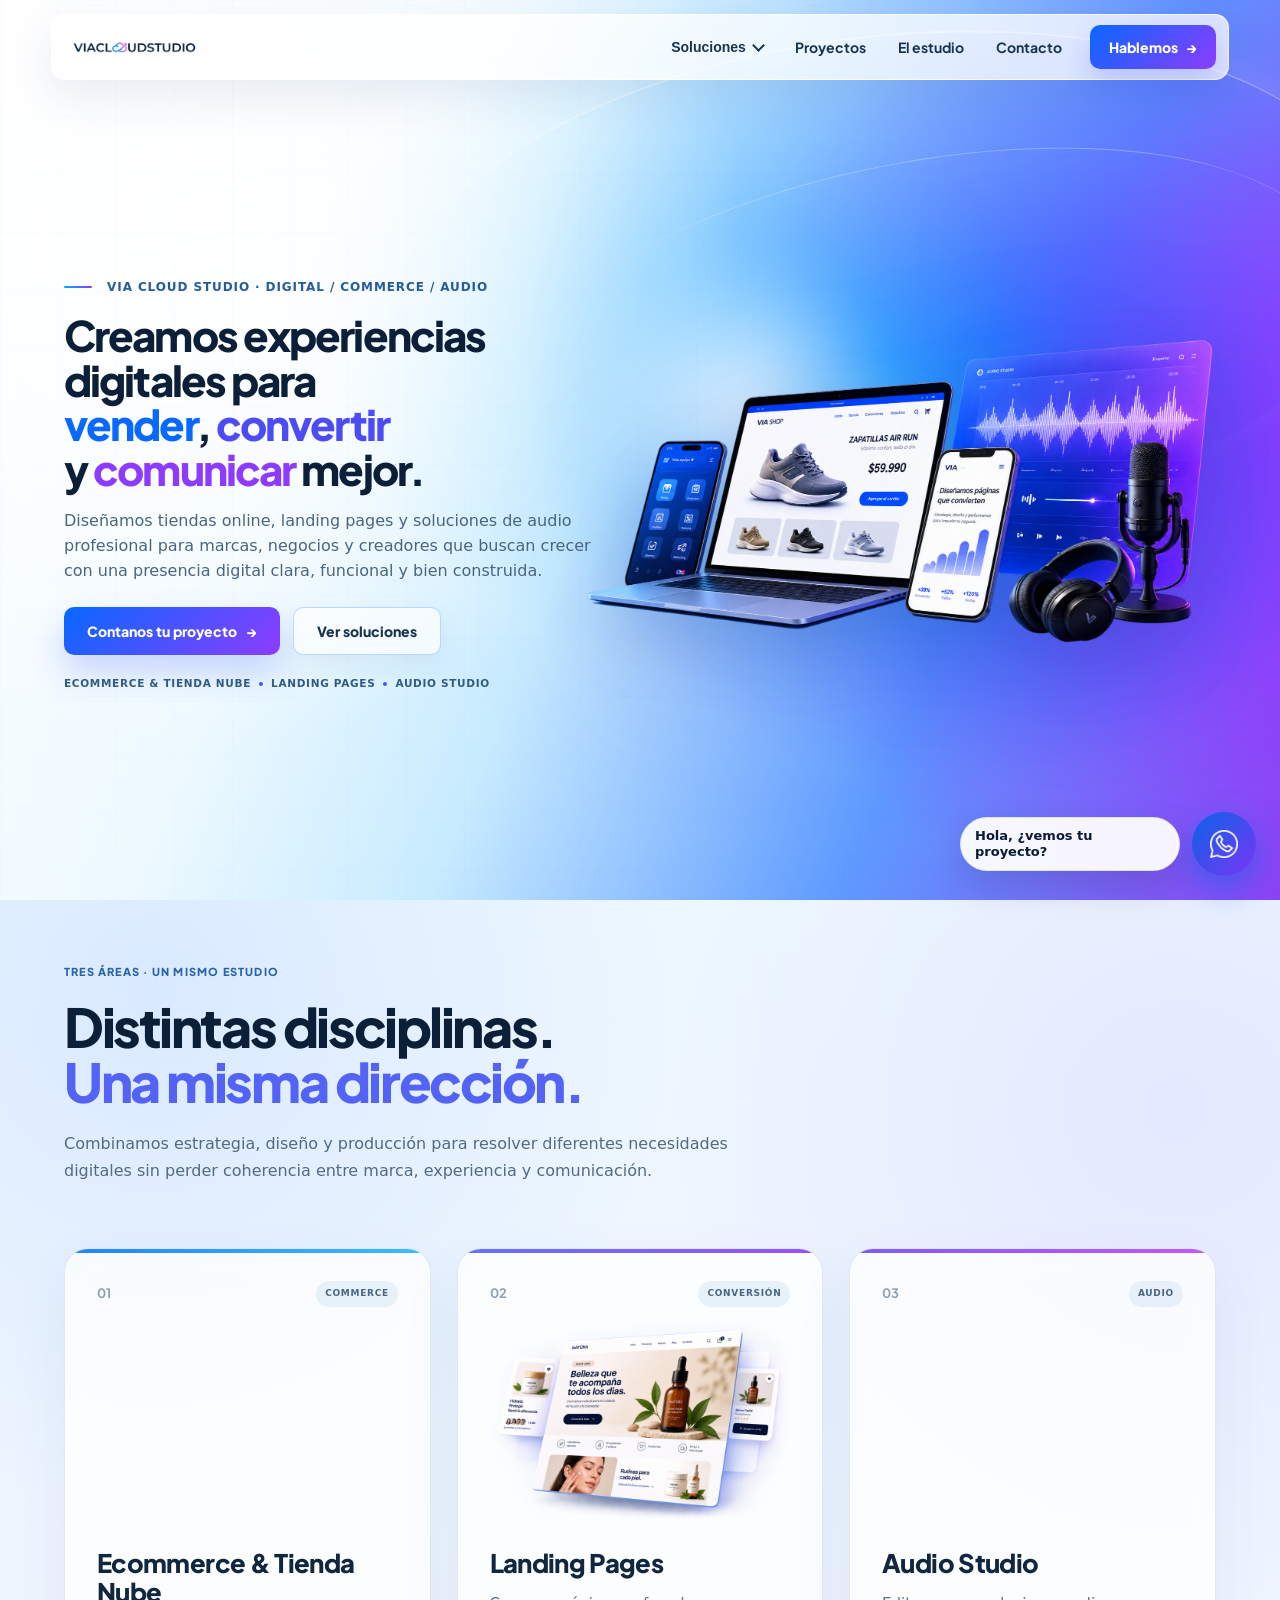
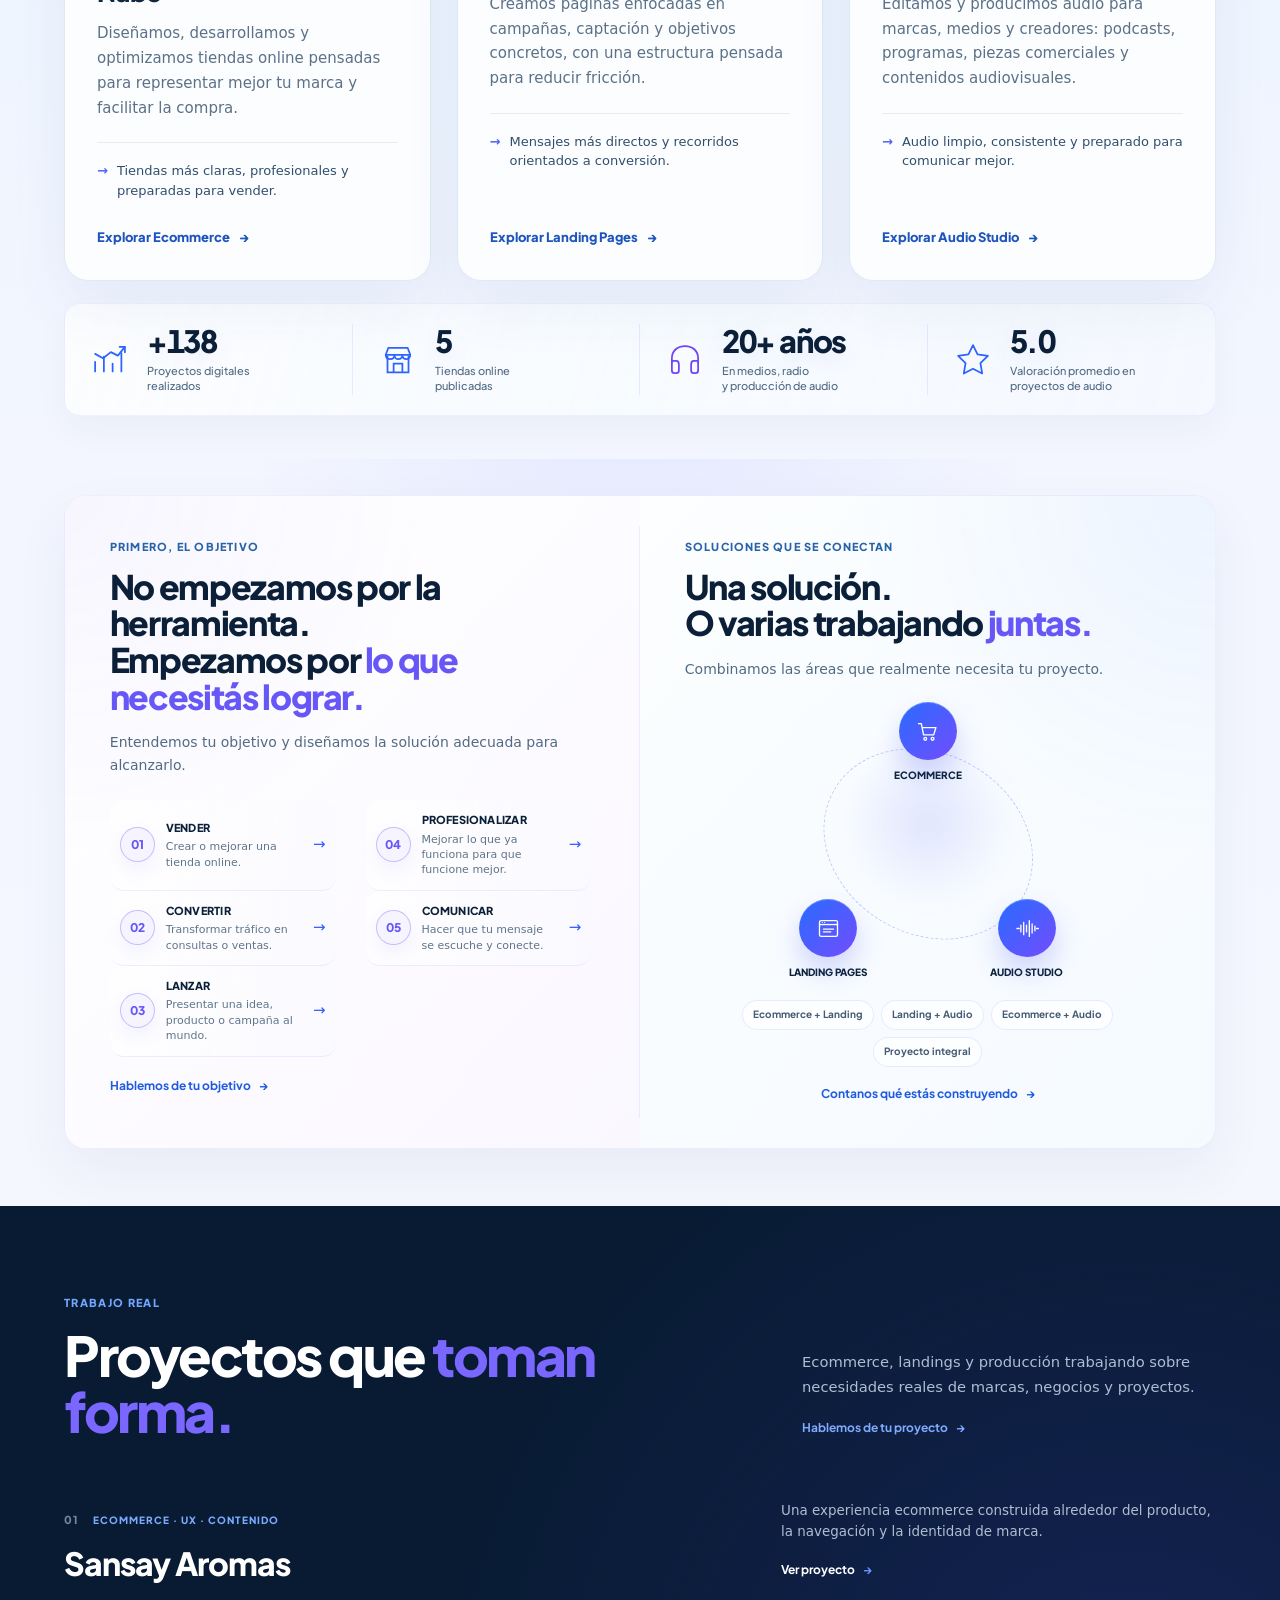
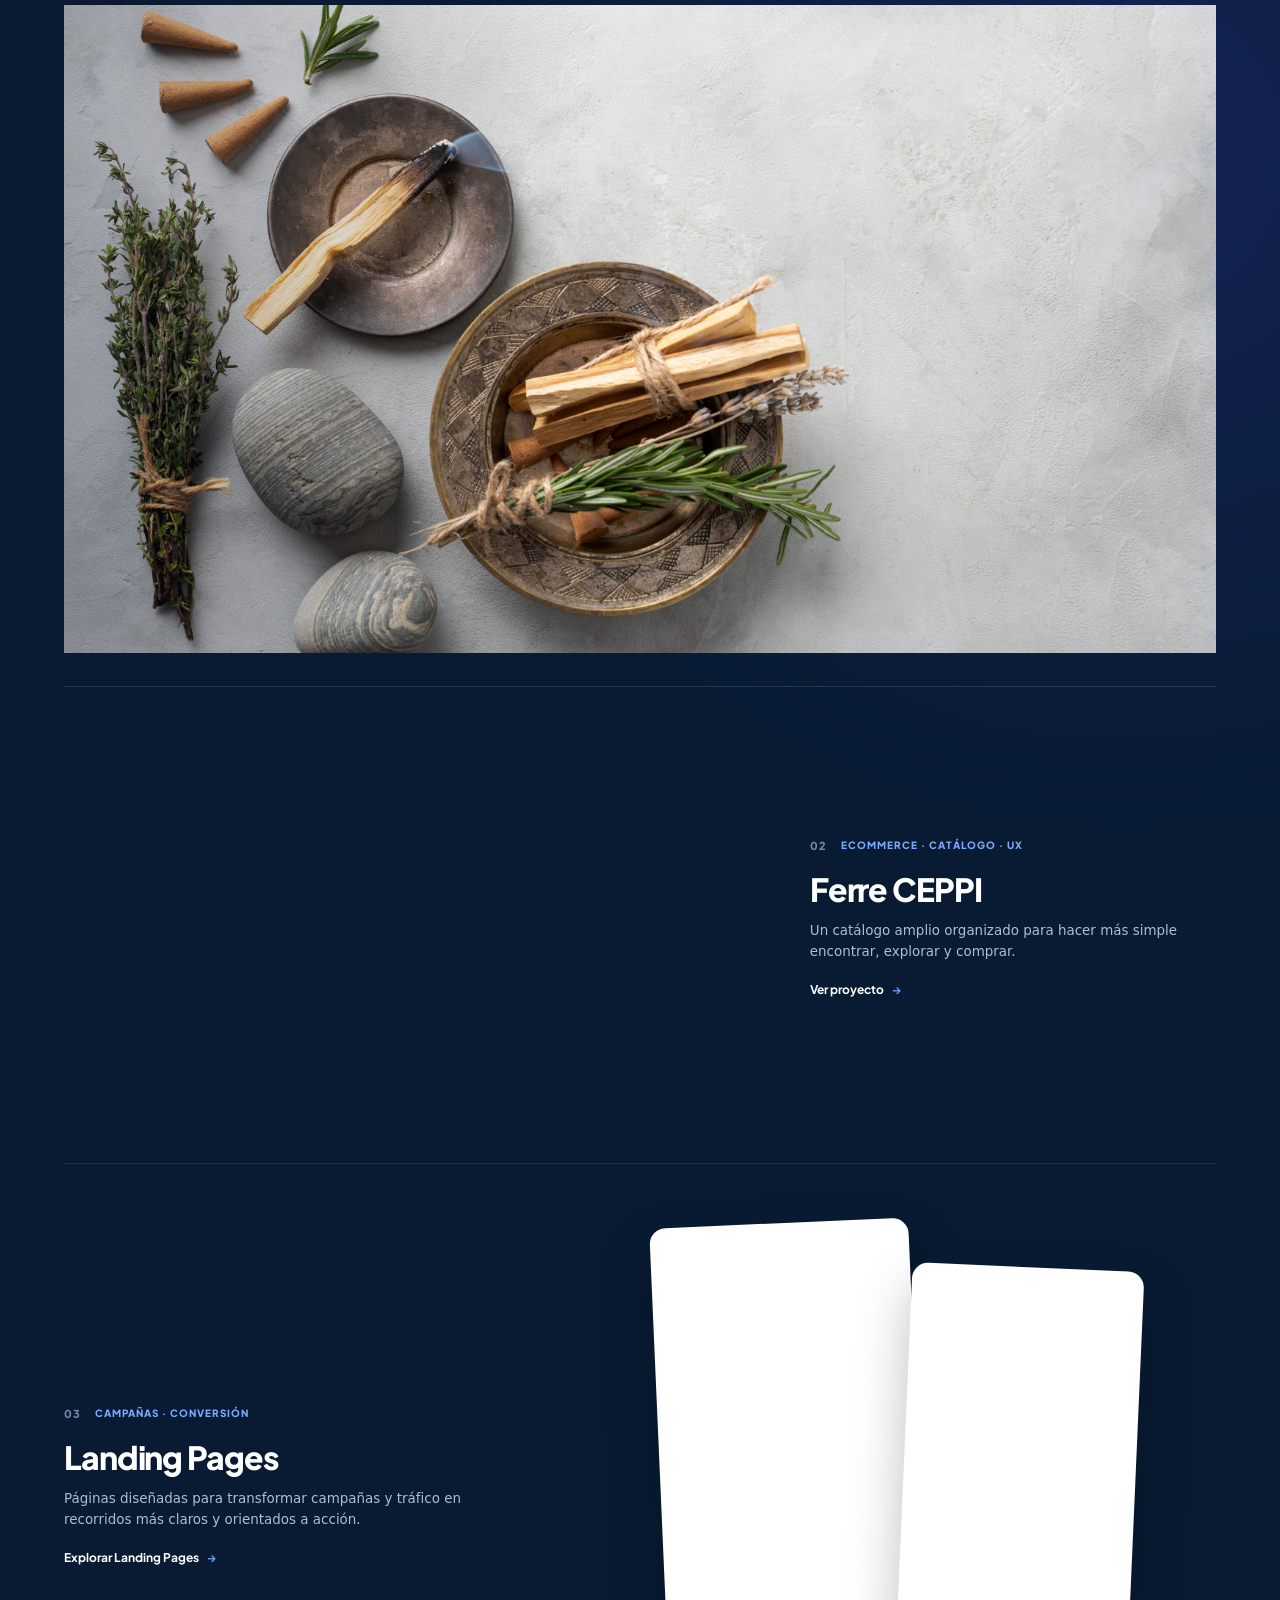
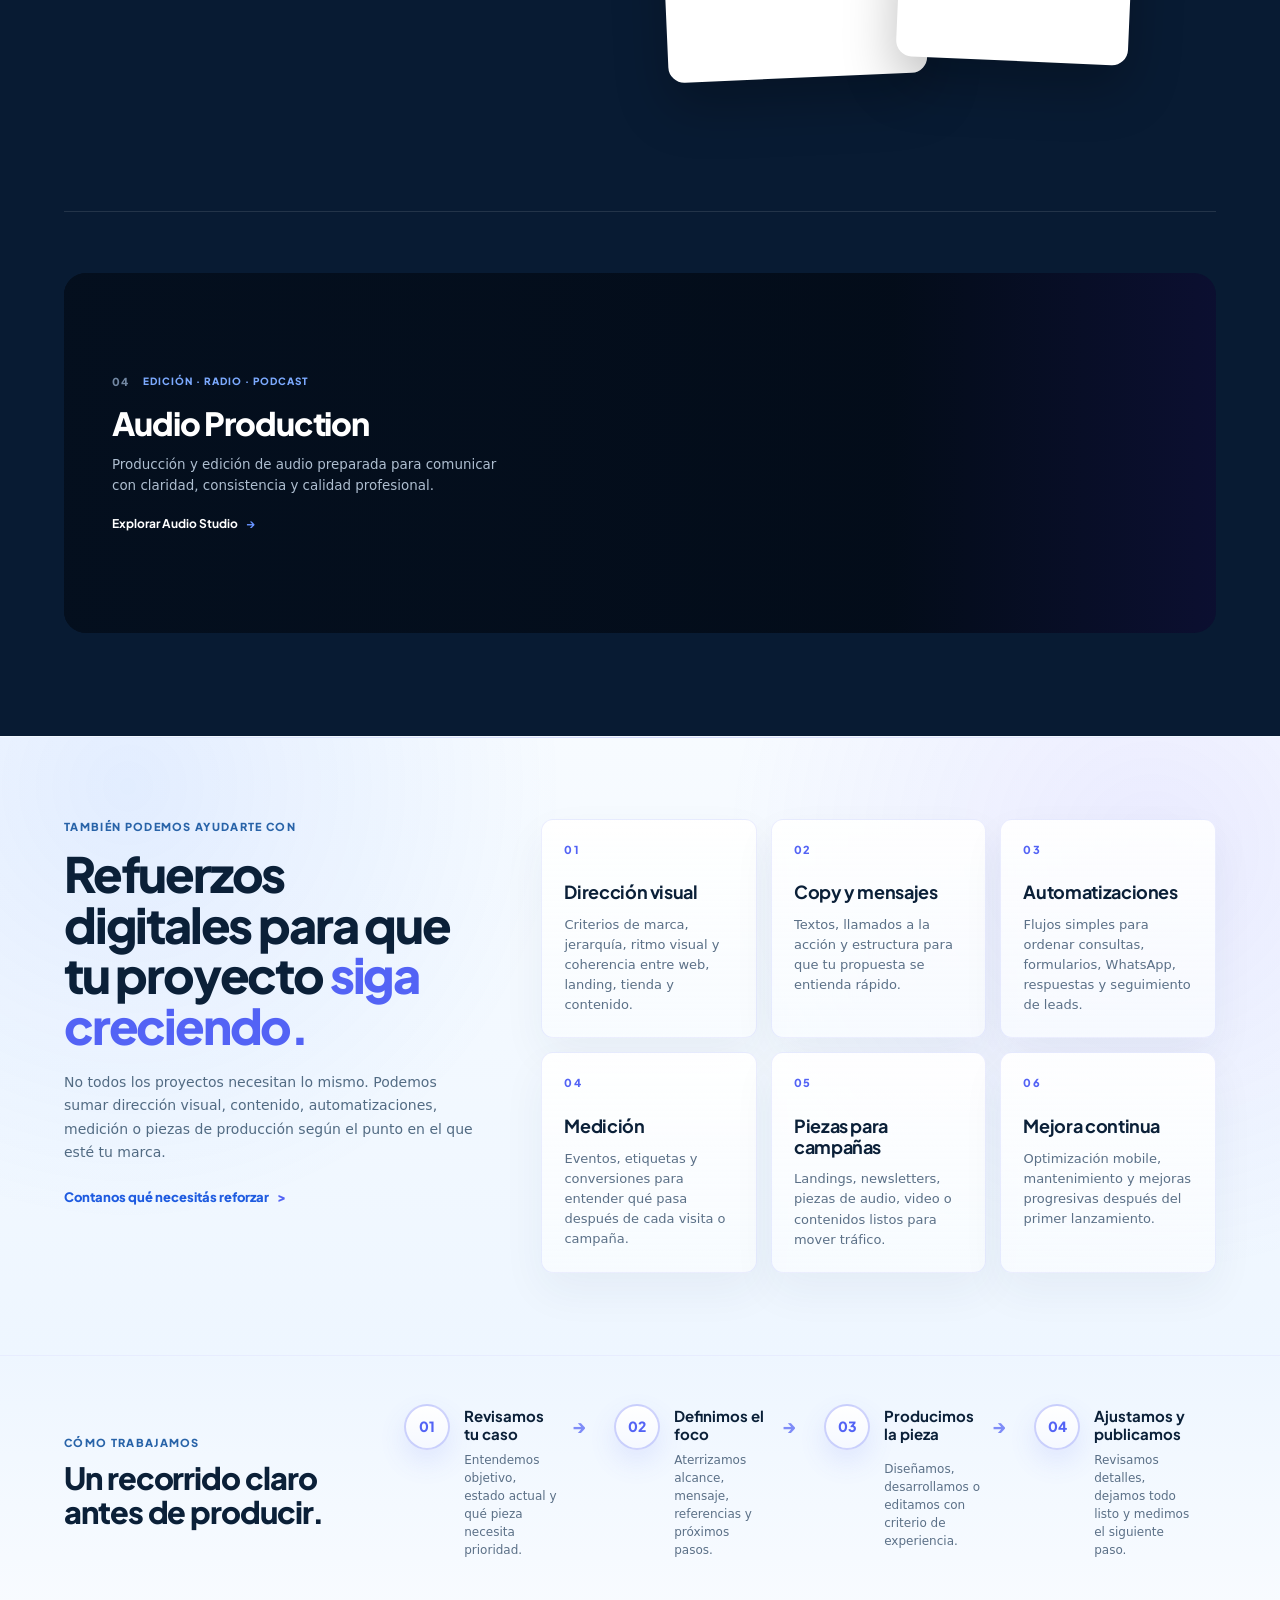
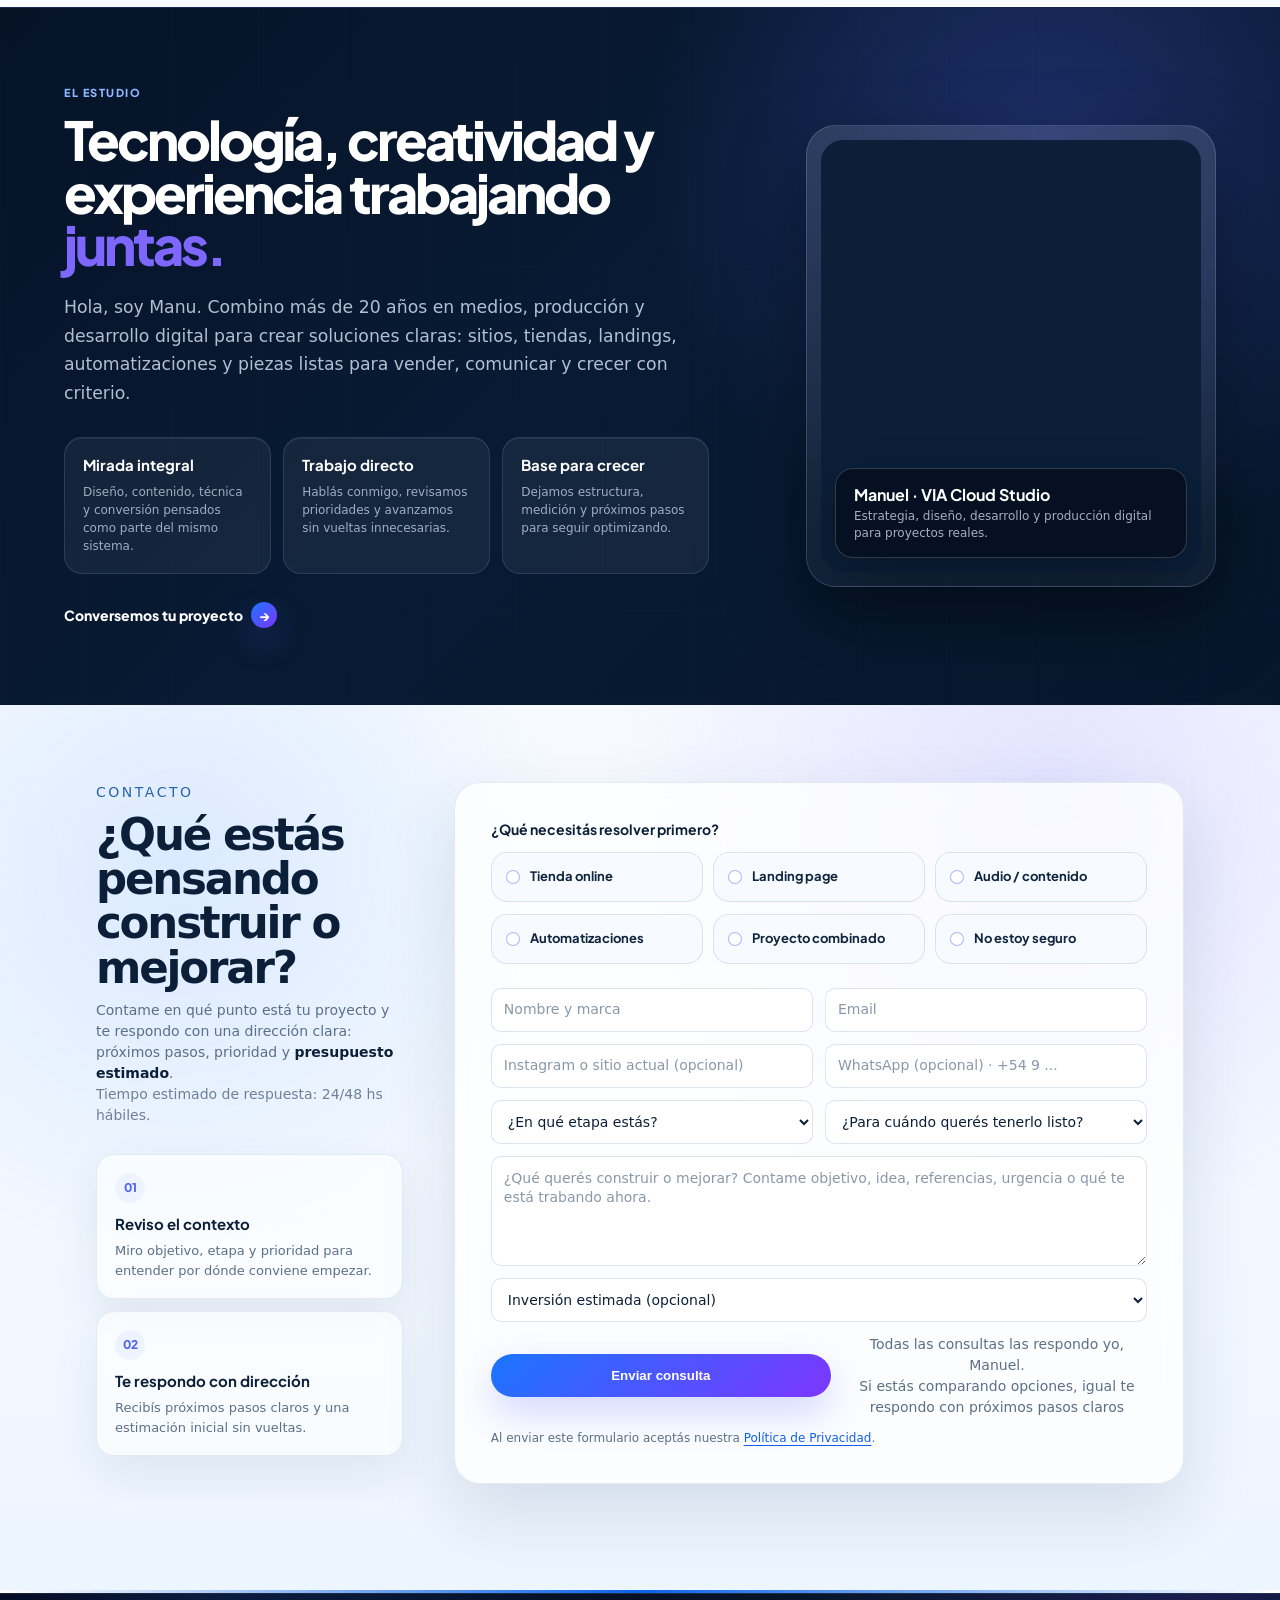
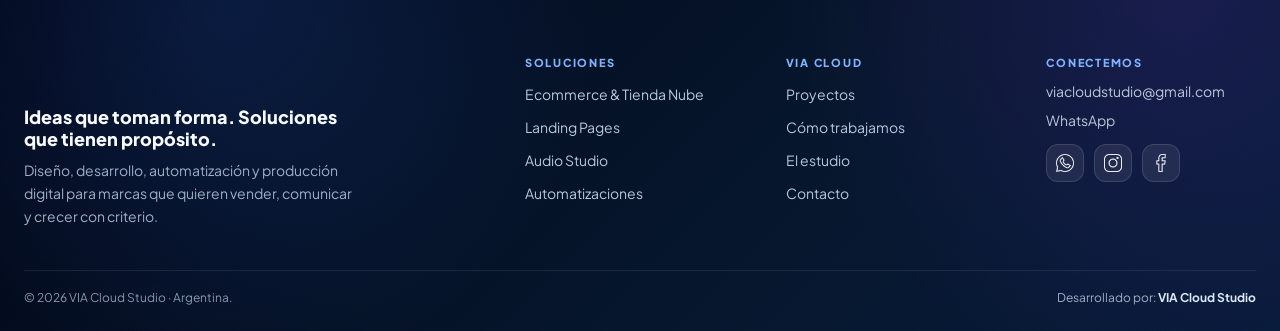
==== commit 3e5cc026: "Add form routing metadata" ====
--- a/index.html
+++ b/index.html
@@ -10772,10 +10772,13 @@
 
     <!-- ✅ CARD SOLO PARA EL FORM -->
     <div class="contact-box contact-form-card">
-      <form id="contact-form" method="POST" action="https://formspree.io/f/mzzodepb">
+      <form id="contact-form" method="POST" action="https://formspree.io/f/mzzodepb" data-form-name="home_contact_form" data-lead-source="web_home">
         <input type="hidden" name="_subject" value="Consulta desde VIA Cloud Studio" />
         <input type="hidden" name="source" value="main_landing" />
         <input type="hidden" name="page" value="inicio" />
+        <input type="hidden" name="service" value="general" />
+        <input type="hidden" name="route" value="/" />
+        <input type="hidden" name="form_variant" value="home_general" />
 
         <fieldset class="contact-intent">
           <legend>¿Qué necesitás resolver primero?</legend>
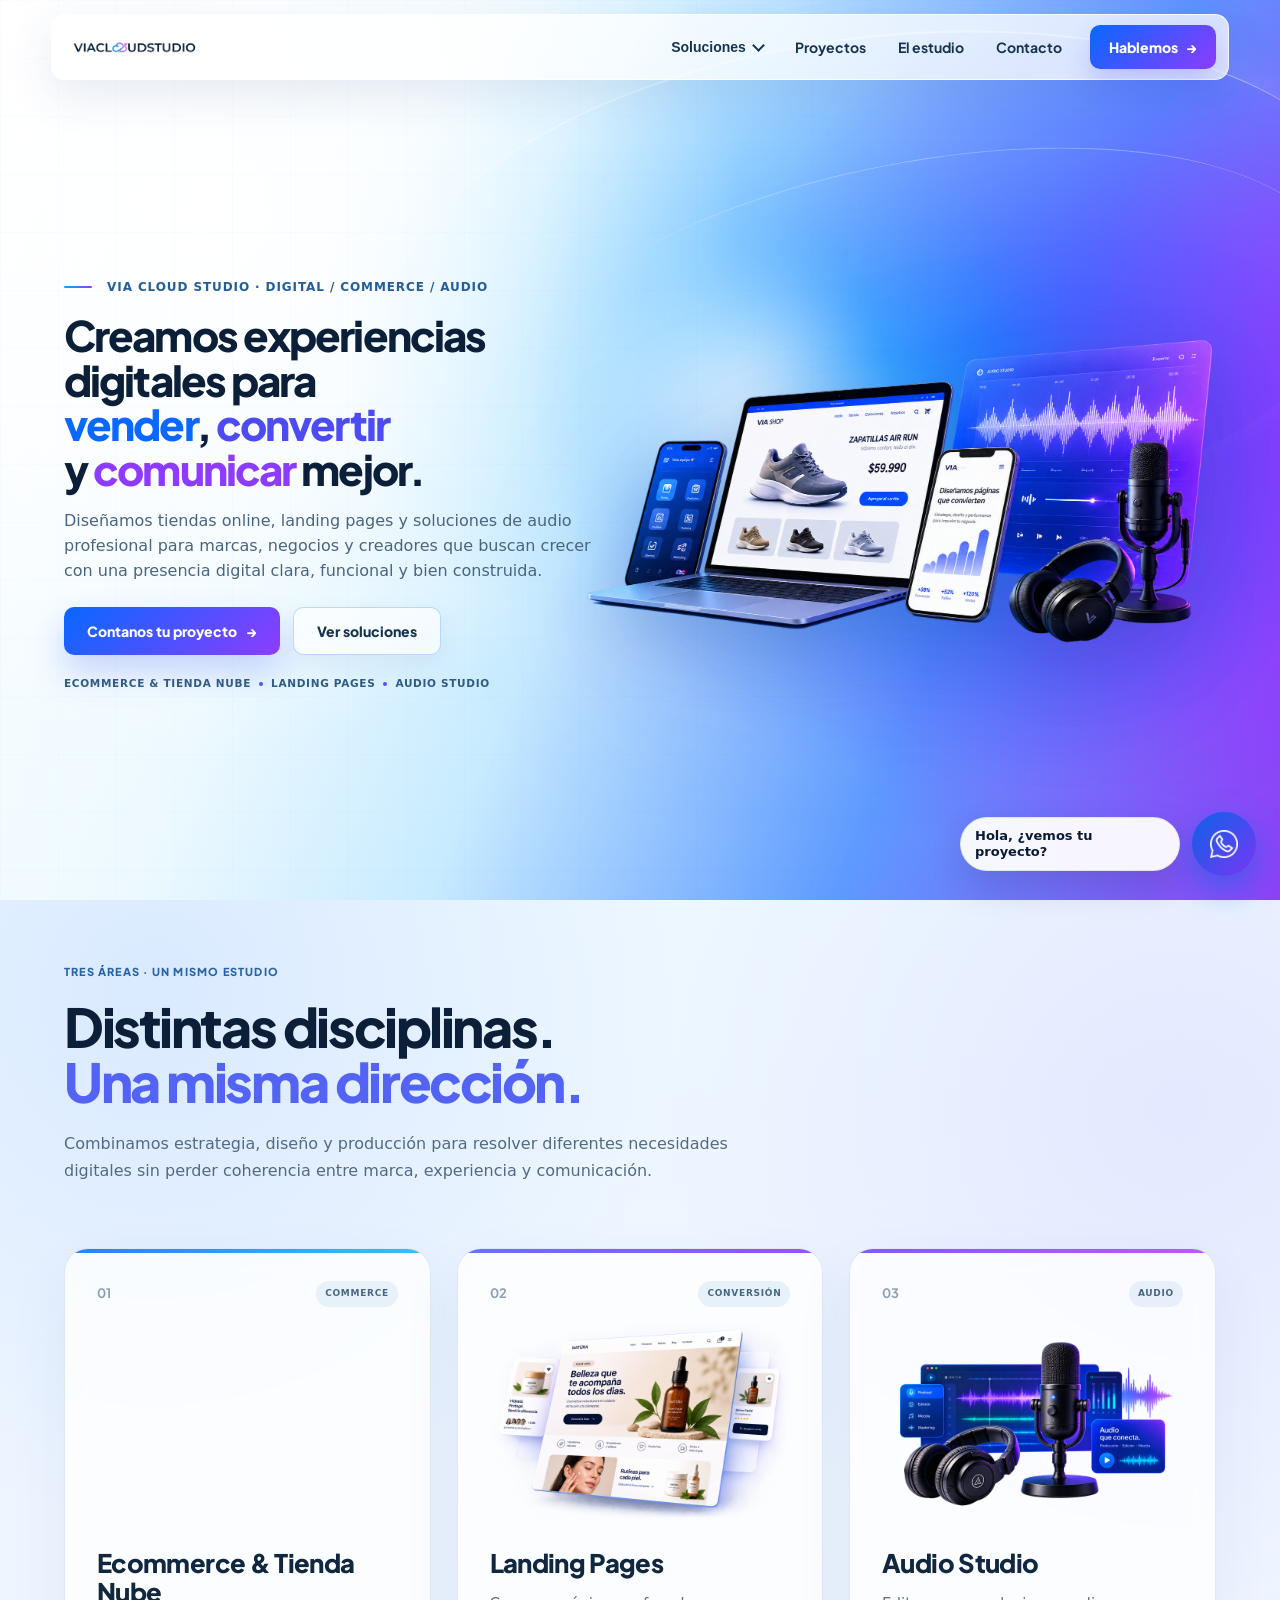
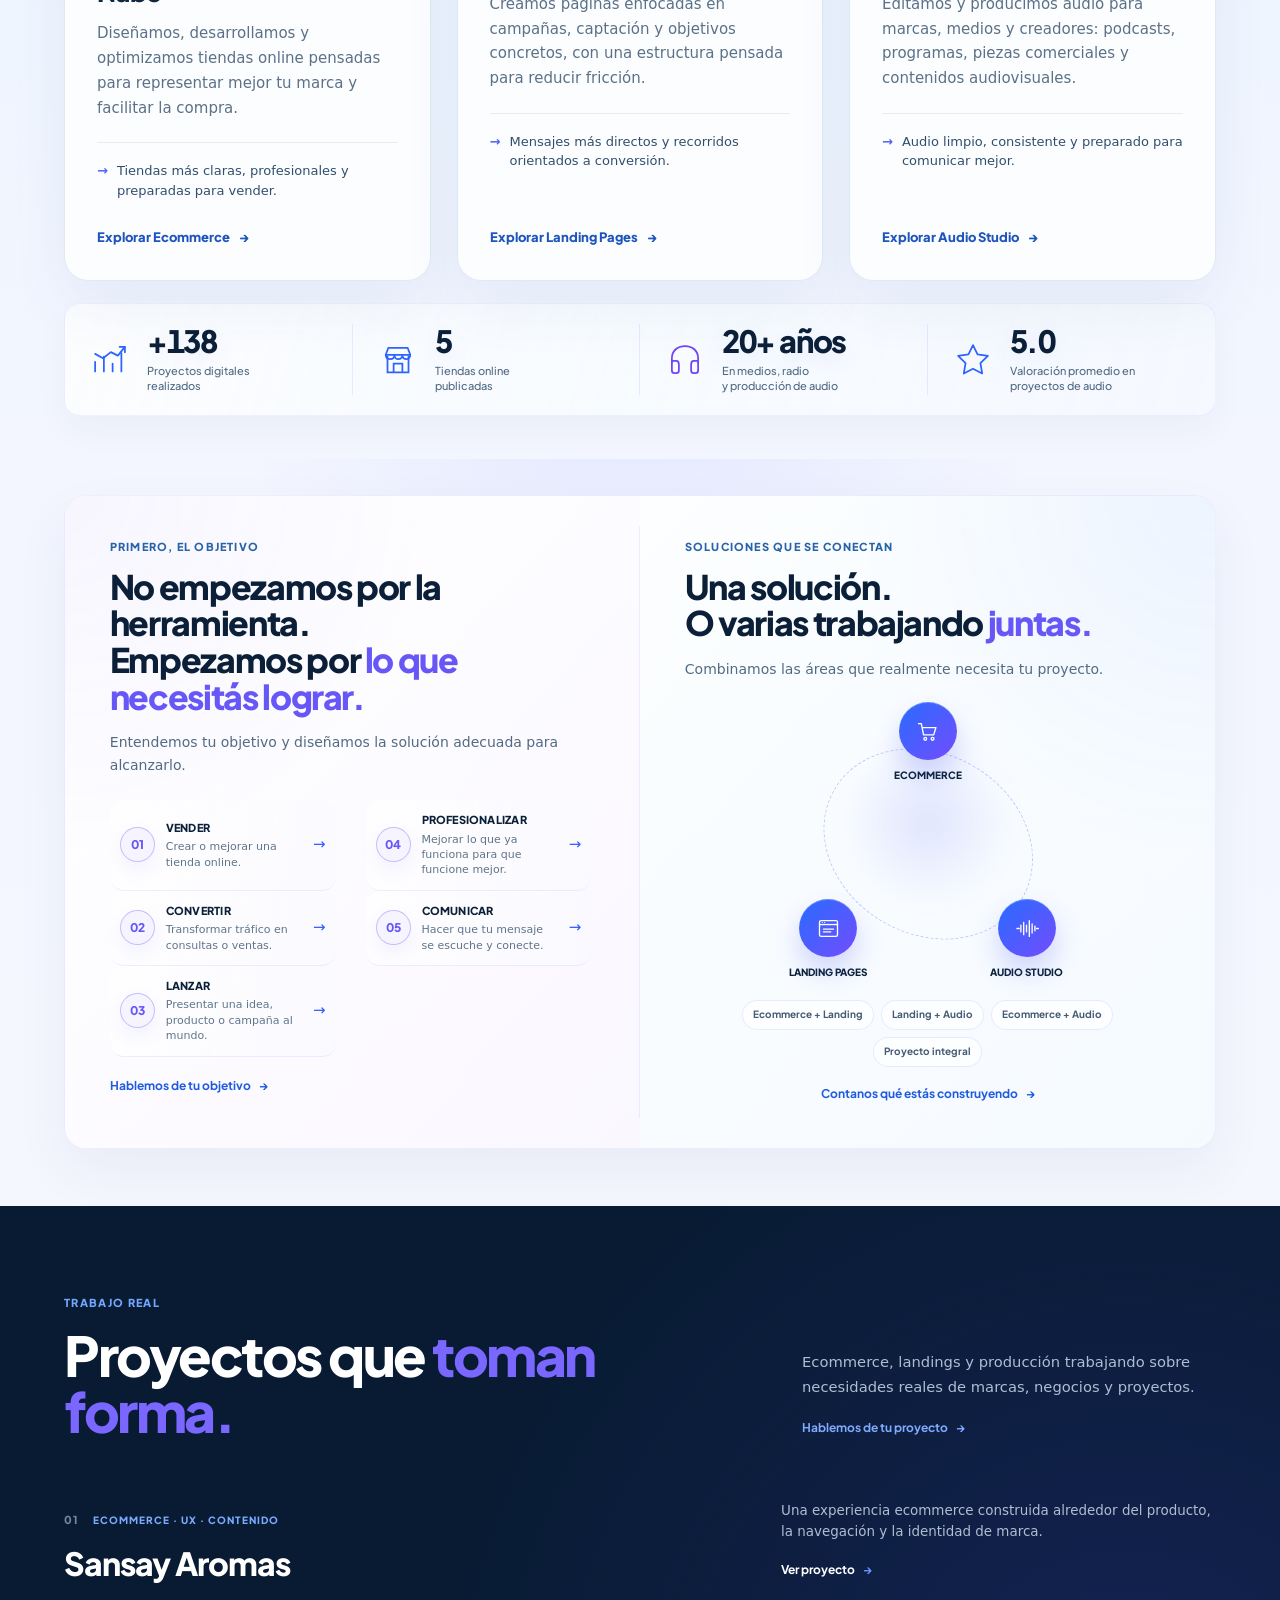
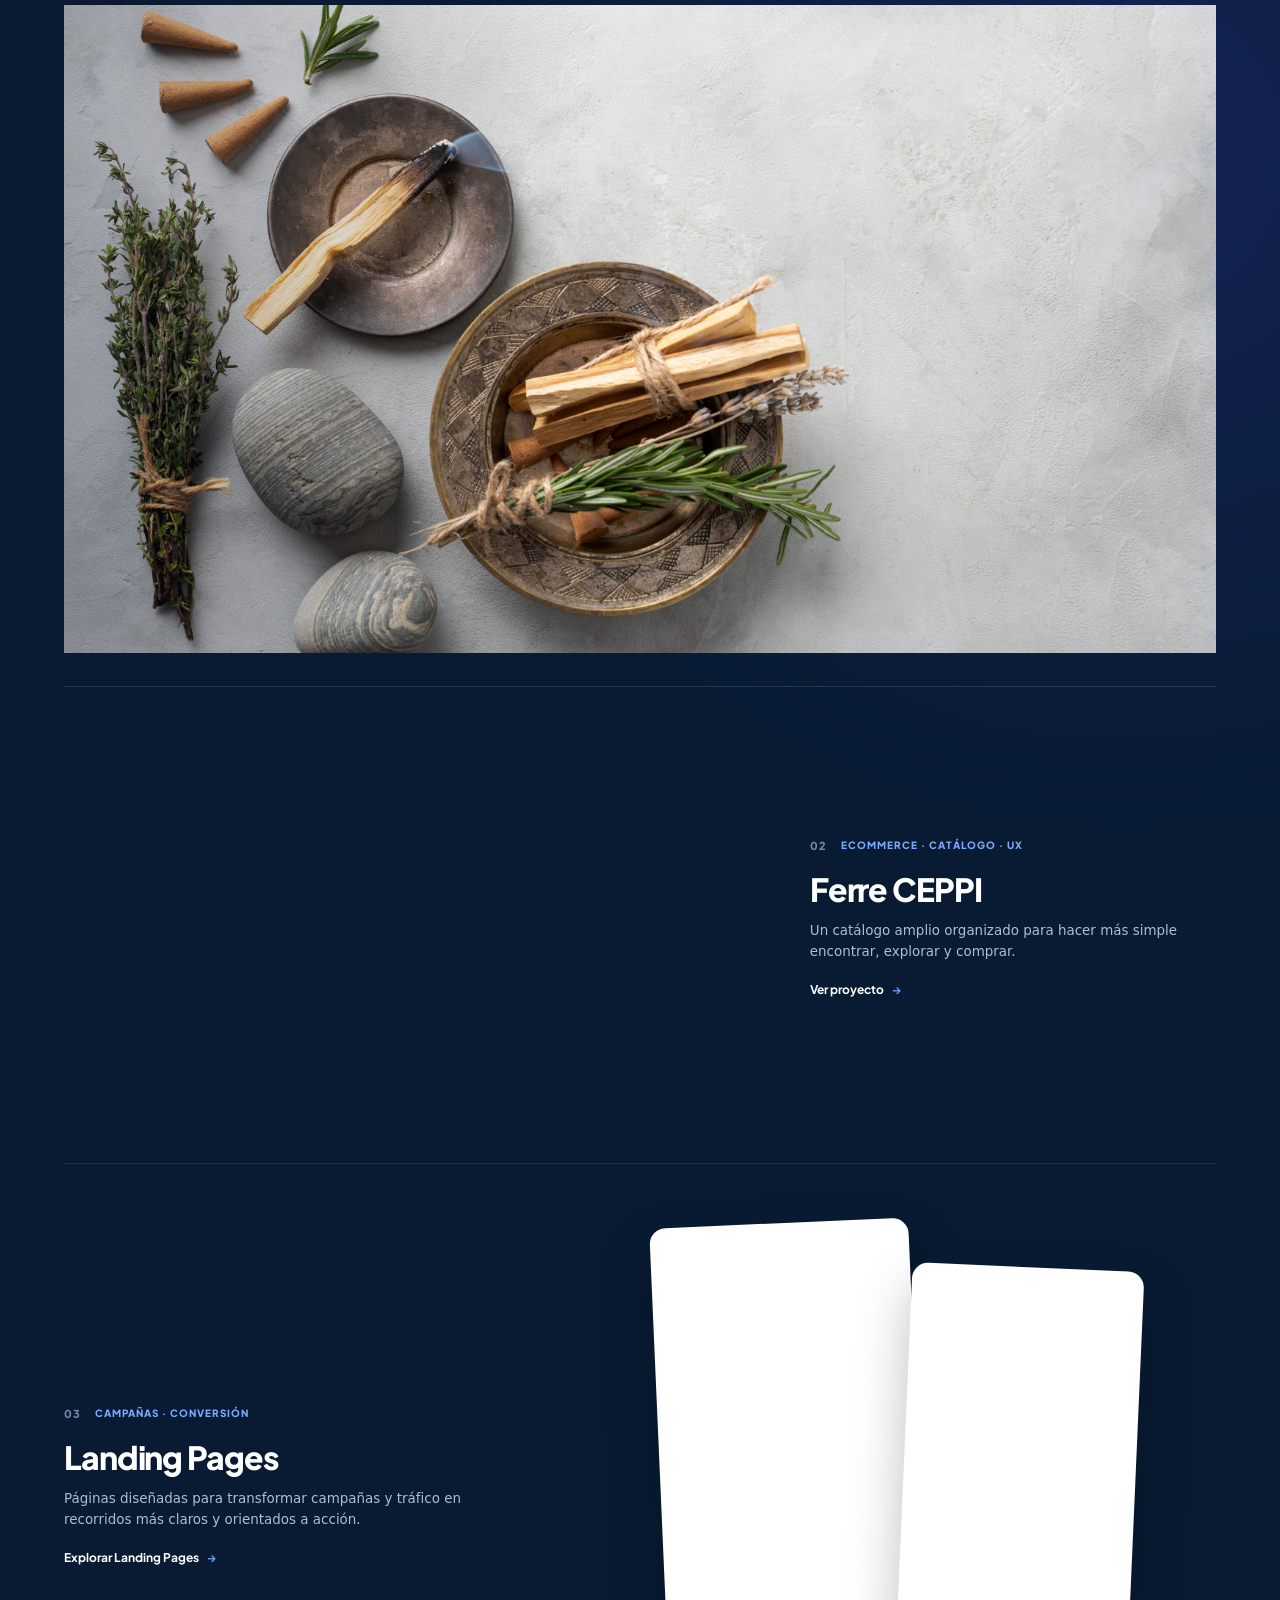
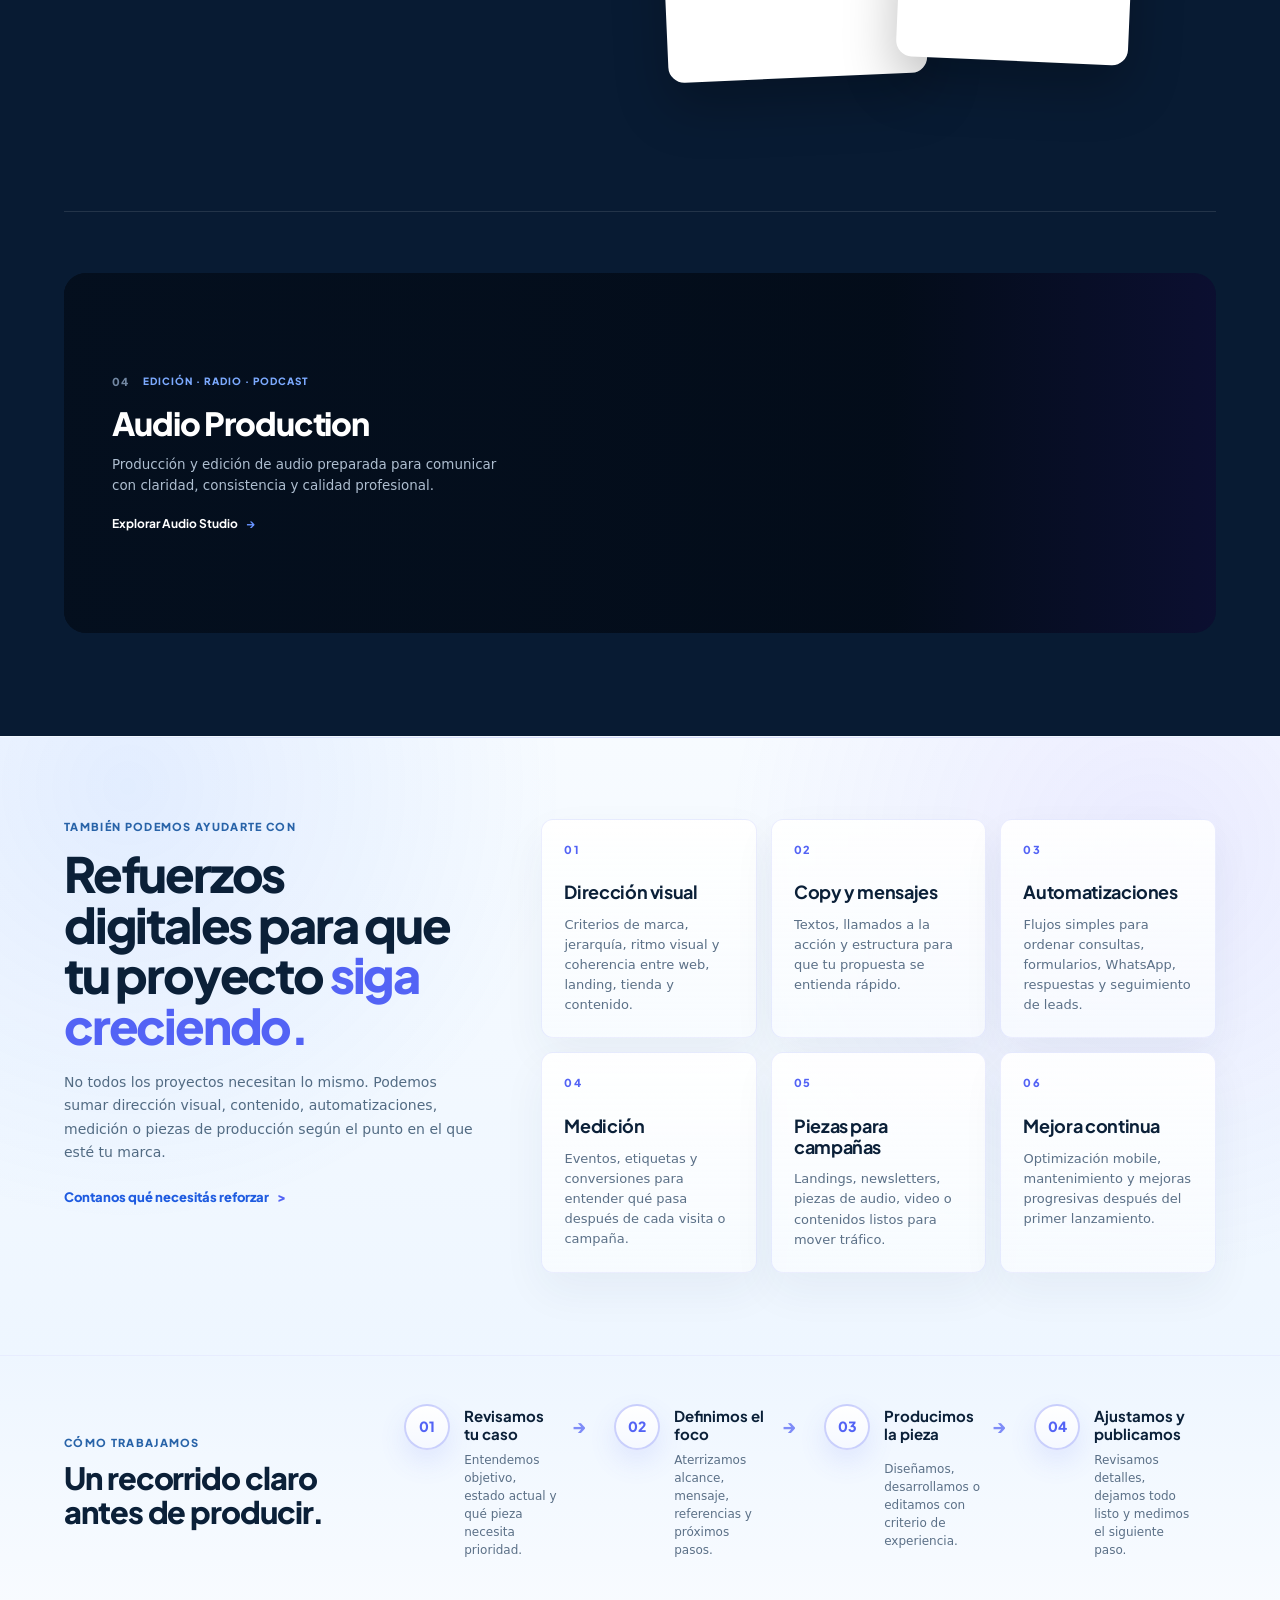
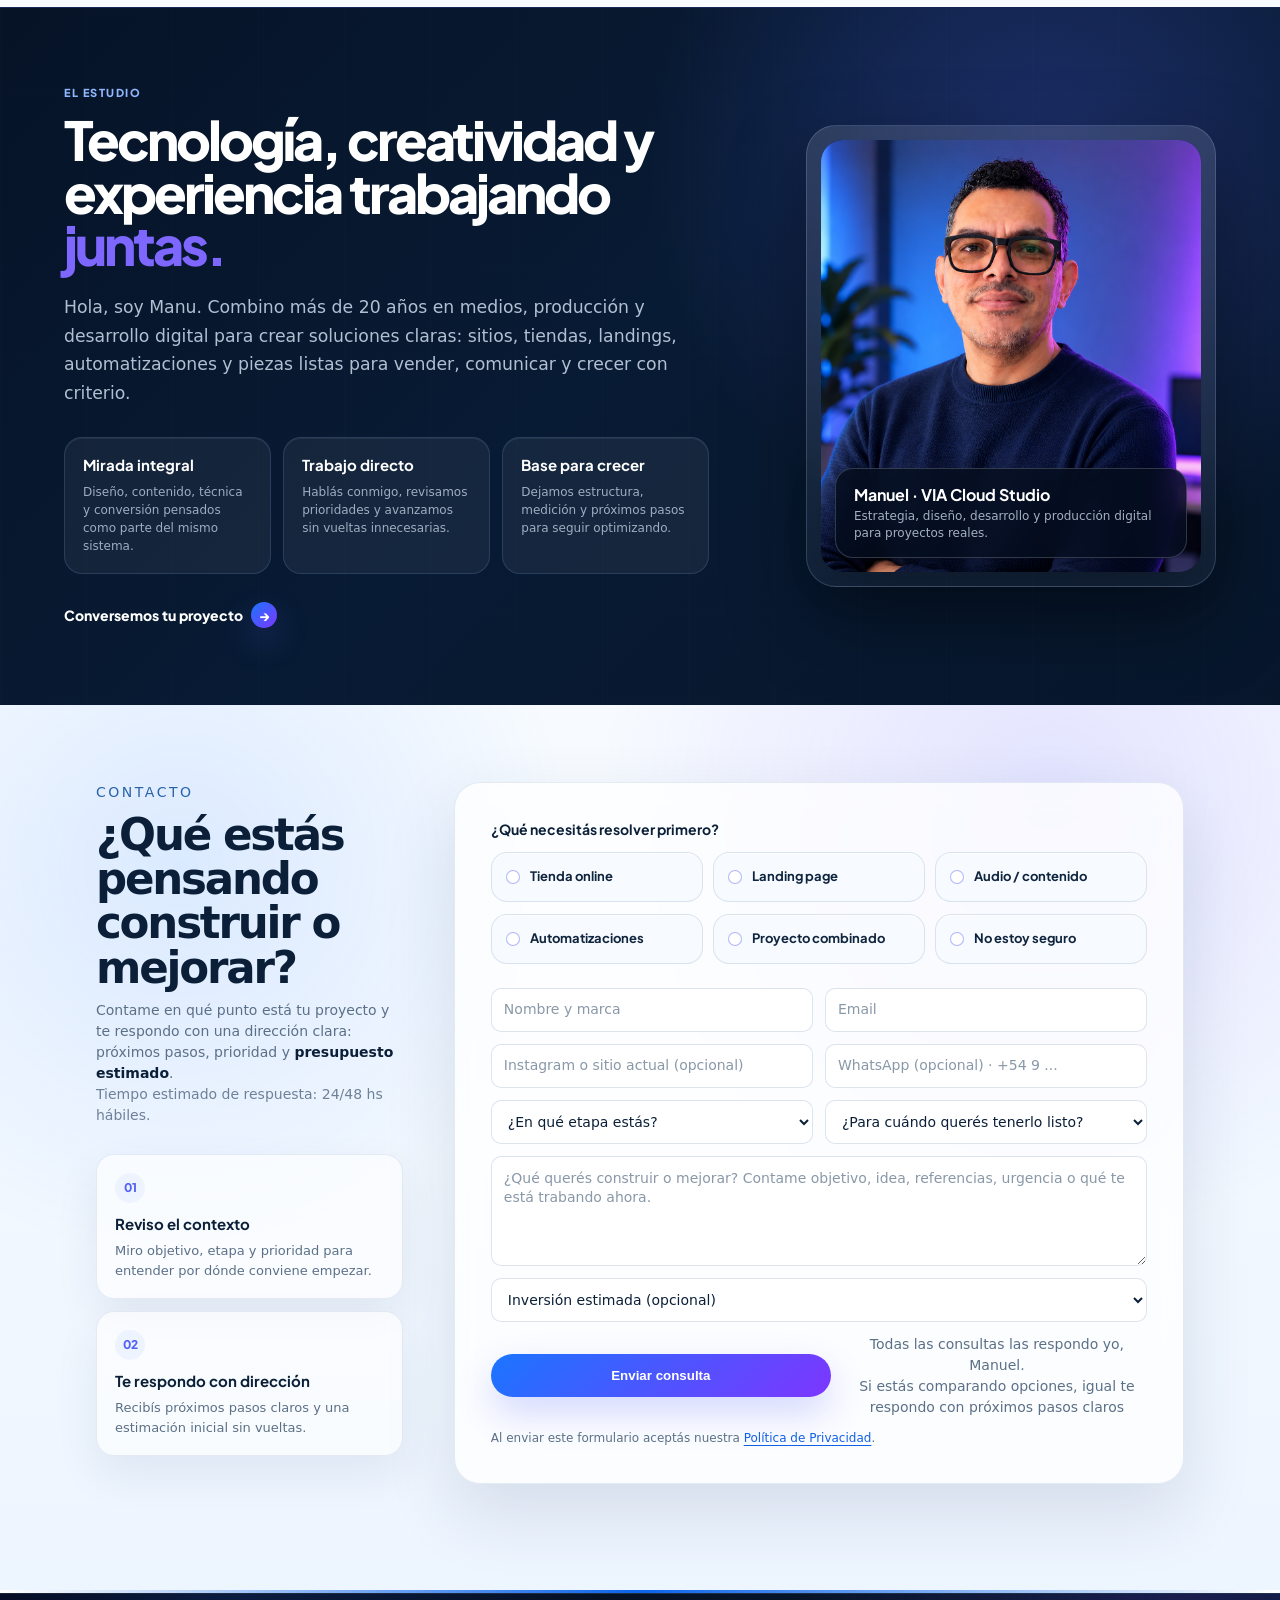
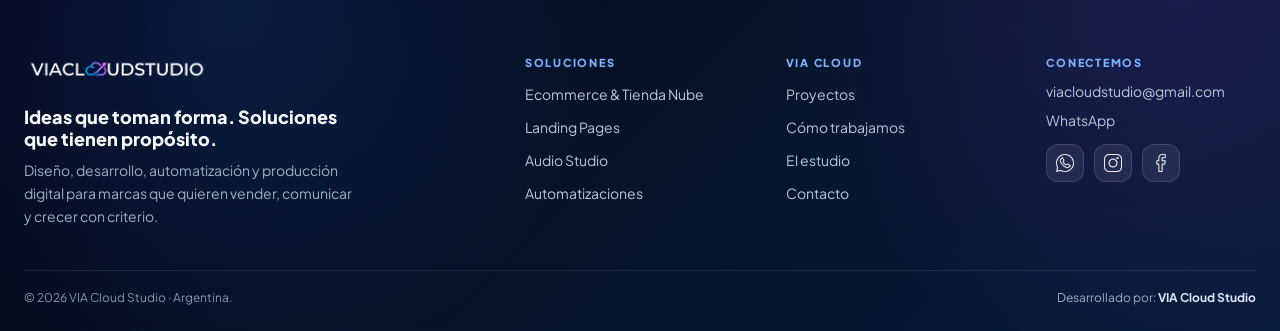
==== commit 4e1d8aaf: "Add home social preview image" ====
--- a/index.html
+++ b/index.html
@@ -16,12 +16,12 @@
 <meta property="og:type" content="website" />
 <meta property="og:title" content="Vía Cloud Studio · Web, ecommerce, landing pages y audio" />
 <meta property="og:description" content="Diseño, desarrollo, automatización y producción digital para marcas que quieren vender, comunicar y crecer con una presencia online clara y bien construida." />
-<meta property="og:image" content="https://www.viacloudstudio.com/hero-mobile-mcmdigital.png" />
+<meta property="og:image" content="https://www.viacloudstudio.com/assets-v2/og-home-viacloudstudio.png" />
 
 <meta name="twitter:card" content="summary_large_image" />
 <meta name="twitter:title" content="Vía Cloud Studio · Web, ecommerce, landing pages y audio" />
 <meta name="twitter:description" content="Diseño, desarrollo, automatización y producción digital para marcas que quieren vender, comunicar y crecer con una presencia online clara y bien construida." />
-<meta name="twitter:image" content="https://www.viacloudstudio.com/hero-mobile-mcmdigital.png" />
+<meta name="twitter:image" content="https://www.viacloudstudio.com/assets-v2/og-home-viacloudstudio.png" />
 <link rel="preload" as="image" href="/hero-mobile-mcmdigital.png" fetchpriority="high" />
 
 <meta name="facebook-domain-verification" content="u8j1ch87vy74yb23zjmipdanqiswpn" />
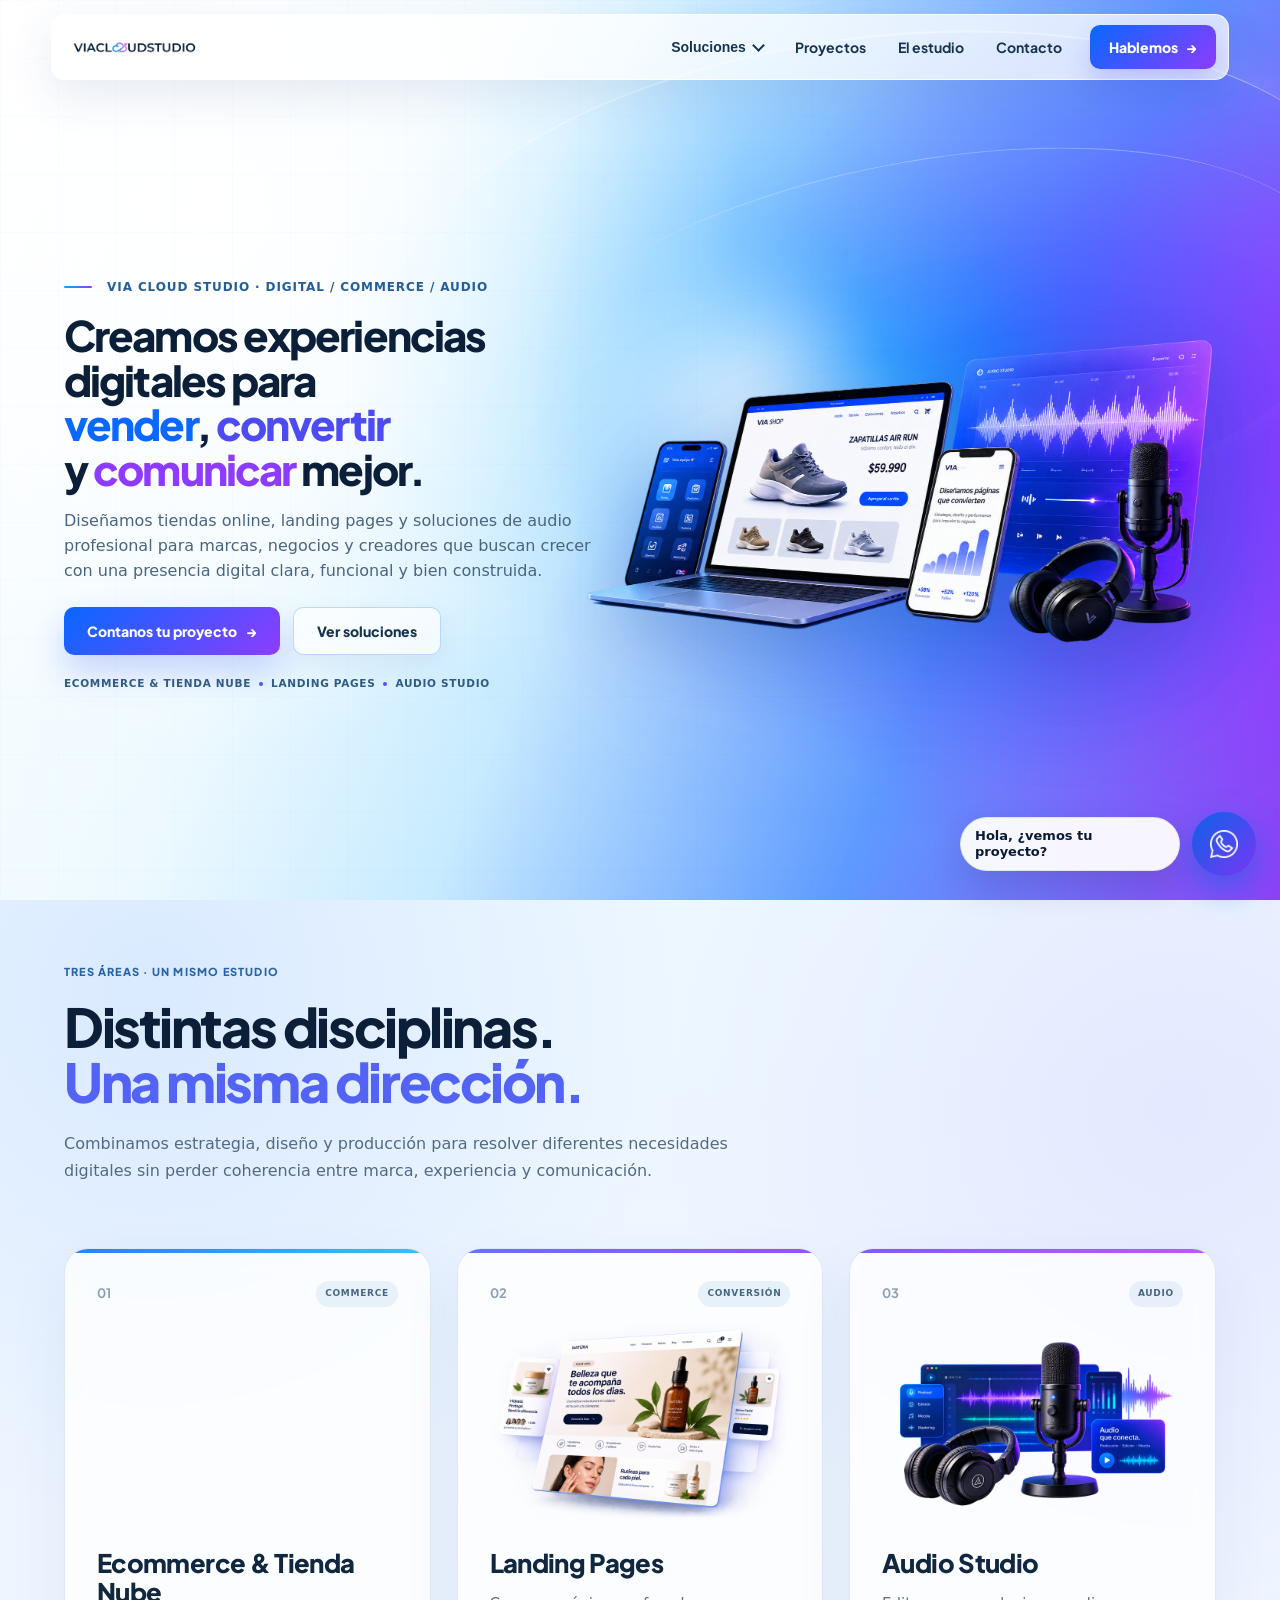
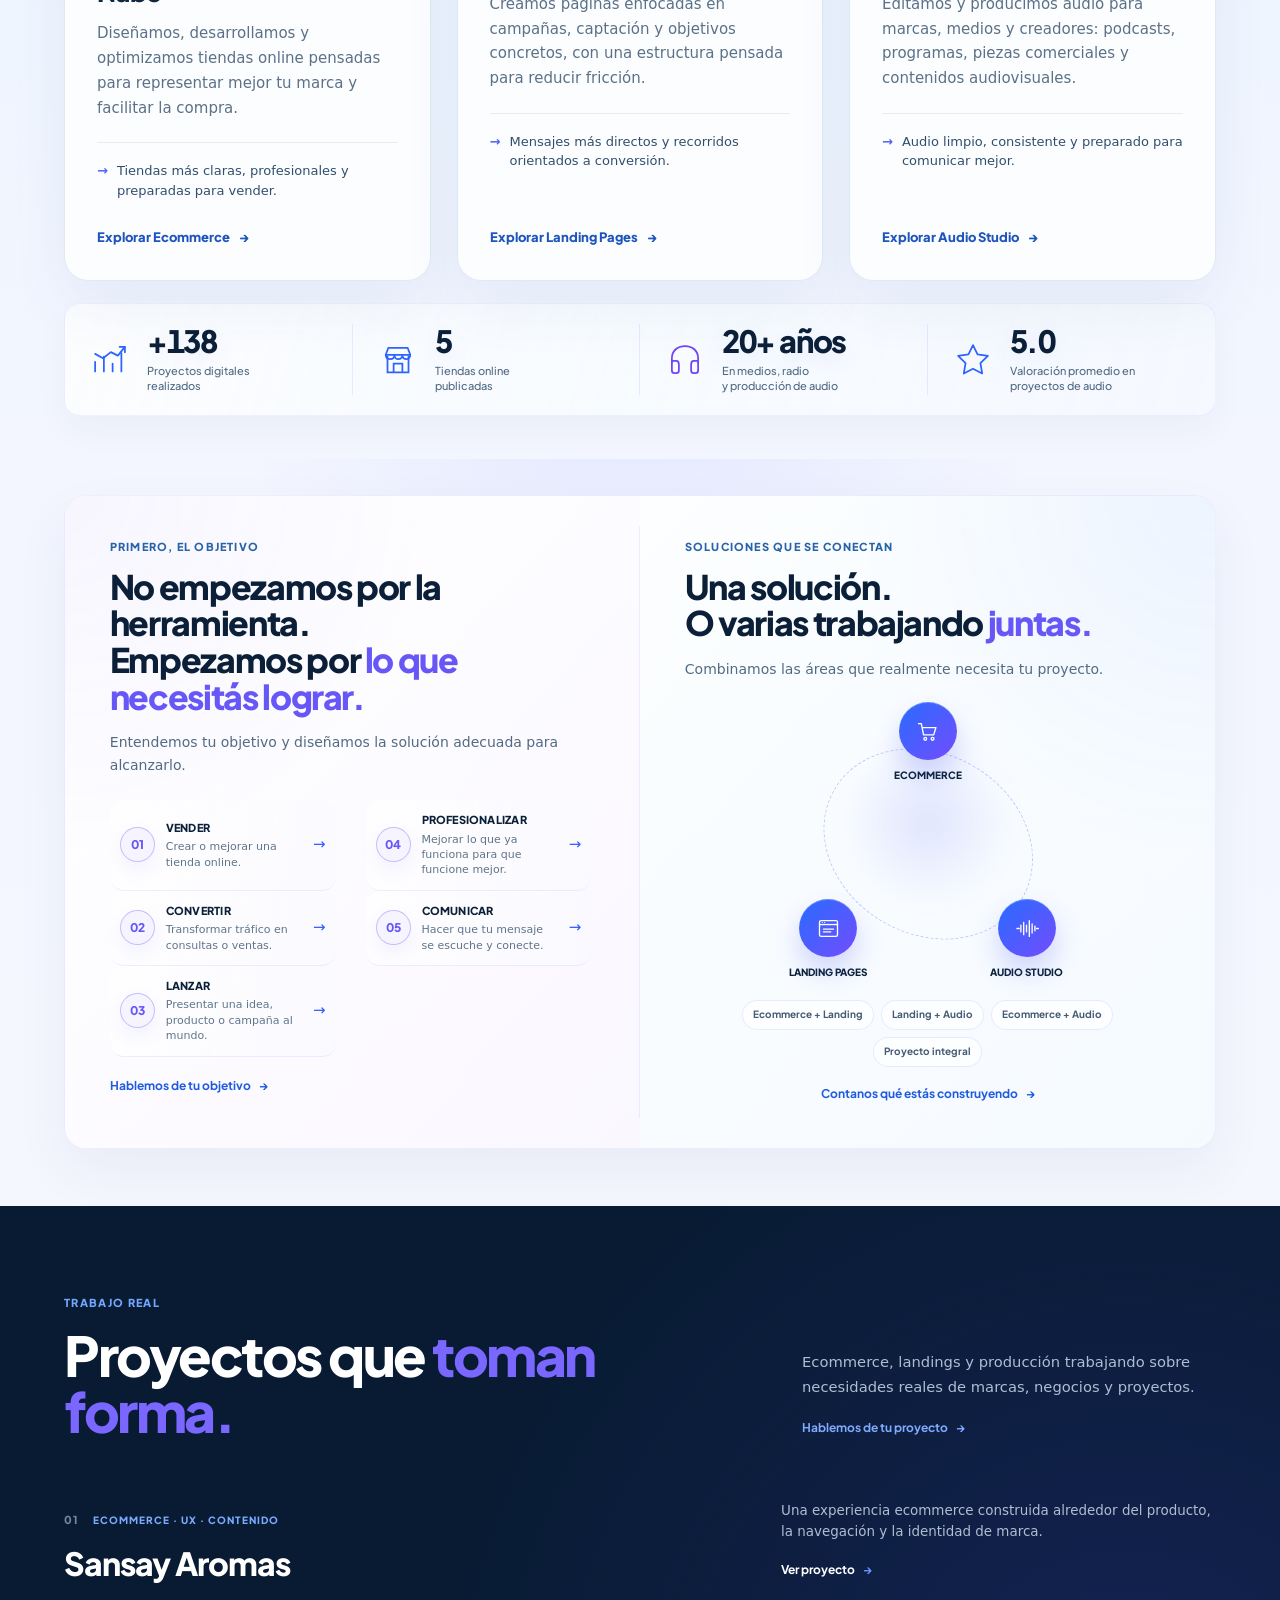
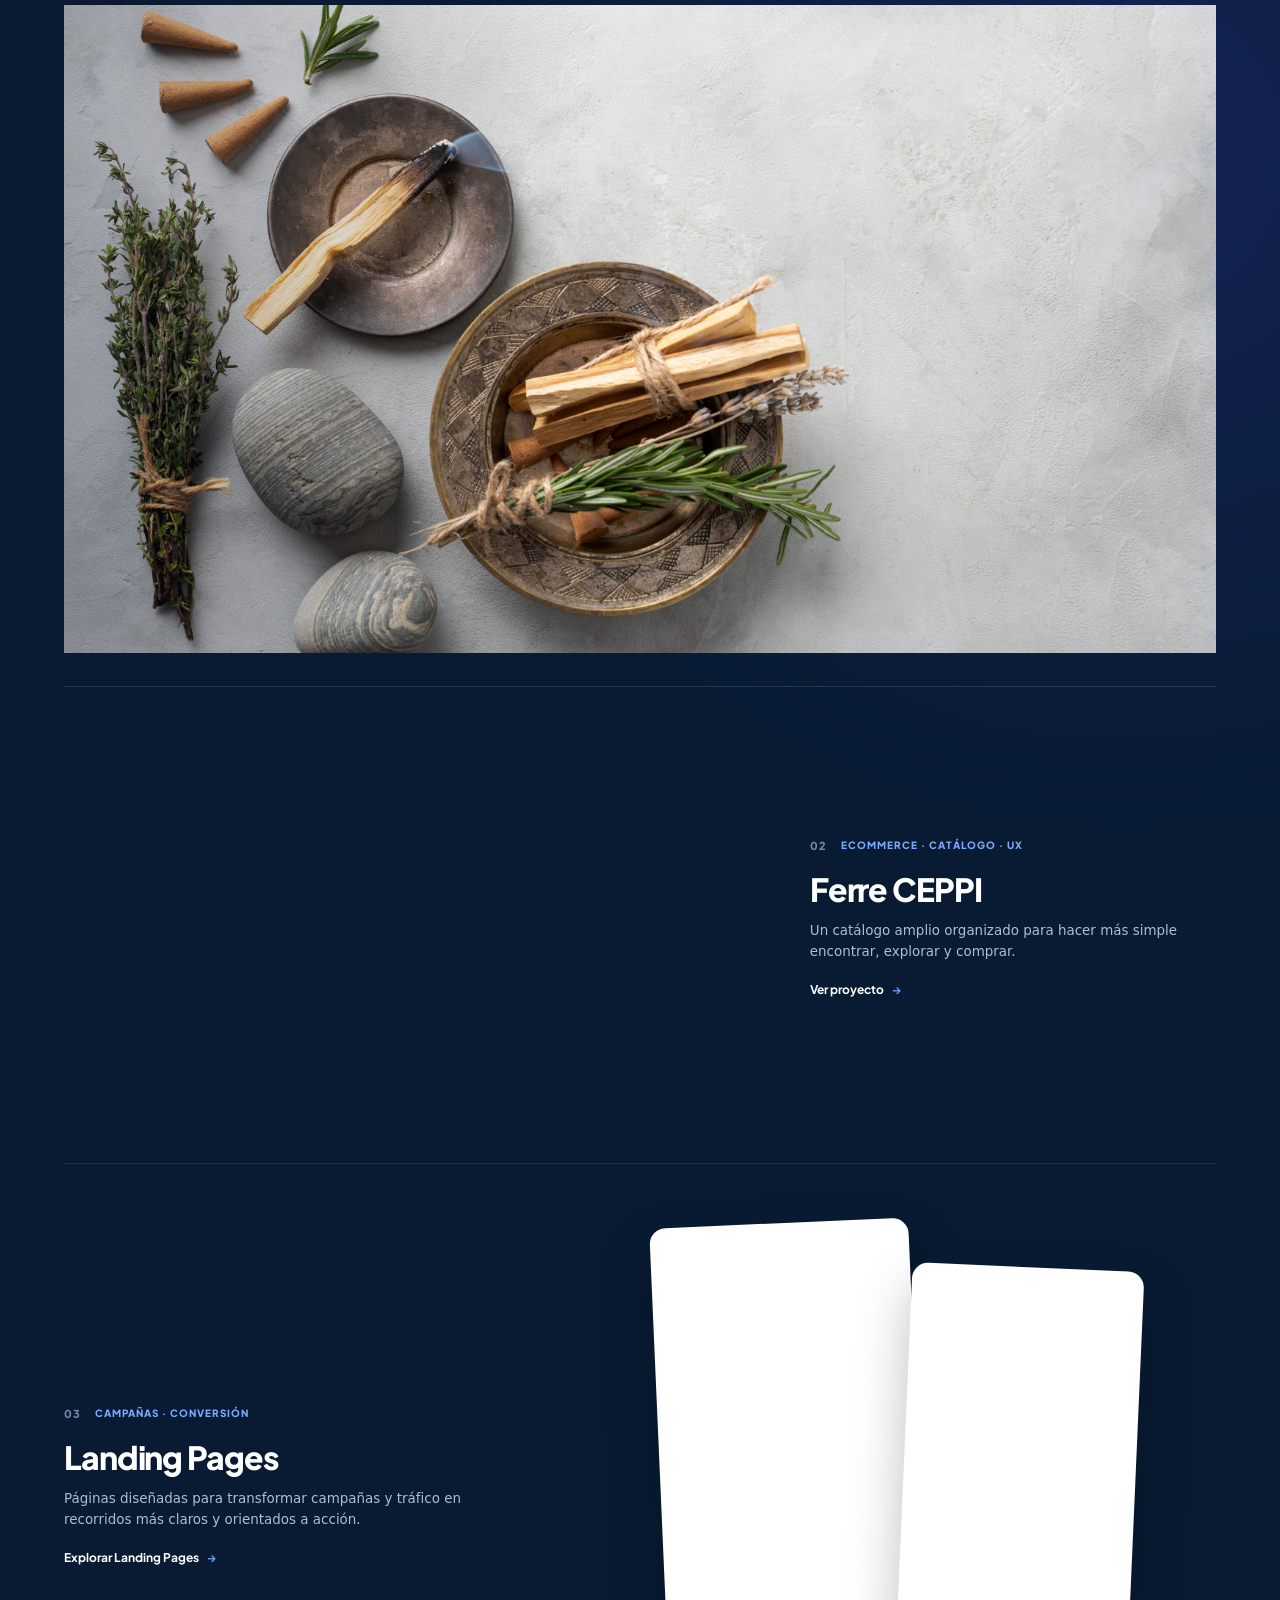
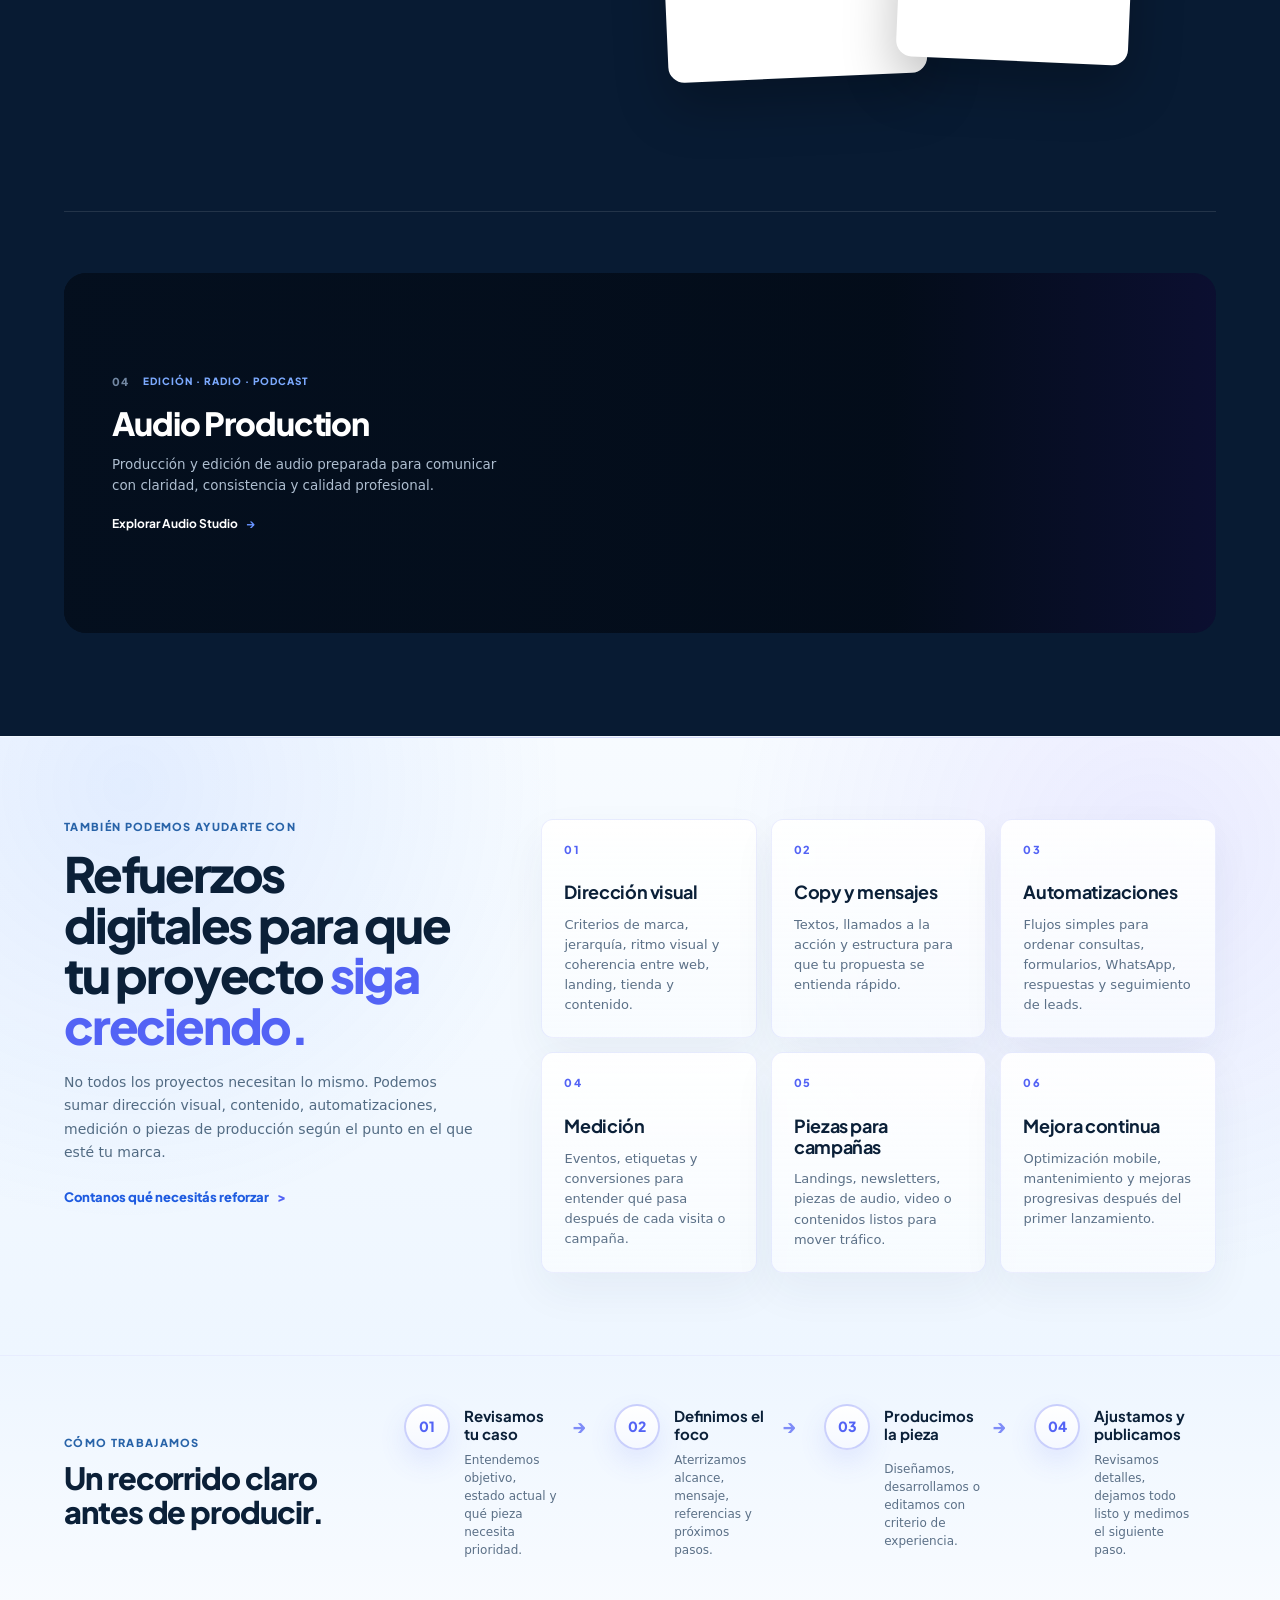
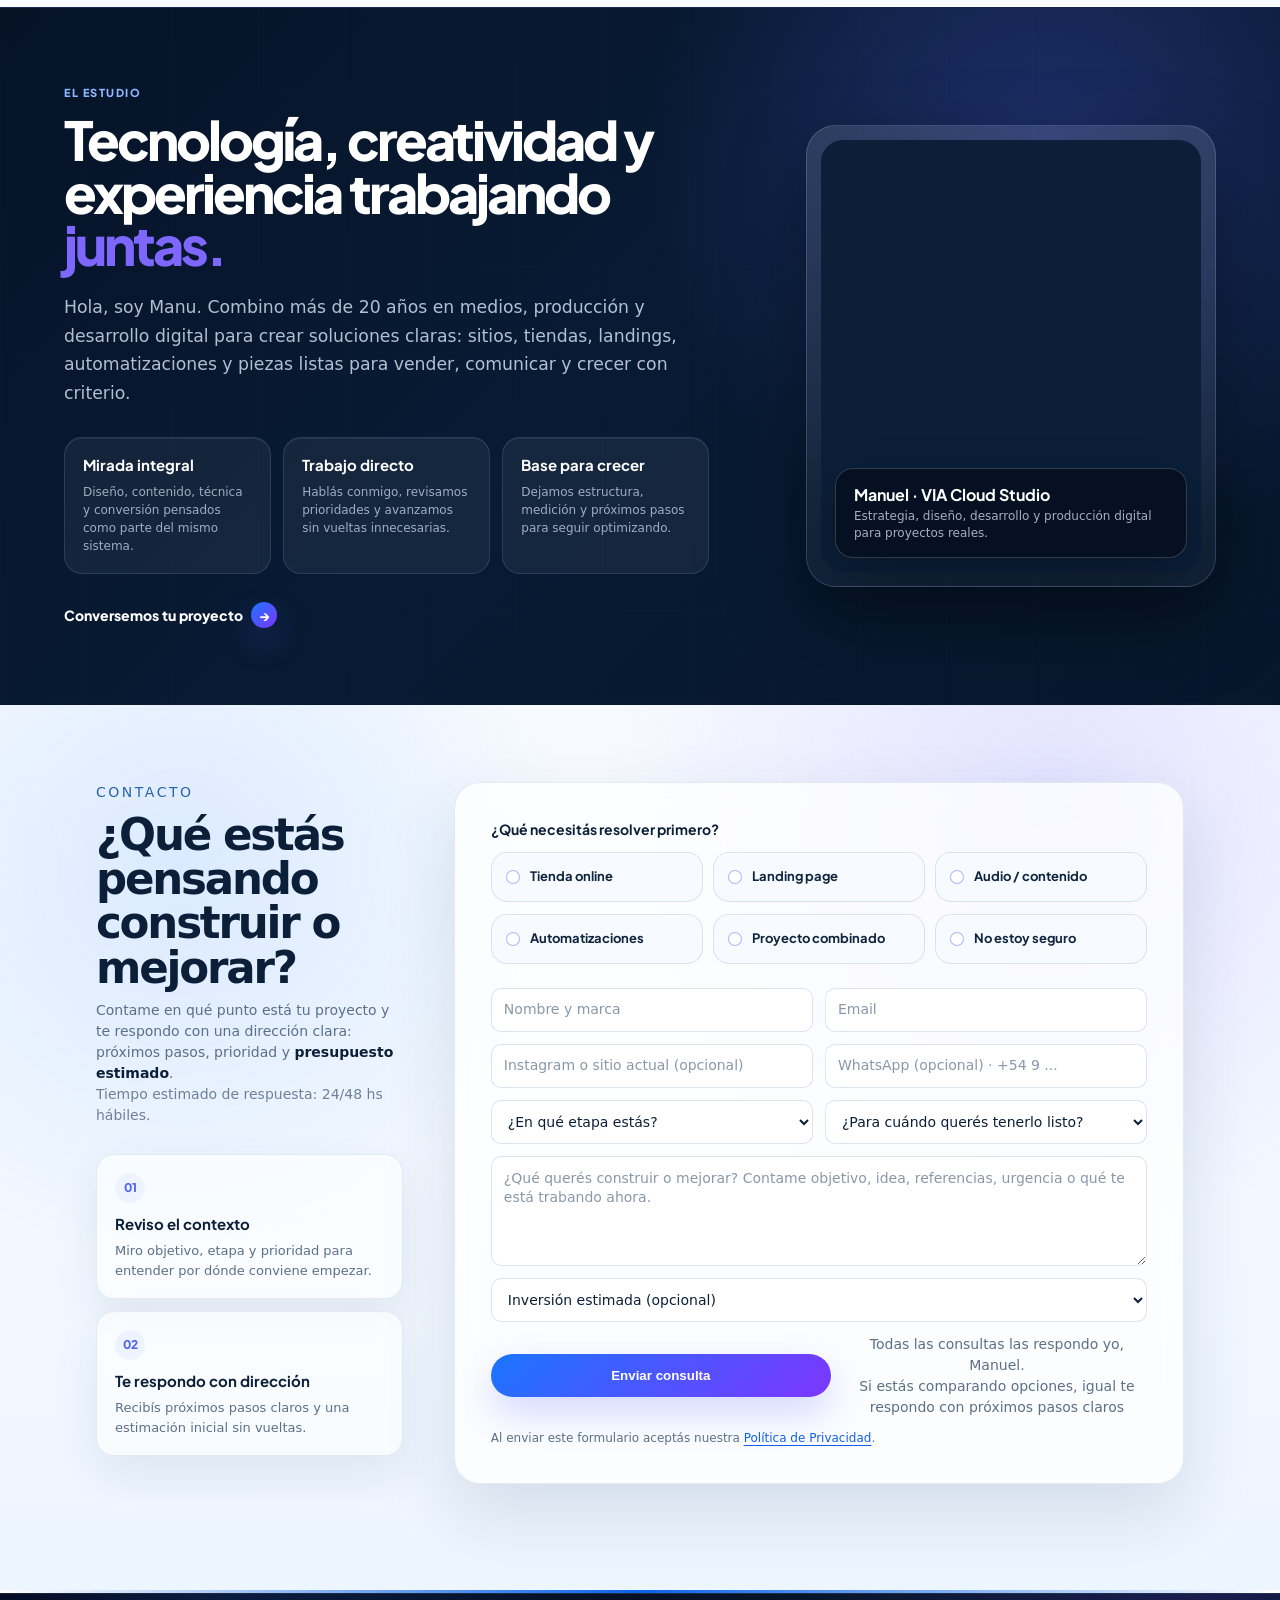
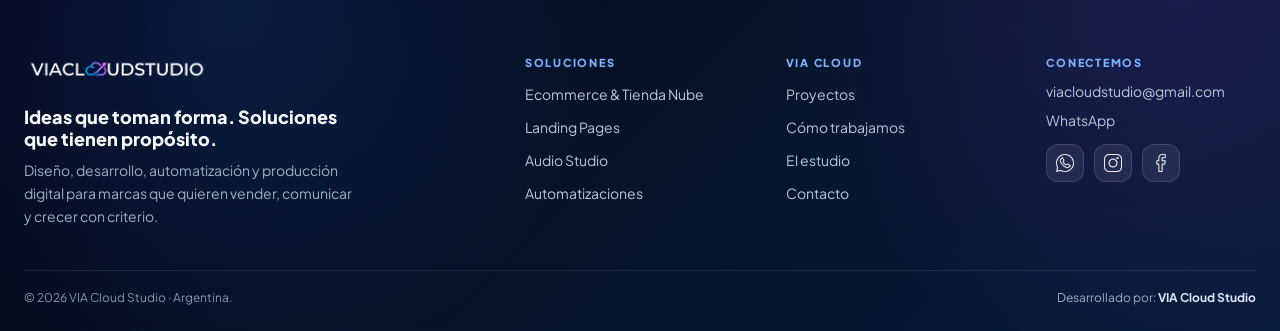
==== commit 222529d5: "Use square home social preview image" ====
--- a/index.html
+++ b/index.html
@@ -16,12 +16,17 @@
 <meta property="og:type" content="website" />
 <meta property="og:title" content="Vía Cloud Studio · Web, ecommerce, landing pages y audio" />
 <meta property="og:description" content="Diseño, desarrollo, automatización y producción digital para marcas que quieren vender, comunicar y crecer con una presencia online clara y bien construida." />
-<meta property="og:image" content="https://www.viacloudstudio.com/assets-v2/og-home-viacloudstudio.png" />
+<meta property="og:image" content="https://www.viacloudstudio.com/assets-v2/og-home-viacloudstudio-square.png" />
+<meta property="og:image:secure_url" content="https://www.viacloudstudio.com/assets-v2/og-home-viacloudstudio-square.png" />
+<meta property="og:image:type" content="image/png" />
+<meta property="og:image:width" content="1200" />
+<meta property="og:image:height" content="1200" />
+<meta property="og:image:alt" content="Vía Cloud Studio - Web, ecommerce y landing pages para crecer" />
 
 <meta name="twitter:card" content="summary_large_image" />
 <meta name="twitter:title" content="Vía Cloud Studio · Web, ecommerce, landing pages y audio" />
 <meta name="twitter:description" content="Diseño, desarrollo, automatización y producción digital para marcas que quieren vender, comunicar y crecer con una presencia online clara y bien construida." />
-<meta name="twitter:image" content="https://www.viacloudstudio.com/assets-v2/og-home-viacloudstudio.png" />
+<meta name="twitter:image" content="https://www.viacloudstudio.com/assets-v2/og-home-viacloudstudio-square.png" />
 <link rel="preload" as="image" href="/hero-mobile-mcmdigital.png" fetchpriority="high" />
 
 <meta name="facebook-domain-verification" content="u8j1ch87vy74yb23zjmipdanqiswpn" />
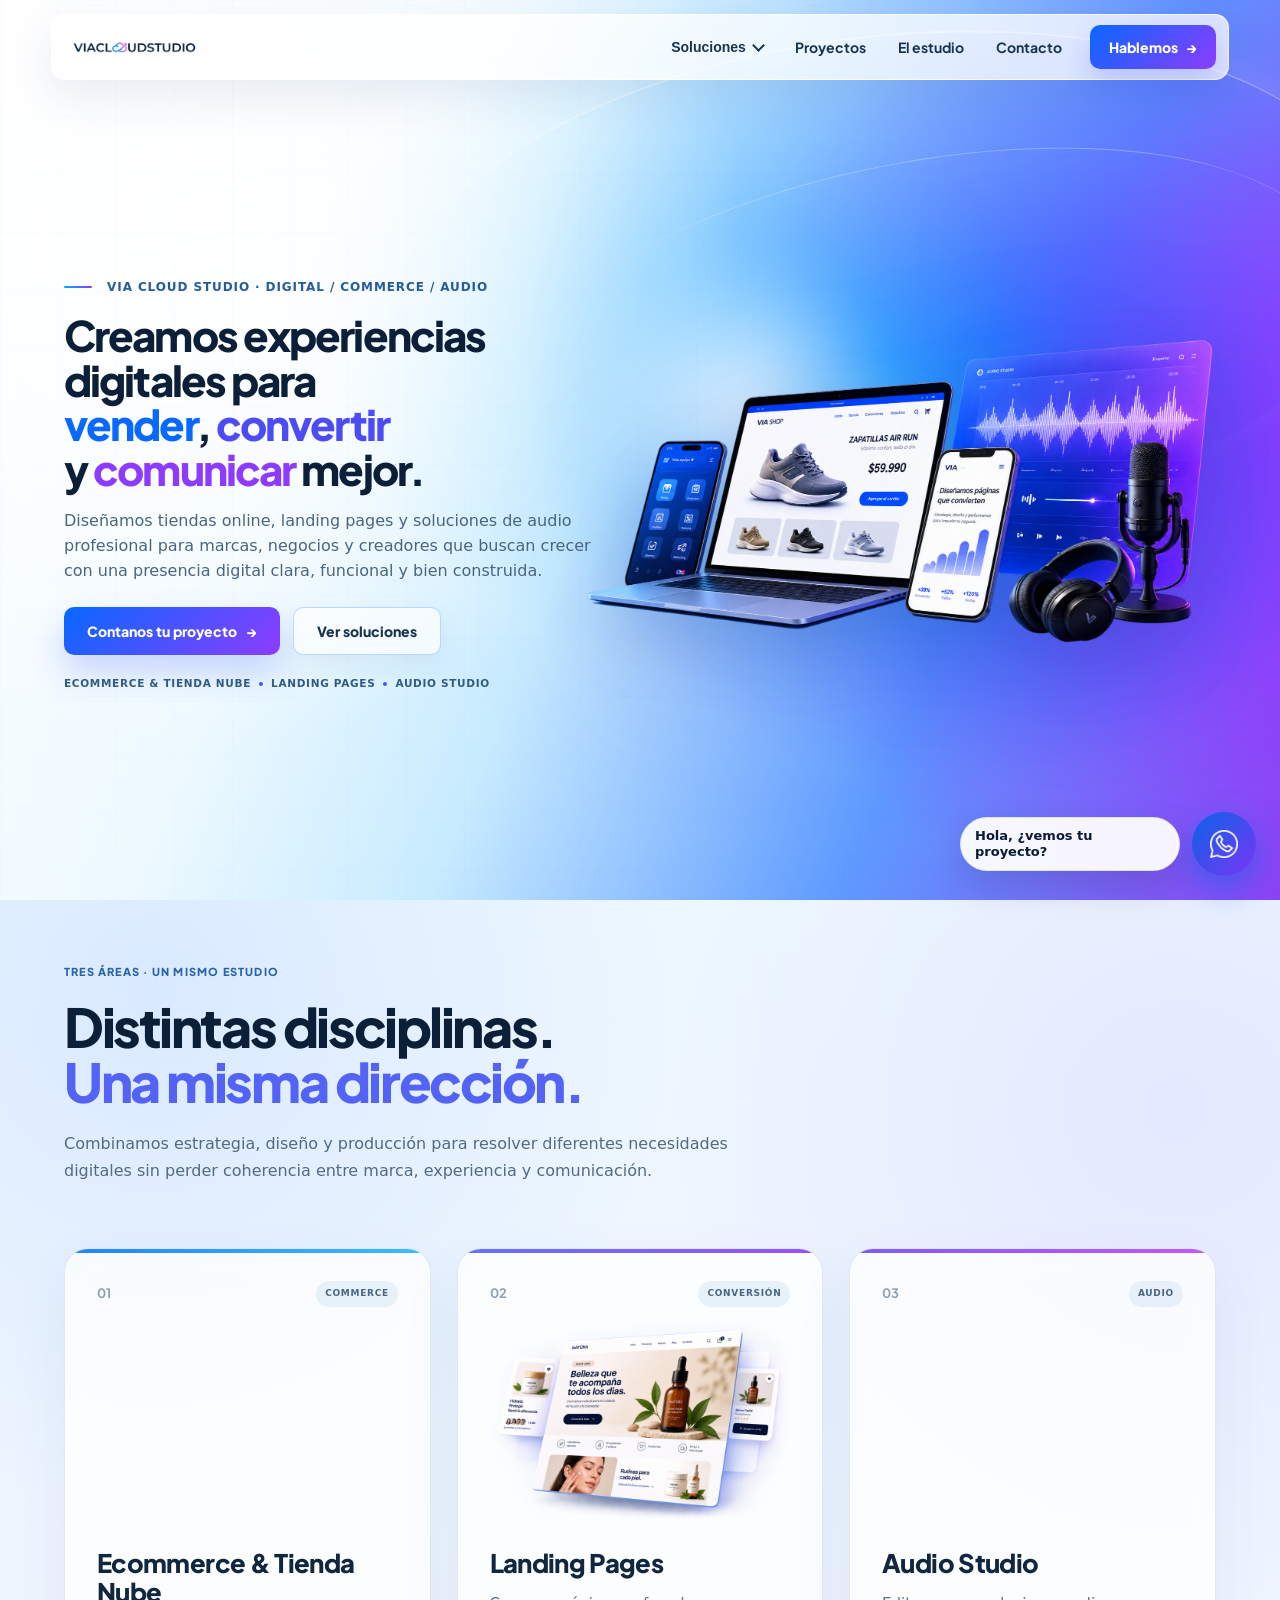
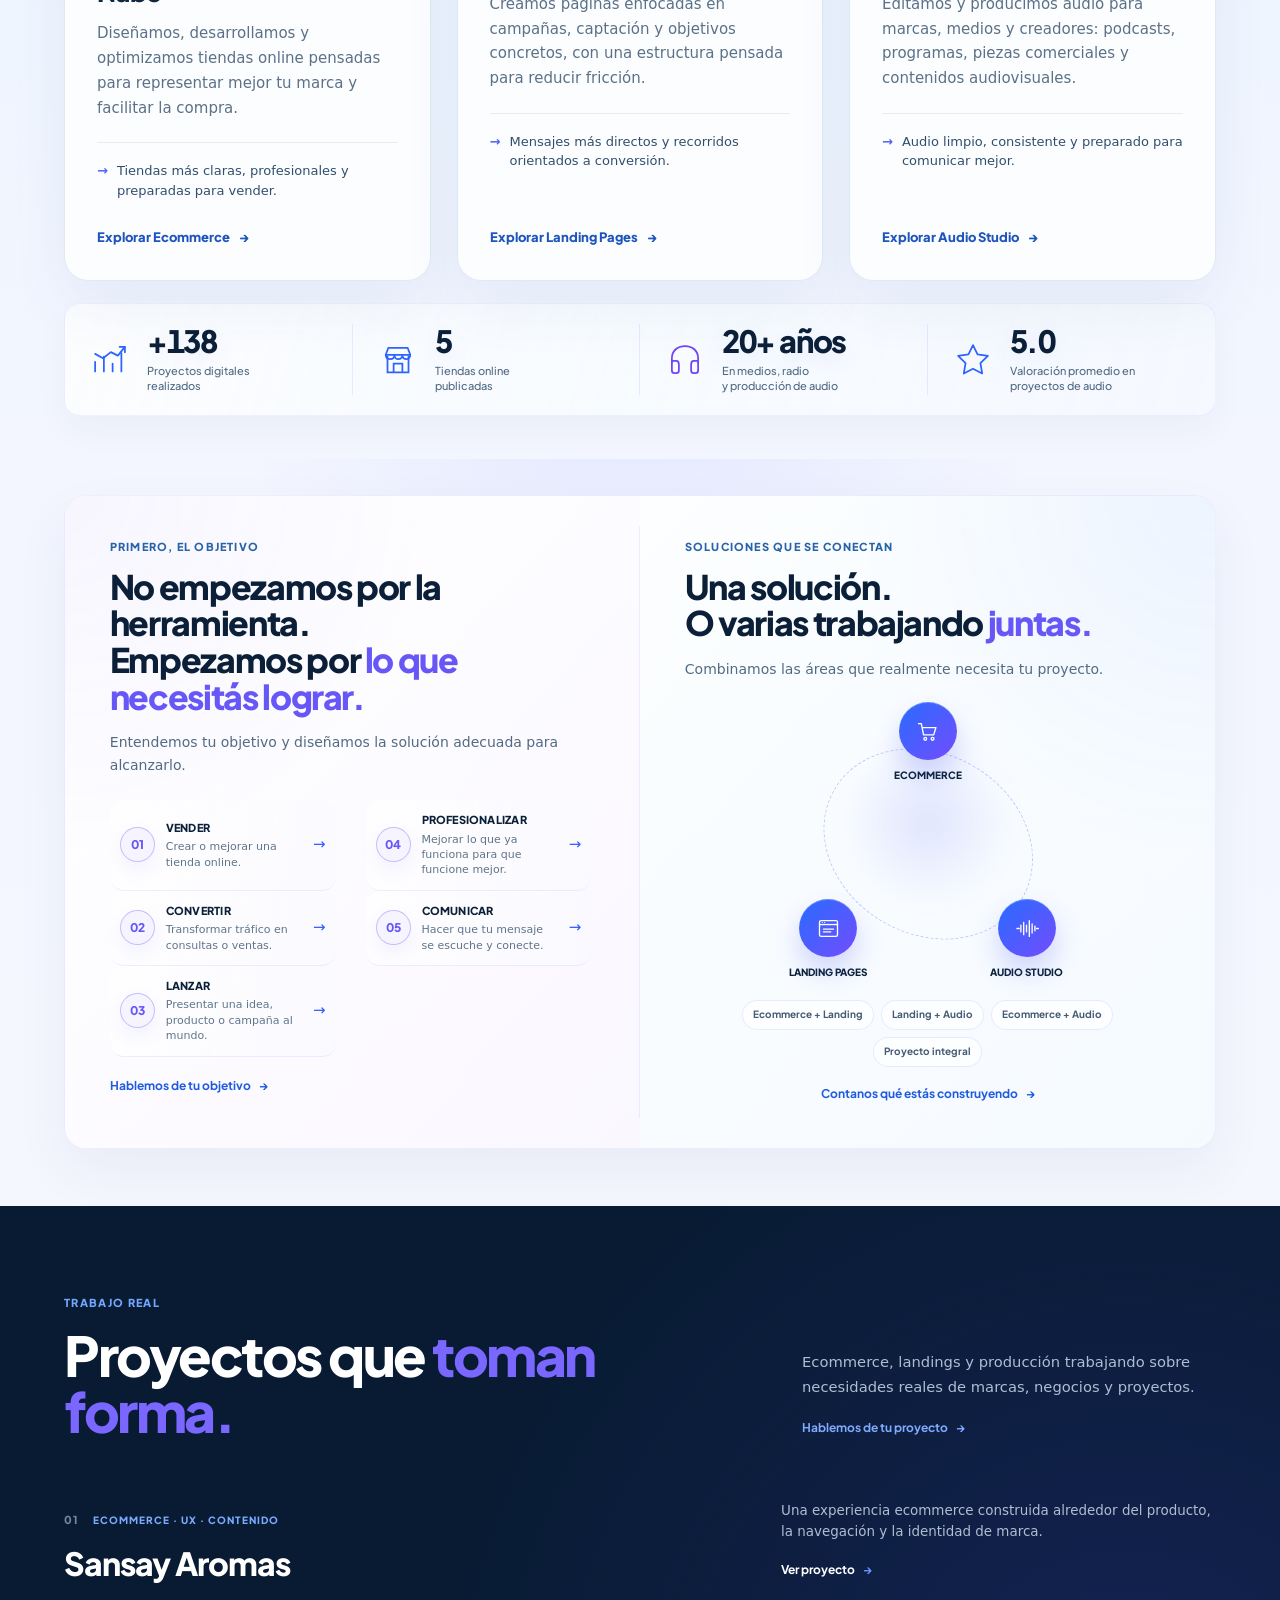
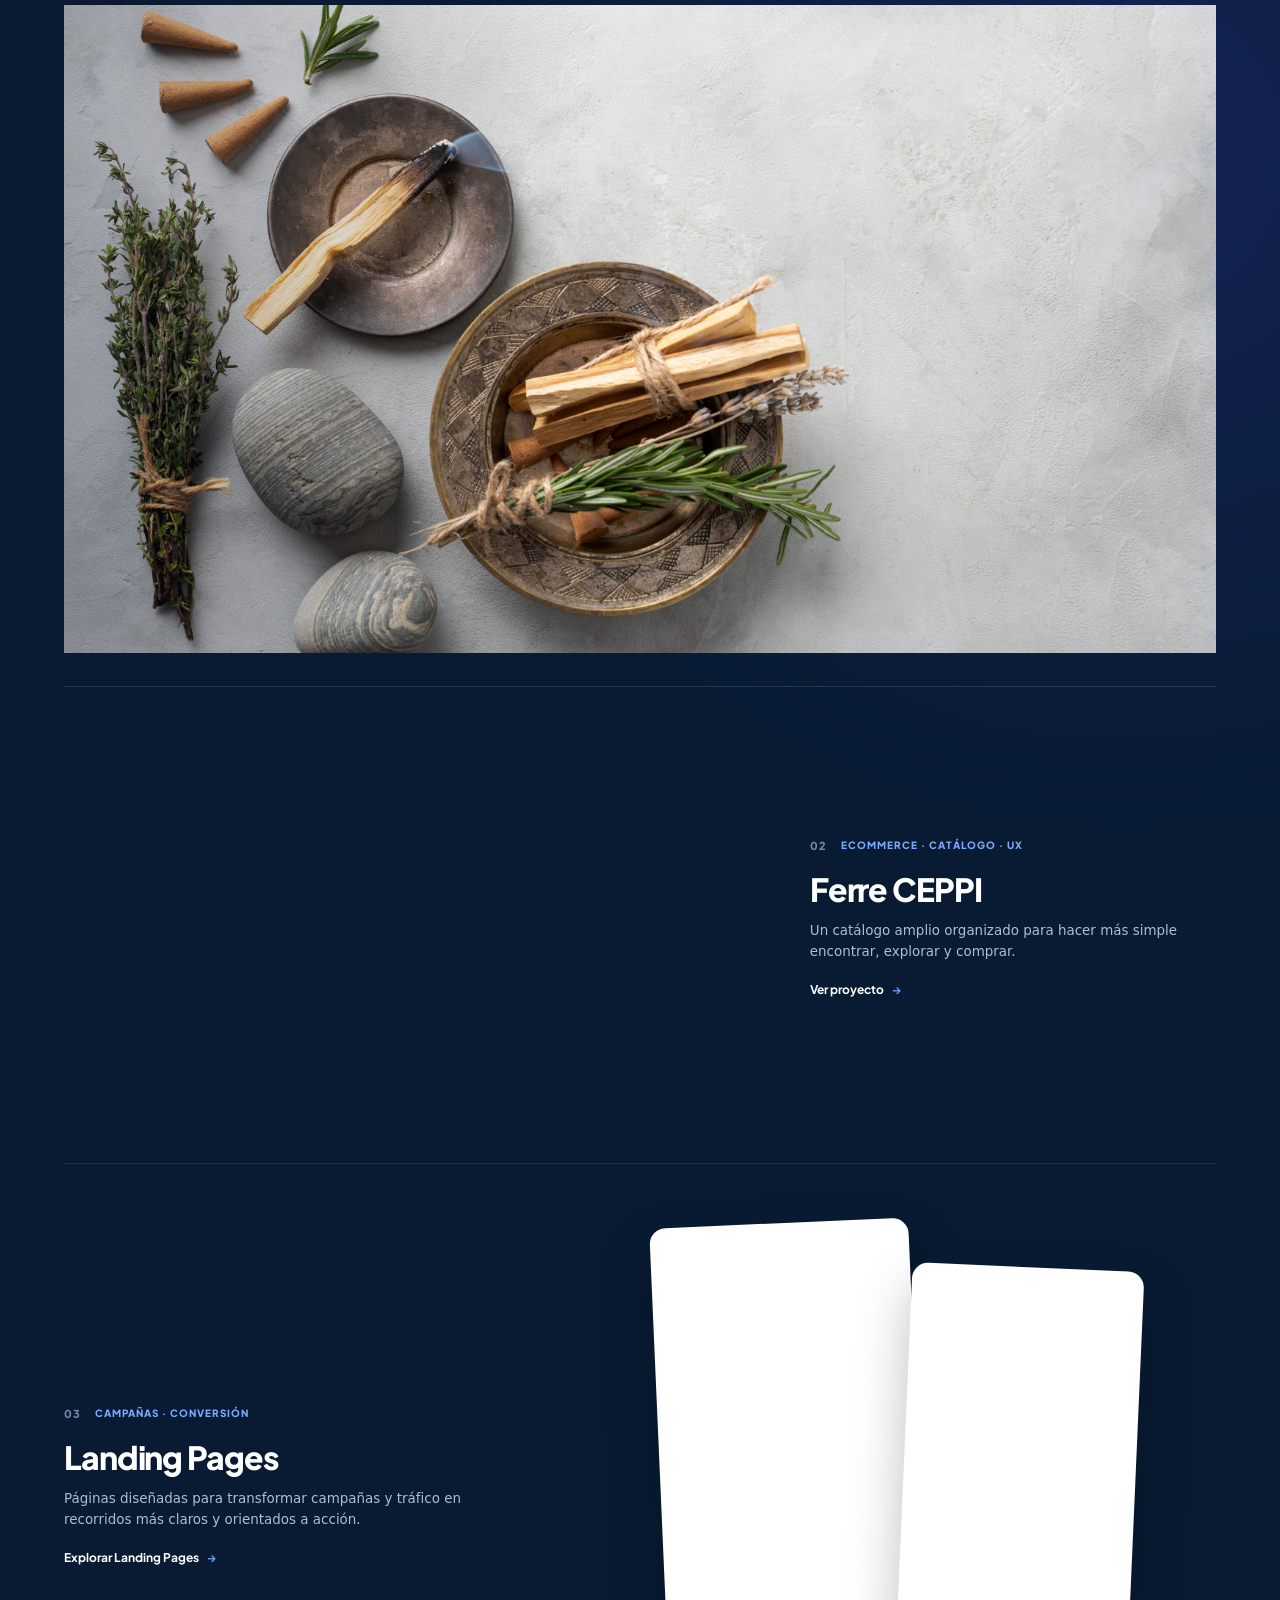
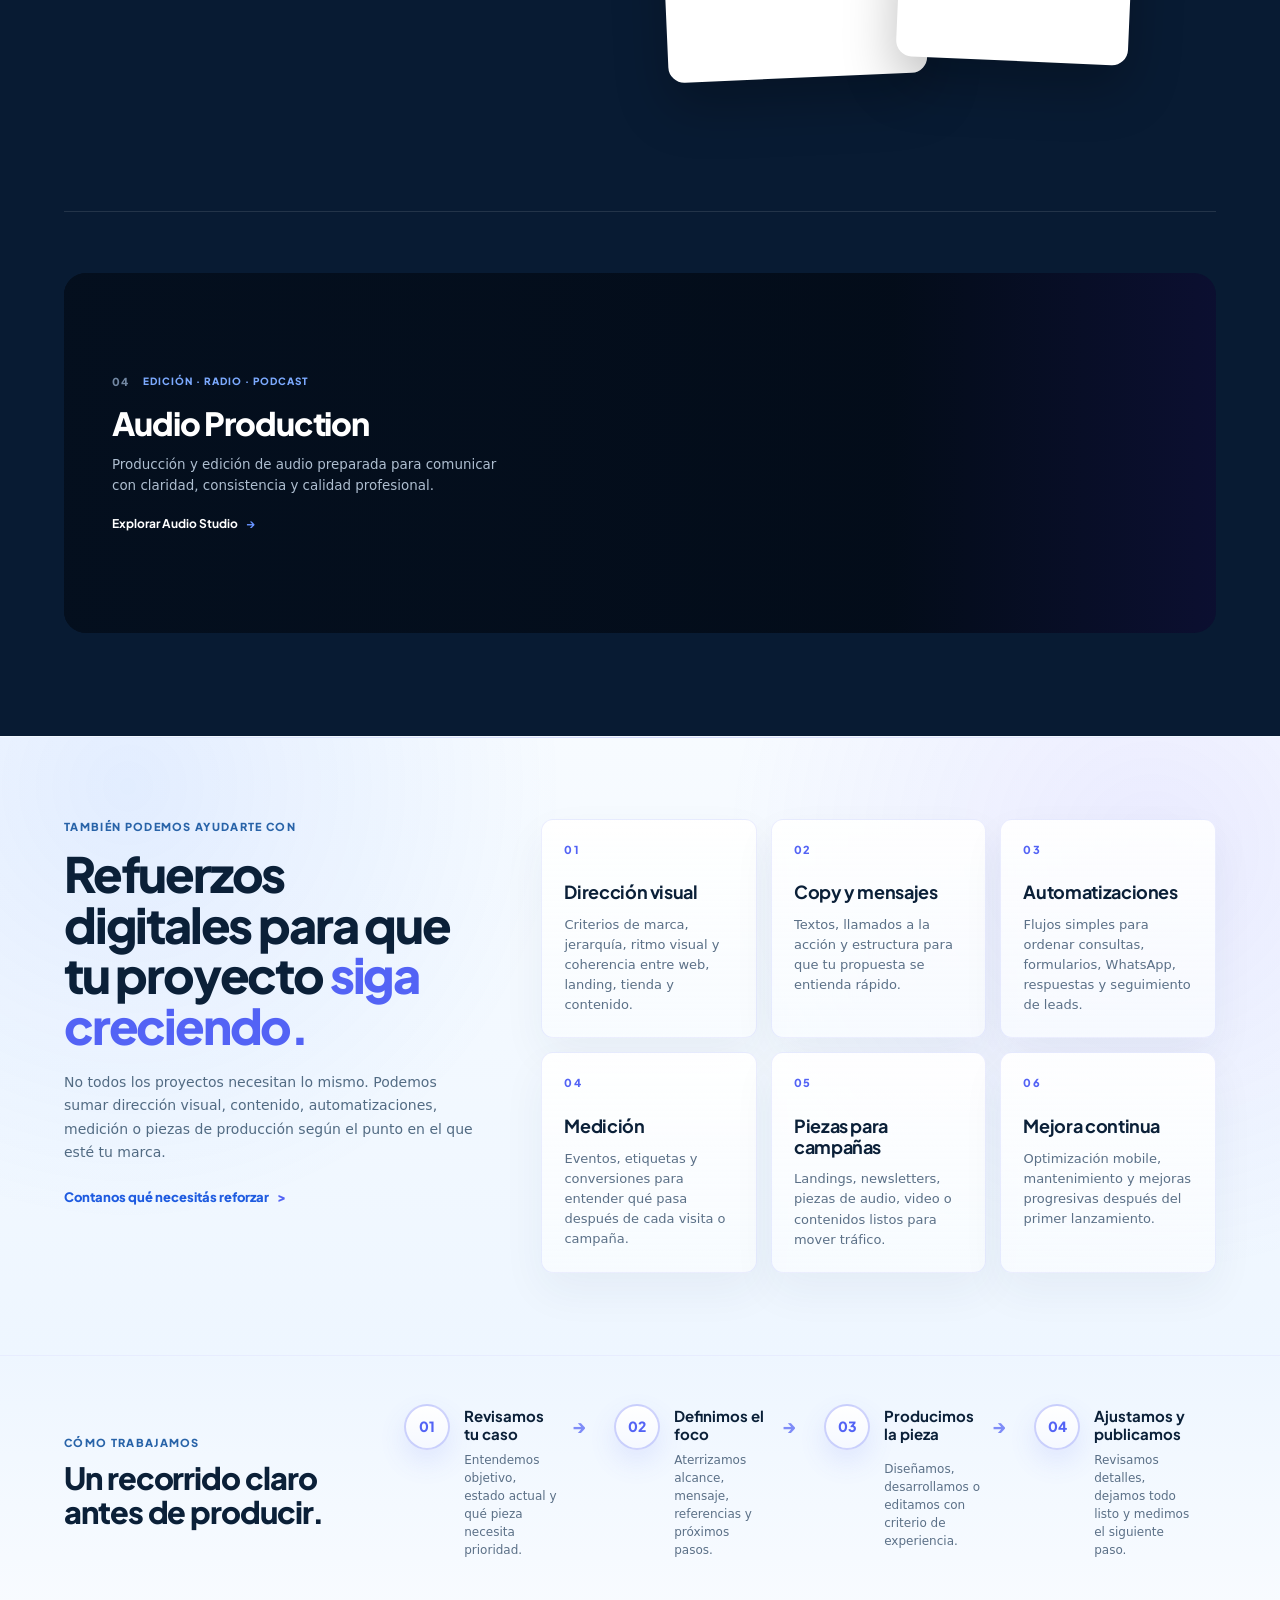
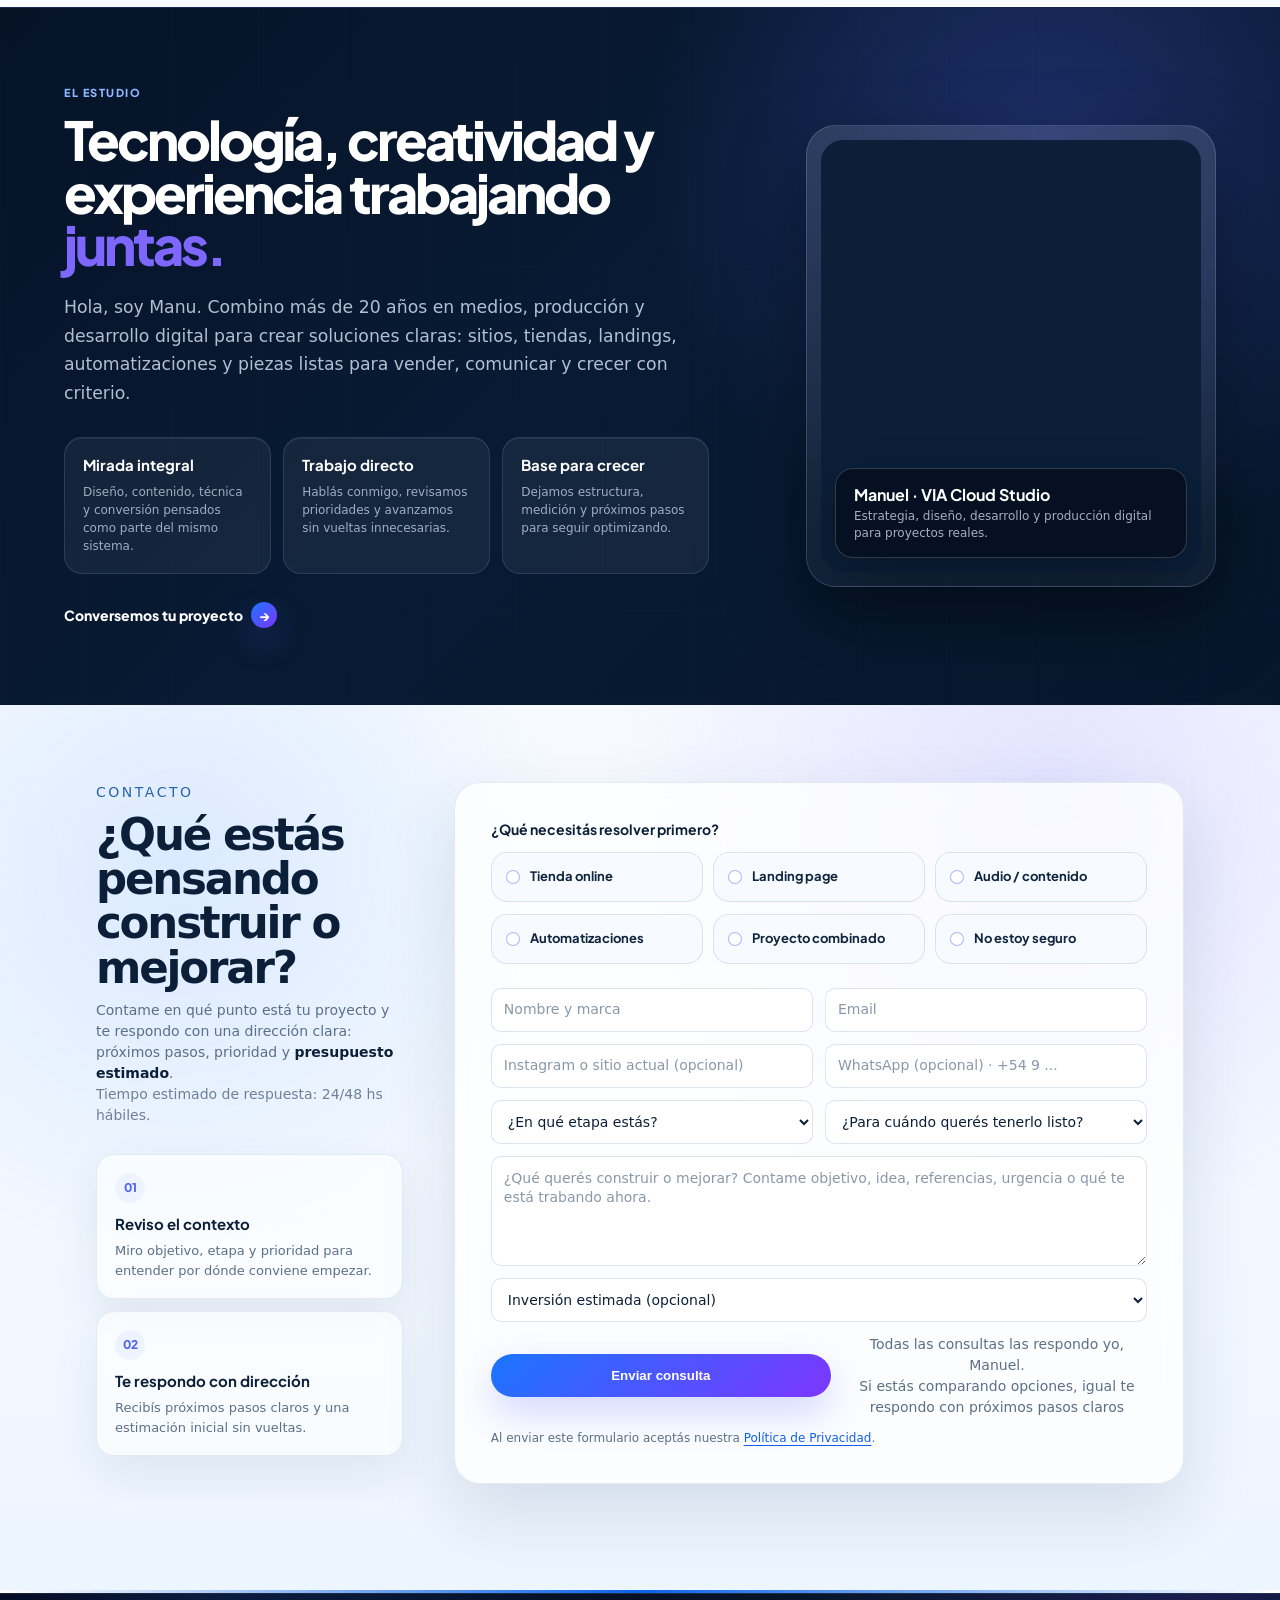
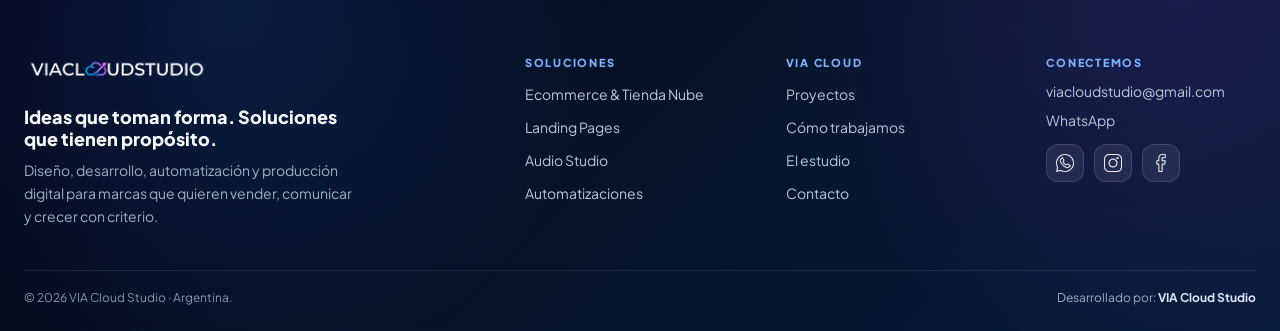
==== commit 9f704624: "Update WhatsApp Business contact number" ====
--- a/index.html
+++ b/index.html
@@ -4223,7 +4223,7 @@
 
     <!-- CTA desktop -->
     <a
-      href="https://wa.me/5491159288093?text=Hola%2C%20vengo%20desde%20la%20web%20de%20VIA%20CLOUD%20STUDIO%20%F0%9F%99%82"
+      href="https://wa.me/5491130975071?text=Hola%2C%20vengo%20desde%20la%20web%20de%20VIA%20CLOUD%20STUDIO%20%F0%9F%99%82"
       class="vc2-header-cta js-whatsapp"
       target="_blank"
       rel="noopener noreferrer"
@@ -4266,7 +4266,7 @@
       <a href="#contacto">Contacto</a>
 
       <a
-        href="https://wa.me/5491159288093?text=Hola%2C%20vengo%20desde%20la%20web%20de%20VIA%20CLOUD%20STUDIO%20%F0%9F%99%82"
+        href="https://wa.me/5491130975071?text=Hola%2C%20vengo%20desde%20la%20web%20de%20VIA%20CLOUD%20STUDIO%20%F0%9F%99%82"
         class="vc2-mobile-cta js-whatsapp"
         target="_blank"
         rel="noopener noreferrer"
@@ -10958,9 +10958,9 @@
         <h2 class="footer-heading">Conectemos</h2>
         <div class="footer-contact">
           <a href="mailto:viacloudstudio@gmail.com">viacloudstudio@gmail.com</a>
-          <a class="js-whatsapp" href="https://wa.me/5491159288093" target="_blank" rel="noopener noreferrer">WhatsApp</a>
+          <a class="js-whatsapp" href="https://wa.me/5491130975071" target="_blank" rel="noopener noreferrer">WhatsApp</a>
           <div class="footer-socials" aria-label="Redes sociales">
-            <a class="footer-social js-whatsapp" href="https://wa.me/5491159288093" target="_blank" rel="noopener noreferrer" aria-label="WhatsApp">
+            <a class="footer-social js-whatsapp" href="https://wa.me/5491130975071" target="_blank" rel="noopener noreferrer" aria-label="WhatsApp">
               <img src="icon-whatsapp.png" alt="">
             </a>
             <a class="footer-social" href="https://instagram.com/manuel.viacloud" target="_blank" rel="noopener noreferrer" aria-label="Instagram">
@@ -11405,14 +11405,14 @@
 <div class="wa-floating-contact" aria-label="Contacto rapido por WhatsApp">
   <a
     class="wa-float-greeting js-whatsapp"
-    href="https://wa.me/5491159288093?text=Hola%2C%20vengo%20desde%20la%20web%20de%20VIA%20CLOUD%20STUDIO%20%F0%9F%99%82"
+    href="https://wa.me/5491130975071?text=Hola%2C%20vengo%20desde%20la%20web%20de%20VIA%20CLOUD%20STUDIO%20%F0%9F%99%82"
     target="_blank"
     rel="noopener noreferrer"
     aria-label="Hablemos por WhatsApp"
   >Hola, ¿vemos tu proyecto?</a>
   <a
     class="wa-float js-whatsapp"
-    href="https://wa.me/5491159288093?text=Hola%2C%20vengo%20desde%20la%20web%20de%20VIA%20CLOUD%20STUDIO%20%F0%9F%99%82"
+    href="https://wa.me/5491130975071?text=Hola%2C%20vengo%20desde%20la%20web%20de%20VIA%20CLOUD%20STUDIO%20%F0%9F%99%82"
     target="_blank"
     rel="noopener noreferrer"
     aria-label="Hablemos por WhatsApp"
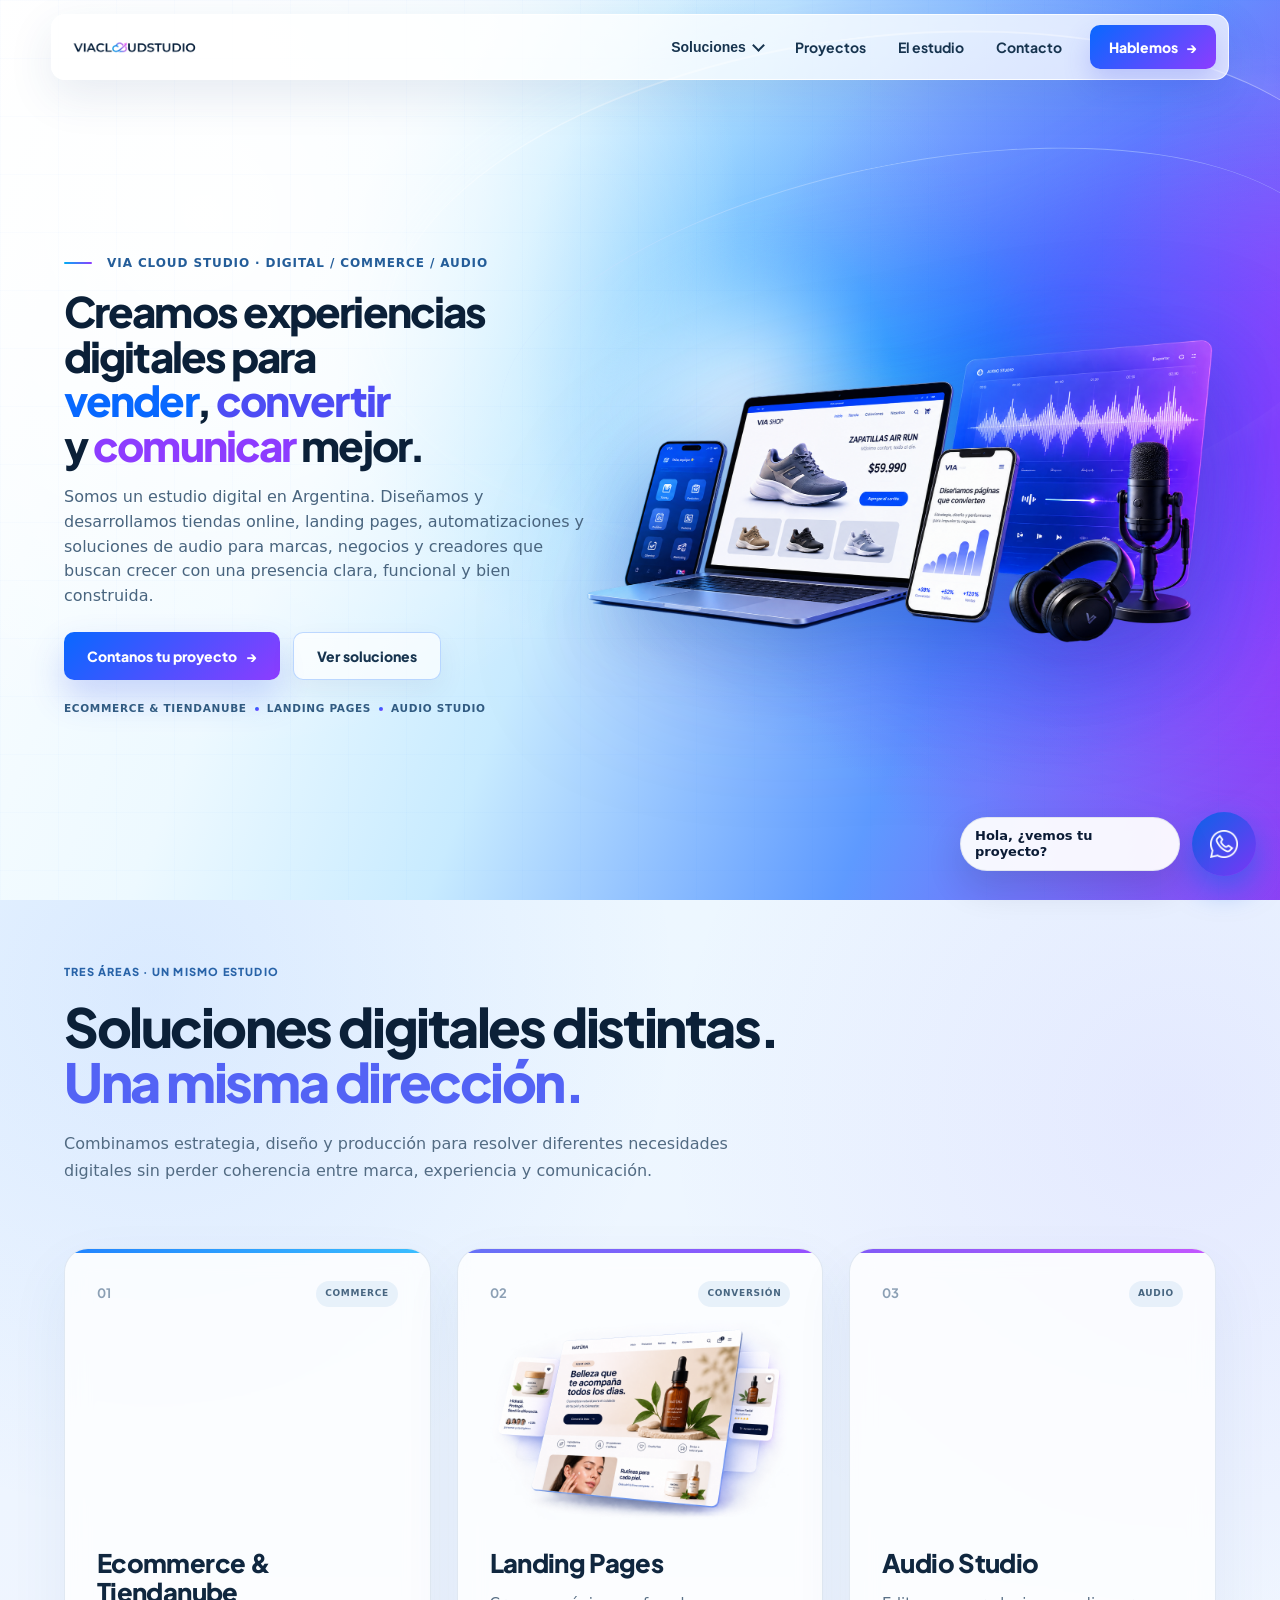
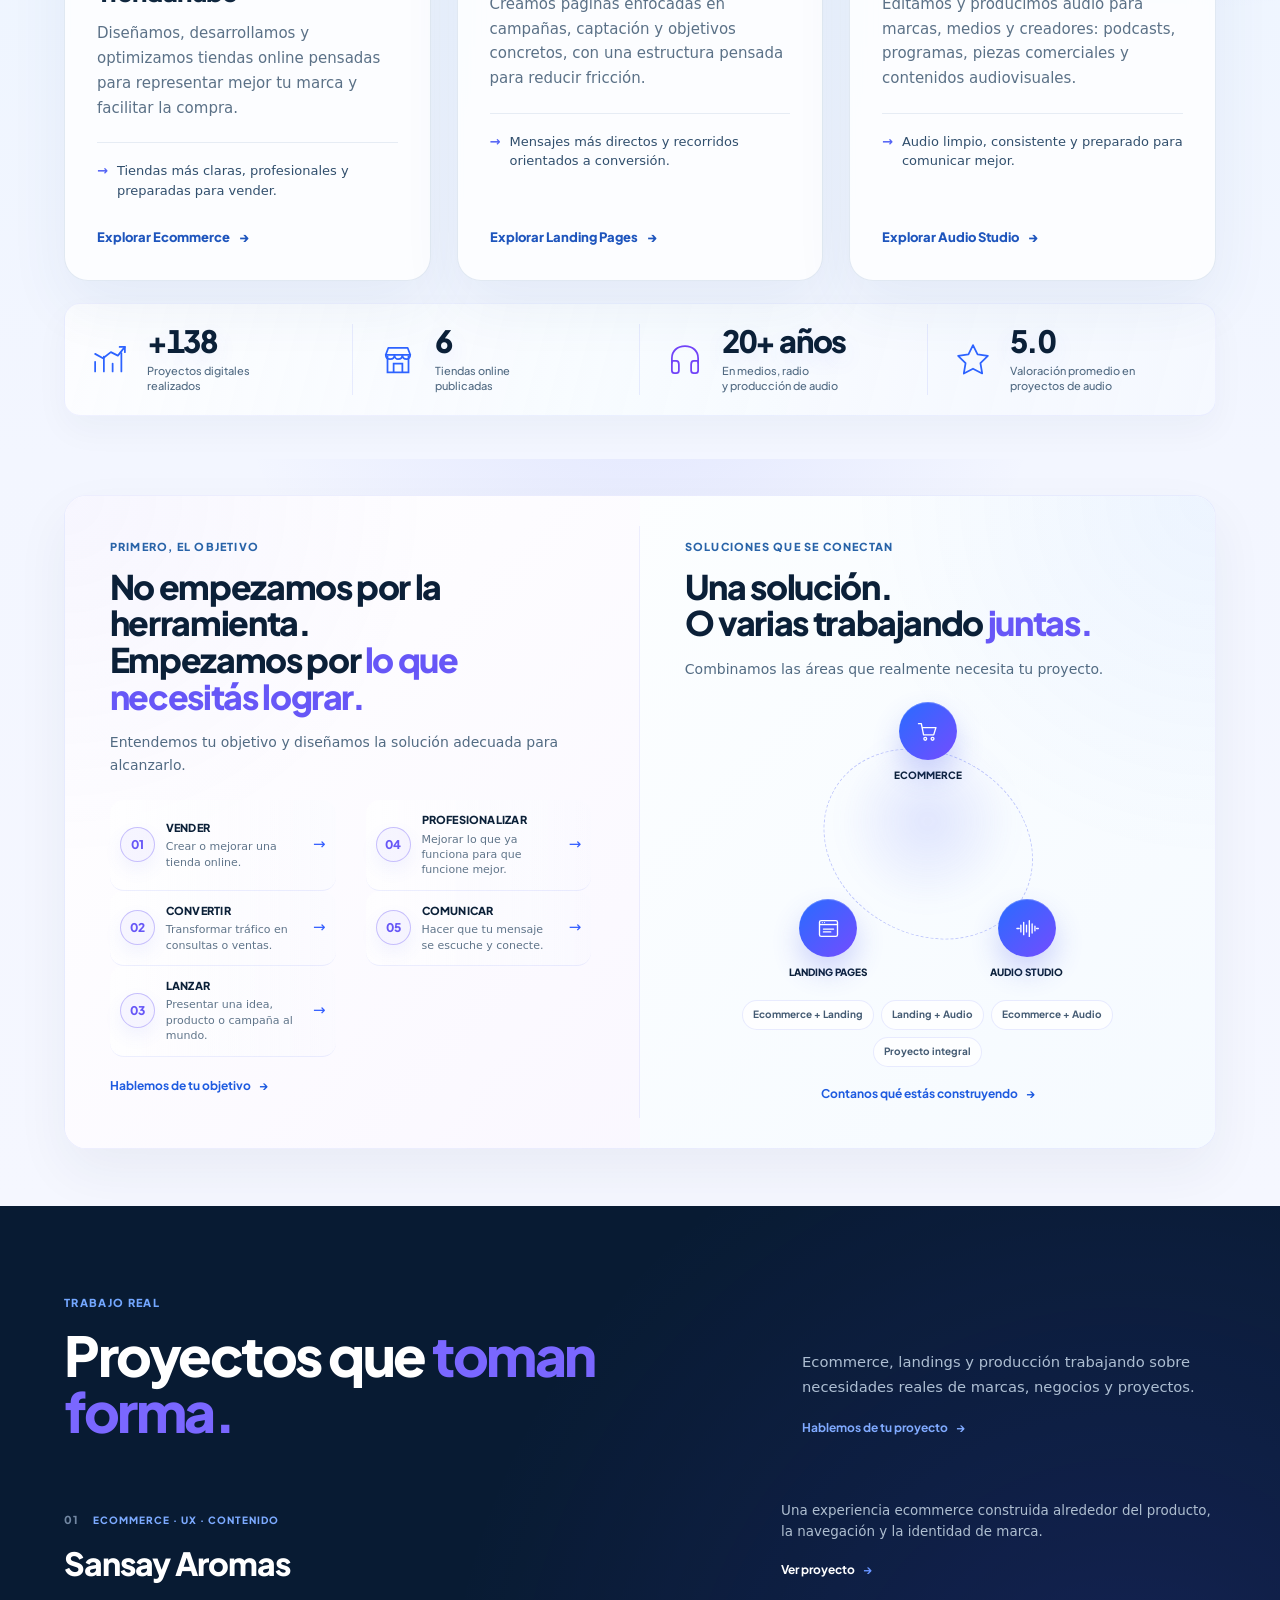
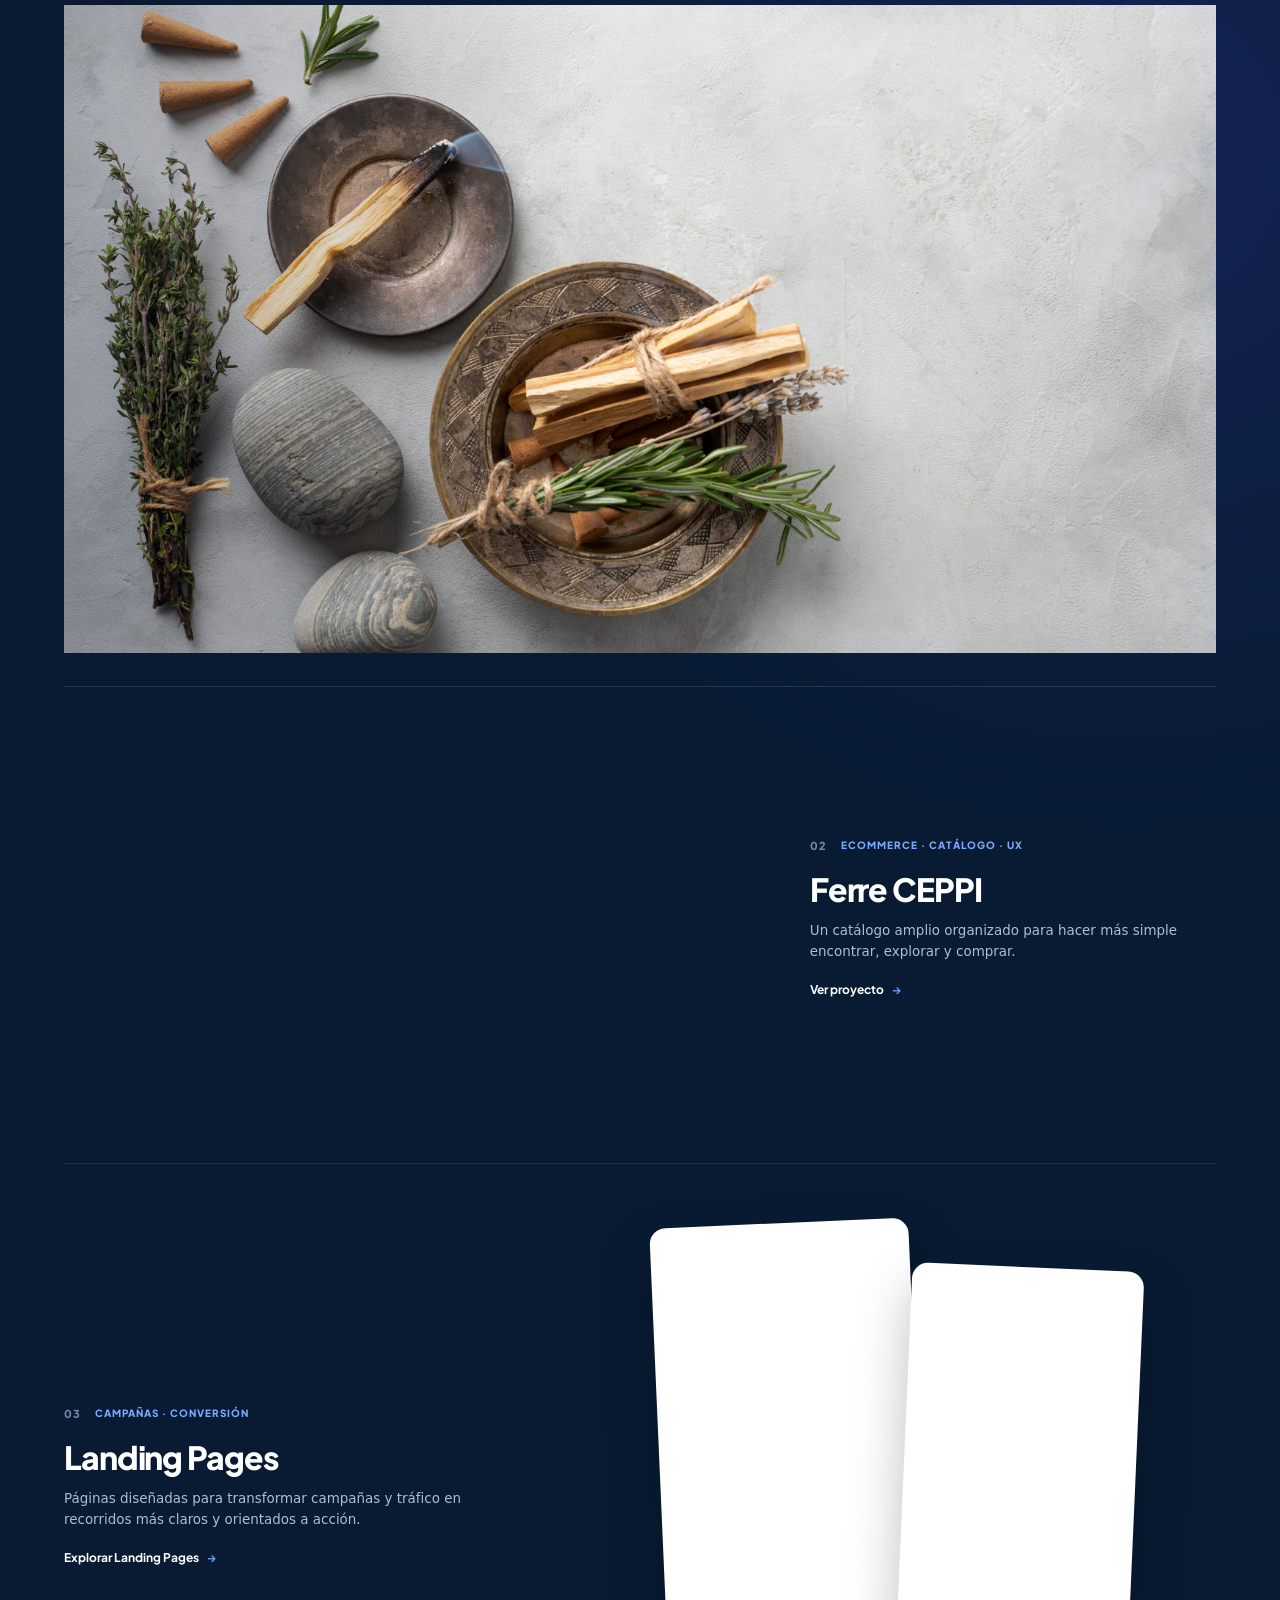
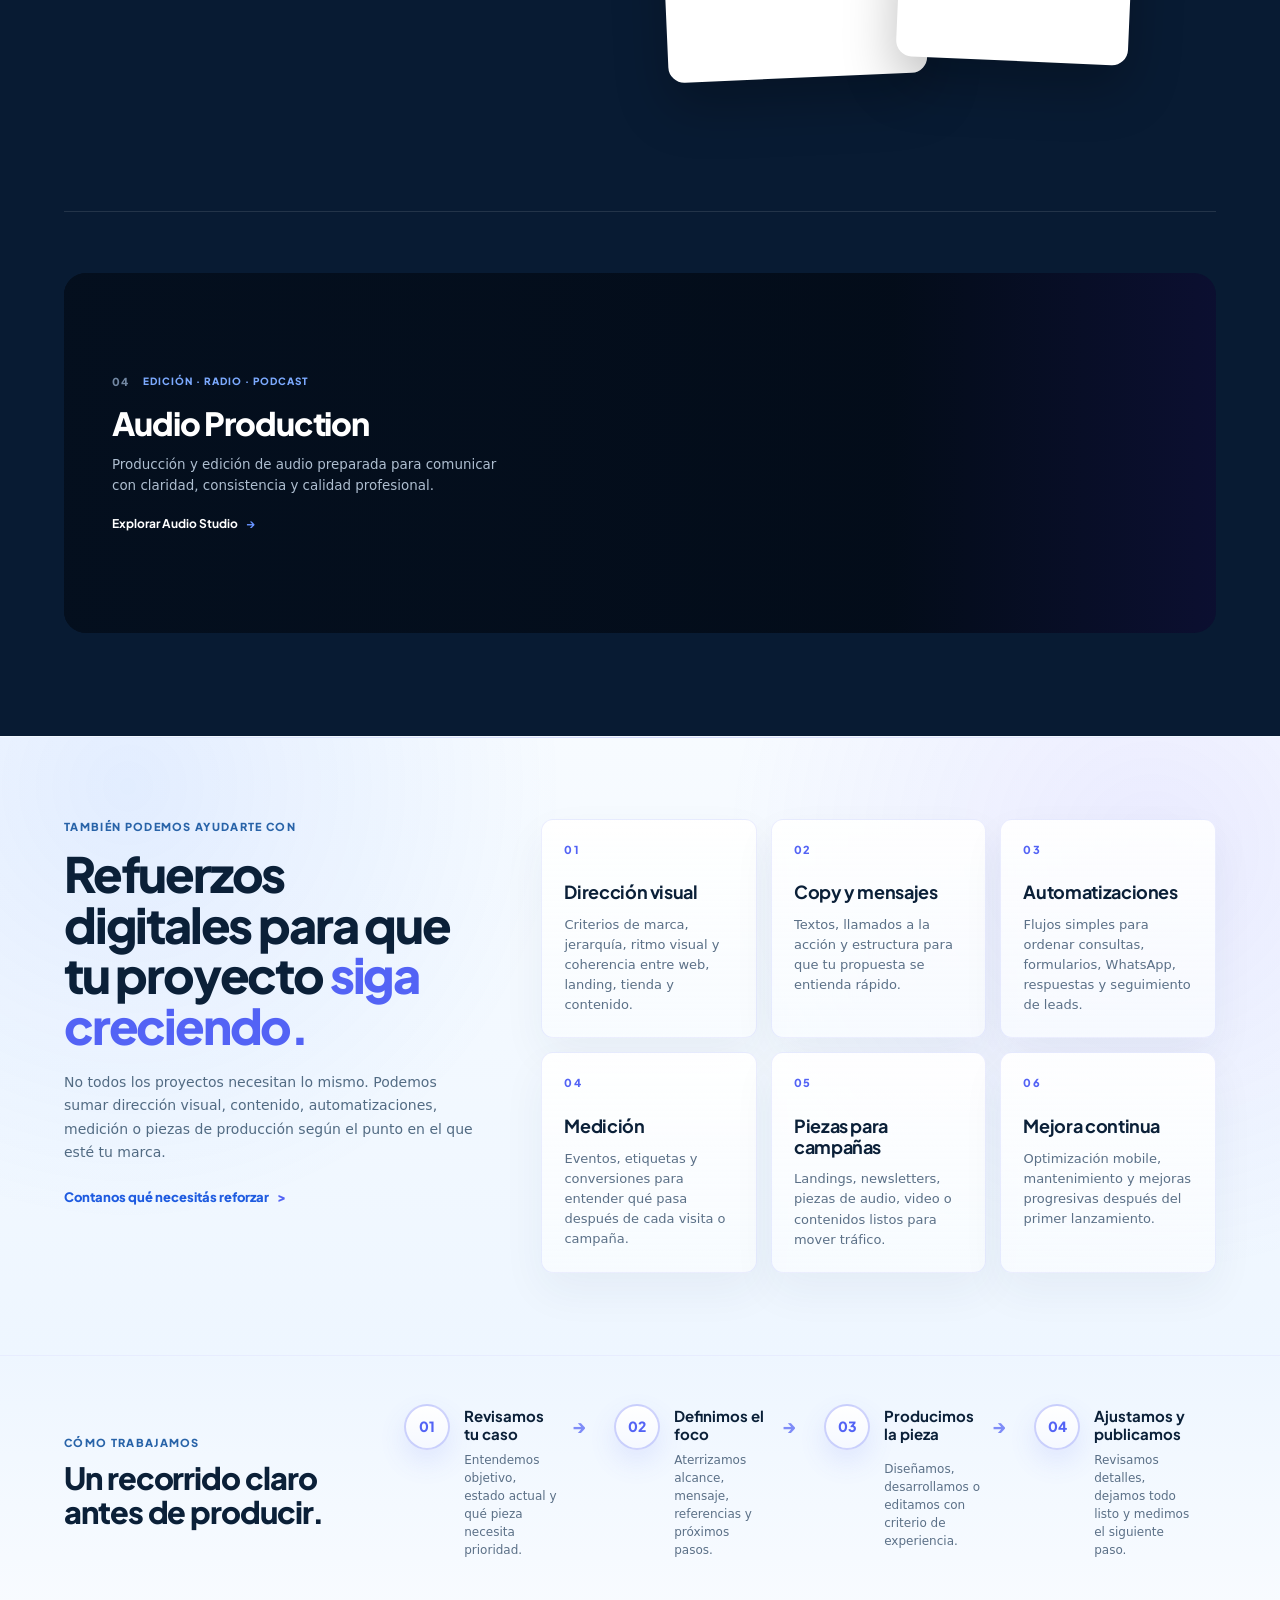
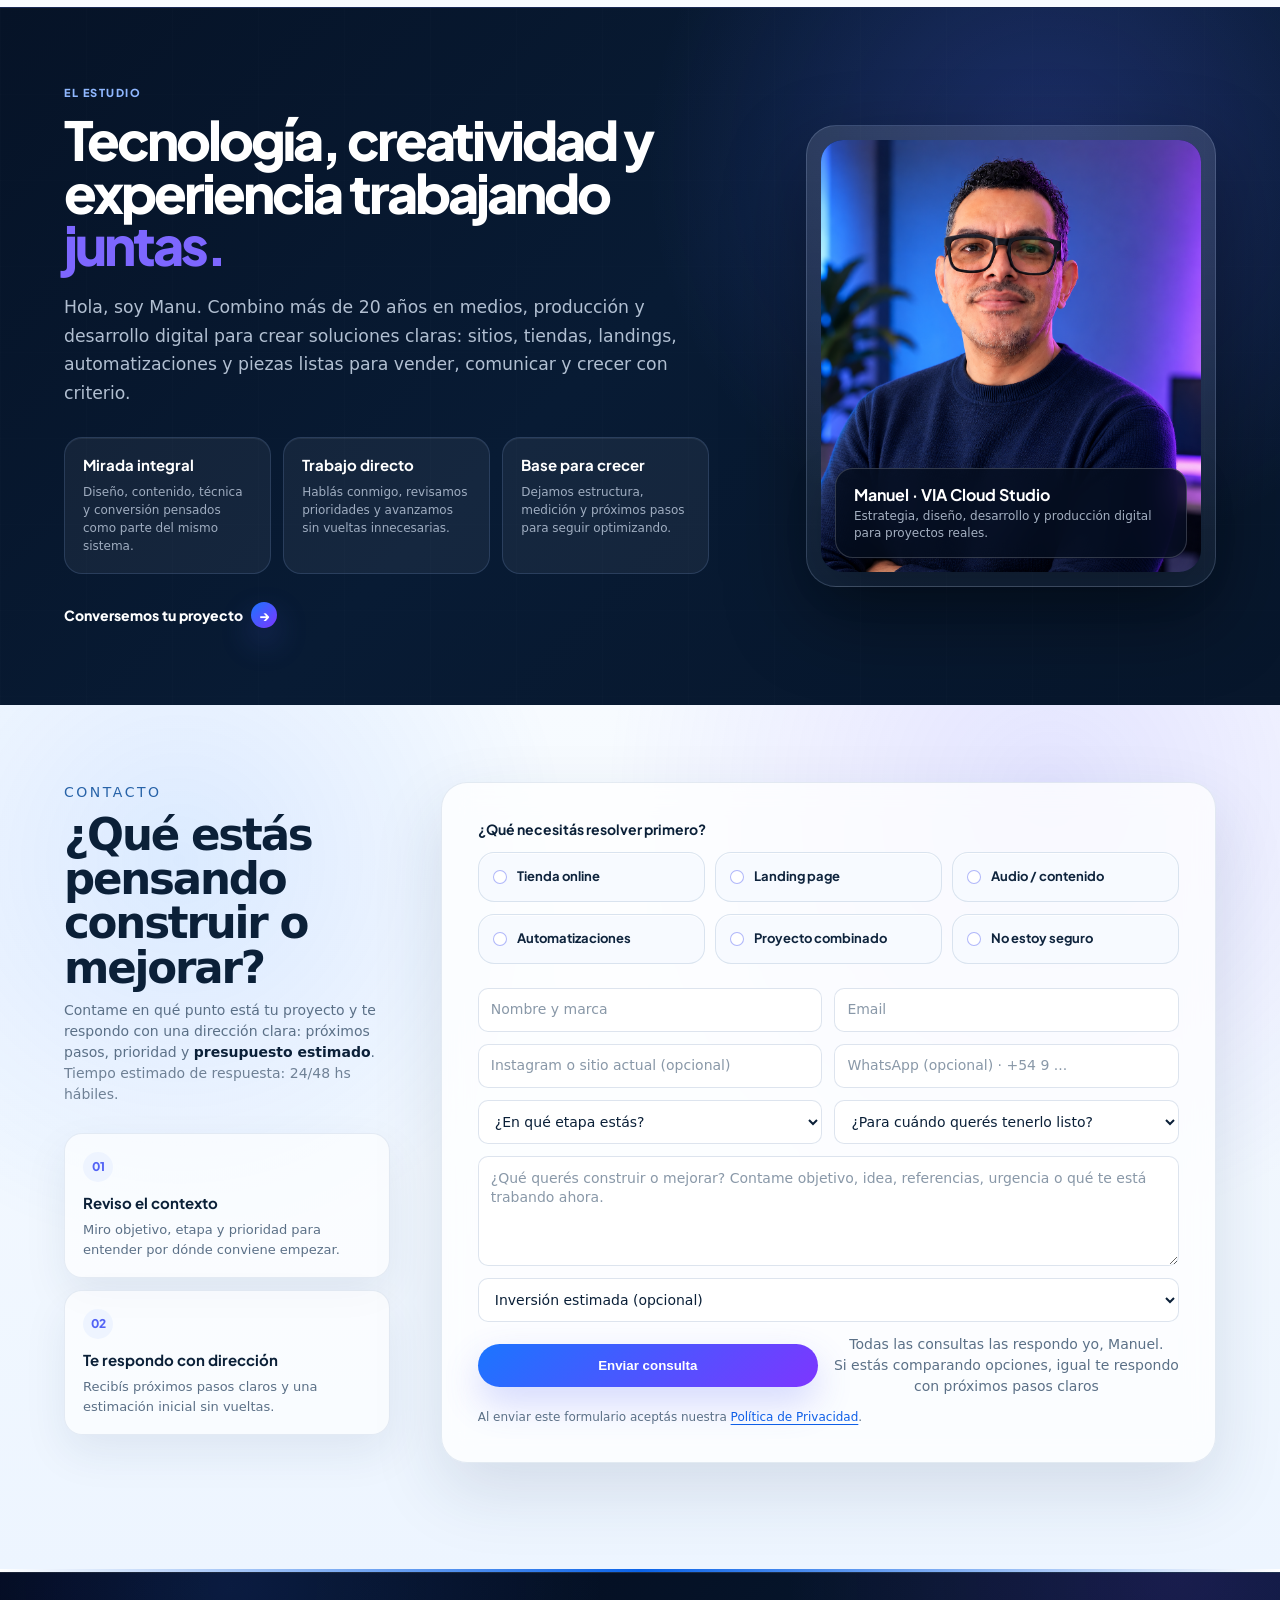
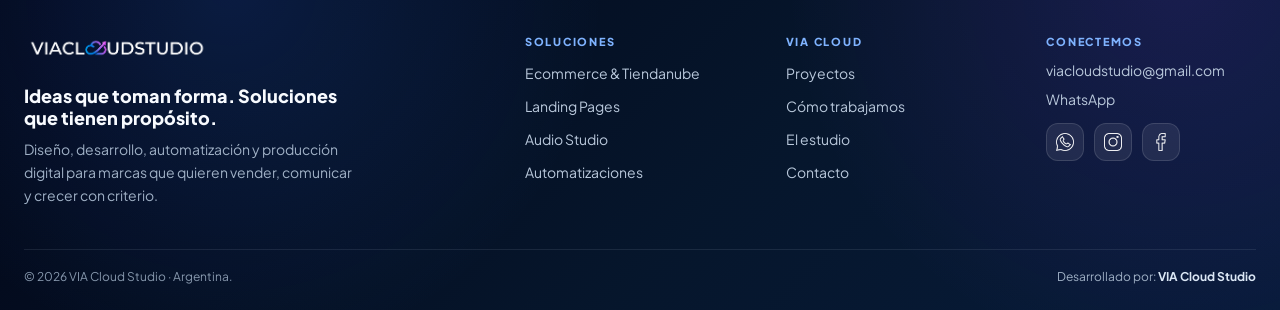
==== commit 214fb912: "Optimize home SEO and contact alignment" ====
--- a/index.html
+++ b/index.html
@@ -5,28 +5,55 @@
 <link rel="apple-touch-icon" href="/favicon.icon.png">
 
 <meta charset="UTF-8" />
-<title>Vía Cloud Studio · Web, ecommerce, landing pages y audio</title>
+<title>Estudio digital, ecommerce y web | VIA Cloud Studio</title>
 <meta name="viewport" content="width=device-width, initial-scale=1, viewport-fit=cover" />
-<meta name="description" content="Diseño, desarrollo, automatización y producción digital para marcas que quieren vender, comunicar y crecer con una presencia online clara y bien construida." />
+<meta name="description" content="Estudio digital en Argentina especializado en ecommerce, landing pages, automatizaciones y producción de audio para marcas, negocios y creadores." />
 
 <link rel="canonical" href="https://www.viacloudstudio.com/" />
 <meta name="robots" content="index, follow" />
 
 <meta property="og:url" content="https://www.viacloudstudio.com/" />
 <meta property="og:type" content="website" />
-<meta property="og:title" content="Vía Cloud Studio · Web, ecommerce, landing pages y audio" />
-<meta property="og:description" content="Diseño, desarrollo, automatización y producción digital para marcas que quieren vender, comunicar y crecer con una presencia online clara y bien construida." />
+<meta property="og:title" content="Estudio digital, ecommerce y web | VIA Cloud Studio" />
+<meta property="og:description" content="Estudio digital en Argentina especializado en ecommerce, landing pages, automatizaciones y producción de audio para marcas, negocios y creadores." />
 <meta property="og:image" content="https://www.viacloudstudio.com/assets-v2/og-home-viacloudstudio-square.png" />
 <meta property="og:image:secure_url" content="https://www.viacloudstudio.com/assets-v2/og-home-viacloudstudio-square.png" />
 <meta property="og:image:type" content="image/png" />
 <meta property="og:image:width" content="1200" />
 <meta property="og:image:height" content="1200" />
-<meta property="og:image:alt" content="Vía Cloud Studio - Web, ecommerce y landing pages para crecer" />
+<meta property="og:image:alt" content="VIA Cloud Studio - Estudio digital, ecommerce y web" />
 
 <meta name="twitter:card" content="summary_large_image" />
-<meta name="twitter:title" content="Vía Cloud Studio · Web, ecommerce, landing pages y audio" />
-<meta name="twitter:description" content="Diseño, desarrollo, automatización y producción digital para marcas que quieren vender, comunicar y crecer con una presencia online clara y bien construida." />
+<meta name="twitter:title" content="Estudio digital, ecommerce y web | VIA Cloud Studio" />
+<meta name="twitter:description" content="Estudio digital en Argentina especializado en ecommerce, landing pages, automatizaciones y producción de audio para marcas, negocios y creadores." />
 <meta name="twitter:image" content="https://www.viacloudstudio.com/assets-v2/og-home-viacloudstudio-square.png" />
+<script type="application/ld+json">
+{
+  "@context": "https://schema.org",
+  "@graph": [
+    {
+      "@type": "Organization",
+      "@id": "https://www.viacloudstudio.com/#organization",
+      "name": "VIA Cloud Studio",
+      "url": "https://www.viacloudstudio.com/",
+      "logo": "https://www.viacloudstudio.com/assets-v2/logo-via-cloud-dark.png",
+      "sameAs": [
+        "https://instagram.com/manuel.viacloud",
+        "https://www.facebook.com/manuel.viacloud"
+      ]
+    },
+    {
+      "@type": "WebSite",
+      "@id": "https://www.viacloudstudio.com/#website",
+      "name": "VIA Cloud Studio",
+      "url": "https://www.viacloudstudio.com/",
+      "publisher": {
+        "@id": "https://www.viacloudstudio.com/#organization"
+      }
+    }
+  ]
+}
+</script>
 <link rel="preload" as="image" href="/hero-mobile-mcmdigital.png" fetchpriority="high" />
 
 <meta name="facebook-domain-verification" content="u8j1ch87vy74yb23zjmipdanqiswpn" />
@@ -3834,6 +3861,19 @@
   width:min(1280px, calc(100% - 48px));
 }
 
+@media (min-width:981px){
+  #contacto.contact-shell{
+    padding-inline:clamp(24px,5vw,76px) !important;
+  }
+
+  #contacto .wrapper{
+    width:100%;
+    max-width:1280px;
+    margin-inline:auto;
+    padding-inline:0;
+  }
+}
+
 #contacto .contact-layout{
   display:grid;
   grid-template-columns:minmax(260px,.42fr) minmax(0,1fr);
@@ -4200,7 +4240,7 @@
 
         <div class="vc2-solutions-panel">
           <a href="/tienda-nube" class="vc2-solution-item">
-            <strong>Ecommerce & Tienda Nube</strong>
+            <strong>Ecommerce & Tiendanube</strong>
             <span>Diseño, desarrollo y optimización de tiendas online.</span>
           </a>
 
@@ -4256,7 +4296,7 @@
       <div class="vc2-mobile-solutions">
         <span>Soluciones</span>
 
-        <a href="/tienda-nube">Ecommerce & Tienda Nube</a>
+        <a href="/tienda-nube">Ecommerce & Tiendanube</a>
         <a href="/landing">Landing Pages</a>
         <a href="#contacto">Audio Studio</a>
       </div>
@@ -4308,9 +4348,9 @@
       </h1>
 
       <p class="vc2-hero-copy">
-        Diseñamos tiendas online, landing pages y soluciones de audio profesional
-        para marcas, negocios y creadores que buscan crecer con una presencia
-        digital clara, funcional y bien construida.
+        Somos un estudio digital en Argentina. Diseñamos y desarrollamos tiendas online,
+        landing pages, automatizaciones y soluciones de audio para marcas, negocios y
+        creadores que buscan crecer con una presencia clara, funcional y bien construida.
       </p>
 
       <div class="vc2-hero-actions">
@@ -4325,7 +4365,7 @@
       </div>
 
       <ul class="vc2-service-strip" aria-label="Áreas de VIA Cloud Studio">
-        <li>Ecommerce & Tienda Nube</li>
+        <li>Ecommerce & Tiendanube</li>
         <li>Landing Pages</li>
         <li>Audio Studio</li>
       </ul>
@@ -4372,7 +4412,7 @@
       </p>
 
       <h2>
-        Distintas disciplinas.<br>
+        Soluciones digitales distintas.<br>
         <span>Una misma dirección.</span>
       </h2>
 
@@ -4410,7 +4450,7 @@
           >
         </div>
 
-        <h3>Ecommerce &amp; Tienda Nube</h3>
+        <h3>Ecommerce &amp; Tiendanube</h3>
 
         <p>
           Diseñamos, desarrollamos y optimizamos tiendas online pensadas
@@ -4976,8 +5016,8 @@
 
             <div class="vc3-experience-copy">
 
-              <strong class="vc3-experience-number" data-count-target="5">
-                5
+              <strong class="vc3-experience-number" data-count-target="6">
+                6
               </strong>
 
               <p>
@@ -10935,9 +10975,9 @@
       </div>
 
       <nav class="footer-column" aria-label="Soluciones">
-        <h2 class="footer-heading">Soluciones</h2>
+        <p class="footer-heading">Soluciones</p>
         <ul class="footer-list">
-          <li><a href="/tienda-nube">Ecommerce &amp; Tienda Nube</a></li>
+          <li><a href="/tienda-nube">Ecommerce &amp; Tiendanube</a></li>
           <li><a href="/landing">Landing Pages</a></li>
           <li><a href="#contacto">Audio Studio</a></li>
           <li><a href="#contacto">Automatizaciones</a></li>
@@ -10945,7 +10985,7 @@
       </nav>
 
       <nav class="footer-column" aria-label="VIA Cloud">
-        <h2 class="footer-heading">VIA Cloud</h2>
+        <p class="footer-heading">VIA Cloud</p>
         <ul class="footer-list">
           <li><a href="#proyectos">Proyectos</a></li>
           <li><a href="#como-trabajamos">Cómo trabajamos</a></li>
@@ -10955,7 +10995,7 @@
       </nav>
 
       <div class="footer-column">
-        <h2 class="footer-heading">Conectemos</h2>
+        <p class="footer-heading">Conectemos</p>
         <div class="footer-contact">
           <a href="mailto:viacloudstudio@gmail.com">viacloudstudio@gmail.com</a>
           <a class="js-whatsapp" href="https://wa.me/5491130975071" target="_blank" rel="noopener noreferrer">WhatsApp</a>
@@ -11286,10 +11326,10 @@
   const projects = {
     // VIACLOUDSTUDIO
   viacloud: {
-    tag: "Landing servicio Tienda Nube",
+    tag: "Landing servicio Tiendanube",
     title: "Landing VIA CLOUD STUDIO",
     description:
-      "Landing propia para presentar el servicio de diseño y optimización de Tienda Nube, pensada para captar leads calientes desde campañas y contenido orgánico.",
+      "Landing propia para presentar el servicio de diseño y optimización de Tiendanube, pensada para captar leads calientes desde campañas y contenido orgánico.",
     points: [
       "Hero con propuesta de valor clara, orientada a emprendedores y marcas que quieren escalar.",
       "Explica el proceso de trabajo, tipos de proyectos y stack de herramientas en un recorrido simple.",
@@ -11301,10 +11341,10 @@
 
   // VIA SHOP
   landing: {
-    tag: "Landing Tienda Nube",
+    tag: "Landing Tiendanube",
     title: "Landing VIA SHOP",
     description:
-      "Landing enfocada en servicios de diseño y optimización de Tienda Nube, lista para recibir tráfico de campañas y convertir visitas en consultas.",
+      "Landing enfocada en servicios de diseño y optimización de Tiendanube, lista para recibir tráfico de campañas y convertir visitas en consultas.",
     points: [
       "Hero mobile first con propuesta clara y CTA principal.",
       "Secciones de servicios, casos y stack de integraciones.",
@@ -11873,7 +11913,7 @@
         ]
       },
       viashop: {
-        tag: 'Tienda Nube',
+        tag: 'Tiendanube',
         title: 'VIA SHOP',
         image: 'gadget-viashop.png',
         imageAlt: 'Mockup tienda VIA SHOP',
